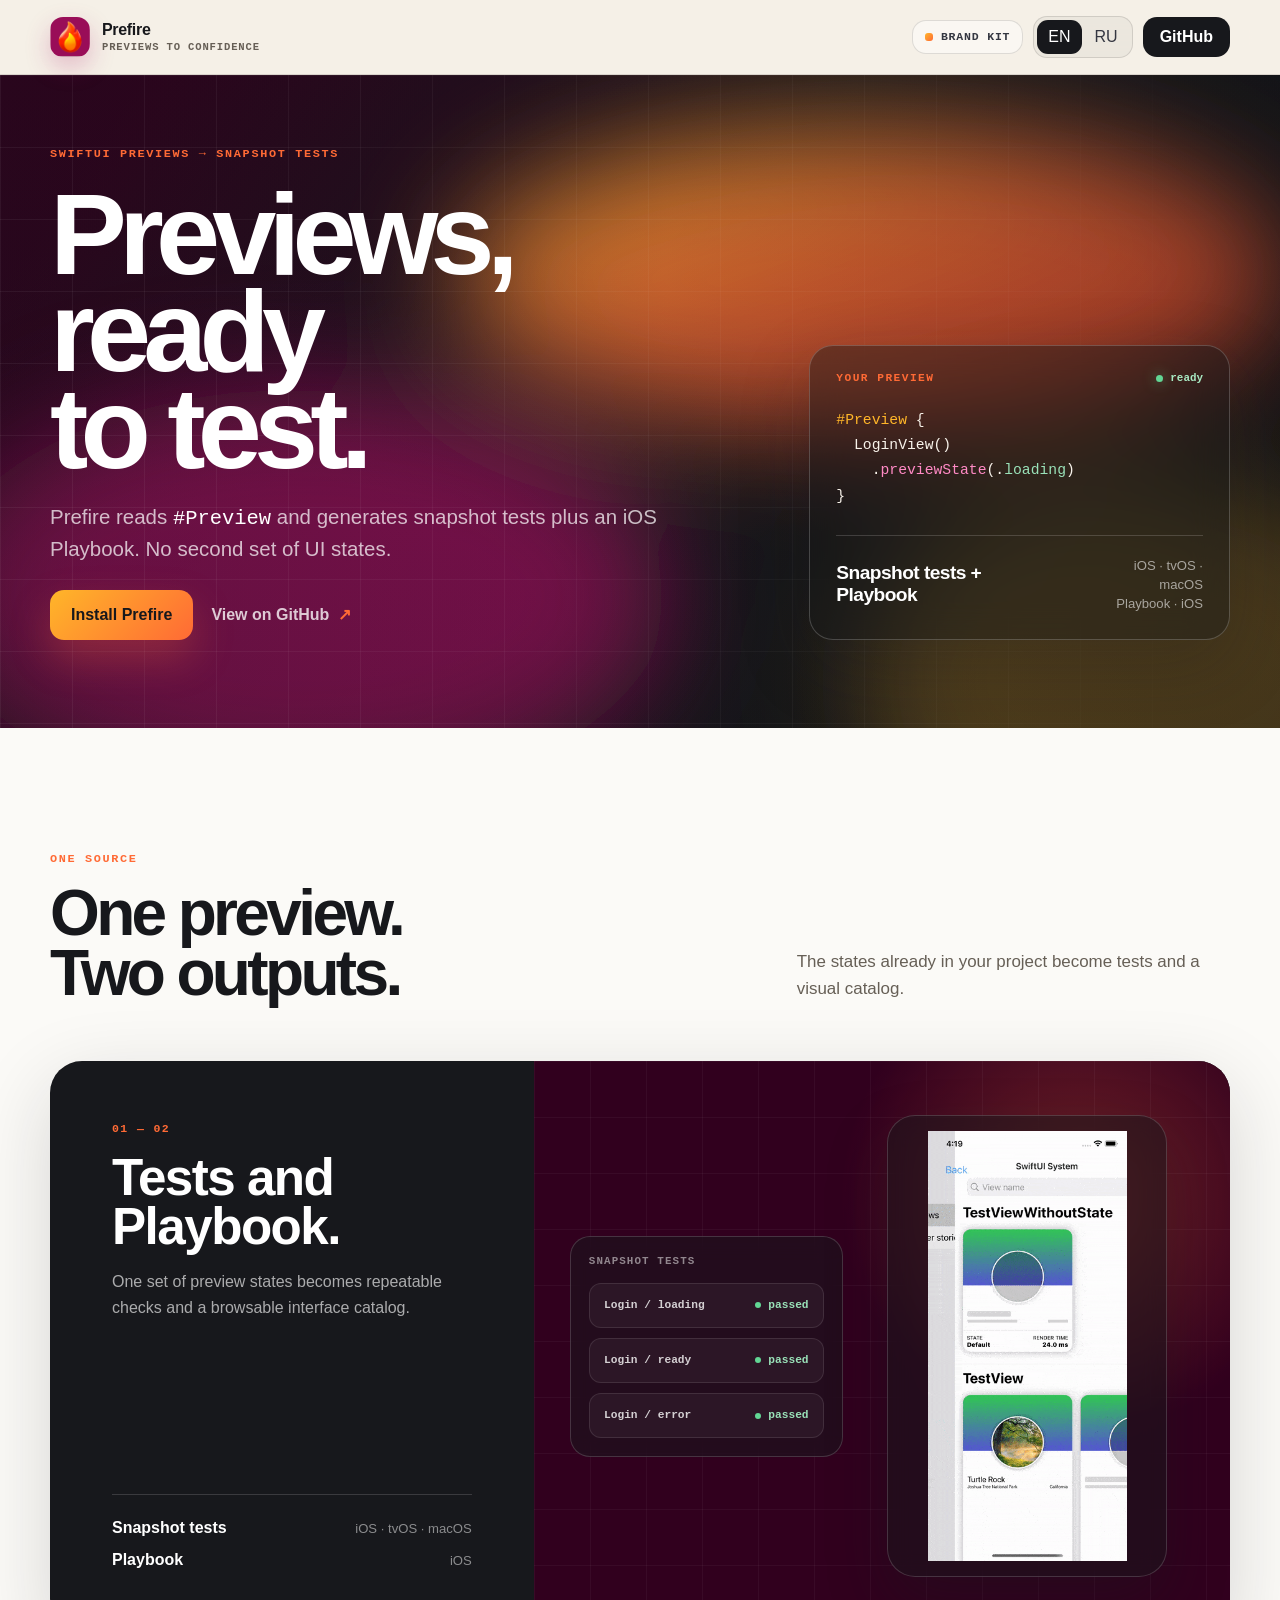
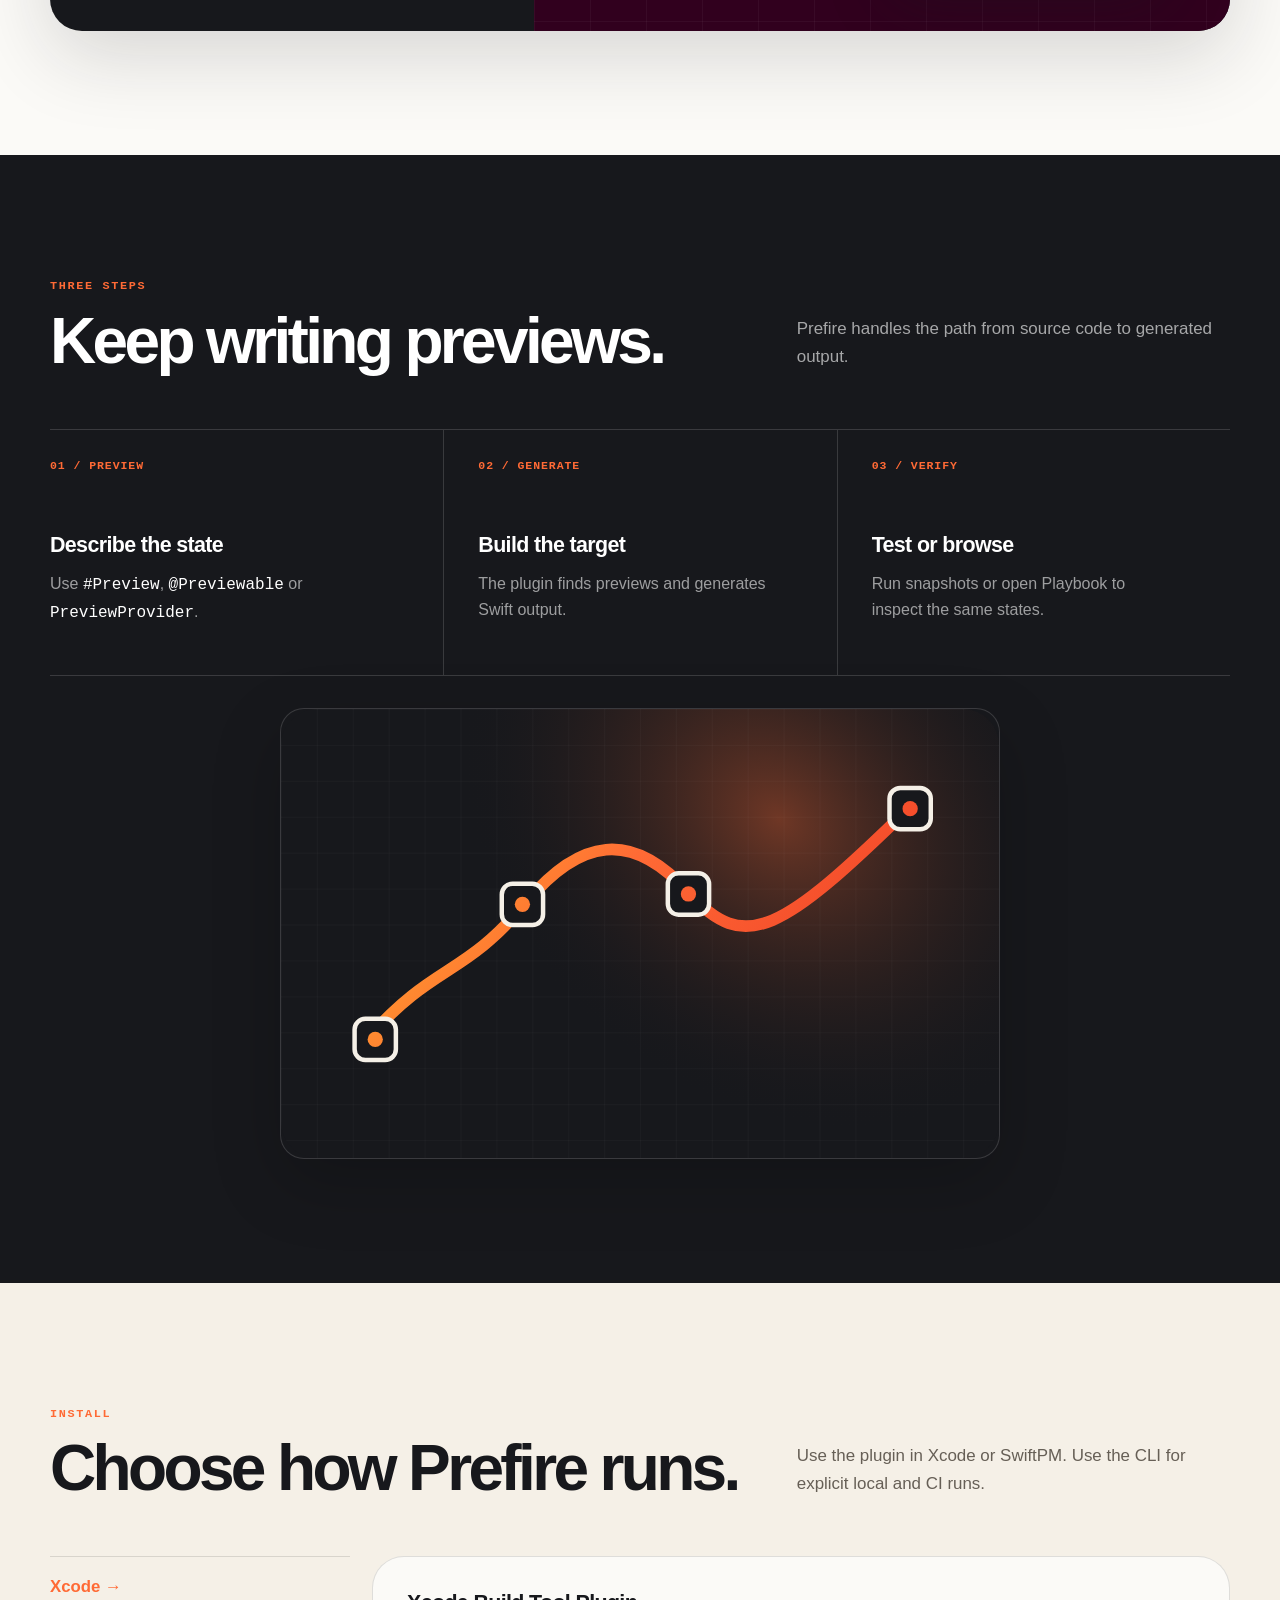
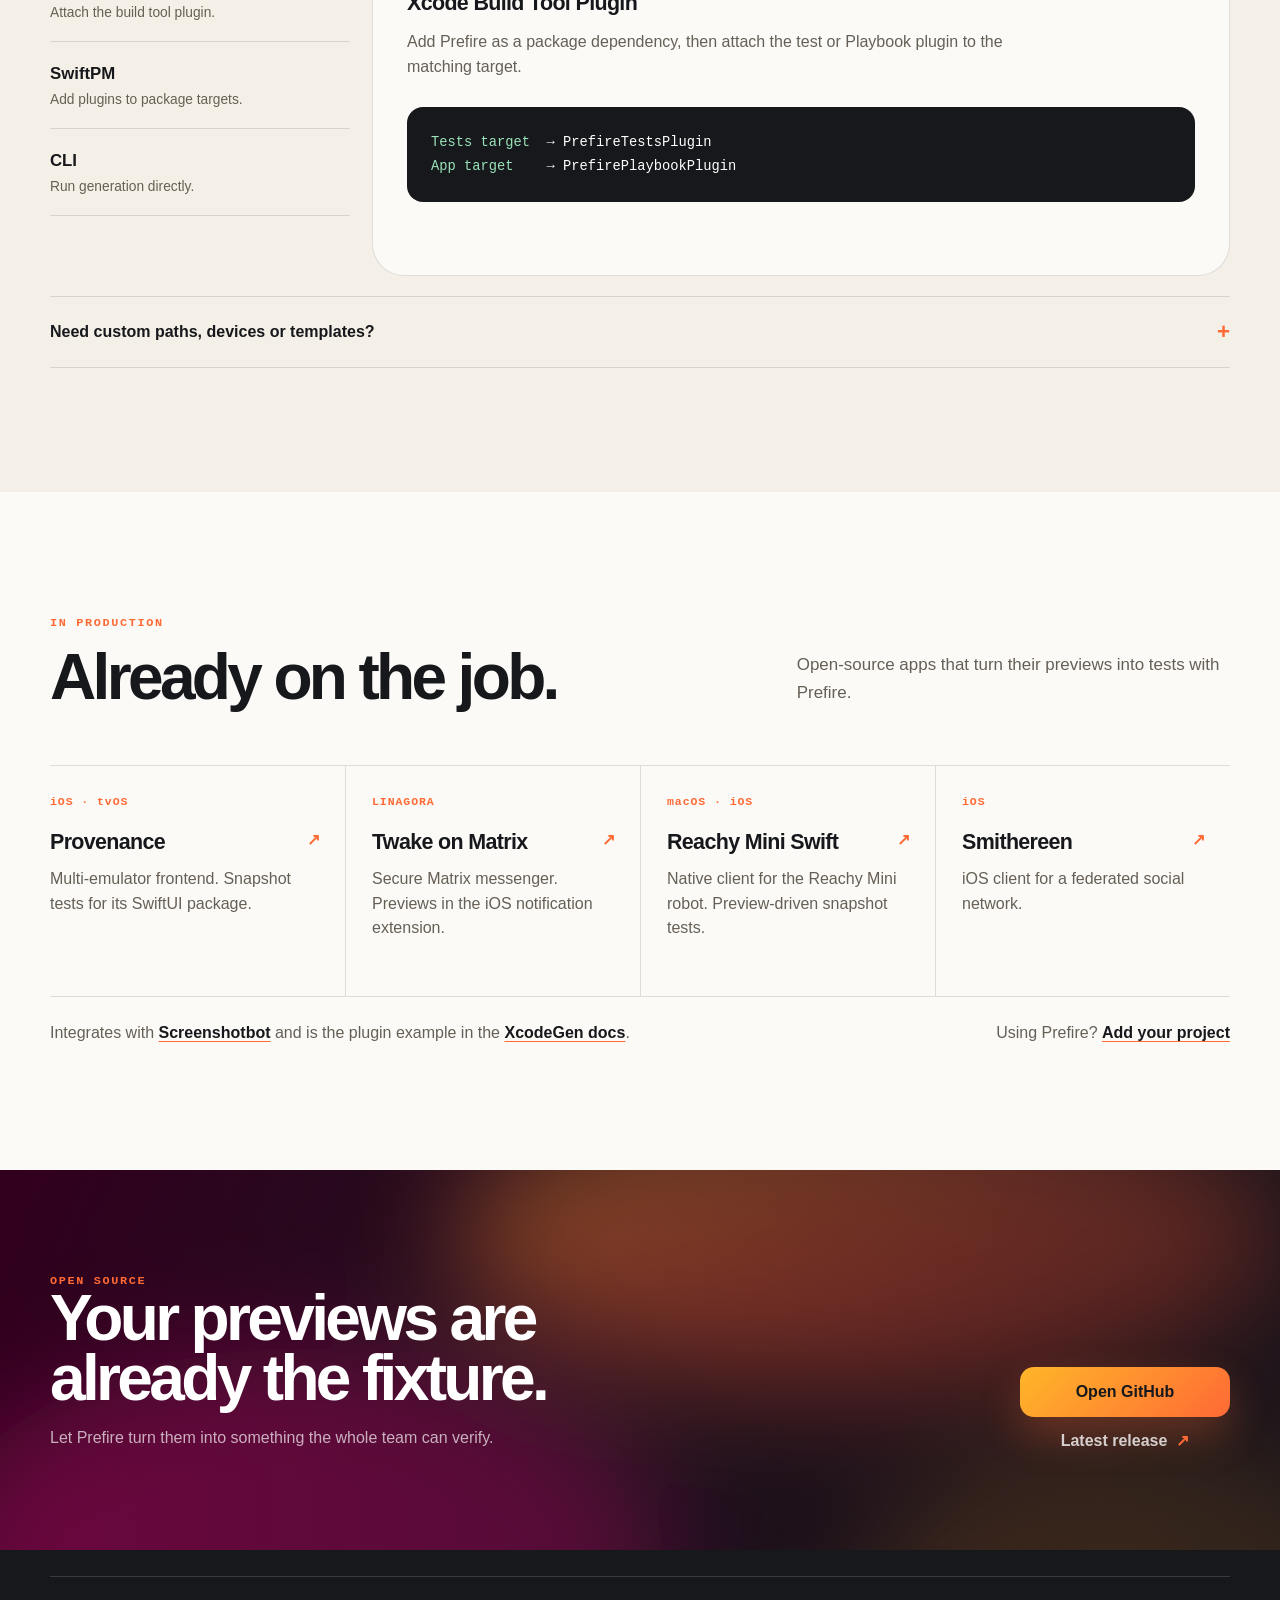
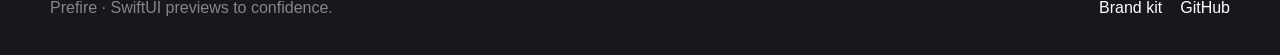
==== index.html @ 1c4a9bce "Add users section and remove oversized hero height" ====
<!doctype html>
<html lang="en">
<head>
  <meta charset="utf-8">
  <meta name="viewport" content="width=device-width, initial-scale=1">
  <title>Prefire | Snapshot tests from SwiftUI previews</title>
  <meta name="description" content="Generate snapshot tests and an iOS Playbook from the SwiftUI previews already in your project.">
  <meta name="theme-color" content="#17181c">
  <meta property="og:type" content="website">
  <meta property="og:title" content="Prefire | Snapshot tests from SwiftUI previews">
  <meta property="og:description" content="Generate snapshot tests and an iOS Playbook from the SwiftUI previews already in your project.">
  <meta property="og:url" content="https://prefire.ru/">
  <link rel="canonical" href="https://prefire.ru/">
  <link rel="icon" type="image/png" href="assets/prefire-icon.png">
  <link rel="apple-touch-icon" href="assets/prefire-icon.png">
  <style>
    :root {
      --paper:#f5f0e7;
      --paper-bright:#fbfaf7;
      --ink:#17181c;
      --ink-soft:#343741;
      --muted:#665f56;
      --ember:#ff6a35;
      --gold:#ffb629;
      --plum:#31001e;
      --magenta:#a0075d;
      --line:rgba(23,24,28,.13);
      --line-dark:rgba(255,255,255,.15);
      --container:1180px;
      --header-height:74px;
      --radius-xl:32px;
      --radius-lg:24px;
      --radius-md:16px;
      --shadow:0 24px 80px rgba(23,24,28,.16);
    }
    * { box-sizing:border-box; }
    html { scroll-behavior:smooth; }
    body {
      margin:0;
      min-width:320px;
      overflow-x:hidden;
      color:var(--ink);
      background:var(--paper);
      font-family:-apple-system,BlinkMacSystemFont,"SF Pro Display","Segoe UI",sans-serif;
    }
    img { display:block; max-width:100%; }
    a { color:inherit; text-decoration:none; }
    button,summary { font:inherit; }
    code,pre,.mono { font-family:"SFMono-Regular",Menlo,Consolas,monospace; }
    code { overflow-wrap:anywhere; }
    h1,h2,h3,p { margin:0; }
    :focus-visible { outline:3px solid var(--gold); outline-offset:4px; }
    .container { width:min(calc(100% - 32px),var(--container)); margin:0 auto; }
    [id] { scroll-margin-top:calc(var(--header-height) + 18px); }

    .site-header {
      position:sticky;
      top:0;
      z-index:30;
      border-bottom:1px solid var(--line);
      background:rgba(245,240,231,.9);
      backdrop-filter:blur(18px);
    }
    .header-inner {
      min-height:var(--header-height);
      display:flex;
      align-items:center;
      justify-content:space-between;
      gap:20px;
    }
    .brand { display:flex; align-items:center; gap:12px; font-weight:820; letter-spacing:-.02em; }
    .brand-mark {
      width:40px;
      height:40px;
      overflow:hidden;
      flex:0 0 auto;
      border-radius:13px;
      box-shadow:0 10px 26px rgba(160,7,93,.24);
    }
    .brand-mark img { width:auto; max-width:none; height:40px; }
    .brand-copy { display:grid; line-height:1.02; }
    .brand-copy small {
      margin-top:4px;
      color:var(--muted);
      font:650 .66rem/1 "SFMono-Regular",Menlo,monospace;
      letter-spacing:.08em;
      text-transform:uppercase;
    }
    .nav-wrap,.header-actions { display:flex; align-items:center; }
    .header-actions { gap:10px; }
    .brand-kit-link {
      display:inline-flex;
      align-items:center;
      gap:8px;
      padding:10px 12px;
      border:1px solid var(--line);
      border-radius:14px;
      color:var(--ink-soft);
      background:rgba(255,255,255,.42);
      font:720 .72rem/1 "SFMono-Regular",Menlo,monospace;
      letter-spacing:.07em;
      text-transform:uppercase;
    }
    .brand-kit-link::before {
      content:"";
      width:8px;
      height:8px;
      border-radius:3px;
      background:linear-gradient(135deg,var(--gold),var(--ember));
    }
    .brand-kit-link:hover,.brand-kit-link:focus-visible { color:var(--ink); border-color:rgba(23,24,28,.28); }
    .language-switch {
      display:flex;
      gap:2px;
      padding:3px;
      border:1px solid var(--line);
      border-radius:14px;
      background:rgba(23,24,28,.04);
    }
    .language-switch button {
      border:0;
      border-radius:11px;
      padding:8px 11px;
      color:var(--ink-soft);
      background:transparent;
      cursor:pointer;
    }
    .language-switch button.is-active { color:#fff; background:var(--ink); }
    .github-link {
      padding:11px 17px;
      border-radius:14px;
      color:#fff;
      background:var(--ink);
      font-weight:760;
    }
    .mobile-menu { display:none; position:relative; }
    .mobile-menu summary {
      width:42px;
      height:42px;
      display:grid;
      place-items:center;
      border:1px solid var(--line);
      border-radius:14px;
      background:var(--paper-bright);
      cursor:pointer;
      list-style:none;
    }
    .mobile-menu summary::-webkit-details-marker { display:none; }
    .mobile-menu nav {
      position:absolute;
      top:calc(100% + 10px);
      right:0;
      min-width:220px;
      display:grid;
      gap:4px;
      padding:10px;
      border:1px solid var(--line);
      border-radius:var(--radius-md);
      background:var(--paper-bright);
      box-shadow:var(--shadow);
    }
    .mobile-menu nav a { padding:11px 12px; border-radius:11px; }
    .mobile-menu nav a:hover,.mobile-menu nav a:focus-visible { background:rgba(255,106,53,.1); }

    .hero {
      position:relative;
      display:grid;
      align-items:start;
      overflow:hidden;
      color:#fff;
      background:var(--ink);
      isolation:isolate;
    }
    .hero-bg {
      position:absolute;
      inset:0;
      z-index:-3;
      width:100%;
      height:100%;
      object-fit:cover;
      opacity:.92;
    }
    .hero::before {
      content:"";
      position:absolute;
      inset:0;
      z-index:-2;
      background:
        linear-gradient(90deg,rgba(23,24,28,.18),rgba(23,24,28,.04) 52%,rgba(23,24,28,.24)),
        linear-gradient(180deg,rgba(23,24,28,.04),rgba(23,24,28,.24));
      pointer-events:none;
    }
    .hero::after {
      content:"";
      position:absolute;
      inset:0;
      z-index:-1;
      background-image:
        linear-gradient(rgba(255,255,255,.055) 1px,transparent 1px),
        linear-gradient(90deg,rgba(255,255,255,.055) 1px,transparent 1px);
      background-size:72px 72px;
      mask-image:linear-gradient(90deg,#000,rgba(0,0,0,.55) 72%,transparent);
      pointer-events:none;
    }
    .hero-inner {
      display:grid;
      grid-template-columns:minmax(0,1.18fr) minmax(330px,.72fr);
      gap:70px;
      align-items:center;
      padding:72px 0 88px;
    }
    .hero-copy { display:grid; gap:25px; }
    .eyebrow {
      color:var(--ember);
      font:760 .74rem/1.2 "SFMono-Regular",Menlo,monospace;
      letter-spacing:.14em;
      text-transform:uppercase;
    }
    h1 {
      max-width:8.4ch;
      font-size:clamp(5.1rem,9vw,8.3rem);
      line-height:.84;
      letter-spacing:-.068em;
      text-wrap:balance;
    }
    h2 {
      font-size:clamp(2.65rem,5vw,4.8rem);
      line-height:.94;
      letter-spacing:-.057em;
      text-wrap:balance;
    }
    h3 { font-size:1.34rem; letter-spacing:-.03em; }
    .hero-copy>p {
      max-width:650px;
      color:rgba(255,255,255,.72);
      font-size:clamp(1.08rem,1.6vw,1.28rem);
      line-height:1.5;
    }
    .hero-copy code { color:#fff; }
    .hero-actions { display:flex; align-items:center; flex-wrap:wrap; gap:18px; }
    .button {
      min-height:50px;
      display:inline-flex;
      align-items:center;
      justify-content:center;
      padding:0 21px;
      border-radius:14px;
      font-weight:790;
    }
    .button-primary {
      color:var(--ink);
      background:linear-gradient(135deg,var(--gold),var(--ember));
      box-shadow:0 18px 40px rgba(255,106,53,.28);
    }
    .button-link {
      display:inline-flex;
      align-items:center;
      gap:9px;
      color:rgba(255,255,255,.78);
      font-weight:720;
    }
    .button-link::after { content:"↗"; color:var(--ember); }
    .button-link:hover,.button-link:focus-visible { color:#fff; }
    .proof-card {
      align-self:end;
      padding:26px;
      border:1px solid rgba(255,255,255,.2);
      border-radius:var(--radius-lg);
      background:rgba(23,24,28,.42);
      box-shadow:0 24px 70px rgba(23,24,28,.24);
      backdrop-filter:blur(18px);
    }
    .proof-top { display:flex; justify-content:space-between; align-items:center; gap:18px; }
    .proof-label {
      color:var(--ember);
      font:760 .7rem/1.2 "SFMono-Regular",Menlo,monospace;
      letter-spacing:.13em;
      text-transform:uppercase;
    }
    .status {
      display:inline-flex;
      align-items:center;
      gap:7px;
      color:#a9ebc4;
      font:720 .68rem/1 "SFMono-Regular",Menlo,monospace;
    }
    .status::before {
      content:"";
      width:7px;
      height:7px;
      border-radius:50%;
      background:#62d694;
      box-shadow:0 0 13px rgba(98,214,148,.6);
    }
    .proof-card pre {
      margin:22px 0 26px;
      overflow:auto;
      color:#f8f3eb;
      font-size:.92rem;
      line-height:1.72;
    }
    .token-hot { color:var(--gold); }
    .token-method { color:#ff8ac5; }
    .token-value { color:#9ae2b9; }
    .proof-result {
      display:flex;
      align-items:center;
      justify-content:space-between;
      gap:20px;
      padding-top:20px;
      border-top:1px solid rgba(255,255,255,.16);
    }
    .proof-result strong { font-size:1.2rem; letter-spacing:-.03em; }
    .proof-platforms { color:rgba(255,255,255,.58); font-size:.82rem; text-align:right; line-height:1.45; }

    .section { padding:clamp(88px,10vw,124px) 0; }
    .section-soft { background:var(--paper-bright); }
    .section-dark { color:#fff; background:var(--ink); }
    .section-head {
      display:grid;
      grid-template-columns:minmax(0,1fr) minmax(280px,.62fr);
      gap:48px;
      align-items:end;
      margin-bottom:58px;
    }
    .section-title { display:grid; gap:17px; }
    .section-head>p { color:var(--muted); font-size:1.06rem; line-height:1.65; }
    .section-dark .section-head>p { color:rgba(255,255,255,.62); }

    .result-stage {
      min-height:570px;
      display:grid;
      grid-template-columns:minmax(0,.82fr) minmax(420px,1.18fr);
      overflow:hidden;
      border-radius:var(--radius-xl);
      color:#fff;
      background:var(--ink);
      box-shadow:var(--shadow);
    }
    .result-copy {
      padding:clamp(34px,5vw,62px);
      display:flex;
      flex-direction:column;
      justify-content:space-between;
      gap:46px;
    }
    .result-copy-top { display:grid; gap:18px; }
    .result-index {
      color:var(--ember);
      font:760 .72rem/1 "SFMono-Regular",Menlo,monospace;
      letter-spacing:.12em;
    }
    .result-copy h3 { max-width:10ch; font-size:clamp(2.4rem,4vw,4rem); line-height:.96; }
    .result-copy p { max-width:480px; color:rgba(255,255,255,.64); line-height:1.6; }
    .result-specs {
      display:grid;
      gap:14px;
      padding-top:24px;
      border-top:1px solid var(--line-dark);
    }
    .result-spec {
      display:flex;
      align-items:baseline;
      justify-content:space-between;
      gap:20px;
    }
    .result-spec strong { font-size:1rem; }
    .result-spec span { color:rgba(255,255,255,.5); font-size:.82rem; text-align:right; }
    .result-visual {
      position:relative;
      min-height:570px;
      display:grid;
      grid-template-columns:minmax(210px,.9fr) minmax(250px,1.1fr);
      gap:18px;
      align-items:center;
      padding:36px;
      background:
        linear-gradient(rgba(255,255,255,.04) 1px,transparent 1px),
        linear-gradient(90deg,rgba(255,255,255,.04) 1px,transparent 1px),
        radial-gradient(circle at 78% 24%,rgba(255,106,53,.32),transparent 34%),
        var(--plum);
      background-size:56px 56px,56px 56px,auto,auto;
    }
    .snapshot-proof {
      display:grid;
      gap:10px;
      padding:18px;
      border:1px solid rgba(255,255,255,.16);
      border-radius:20px;
      background:rgba(23,24,28,.5);
      backdrop-filter:blur(12px);
    }
    .snapshot-proof>span {
      margin-bottom:5px;
      color:rgba(255,255,255,.5);
      font:700 .68rem/1.2 "SFMono-Regular",Menlo,monospace;
      letter-spacing:.1em;
      text-transform:uppercase;
    }
    .snapshot-row {
      display:flex;
      align-items:center;
      justify-content:space-between;
      gap:14px;
      padding:14px;
      border:1px solid rgba(255,255,255,.1);
      border-radius:12px;
      color:rgba(255,255,255,.8);
      background:rgba(255,255,255,.045);
      font:650 .7rem/1.35 "SFMono-Regular",Menlo,monospace;
    }
    .snapshot-status { display:inline-flex; align-items:center; gap:7px; color:#9ae2b9; }
    .snapshot-status::before { content:""; width:6px; height:6px; border-radius:50%; background:#62d694; }
    .playbook-proof {
      justify-self:center;
      width:min(100%,280px);
      padding:15px;
      border:1px solid rgba(255,255,255,.16);
      border-radius:28px;
      background:rgba(23,24,28,.52);
      box-shadow:0 26px 60px rgba(23,24,28,.32);
      backdrop-filter:blur(12px);
    }
    .playbook-proof img { width:100%; max-height:430px; object-fit:contain; border-radius:16px; }

    .workflow-stage { position:relative; }
    .steps {
      position:relative;
      z-index:2;
      display:grid;
      grid-template-columns:repeat(3,minmax(0,1fr));
      border-top:1px solid var(--line-dark);
      border-bottom:1px solid var(--line-dark);
    }
    .step { min-height:245px; padding:30px 34px 34px 0; }
    .step+.step { padding-left:34px; border-left:1px solid var(--line-dark); }
    .step-number {
      display:block;
      margin-bottom:62px;
      color:var(--ember);
      font:760 .72rem/1 "SFMono-Regular",Menlo,monospace;
      letter-spacing:.08em;
    }
    .step p { max-width:300px; margin-top:13px; color:rgba(255,255,255,.58); line-height:1.58; }
    .step code { color:#fff; }
    .confidence-path {
      width:min(100%,720px);
      margin:32px auto 0;
      border:1px solid var(--line-dark);
      border-radius:var(--radius-lg);
      background:var(--ink);
      box-shadow:0 24px 70px rgba(0,0,0,.2);
      overflow:hidden;
    }

    .install-shell {
      display:grid;
      grid-template-columns:300px minmax(0,1fr);
      gap:22px;
    }
    .install-shell>div { min-width:0; }
    .install-tabs { display:grid; align-content:start; gap:2px; border-top:1px solid var(--line); }
    .install-tab {
      width:100%;
      padding:20px 0;
      border:0;
      border-bottom:1px solid var(--line);
      color:var(--ink);
      background:transparent;
      text-align:left;
      cursor:pointer;
    }
    .install-tab strong { display:block; margin-bottom:6px; font-size:1.05rem; }
    .install-tab span { color:var(--muted); font-size:.86rem; }
    .install-tab[aria-selected="true"] strong { color:var(--ember); }
    .install-tab[aria-selected="true"] strong::after { content:" →"; }
    .tab-panel {
      min-height:320px;
      padding:34px;
      border:1px solid var(--line);
      border-radius:var(--radius-xl);
      background:var(--paper-bright);
    }
    .tab-panel[hidden] { display:none; }
    .tab-panel p { max-width:620px; margin:13px 0 28px; color:var(--muted); line-height:1.58; }
    .code-block {
      max-width:100%;
      padding:24px;
      overflow:auto;
      border-radius:var(--radius-md);
      color:#fff;
      background:var(--ink);
    }
    .code-block pre { margin:0; min-width:max-content; font-size:.86rem; line-height:1.7; }
    .users-grid {
      display:grid;
      grid-template-columns:repeat(4,minmax(0,1fr));
      border-top:1px solid var(--line);
    }
    .user-card {
      display:grid;
      align-content:start;
      gap:12px;
      min-height:230px;
      padding:30px 26px 30px 0;
      transition:color .2s ease;
    }
    .user-card+.user-card { padding-left:26px; border-left:1px solid var(--line); }
    .user-card .step-number { margin-bottom:10px; color:var(--ember); }
    .user-card h3 { display:flex; justify-content:space-between; gap:12px; }
    .user-card h3::after { content:"↗"; color:var(--ember); font-size:1rem; }
    .user-card p { color:var(--muted); line-height:1.55; }
    .user-card:hover h3,.user-card:focus-visible h3 { color:var(--ember); }
    .users-note {
      display:flex;
      flex-wrap:wrap;
      justify-content:space-between;
      gap:14px 32px;
      padding-top:24px;
      border-top:1px solid var(--line);
      color:var(--muted);
      line-height:1.55;
    }
    .users-note a { color:var(--ink); font-weight:720; text-decoration:underline; text-decoration-color:var(--ember); text-underline-offset:3px; }
    .config-disclosure {
      margin-top:20px;
      overflow:hidden;
      border-top:1px solid var(--line);
      border-bottom:1px solid var(--line);
    }
    .config-disclosure summary {
      display:flex;
      align-items:center;
      justify-content:space-between;
      gap:20px;
      padding:22px 0;
      cursor:pointer;
      list-style:none;
      font-weight:780;
    }
    .config-disclosure summary::-webkit-details-marker { display:none; }
    .config-disclosure summary::after { content:"+"; color:var(--ember); font-size:1.4rem; }
    .config-disclosure[open] summary::after { content:"−"; }
    .config-content {
      display:grid;
      grid-template-columns:minmax(0,.72fr) minmax(300px,1fr);
      gap:30px;
      padding:0 0 26px;
    }
    .config-content>* { min-width:0; }
    .config-content p { color:var(--muted); line-height:1.58; }

    .closing {
      position:relative;
      overflow:hidden;
      padding:100px 0;
      color:#fff;
      background:var(--plum);
      isolation:isolate;
    }
    .closing::before {
      content:"";
      position:absolute;
      inset:0;
      z-index:-2;
      background:url("brand/assets/prefire-ember-field.svg") center/cover no-repeat;
      opacity:.68;
    }
    .closing::after {
      content:"";
      position:absolute;
      inset:0;
      z-index:-1;
      background:linear-gradient(90deg,rgba(49,0,30,.18),rgba(23,24,28,.58));
    }
    .closing-grid {
      display:grid;
      grid-template-columns:minmax(0,1fr) auto;
      gap:44px;
      align-items:end;
    }
    .closing h2 { max-width:760px; }
    .closing p { max-width:620px; margin-top:17px; color:rgba(255,255,255,.68); line-height:1.55; }
    .closing-actions { display:grid; gap:14px; min-width:210px; }
    .closing-actions .button-link { justify-content:center; }
    .footer { padding:26px 0 40px; color:rgba(255,255,255,.48); background:var(--ink); }
    .footer-inner {
      display:flex;
      justify-content:space-between;
      align-items:center;
      gap:18px;
      padding-top:22px;
      border-top:1px solid var(--line-dark);
    }
    .footer-links { display:flex; flex-wrap:wrap; gap:18px; color:#fff; }

    @media (max-width:1040px) {
      .hero-inner { grid-template-columns:1fr; gap:56px; }
      .proof-card { max-width:680px; }
      .result-stage { grid-template-columns:1fr; }
      .result-copy { min-height:380px; }
    }
    @media (max-width:820px) {
      .brand-kit-link,.github-link { display:none; }
      .mobile-menu { display:block; }
      .section-head,.closing-grid { grid-template-columns:1fr; }
      .steps { grid-template-columns:1fr; }
      .step { min-height:0; padding:28px 0; }
      .step+.step { padding-left:0; border-left:0; border-top:1px solid var(--line-dark); }
      .step .step-number { margin-bottom:28px; }
      .install-shell,.config-content { grid-template-columns:1fr; }
      .users-grid { grid-template-columns:repeat(2,minmax(0,1fr)); }
      .user-card:nth-child(odd) { padding-left:0; border-left:0; }
      .user-card:nth-child(n+3) { border-top:1px solid var(--line); }
      .install-tabs { grid-template-columns:repeat(3,1fr); border-top:0; gap:8px; }
      .install-tab { padding:15px; border:1px solid var(--line); border-radius:14px; }
      .install-tab span { display:none; }
      .install-tab[aria-selected="true"] { color:#fff; border-color:var(--ink); background:var(--ink); }
      .closing-actions { min-width:0; }
    }
    @media (max-width:620px) {
      :root { --header-height:68px; }
      .container { width:min(calc(100% - 24px),var(--container)); }
      .header-inner { min-height:var(--header-height); }
      .brand-copy { display:none; }
      .header-actions { gap:8px; }
      .language-switch button { padding-inline:10px; }
      .mobile-menu nav { position:fixed; top:72px; left:12px; right:12px; }
      .hero { min-height:auto; }
      .hero-inner { padding:74px 0 44px; gap:44px; }
      h1 { max-width:none; font-size:clamp(4.1rem,20vw,5.5rem); }
      .hero-copy>p { font-size:1.04rem; }
      .hero-actions { align-items:flex-start; flex-direction:column; }
      .button-primary { width:100%; }
      .proof-card { padding:20px; }
      .proof-result { align-items:flex-start; flex-direction:column; }
      .proof-platforms { text-align:left; }
      .section { padding:78px 0; }
      .section-head { margin-bottom:36px; }
      .result-copy { min-height:360px; padding:30px 24px; }
      .result-visual { min-height:650px; grid-template-columns:1fr; padding:24px; }
      .snapshot-proof { align-self:end; }
      .playbook-proof { width:min(100%,250px); }
      .install-tabs { grid-template-columns:1fr; }
      .install-tab span { display:block; }
      .tab-panel { min-height:0; padding:22px; }
      .config-content { padding-inline:0; }
      .users-grid { grid-template-columns:1fr; }
      .user-card,.user-card+.user-card { min-height:0; padding:24px 0; border-left:0; }
      .user-card+.user-card { border-top:1px solid var(--line); }
      .closing { padding:78px 0; }
      .footer-inner { align-items:flex-start; flex-direction:column; }
    }
    @media (prefers-reduced-motion:reduce) {
      html { scroll-behavior:auto; }
      *,*::before,*::after { animation:none!important; transition:none!important; }
    }
  </style>
</head>
<body>
  <header class="site-header">
    <div class="container header-inner">
      <a class="brand" href="#top" aria-label="Prefire home">
        <span class="brand-mark" aria-hidden="true"><img src="assets/prefire-logo.png" alt=""></span>
        <span class="brand-copy">Prefire<small data-i18n="brand_subtitle">Previews to confidence</small></span>
      </a>
      <div class="nav-wrap">
        <div class="header-actions">
          <a class="brand-kit-link" href="/brand/" data-i18n="nav_brand">Brand kit</a>
          <div class="language-switch" role="group" aria-label="Language selector">
            <button type="button" data-language-button="en">EN</button>
            <button type="button" data-language-button="ru">RU</button>
          </div>
          <details class="mobile-menu">
            <summary aria-label="Open navigation">☰</summary>
            <nav aria-label="Mobile navigation">
              <a href="#result" data-i18n="nav_result">Result</a>
              <a href="#workflow" data-i18n="nav_workflow">How it works</a>
              <a href="#install" data-i18n="nav_install">Install</a>
              <a href="#users" data-i18n="nav_users">Users</a>
              <a href="/brand/" data-i18n="nav_brand">Brand kit</a>
              <a href="https://github.com/BarredEwe/Prefire" target="_blank" rel="noreferrer">GitHub</a>
            </nav>
          </details>
          <a class="github-link" href="https://github.com/BarredEwe/Prefire" target="_blank" rel="noreferrer">GitHub</a>
        </div>
      </div>
    </div>
  </header>

  <main id="top">
    <section class="hero">
      <img class="hero-bg" src="brand/assets/prefire-ember-field.svg" alt="">
      <div class="container hero-inner">
        <div class="hero-copy">
          <span class="eyebrow" data-i18n="hero_eyebrow">SwiftUI previews → snapshot tests</span>
          <h1 data-i18n="hero_title">Previews, ready to test.</h1>
          <p data-i18n-html="hero_body">Prefire reads <code>#Preview</code> and generates snapshot tests plus an iOS Playbook. No second set of UI states.</p>
          <div class="hero-actions">
            <a class="button button-primary" href="#install" data-i18n="hero_primary">Install Prefire</a>
            <a class="button-link" href="https://github.com/BarredEwe/Prefire" target="_blank" rel="noreferrer" data-i18n="hero_secondary">View on GitHub</a>
          </div>
        </div>
        <aside class="proof-card" aria-label="Prefire output proof">
          <div class="proof-top">
            <span class="proof-label" data-i18n="flow_source">Your preview</span>
            <span class="status" data-i18n="flow_ready">ready</span>
          </div>
          <pre><span class="token-hot">#Preview</span> {
  LoginView()
    .<span class="token-method">previewState</span>(.<span class="token-value">loading</span>)
}</pre>
          <div class="proof-result">
            <strong>Snapshot tests + Playbook</strong>
            <span class="proof-platforms">iOS · tvOS · macOS<br>Playbook · iOS</span>
          </div>
        </aside>
      </div>
    </section>

    <section class="section section-soft" id="result">
      <div class="container">
        <div class="section-head">
          <div class="section-title">
            <span class="eyebrow" data-i18n="result_label">One source</span>
            <h2 data-i18n="result_title">One preview. Two outputs.</h2>
          </div>
          <p data-i18n="result_body">The states already in your project become tests and a visual catalog.</p>
        </div>
        <div class="result-stage">
          <div class="result-copy">
            <div class="result-copy-top">
              <span class="result-index">01 — 02</span>
              <h3>Tests and Playbook.</h3>
              <p data-i18n="result_stage_body">One set of preview states becomes repeatable checks and a browsable interface catalog.</p>
            </div>
            <div class="result-specs">
              <div class="result-spec"><strong>Snapshot tests</strong><span>iOS · tvOS · macOS</span></div>
              <div class="result-spec"><strong>Playbook</strong><span>iOS</span></div>
            </div>
          </div>
          <div class="result-visual">
            <div class="snapshot-proof" aria-label="Generated snapshot status">
              <span>Snapshot tests</span>
              <div class="snapshot-row"><span>Login / loading</span><strong class="snapshot-status">passed</strong></div>
              <div class="snapshot-row"><span>Login / ready</span><strong class="snapshot-status">passed</strong></div>
              <div class="snapshot-row"><span>Login / error</span><strong class="snapshot-status">passed</strong></div>
            </div>
            <div class="playbook-proof"><img src="assets/prefire-playbook.gif" alt="Prefire Playbook"></div>
          </div>
        </div>
      </div>
    </section>

    <section class="section section-dark" id="workflow">
      <div class="container workflow-stage">
        <div class="section-head">
          <div class="section-title">
            <span class="eyebrow" data-i18n="workflow_label">Three steps</span>
            <h2 data-i18n="workflow_title">Keep writing previews.</h2>
          </div>
          <p data-i18n="workflow_body">Prefire handles the path from source code to generated output.</p>
        </div>
        <div class="steps">
          <article class="step"><span class="step-number">01 / PREVIEW</span><h3 data-i18n="step_1_title">Describe the state</h3><p data-i18n-html="step_1_body">Use <code>#Preview</code>, <code>@Previewable</code> or <code>PreviewProvider</code>.</p></article>
          <article class="step"><span class="step-number">02 / GENERATE</span><h3 data-i18n="step_2_title">Build the target</h3><p data-i18n="step_2_body">The plugin finds previews and generates Swift output.</p></article>
          <article class="step"><span class="step-number">03 / VERIFY</span><h3 data-i18n="step_3_title">Test or browse</h3><p data-i18n="step_3_body">Run snapshots or open Playbook to inspect the same states.</p></article>
        </div>
        <img class="confidence-path" src="brand/assets/prefire-grid.svg" alt="Preview to confidence path">
      </div>
    </section>

    <section class="section" id="install">
      <div class="container">
        <div class="section-head">
          <div class="section-title">
            <span class="eyebrow" data-i18n="install_label">Install</span>
            <h2 data-i18n="install_title">Choose how Prefire runs.</h2>
          </div>
          <p data-i18n="install_body">Use the plugin in Xcode or SwiftPM. Use the CLI for explicit local and CI runs.</p>
        </div>
        <div class="install-shell">
          <div class="install-tabs" role="tablist" aria-label="Installation methods">
            <button class="install-tab" id="tab-xcode" role="tab" aria-selected="true" aria-controls="panel-xcode"><strong>Xcode</strong><span data-i18n="tab_xcode">Attach the build tool plugin.</span></button>
            <button class="install-tab" id="tab-swiftpm" role="tab" aria-selected="false" aria-controls="panel-swiftpm" tabindex="-1"><strong>SwiftPM</strong><span data-i18n="tab_swiftpm">Add plugins to package targets.</span></button>
            <button class="install-tab" id="tab-cli" role="tab" aria-selected="false" aria-controls="panel-cli" tabindex="-1"><strong>CLI</strong><span data-i18n="tab_cli">Run generation directly.</span></button>
          </div>
          <div>
            <section class="tab-panel" id="panel-xcode" role="tabpanel" aria-labelledby="tab-xcode">
              <h3 data-i18n="panel_xcode_title">Xcode Build Tool Plugin</h3>
              <p data-i18n="panel_xcode_body">Add Prefire as a package dependency, then attach the test or Playbook plugin to the matching target.</p>
              <div class="code-block"><pre><span class="token-value">Tests target</span>  → PrefireTestsPlugin
<span class="token-value">App target</span>    → PrefirePlaybookPlugin</pre></div>
            </section>
            <section class="tab-panel" id="panel-swiftpm" role="tabpanel" aria-labelledby="tab-swiftpm" hidden>
              <h3 data-i18n="panel_swiftpm_title">Swift Package plugins</h3>
              <p data-i18n="panel_swiftpm_body">Add Prefire once, then attach plugins to the targets that should receive generated output.</p>
              <div class="code-block"><pre>.package(
  url: "https://github.com/BarredEwe/Prefire.git",
  from: "5.8.1"
)

.plugin(name: "PrefireTestsPlugin", package: "Prefire")</pre></div>
            </section>
            <section class="tab-panel" id="panel-cli" role="tabpanel" aria-labelledby="tab-cli" hidden>
              <h3 data-i18n="panel_cli_title">CLI</h3>
              <p data-i18n="panel_cli_body">Install with Homebrew, then generate tests or Playbook models explicitly.</p>
              <div class="code-block"><pre>brew install BarredEwe/formulae/prefire

prefire tests
prefire playbook</pre></div>
            </section>
          </div>
        </div>
        <details class="config-disclosure">
          <summary data-i18n="config_summary">Need custom paths, devices or templates?</summary>
          <div class="config-content">
            <p data-i18n-html="config_body">Add <code>.prefire.yml</code> when the defaults no longer match your project. Project-specific control stays in the config.</p>
            <div class="code-block"><pre>test_configuration:
  target: PrefireExample
  simulator_device: "iPhone15,2"
  required_os: 16

playbook_configuration:
  preview_default_enabled: true</pre></div>
          </div>
        </details>
      </div>
    </section>

    <section class="section section-soft" id="users">
      <div class="container">
        <div class="section-head">
          <div class="section-title">
            <span class="eyebrow" data-i18n="users_label">In production</span>
            <h2 data-i18n="users_title">Already on the job.</h2>
          </div>
          <p data-i18n="users_body">Open-source apps that turn their previews into tests with Prefire.</p>
        </div>
        <div class="users-grid">
          <a class="user-card" href="https://github.com/Provenance-Emu/Provenance" target="_blank" rel="noreferrer"><span class="step-number">iOS · tvOS</span><h3>Provenance</h3><p data-i18n="user_provenance">Multi-emulator frontend. Snapshot tests for its SwiftUI package.</p></a>
          <a class="user-card" href="https://github.com/linagora/twake-on-matrix" target="_blank" rel="noreferrer"><span class="step-number">LINAGORA</span><h3>Twake on Matrix</h3><p data-i18n="user_twake">Secure Matrix messenger. Previews in the iOS notification extension.</p></a>
          <a class="user-card" href="https://github.com/alexey1312/reachy-mini-swift" target="_blank" rel="noreferrer"><span class="step-number">macOS · iOS</span><h3>Reachy Mini Swift</h3><p data-i18n="user_reachy">Native client for the Reachy Mini robot. Preview-driven snapshot tests.</p></a>
          <a class="user-card" href="https://github.com/broadwaylamb/Smithereen-iOS" target="_blank" rel="noreferrer"><span class="step-number">iOS</span><h3>Smithereen</h3><p data-i18n="user_smithereen">iOS client for a federated social network.</p></a>
        </div>
        <div class="users-note">
          <span data-i18n-html="users_note">Integrates with <a href="https://screenshotbot.io/blog/swiftui-previews-and-prefire-free-snapshot-tests" target="_blank" rel="noreferrer">Screenshotbot</a> and is the plugin example in the <a href="https://github.com/yonaskolb/XcodeGen/blob/master/Docs/Usage.md" target="_blank" rel="noreferrer">XcodeGen docs</a>.</span>
          <span data-i18n-html="users_cta">Using Prefire? <a href="https://github.com/BarredEwe/Prefire/edit/main/README.md" target="_blank" rel="noreferrer">Add your project</a></span>
        </div>
      </div>
    </section>

    <section class="closing">
      <div class="container closing-grid">
        <div>
          <span class="eyebrow" data-i18n="closing_label">Open source</span>
          <h2 data-i18n="closing_title">Your previews are already the fixture.</h2>
          <p data-i18n="closing_body">Let Prefire turn them into something the whole team can verify.</p>
        </div>
        <div class="closing-actions">
          <a class="button button-primary" href="https://github.com/BarredEwe/Prefire" target="_blank" rel="noreferrer" data-i18n="closing_primary">Open GitHub</a>
          <a class="button-link" href="https://github.com/BarredEwe/Prefire/releases/latest" target="_blank" rel="noreferrer" data-i18n="closing_secondary">Latest release</a>
        </div>
      </div>
    </section>
  </main>

  <footer class="footer">
    <div class="container footer-inner">
      <span data-i18n="footer_copy">Prefire · SwiftUI previews to confidence.</span>
      <div class="footer-links"><a href="/brand/" data-i18n="nav_brand">Brand kit</a><a href="https://github.com/BarredEwe/Prefire" target="_blank" rel="noreferrer">GitHub</a></div>
    </div>
  </footer>

  <script>
    const translations={
      en:{meta_title:"Prefire | Snapshot tests from SwiftUI previews",meta_description:"Generate snapshot tests and an iOS Playbook from the SwiftUI previews already in your project.",brand_subtitle:"Previews to confidence",nav_result:"Result",nav_workflow:"How it works",nav_install:"Install",nav_brand:"Brand kit",hero_eyebrow:"SwiftUI previews → snapshot tests",hero_title:"Previews, ready to test.",hero_body:"Prefire reads <code>#Preview</code> and generates snapshot tests plus an iOS Playbook. No second set of UI states.",hero_primary:"Install Prefire",hero_secondary:"View on GitHub",flow_source:"Your preview",flow_ready:"ready",result_label:"One source",result_title:"One preview. Two outputs.",result_body:"The states already in your project become tests and a visual catalog.",result_stage_body:"One set of preview states becomes repeatable checks and a browsable interface catalog.",workflow_label:"Three steps",workflow_title:"Keep writing previews.",workflow_body:"Prefire handles the path from source code to generated output.",step_1_title:"Describe the state",step_1_body:"Use <code>#Preview</code>, <code>@Previewable</code> or <code>PreviewProvider</code>.",step_2_title:"Build the target",step_2_body:"The plugin finds previews and generates Swift output.",step_3_title:"Test or browse",step_3_body:"Run snapshots or open Playbook to inspect the same states.",install_label:"Install",install_title:"Choose how Prefire runs.",install_body:"Use the plugin in Xcode or SwiftPM. Use the CLI for explicit local and CI runs.",tab_xcode:"Attach the build tool plugin.",tab_swiftpm:"Add plugins to package targets.",tab_cli:"Run generation directly.",panel_xcode_title:"Xcode Build Tool Plugin",panel_xcode_body:"Add Prefire as a package dependency, then attach the test or Playbook plugin to the matching target.",panel_swiftpm_title:"Swift Package plugins",panel_swiftpm_body:"Add Prefire once, then attach plugins to the targets that should receive generated output.",panel_cli_title:"CLI",panel_cli_body:"Install with Homebrew, then generate tests or Playbook models explicitly.",config_summary:"Need custom paths, devices or templates?",config_body:"Add <code>.prefire.yml</code> when the defaults no longer match your project. Project-specific control stays in the config.",closing_label:"Open source",closing_title:"Your previews are already the fixture.",closing_body:"Let Prefire turn them into something the whole team can verify.",closing_primary:"Open GitHub",closing_secondary:"Latest release",footer_copy:"Prefire · SwiftUI previews to confidence.",users_label:"In production",users_title:"Already on the job.",users_body:"Open-source apps that turn their previews into tests with Prefire.",user_provenance:"Multi-emulator frontend. Snapshot tests for its SwiftUI package.",user_twake:"Secure Matrix messenger. Previews in the iOS notification extension.",user_reachy:"Native client for the Reachy Mini robot. Preview-driven snapshot tests.",user_smithereen:"iOS client for a federated social network.",users_note:"Integrates with <a href=\"https://screenshotbot.io/blog/swiftui-previews-and-prefire-free-snapshot-tests\" target=\"_blank\" rel=\"noreferrer\">Screenshotbot</a> and is the plugin example in the <a href=\"https://github.com/yonaskolb/XcodeGen/blob/master/Docs/Usage.md\" target=\"_blank\" rel=\"noreferrer\">XcodeGen docs</a>.",users_cta:"Using Prefire? <a href=\"https://github.com/BarredEwe/Prefire/edit/main/README.md\" target=\"_blank\" rel=\"noreferrer\">Add your project</a>",nav_users:"Users"},
      ru:{meta_title:"Prefire | Snapshot-тесты из SwiftUI previews",meta_description:"Генерируйте snapshot-тесты и iOS Playbook из SwiftUI previews, которые уже есть в проекте.",brand_subtitle:"От previews к уверенности",nav_result:"Результат",nav_workflow:"Как работает",nav_install:"Установка",nav_brand:"Бренд-кит",hero_eyebrow:"SwiftUI previews → snapshot-тесты",hero_title:"Previews, готовые к тестам.",hero_body:"Prefire читает <code>#Preview</code> и генерирует snapshot-тесты плюс iOS Playbook. Без второго набора UI-состояний.",hero_primary:"Установить Prefire",hero_secondary:"Открыть GitHub",flow_source:"Ваш preview",flow_ready:"готов",result_label:"Один источник",result_title:"Один preview. Два результата.",result_body:"Состояния, которые уже есть в проекте, становятся тестами и визуальным каталогом.",result_stage_body:"Один набор preview-состояний становится повторяемыми проверками и визуальным каталогом интерфейса.",workflow_label:"Три шага",workflow_title:"Продолжайте писать previews.",workflow_body:"Prefire проведёт их от исходного кода до готового результата.",step_1_title:"Опишите состояние",step_1_body:"Используйте <code>#Preview</code>, <code>@Previewable</code> или <code>PreviewProvider</code>.",step_2_title:"Соберите target",step_2_body:"Plugin найдёт previews и сгенерирует Swift-код.",step_3_title:"Тестируйте или смотрите",step_3_body:"Запустите snapshots или откройте Playbook с теми же состояниями.",install_label:"Установка",install_title:"Выберите, как запускать Prefire.",install_body:"Используйте plugin в Xcode или SwiftPM. CLI подойдёт для явных локальных и CI-запусков.",tab_xcode:"Подключите build tool plugin.",tab_swiftpm:"Добавьте plugins к package targets.",tab_cli:"Запускайте генерацию напрямую.",panel_xcode_title:"Xcode Build Tool Plugin",panel_xcode_body:"Добавьте Prefire как package dependency и подключите test или Playbook plugin к нужному target.",panel_swiftpm_title:"Swift Package plugins",panel_swiftpm_body:"Добавьте Prefire один раз, затем подключите plugins к targets с generated output.",panel_cli_title:"CLI",panel_cli_body:"Установите через Homebrew и запускайте генерацию тестов или Playbook напрямую.",config_summary:"Нужны свои пути, устройства или templates?",config_body:"Добавьте <code>.prefire.yml</code>, когда дефолты перестанут подходить проекту. Проектные детали остаются в конфиге.",closing_label:"Открытый код",closing_title:"Ваши previews — уже готовые fixtures.",closing_body:"Prefire превращает их в результат, который может проверить вся команда.",closing_primary:"Открыть GitHub",closing_secondary:"Последний релиз",footer_copy:"Prefire · От SwiftUI previews к уверенности.",users_label:"В работе",users_title:"Уже в деле.",users_body:"Open-source приложения, которые превращают previews в тесты с помощью Prefire.",user_provenance:"Мульти-эмулятор. Snapshot-тесты для SwiftUI-пакета.",user_twake:"Защищённый Matrix-мессенджер. Previews в iOS notification extension.",user_reachy:"Нативный клиент для робота Reachy Mini. Snapshot-тесты из previews.",user_smithereen:"iOS-клиент федеративной соцсети.",users_note:"Есть интеграция со <a href=\"https://screenshotbot.io/blog/swiftui-previews-and-prefire-free-snapshot-tests\" target=\"_blank\" rel=\"noreferrer\">Screenshotbot</a>, а в <a href=\"https://github.com/yonaskolb/XcodeGen/blob/master/Docs/Usage.md\" target=\"_blank\" rel=\"noreferrer\">документации XcodeGen</a> Prefire — пример build tool plugin.",users_cta:"Используете Prefire? <a href=\"https://github.com/BarredEwe/Prefire/edit/main/README.md\" target=\"_blank\" rel=\"noreferrer\">Добавьте свой проект</a>",nav_users:"Кто использует"}
    };
    const localeStorageKey="prefire-language",supportedLocales=["en","ru"],titleElement=document.querySelector("title"),descriptionMeta=document.querySelector('meta[name="description"]');
    function detectLocale(){const stored=window.localStorage.getItem(localeStorageKey);if(supportedLocales.includes(stored))return stored;return(navigator.language||"en").toLowerCase().startsWith("ru")?"ru":"en"}
    function applyTranslations(locale){const dictionary=translations[locale];if(!dictionary)return;document.documentElement.lang=locale;titleElement.textContent=dictionary.meta_title;descriptionMeta.setAttribute("content",dictionary.meta_description);document.querySelectorAll("[data-i18n]").forEach(node=>{const value=dictionary[node.dataset.i18n];if(value)node.textContent=value});document.querySelectorAll("[data-i18n-html]").forEach(node=>{const value=dictionary[node.dataset.i18nHtml];if(value)node.innerHTML=value});document.querySelectorAll("[data-language-button]").forEach(button=>{const active=button.dataset.languageButton===locale;button.classList.toggle("is-active",active);button.setAttribute("aria-pressed",String(active))});window.localStorage.setItem(localeStorageKey,locale)}
    document.querySelectorAll("[data-language-button]").forEach(button=>button.addEventListener("click",()=>applyTranslations(button.dataset.languageButton)));applyTranslations(detectLocale());
    const tabs=[...document.querySelectorAll('[role="tab"]')];function activateTab(tab){tabs.forEach(item=>{const active=item===tab;item.setAttribute("aria-selected",String(active));item.tabIndex=active?0:-1;document.getElementById(item.getAttribute("aria-controls")).hidden=!active})}tabs.forEach((tab,index)=>{tab.addEventListener("click",()=>activateTab(tab));tab.addEventListener("keydown",event=>{if(!["ArrowLeft","ArrowRight"].includes(event.key))return;event.preventDefault();const next=event.key==="ArrowRight"?(index+1)%tabs.length:(index-1+tabs.length)%tabs.length;activateTab(tabs[next]);tabs[next].focus()})});
    document.querySelectorAll('.mobile-menu a[href^="#"]').forEach(link=>link.addEventListener("click",()=>link.closest("details").removeAttribute("open")));
  </script>
</body>
</html>
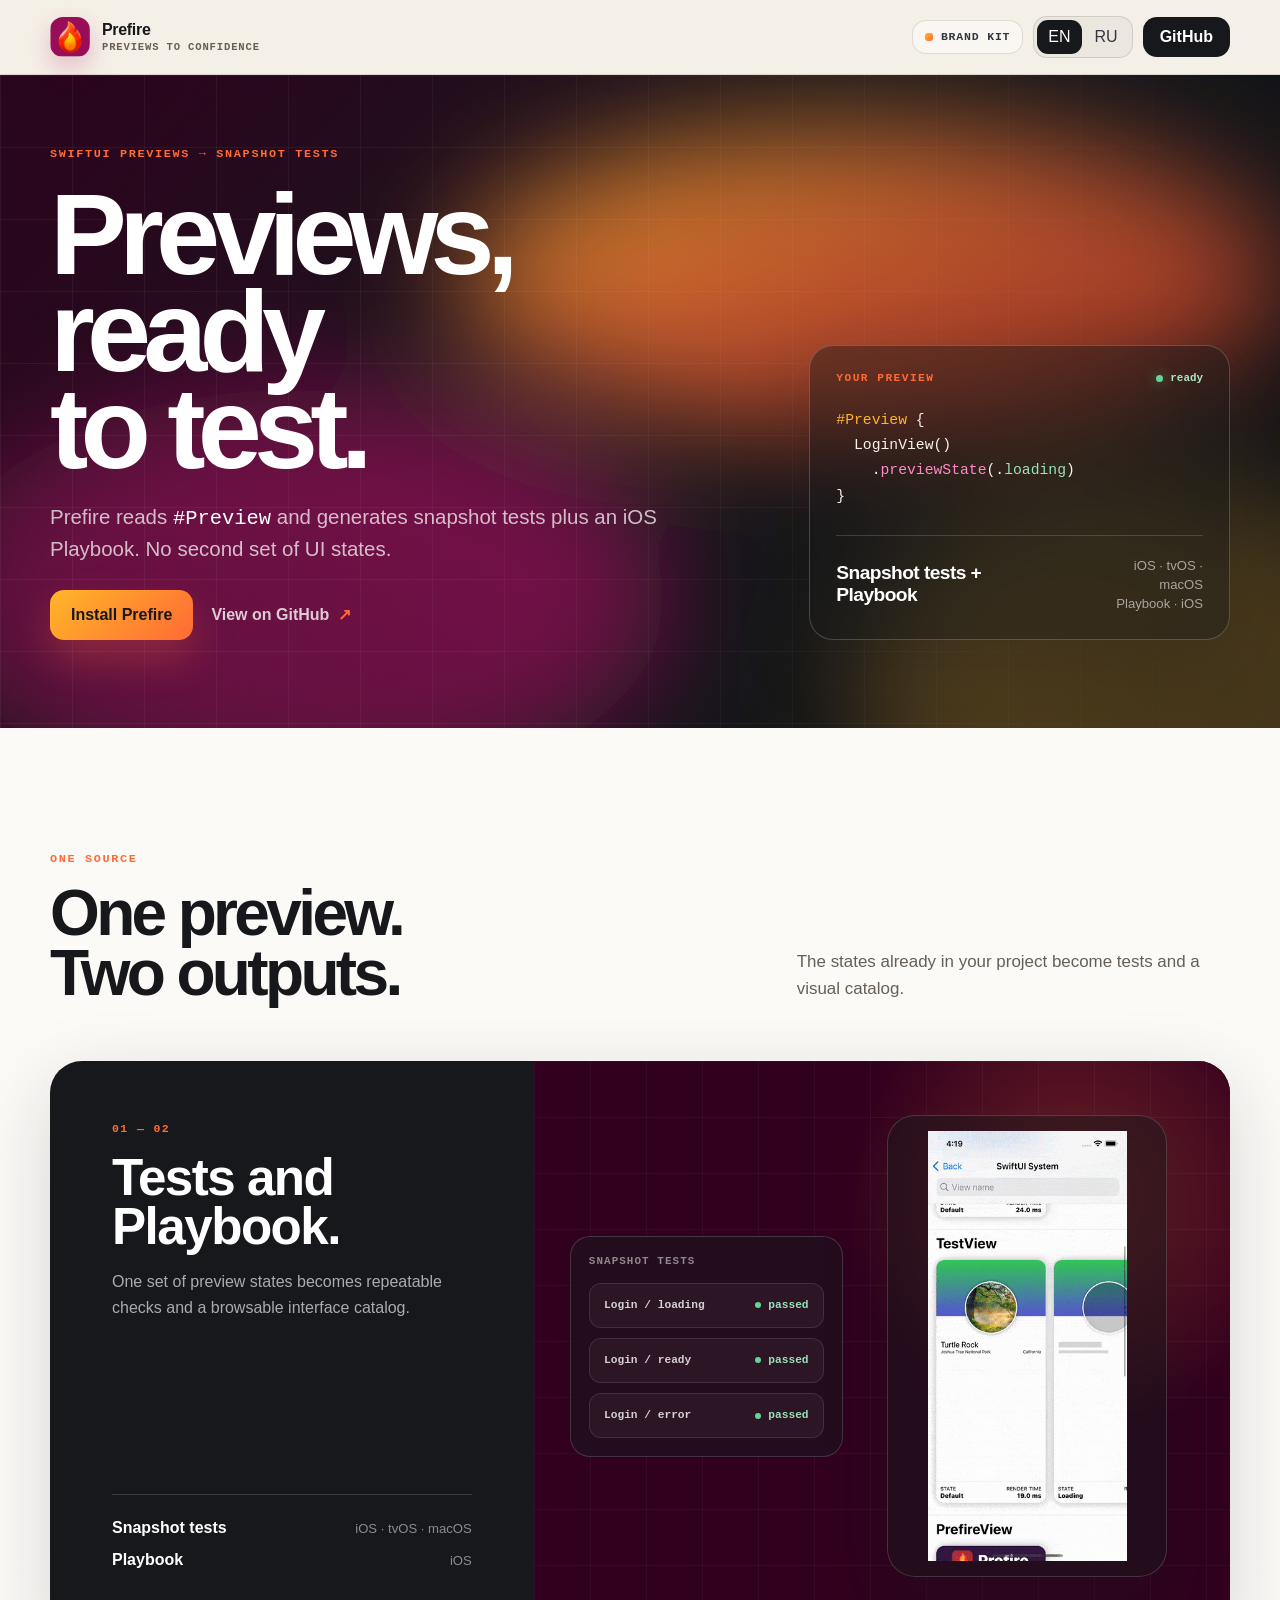
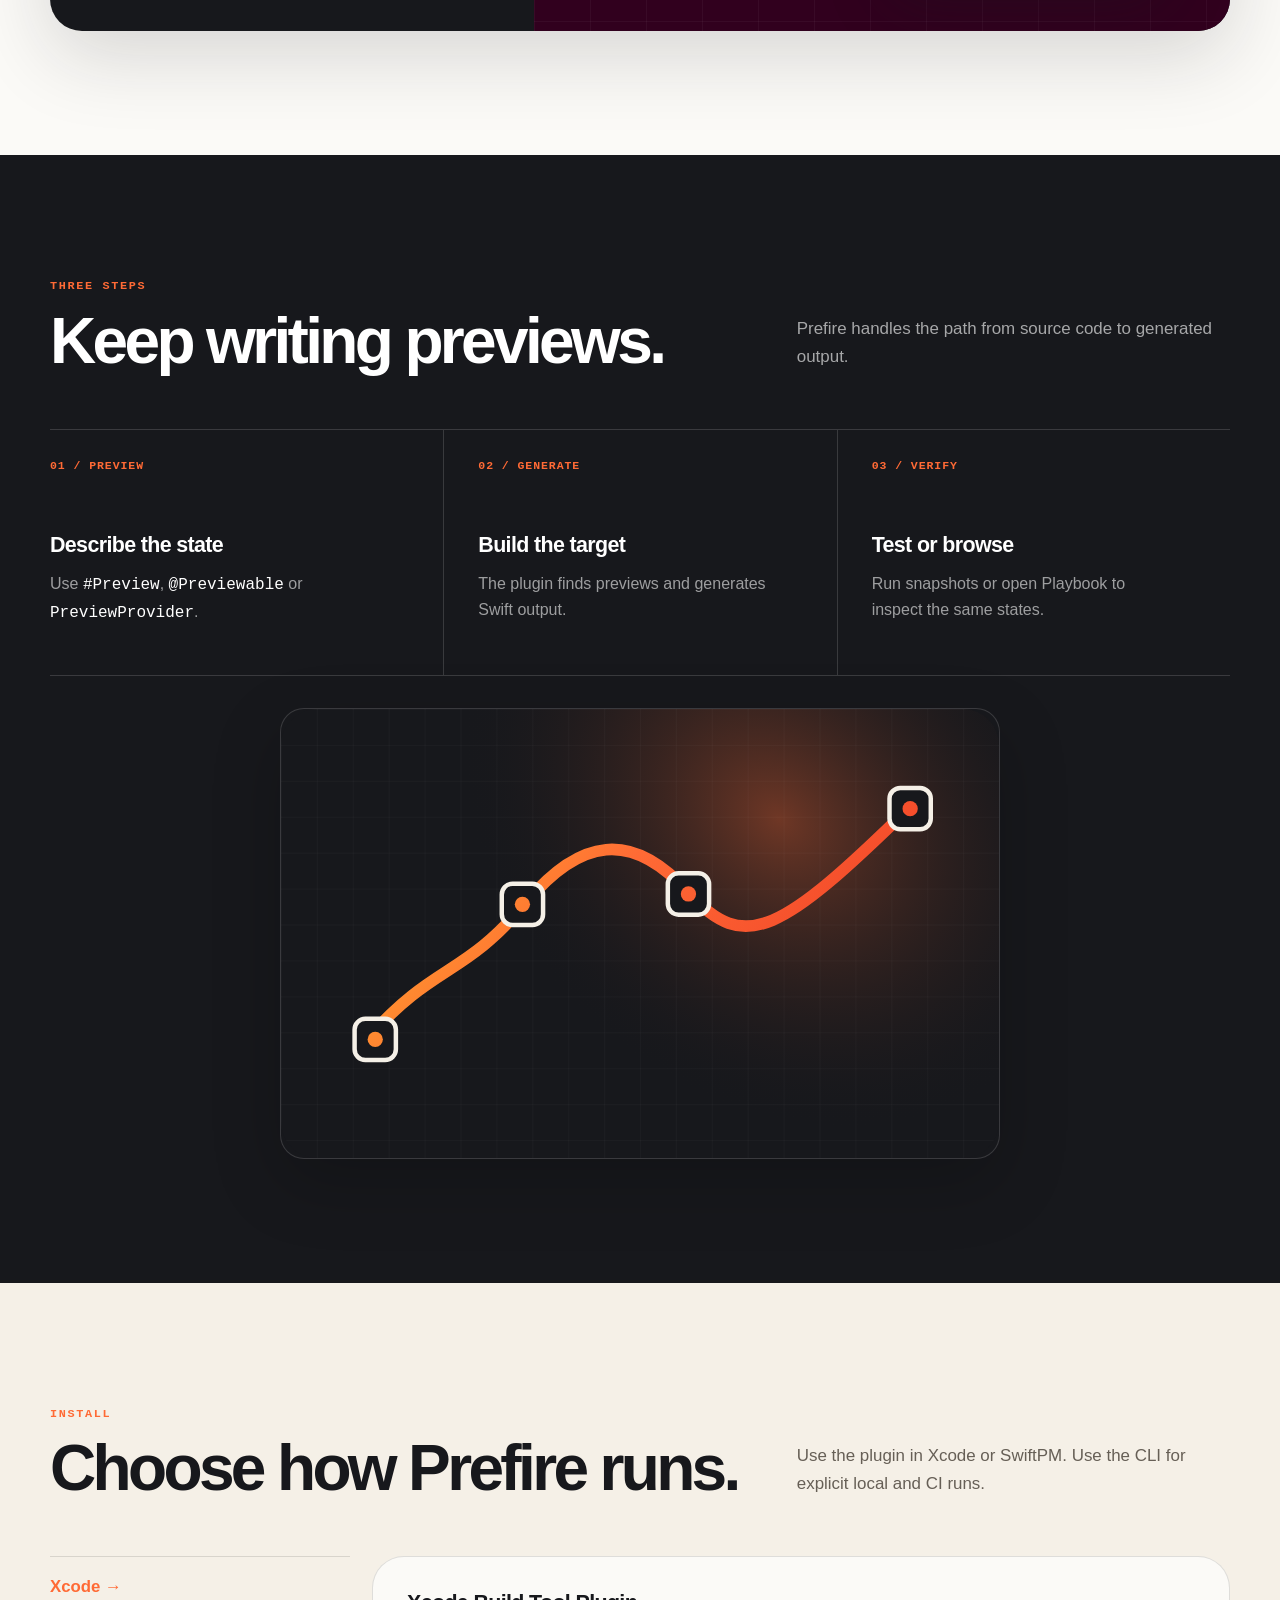
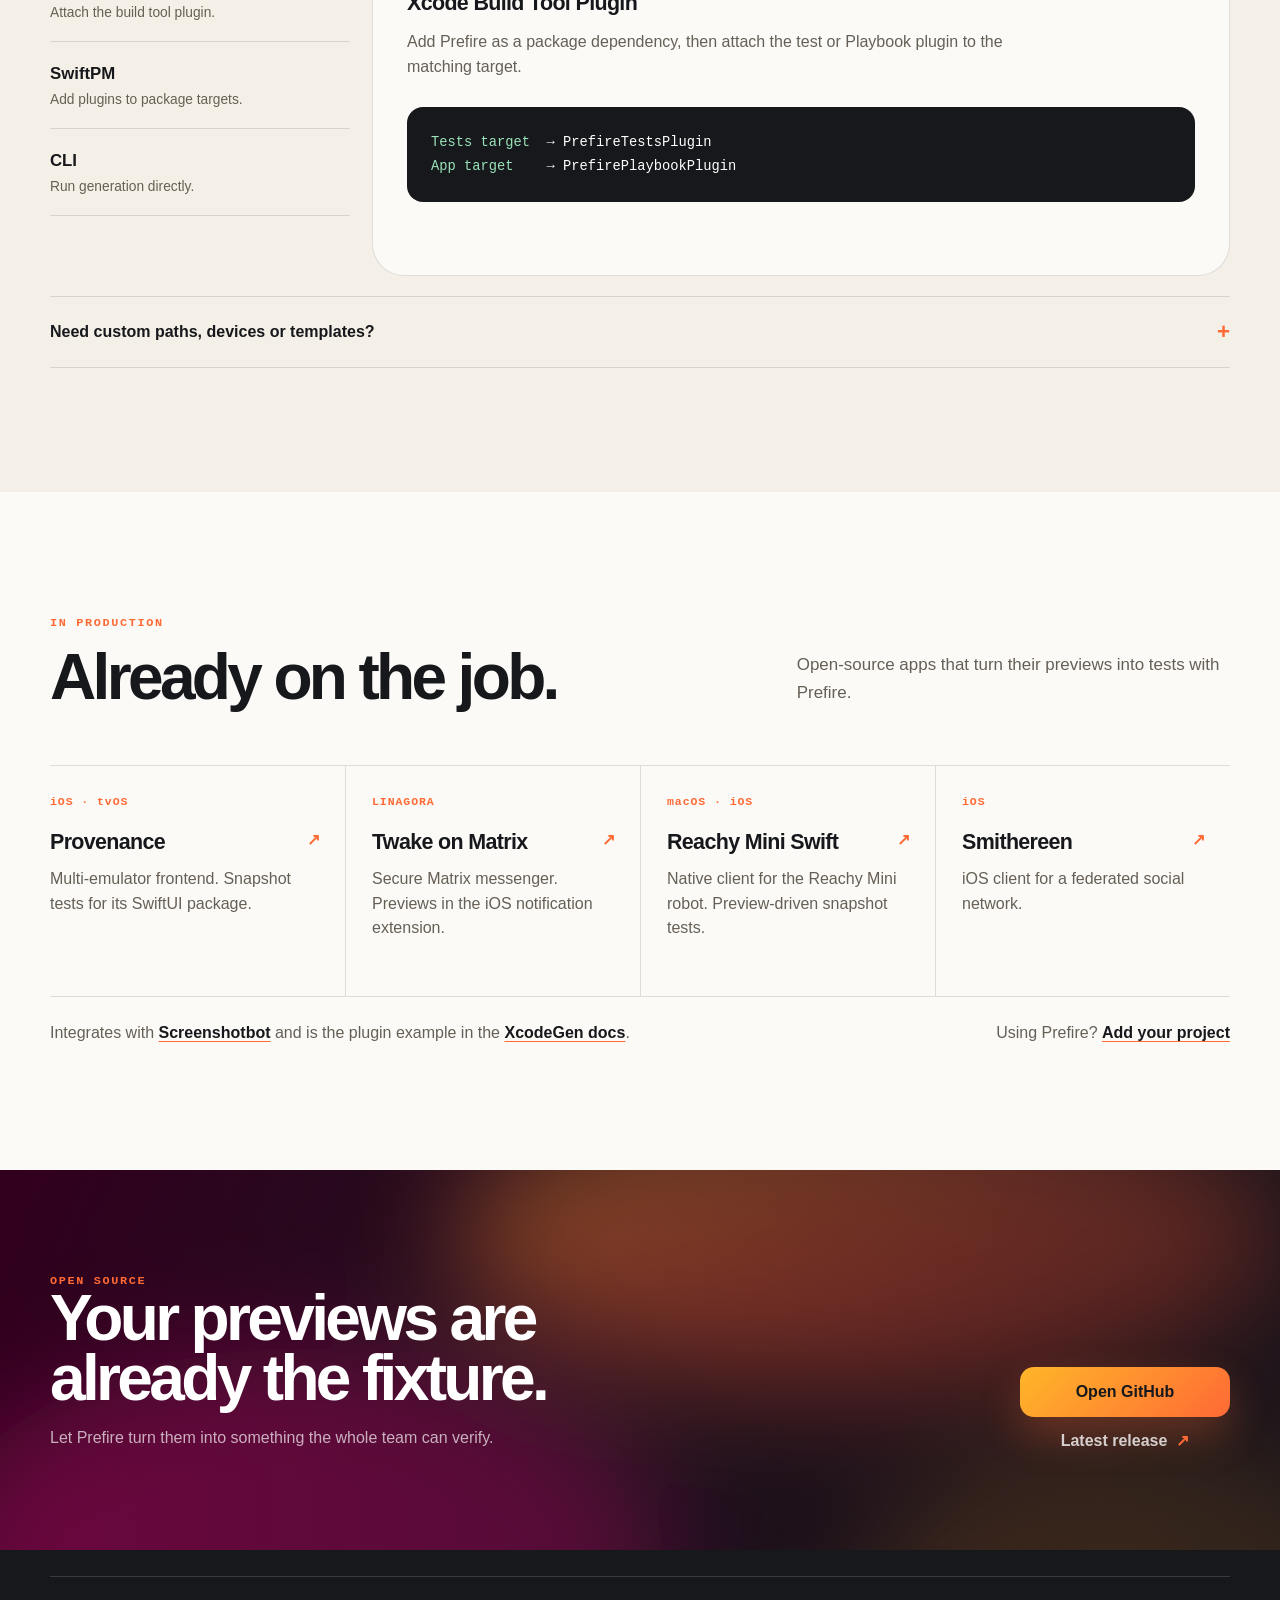
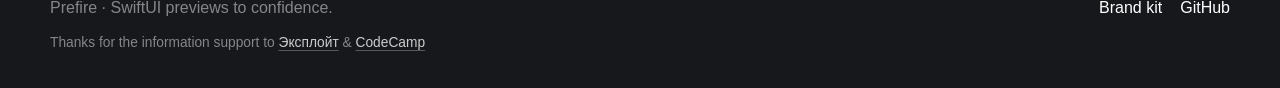
==== commit 75c17361: "Add thanks to Exploit and CodeCamp channels in footer" ====
--- a/index.html
+++ b/index.html
@@ -593,6 +593,9 @@
       border-top:1px solid var(--line-dark);
     }
     .footer-links { display:flex; flex-wrap:wrap; gap:18px; color:#fff; }
+    .footer-thanks { padding-top:18px; font-size:.86rem; }
+    .footer-thanks a { color:rgba(255,255,255,.78); text-decoration:underline; text-decoration-color:rgba(255,255,255,.28); text-underline-offset:3px; }
+    .footer-thanks a:hover,.footer-thanks a:focus-visible { color:#fff; text-decoration-color:var(--ember); }
 
     @media (max-width:1040px) {
       .hero-inner { grid-template-columns:1fr; gap:56px; }
@@ -870,12 +873,13 @@
       <span data-i18n="footer_copy">Prefire · SwiftUI previews to confidence.</span>
       <div class="footer-links"><a href="/brand/" data-i18n="nav_brand">Brand kit</a><a href="https://github.com/BarredEwe/Prefire" target="_blank" rel="noreferrer">GitHub</a></div>
     </div>
+    <p class="container footer-thanks"><span data-i18n="footer_thanks">Thanks for the support to</span> <a href="https://t.me/exploitex" target="_blank" rel="noreferrer">Эксплойт</a> &amp; <a href="https://t.me/codecamp" target="_blank" rel="noreferrer">CodeCamp</a></p>
   </footer>
 
   <script>
     const translations={
-      en:{meta_title:"Prefire | Snapshot tests from SwiftUI previews",meta_description:"Generate snapshot tests and an iOS Playbook from the SwiftUI previews already in your project.",brand_subtitle:"Previews to confidence",nav_result:"Result",nav_workflow:"How it works",nav_install:"Install",nav_brand:"Brand kit",hero_eyebrow:"SwiftUI previews → snapshot tests",hero_title:"Previews, ready to test.",hero_body:"Prefire reads <code>#Preview</code> and generates snapshot tests plus an iOS Playbook. No second set of UI states.",hero_primary:"Install Prefire",hero_secondary:"View on GitHub",flow_source:"Your preview",flow_ready:"ready",result_label:"One source",result_title:"One preview. Two outputs.",result_body:"The states already in your project become tests and a visual catalog.",result_stage_body:"One set of preview states becomes repeatable checks and a browsable interface catalog.",workflow_label:"Three steps",workflow_title:"Keep writing previews.",workflow_body:"Prefire handles the path from source code to generated output.",step_1_title:"Describe the state",step_1_body:"Use <code>#Preview</code>, <code>@Previewable</code> or <code>PreviewProvider</code>.",step_2_title:"Build the target",step_2_body:"The plugin finds previews and generates Swift output.",step_3_title:"Test or browse",step_3_body:"Run snapshots or open Playbook to inspect the same states.",install_label:"Install",install_title:"Choose how Prefire runs.",install_body:"Use the plugin in Xcode or SwiftPM. Use the CLI for explicit local and CI runs.",tab_xcode:"Attach the build tool plugin.",tab_swiftpm:"Add plugins to package targets.",tab_cli:"Run generation directly.",panel_xcode_title:"Xcode Build Tool Plugin",panel_xcode_body:"Add Prefire as a package dependency, then attach the test or Playbook plugin to the matching target.",panel_swiftpm_title:"Swift Package plugins",panel_swiftpm_body:"Add Prefire once, then attach plugins to the targets that should receive generated output.",panel_cli_title:"CLI",panel_cli_body:"Install with Homebrew, then generate tests or Playbook models explicitly.",config_summary:"Need custom paths, devices or templates?",config_body:"Add <code>.prefire.yml</code> when the defaults no longer match your project. Project-specific control stays in the config.",closing_label:"Open source",closing_title:"Your previews are already the fixture.",closing_body:"Let Prefire turn them into something the whole team can verify.",closing_primary:"Open GitHub",closing_secondary:"Latest release",footer_copy:"Prefire · SwiftUI previews to confidence.",users_label:"In production",users_title:"Already on the job.",users_body:"Open-source apps that turn their previews into tests with Prefire.",user_provenance:"Multi-emulator frontend. Snapshot tests for its SwiftUI package.",user_twake:"Secure Matrix messenger. Previews in the iOS notification extension.",user_reachy:"Native client for the Reachy Mini robot. Preview-driven snapshot tests.",user_smithereen:"iOS client for a federated social network.",users_note:"Integrates with <a href=\"https://screenshotbot.io/blog/swiftui-previews-and-prefire-free-snapshot-tests\" target=\"_blank\" rel=\"noreferrer\">Screenshotbot</a> and is the plugin example in the <a href=\"https://github.com/yonaskolb/XcodeGen/blob/master/Docs/Usage.md\" target=\"_blank\" rel=\"noreferrer\">XcodeGen docs</a>.",users_cta:"Using Prefire? <a href=\"https://github.com/BarredEwe/Prefire/edit/main/README.md\" target=\"_blank\" rel=\"noreferrer\">Add your project</a>",nav_users:"Users"},
-      ru:{meta_title:"Prefire | Snapshot-тесты из SwiftUI previews",meta_description:"Генерируйте snapshot-тесты и iOS Playbook из SwiftUI previews, которые уже есть в проекте.",brand_subtitle:"От previews к уверенности",nav_result:"Результат",nav_workflow:"Как работает",nav_install:"Установка",nav_brand:"Бренд-кит",hero_eyebrow:"SwiftUI previews → snapshot-тесты",hero_title:"Previews, готовые к тестам.",hero_body:"Prefire читает <code>#Preview</code> и генерирует snapshot-тесты плюс iOS Playbook. Без второго набора UI-состояний.",hero_primary:"Установить Prefire",hero_secondary:"Открыть GitHub",flow_source:"Ваш preview",flow_ready:"готов",result_label:"Один источник",result_title:"Один preview. Два результата.",result_body:"Состояния, которые уже есть в проекте, становятся тестами и визуальным каталогом.",result_stage_body:"Один набор preview-состояний становится повторяемыми проверками и визуальным каталогом интерфейса.",workflow_label:"Три шага",workflow_title:"Продолжайте писать previews.",workflow_body:"Prefire проведёт их от исходного кода до готового результата.",step_1_title:"Опишите состояние",step_1_body:"Используйте <code>#Preview</code>, <code>@Previewable</code> или <code>PreviewProvider</code>.",step_2_title:"Соберите target",step_2_body:"Plugin найдёт previews и сгенерирует Swift-код.",step_3_title:"Тестируйте или смотрите",step_3_body:"Запустите snapshots или откройте Playbook с теми же состояниями.",install_label:"Установка",install_title:"Выберите, как запускать Prefire.",install_body:"Используйте plugin в Xcode или SwiftPM. CLI подойдёт для явных локальных и CI-запусков.",tab_xcode:"Подключите build tool plugin.",tab_swiftpm:"Добавьте plugins к package targets.",tab_cli:"Запускайте генерацию напрямую.",panel_xcode_title:"Xcode Build Tool Plugin",panel_xcode_body:"Добавьте Prefire как package dependency и подключите test или Playbook plugin к нужному target.",panel_swiftpm_title:"Swift Package plugins",panel_swiftpm_body:"Добавьте Prefire один раз, затем подключите plugins к targets с generated output.",panel_cli_title:"CLI",panel_cli_body:"Установите через Homebrew и запускайте генерацию тестов или Playbook напрямую.",config_summary:"Нужны свои пути, устройства или templates?",config_body:"Добавьте <code>.prefire.yml</code>, когда дефолты перестанут подходить проекту. Проектные детали остаются в конфиге.",closing_label:"Открытый код",closing_title:"Ваши previews — уже готовые fixtures.",closing_body:"Prefire превращает их в результат, который может проверить вся команда.",closing_primary:"Открыть GitHub",closing_secondary:"Последний релиз",footer_copy:"Prefire · От SwiftUI previews к уверенности.",users_label:"В работе",users_title:"Уже в деле.",users_body:"Open-source приложения, которые превращают previews в тесты с помощью Prefire.",user_provenance:"Мульти-эмулятор. Snapshot-тесты для SwiftUI-пакета.",user_twake:"Защищённый Matrix-мессенджер. Previews в iOS notification extension.",user_reachy:"Нативный клиент для робота Reachy Mini. Snapshot-тесты из previews.",user_smithereen:"iOS-клиент федеративной соцсети.",users_note:"Есть интеграция со <a href=\"https://screenshotbot.io/blog/swiftui-previews-and-prefire-free-snapshot-tests\" target=\"_blank\" rel=\"noreferrer\">Screenshotbot</a>, а в <a href=\"https://github.com/yonaskolb/XcodeGen/blob/master/Docs/Usage.md\" target=\"_blank\" rel=\"noreferrer\">документации XcodeGen</a> Prefire — пример build tool plugin.",users_cta:"Используете Prefire? <a href=\"https://github.com/BarredEwe/Prefire/edit/main/README.md\" target=\"_blank\" rel=\"noreferrer\">Добавьте свой проект</a>",nav_users:"Кто использует"}
+      en:{meta_title:"Prefire | Snapshot tests from SwiftUI previews",meta_description:"Generate snapshot tests and an iOS Playbook from the SwiftUI previews already in your project.",brand_subtitle:"Previews to confidence",nav_result:"Result",nav_workflow:"How it works",nav_install:"Install",nav_brand:"Brand kit",hero_eyebrow:"SwiftUI previews → snapshot tests",hero_title:"Previews, ready to test.",hero_body:"Prefire reads <code>#Preview</code> and generates snapshot tests plus an iOS Playbook. No second set of UI states.",hero_primary:"Install Prefire",hero_secondary:"View on GitHub",flow_source:"Your preview",flow_ready:"ready",result_label:"One source",result_title:"One preview. Two outputs.",result_body:"The states already in your project become tests and a visual catalog.",result_stage_body:"One set of preview states becomes repeatable checks and a browsable interface catalog.",workflow_label:"Three steps",workflow_title:"Keep writing previews.",workflow_body:"Prefire handles the path from source code to generated output.",step_1_title:"Describe the state",step_1_body:"Use <code>#Preview</code>, <code>@Previewable</code> or <code>PreviewProvider</code>.",step_2_title:"Build the target",step_2_body:"The plugin finds previews and generates Swift output.",step_3_title:"Test or browse",step_3_body:"Run snapshots or open Playbook to inspect the same states.",install_label:"Install",install_title:"Choose how Prefire runs.",install_body:"Use the plugin in Xcode or SwiftPM. Use the CLI for explicit local and CI runs.",tab_xcode:"Attach the build tool plugin.",tab_swiftpm:"Add plugins to package targets.",tab_cli:"Run generation directly.",panel_xcode_title:"Xcode Build Tool Plugin",panel_xcode_body:"Add Prefire as a package dependency, then attach the test or Playbook plugin to the matching target.",panel_swiftpm_title:"Swift Package plugins",panel_swiftpm_body:"Add Prefire once, then attach plugins to the targets that should receive generated output.",panel_cli_title:"CLI",panel_cli_body:"Install with Homebrew, then generate tests or Playbook models explicitly.",config_summary:"Need custom paths, devices or templates?",config_body:"Add <code>.prefire.yml</code> when the defaults no longer match your project. Project-specific control stays in the config.",closing_label:"Open source",closing_title:"Your previews are already the fixture.",closing_body:"Let Prefire turn them into something the whole team can verify.",closing_primary:"Open GitHub",closing_secondary:"Latest release",footer_copy:"Prefire · SwiftUI previews to confidence.",footer_thanks:"Thanks for the information support to",users_label:"In production",users_title:"Already on the job.",users_body:"Open-source apps that turn their previews into tests with Prefire.",user_provenance:"Multi-emulator frontend. Snapshot tests for its SwiftUI package.",user_twake:"Secure Matrix messenger. Previews in the iOS notification extension.",user_reachy:"Native client for the Reachy Mini robot. Preview-driven snapshot tests.",user_smithereen:"iOS client for a federated social network.",users_note:"Integrates with <a href=\"https://screenshotbot.io/blog/swiftui-previews-and-prefire-free-snapshot-tests\" target=\"_blank\" rel=\"noreferrer\">Screenshotbot</a> and is the plugin example in the <a href=\"https://github.com/yonaskolb/XcodeGen/blob/master/Docs/Usage.md\" target=\"_blank\" rel=\"noreferrer\">XcodeGen docs</a>.",users_cta:"Using Prefire? <a href=\"https://github.com/BarredEwe/Prefire/edit/main/README.md\" target=\"_blank\" rel=\"noreferrer\">Add your project</a>",nav_users:"Users"},
+      ru:{meta_title:"Prefire | Snapshot-тесты из SwiftUI previews",meta_description:"Генерируйте snapshot-тесты и iOS Playbook из SwiftUI previews, которые уже есть в проекте.",brand_subtitle:"От previews к уверенности",nav_result:"Результат",nav_workflow:"Как работает",nav_install:"Установка",nav_brand:"Бренд-кит",hero_eyebrow:"SwiftUI previews → snapshot-тесты",hero_title:"Previews, готовые к тестам.",hero_body:"Prefire читает <code>#Preview</code> и генерирует snapshot-тесты плюс iOS Playbook. Без второго набора UI-состояний.",hero_primary:"Установить Prefire",hero_secondary:"Открыть GitHub",flow_source:"Ваш preview",flow_ready:"готов",result_label:"Один источник",result_title:"Один preview. Два результата.",result_body:"Состояния, которые уже есть в проекте, становятся тестами и визуальным каталогом.",result_stage_body:"Один набор preview-состояний становится повторяемыми проверками и визуальным каталогом интерфейса.",workflow_label:"Три шага",workflow_title:"Продолжайте писать previews.",workflow_body:"Prefire проведёт их от исходного кода до готового результата.",step_1_title:"Опишите состояние",step_1_body:"Используйте <code>#Preview</code>, <code>@Previewable</code> или <code>PreviewProvider</code>.",step_2_title:"Соберите target",step_2_body:"Plugin найдёт previews и сгенерирует Swift-код.",step_3_title:"Тестируйте или смотрите",step_3_body:"Запустите snapshots или откройте Playbook с теми же состояниями.",install_label:"Установка",install_title:"Выберите, как запускать Prefire.",install_body:"Используйте plugin в Xcode или SwiftPM. CLI подойдёт для явных локальных и CI-запусков.",tab_xcode:"Подключите build tool plugin.",tab_swiftpm:"Добавьте plugins к package targets.",tab_cli:"Запускайте генерацию напрямую.",panel_xcode_title:"Xcode Build Tool Plugin",panel_xcode_body:"Добавьте Prefire как package dependency и подключите test или Playbook plugin к нужному target.",panel_swiftpm_title:"Swift Package plugins",panel_swiftpm_body:"Добавьте Prefire один раз, затем подключите plugins к targets с generated output.",panel_cli_title:"CLI",panel_cli_body:"Установите через Homebrew и запускайте генерацию тестов или Playbook напрямую.",config_summary:"Нужны свои пути, устройства или templates?",config_body:"Добавьте <code>.prefire.yml</code>, когда дефолты перестанут подходить проекту. Проектные детали остаются в конфиге.",closing_label:"Открытый код",closing_title:"Ваши previews — уже готовые fixtures.",closing_body:"Prefire превращает их в результат, который может проверить вся команда.",closing_primary:"Открыть GitHub",closing_secondary:"Последний релиз",footer_copy:"Prefire · От SwiftUI previews к уверенности.",footer_thanks:"При информационной поддержке",users_label:"В работе",users_title:"Уже в деле.",users_body:"Open-source приложения, которые превращают previews в тесты с помощью Prefire.",user_provenance:"Мульти-эмулятор. Snapshot-тесты для SwiftUI-пакета.",user_twake:"Защищённый Matrix-мессенджер. Previews в iOS notification extension.",user_reachy:"Нативный клиент для робота Reachy Mini. Snapshot-тесты из previews.",user_smithereen:"iOS-клиент федеративной соцсети.",users_note:"Есть интеграция со <a href=\"https://screenshotbot.io/blog/swiftui-previews-and-prefire-free-snapshot-tests\" target=\"_blank\" rel=\"noreferrer\">Screenshotbot</a>, а в <a href=\"https://github.com/yonaskolb/XcodeGen/blob/master/Docs/Usage.md\" target=\"_blank\" rel=\"noreferrer\">документации XcodeGen</a> Prefire — пример build tool plugin.",users_cta:"Используете Prefire? <a href=\"https://github.com/BarredEwe/Prefire/edit/main/README.md\" target=\"_blank\" rel=\"noreferrer\">Добавьте свой проект</a>",nav_users:"Кто использует"}
     };
     const localeStorageKey="prefire-language",supportedLocales=["en","ru"],titleElement=document.querySelector("title"),descriptionMeta=document.querySelector('meta[name="description"]');
     function detectLocale(){const stored=window.localStorage.getItem(localeStorageKey);if(supportedLocales.includes(stored))return stored;return(navigator.language||"en").toLowerCase().startsWith("ru")?"ru":"en"}
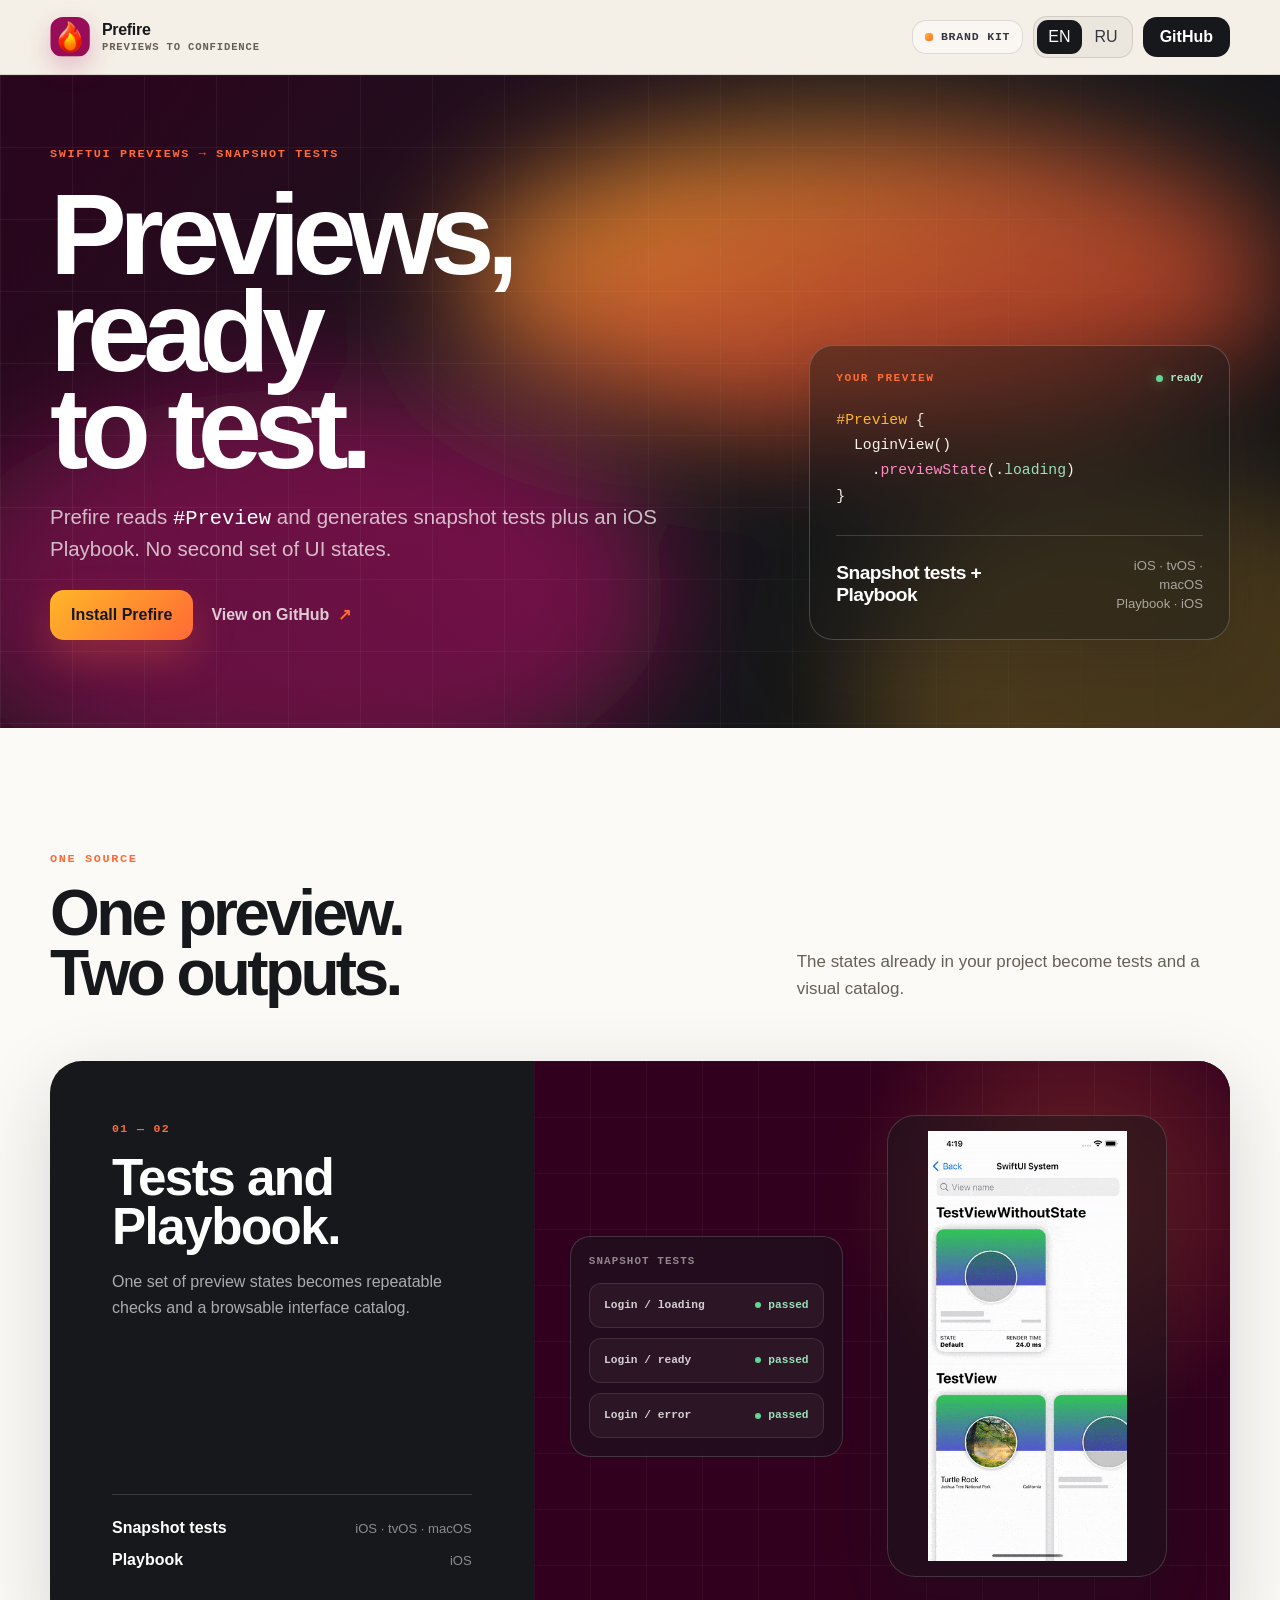
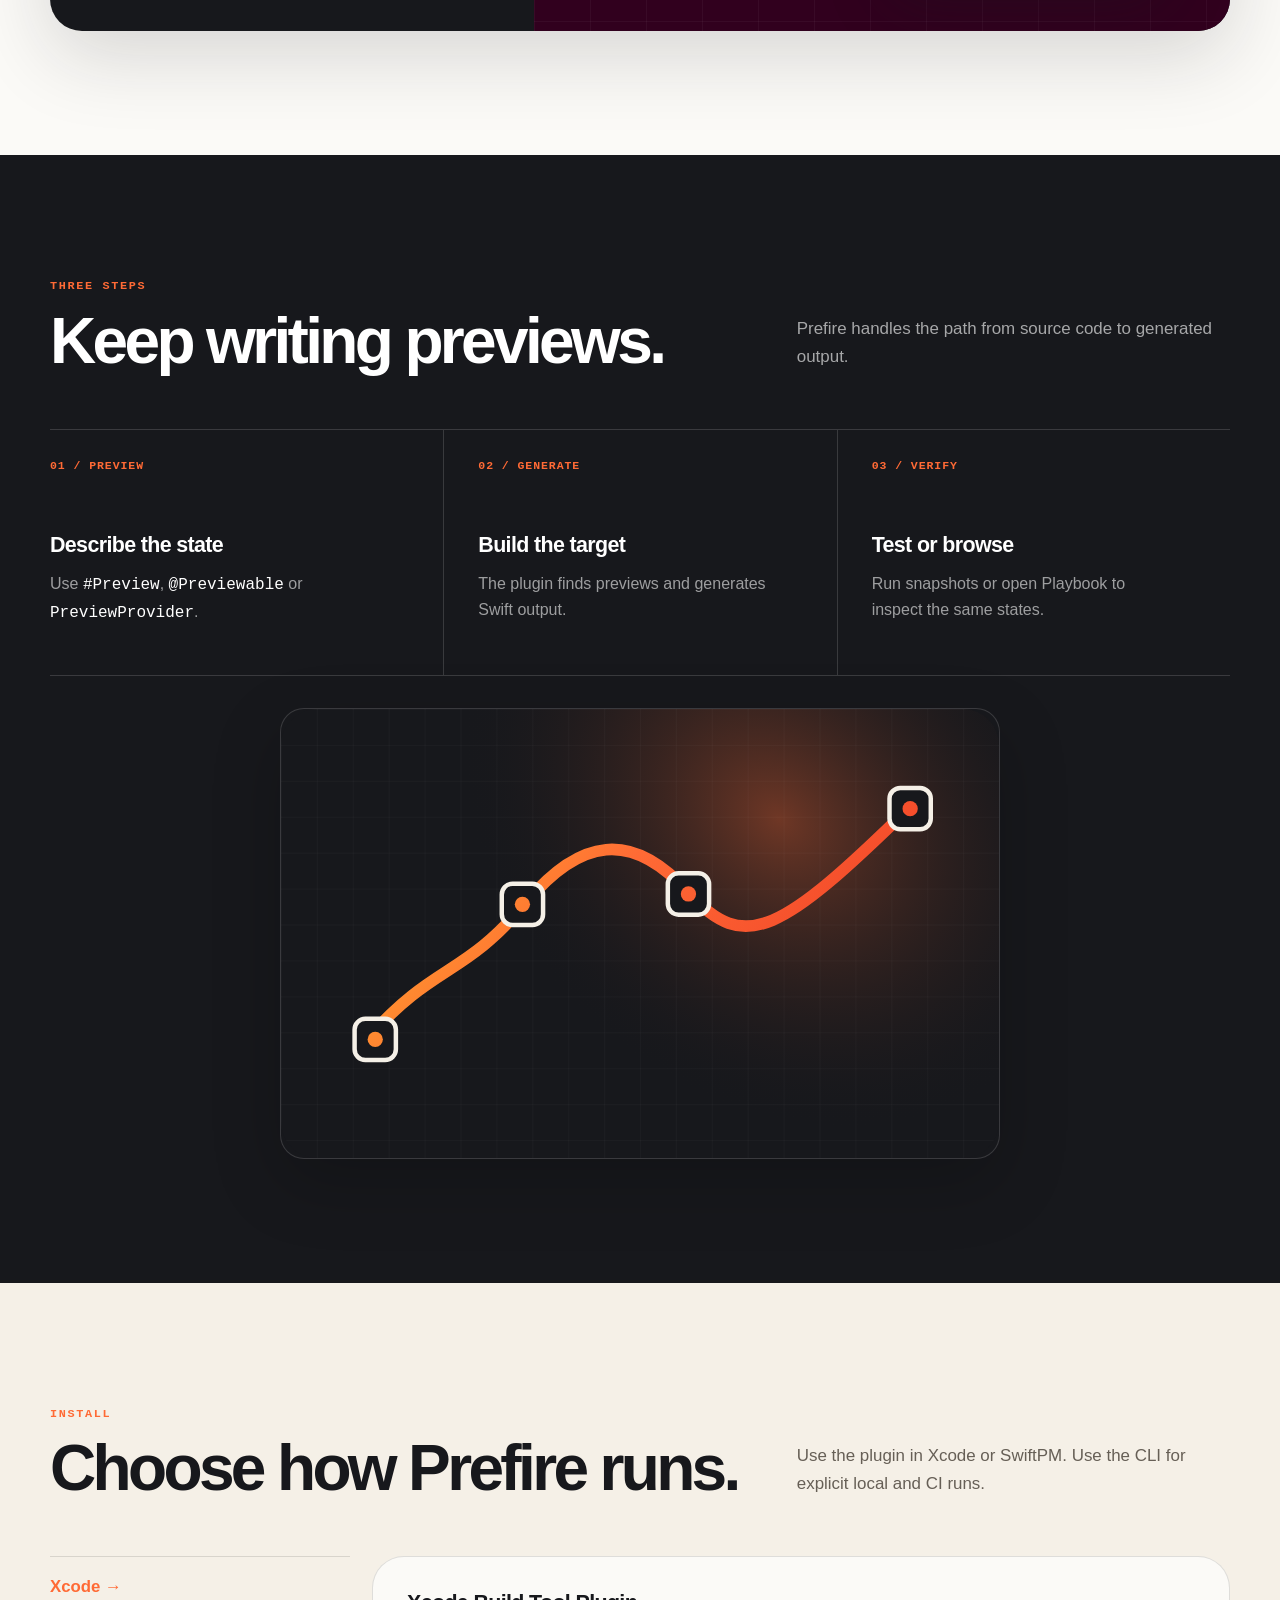
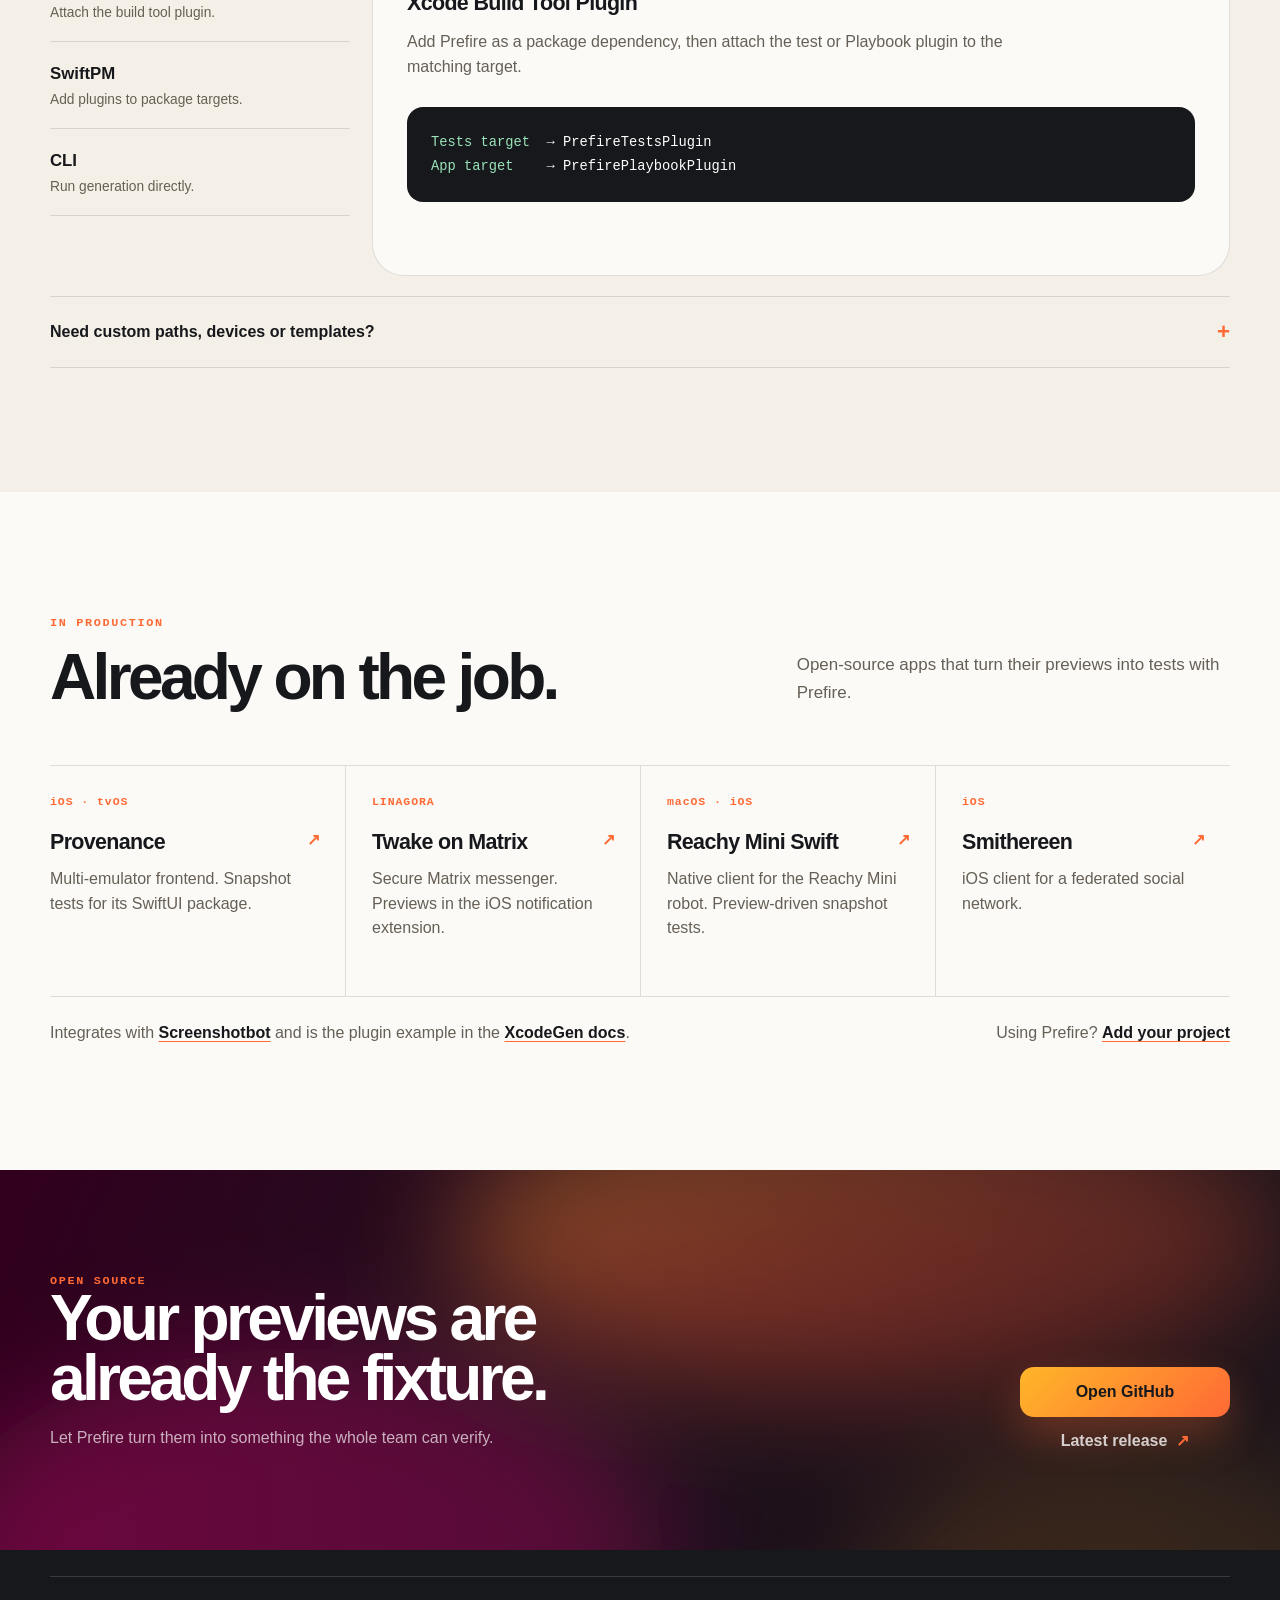
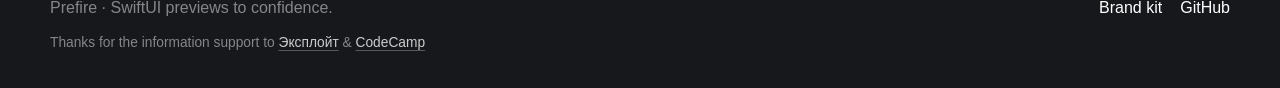
==== commit 2c5a5214: "Fix Homebrew install command on landing page Use the tap from the Prefire installation docs.  Co-Aut" ====
--- a/index.html
+++ b/index.html
@@ -808,7 +808,8 @@
             <section class="tab-panel" id="panel-cli" role="tabpanel" aria-labelledby="tab-cli" hidden>
               <h3 data-i18n="panel_cli_title">CLI</h3>
               <p data-i18n="panel_cli_body">Install with Homebrew, then generate tests or Playbook models explicitly.</p>
-              <div class="code-block"><pre>brew install BarredEwe/formulae/prefire
+              <div class="code-block"><pre>brew tap barredewe/prefire
+brew install prefire
 
 prefire tests
 prefire playbook</pre></div>
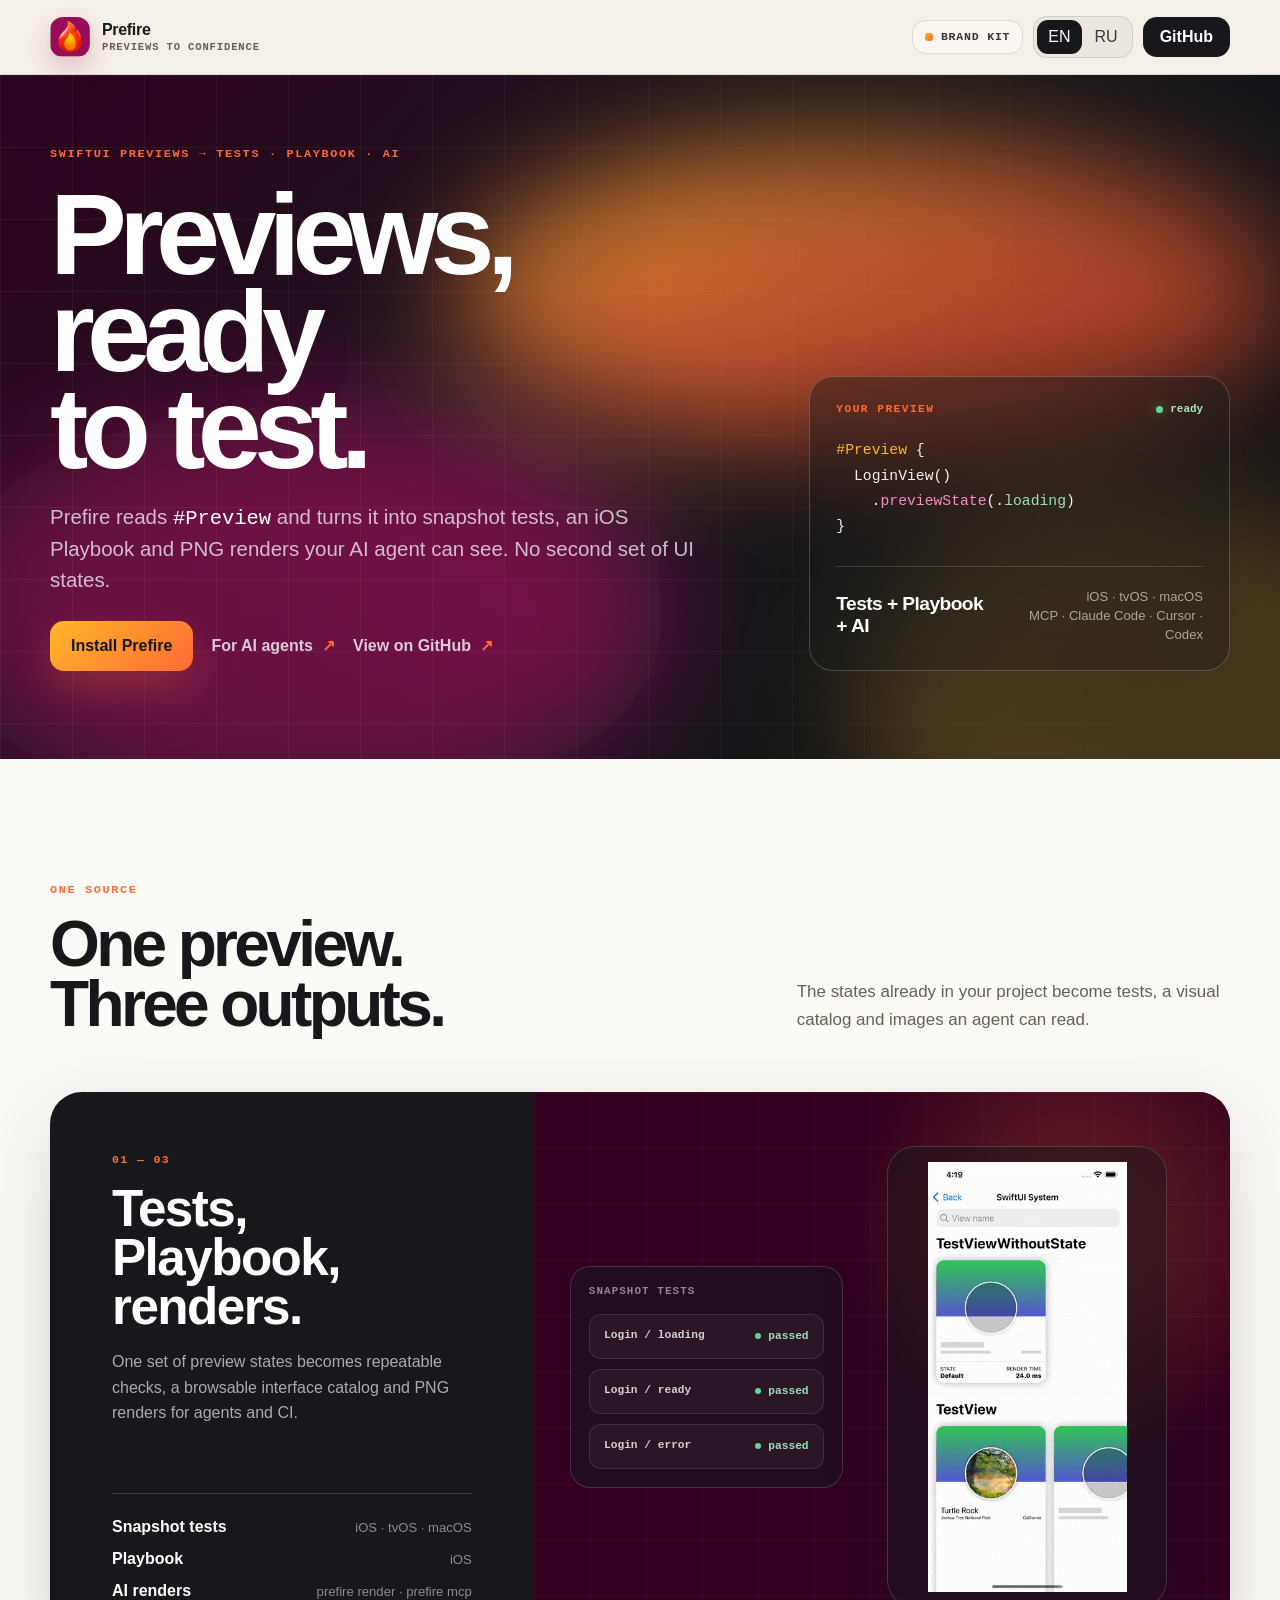
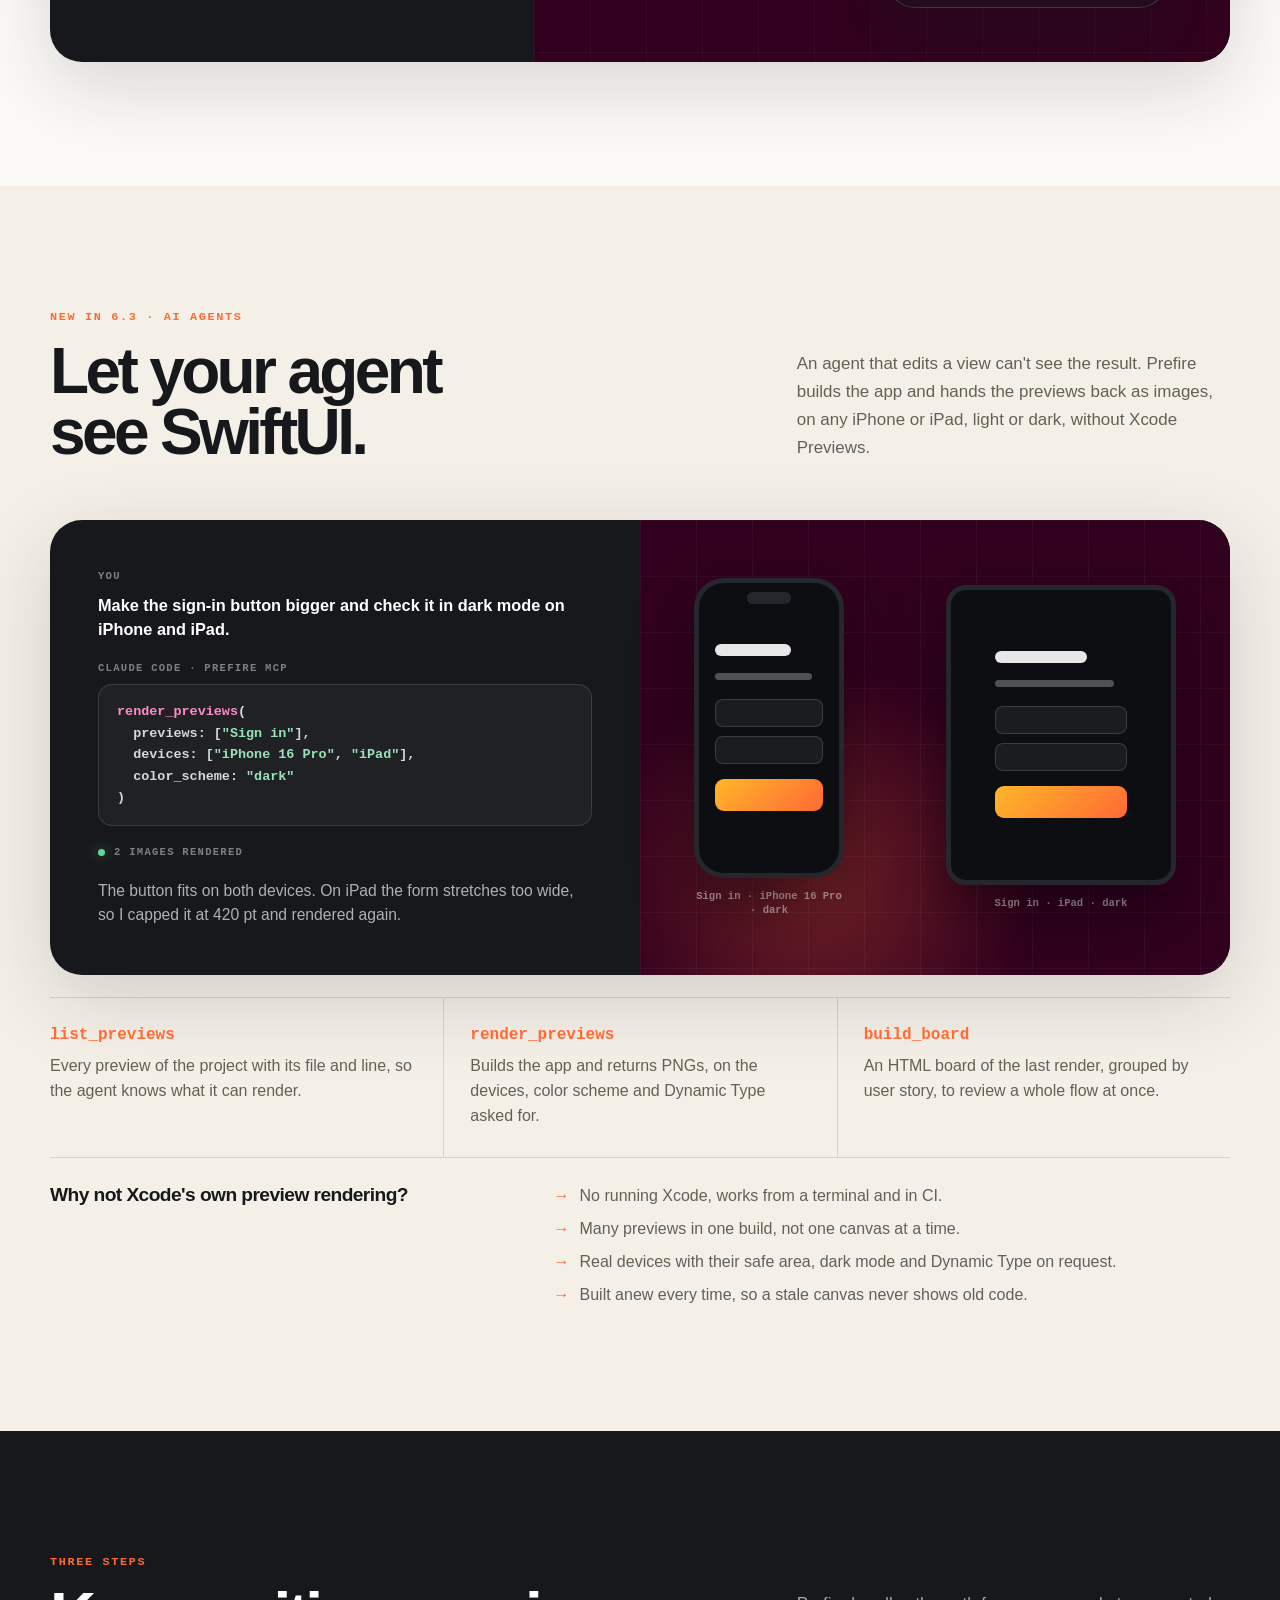
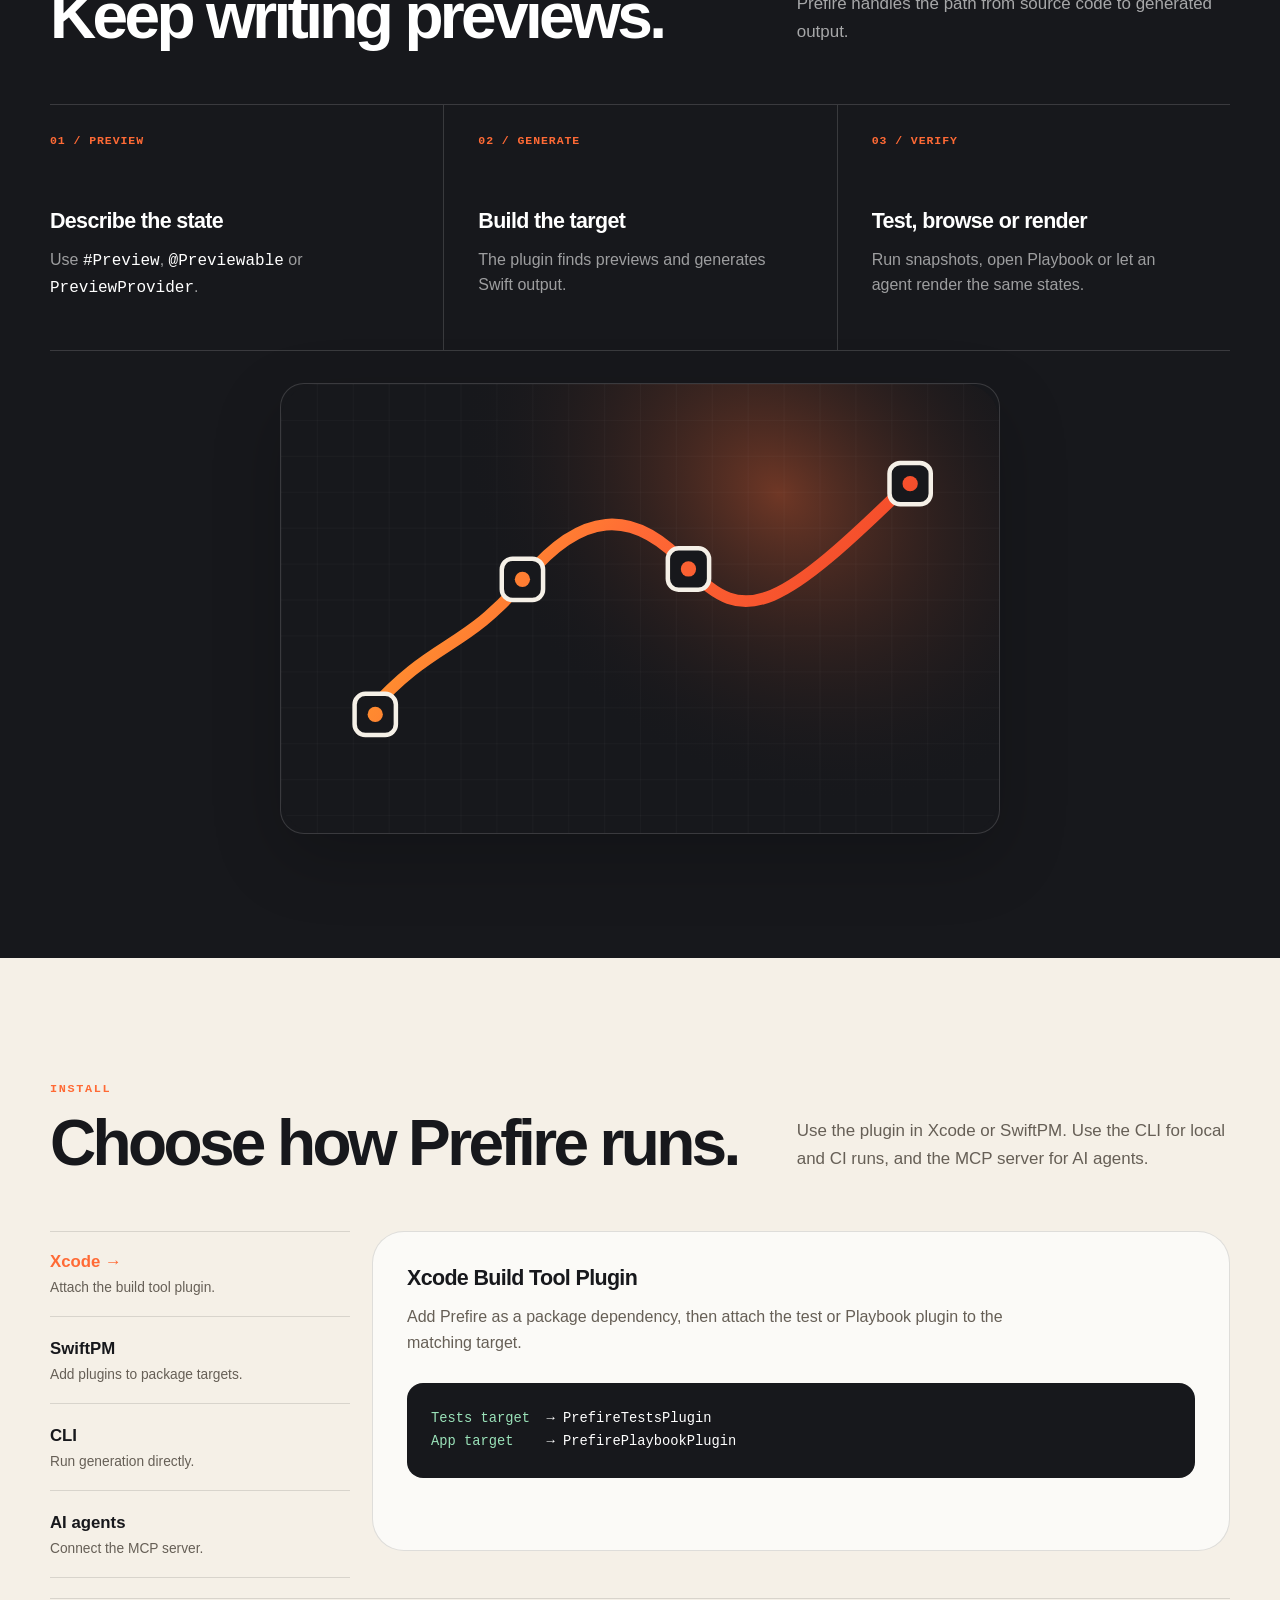
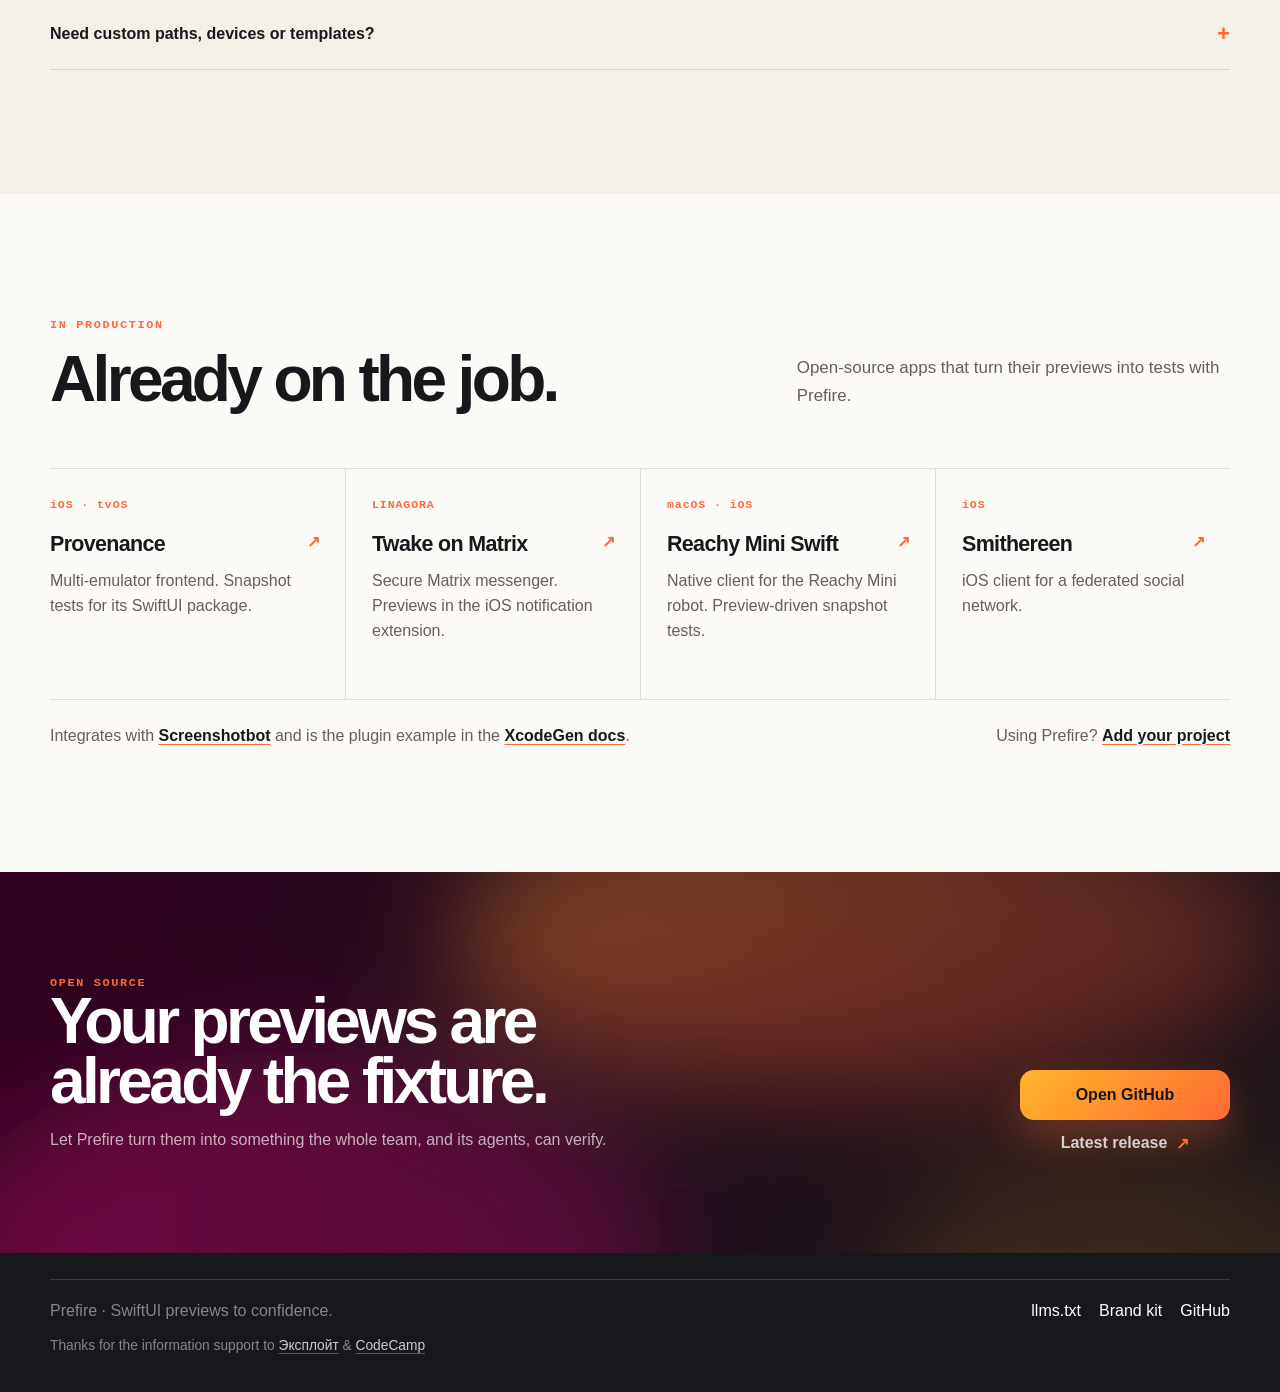
==== commit b7037efc: "Add AI agents section, MCP install tab and llms.txt Prefire 6.3 renders previews for AI agents throu" ====
--- a/index.html
+++ b/index.html
@@ -3,12 +3,14 @@
 <head>
   <meta charset="utf-8">
   <meta name="viewport" content="width=device-width, initial-scale=1">
-  <title>Prefire | Snapshot tests from SwiftUI previews</title>
-  <meta name="description" content="Generate snapshot tests and an iOS Playbook from the SwiftUI previews already in your project.">
+  <title>Prefire | SwiftUI previews for tests, Playbook and AI agents</title>
+  <meta name="description" content="Snapshot tests, an iOS Playbook and AI-ready renders from the SwiftUI previews already in your project. Claude Code, Cursor and Codex see your UI through an MCP server.">
   <meta name="theme-color" content="#17181c">
   <meta property="og:type" content="website">
-  <meta property="og:title" content="Prefire | Snapshot tests from SwiftUI previews">
-  <meta property="og:description" content="Generate snapshot tests and an iOS Playbook from the SwiftUI previews already in your project.">
+  <meta property="og:title" content="Prefire | SwiftUI previews for tests, Playbook and AI agents">
+  <meta property="og:description" content="Snapshot tests, an iOS Playbook and AI-ready renders from the SwiftUI previews already in your project. Claude Code, Cursor and Codex see your UI through an MCP server.">
+  <meta property="og:image" content="https://prefire.ru/assets/prefire-logo.png">
+  <link rel="alternate" type="text/plain" href="/llms.txt" title="llms.txt">
   <meta property="og:url" content="https://prefire.ru/">
   <link rel="canonical" href="https://prefire.ru/">
   <link rel="icon" type="image/png" href="assets/prefire-icon.png">
@@ -483,6 +485,8 @@
     }
     .tab-panel[hidden] { display:none; }
     .tab-panel p { max-width:620px; margin:13px 0 28px; color:var(--muted); line-height:1.58; }
+    .tab-panel .panel-links { margin:20px 0 0; }
+    .panel-links a { color:var(--ink); font-weight:720; text-decoration:underline; text-decoration-color:var(--ember); text-underline-offset:3px; }
     .code-block {
       max-width:100%;
       padding:24px;
@@ -597,11 +601,102 @@
     .footer-thanks a { color:rgba(255,255,255,.78); text-decoration:underline; text-decoration-color:rgba(255,255,255,.28); text-underline-offset:3px; }
     .footer-thanks a:hover,.footer-thanks a:focus-visible { color:#fff; text-decoration-color:var(--ember); }
 
+    .ai-stage {
+      display:grid;
+      grid-template-columns:minmax(0,1fr) minmax(0,1fr);
+      overflow:hidden;
+      border-radius:var(--radius-xl);
+      color:#fff;
+      background:var(--ink);
+      box-shadow:var(--shadow);
+    }
+    .ai-stage>* { min-width:0; }
+    .agent-session {
+      display:grid;
+      align-content:start;
+      gap:18px;
+      padding:clamp(28px,4vw,48px);
+    }
+    .agent-line { display:grid; gap:8px; font:600 .84rem/1.6 "SFMono-Regular",Menlo,monospace; }
+    .agent-line>span {
+      color:rgba(255,255,255,.45);
+      font-size:.66rem;
+      letter-spacing:.12em;
+      text-transform:uppercase;
+    }
+    .agent-prompt { color:#fff; font-family:-apple-system,BlinkMacSystemFont,"SF Pro Text",sans-serif; font-size:1.02rem; font-weight:600; line-height:1.5; }
+    .agent-call {
+      padding:16px 18px;
+      overflow:auto;
+      border:1px solid rgba(255,255,255,.12);
+      border-radius:14px;
+      color:rgba(255,255,255,.82);
+      background:rgba(255,255,255,.04);
+      white-space:pre;
+    }
+    .agent-result { display:flex; align-items:center; gap:9px; color:#9ae2b9; }
+    .agent-result::before { content:""; width:7px; height:7px; border-radius:50%; background:#62d694; box-shadow:0 0 13px rgba(98,214,148,.6); }
+    .agent-reply { color:rgba(255,255,255,.66); font-family:-apple-system,BlinkMacSystemFont,"SF Pro Text",sans-serif; font-size:.98rem; line-height:1.55; }
+    .render-visual {
+      display:flex;
+      align-items:center;
+      justify-content:center;
+      gap:22px;
+      padding:40px 32px;
+      background:
+        linear-gradient(rgba(255,255,255,.04) 1px,transparent 1px),
+        linear-gradient(90deg,rgba(255,255,255,.04) 1px,transparent 1px),
+        radial-gradient(circle at 30% 80%,rgba(255,106,53,.3),transparent 40%),
+        var(--plum);
+      background-size:56px 56px,56px 56px,auto,auto;
+    }
+    .render-shot { display:grid; gap:12px; justify-items:center; }
+    .render-shot figcaption { color:rgba(255,255,255,.55); font:650 .66rem/1.3 "SFMono-Regular",Menlo,monospace; text-align:center; }
+    .device {
+      position:relative;
+      display:grid;
+      align-content:center;
+      gap:9px;
+      padding:22px 16px;
+      border:5px solid #26272d;
+      background:#0d0e11;
+      box-shadow:0 26px 60px rgba(0,0,0,.4);
+    }
+    .device-phone { width:150px; height:300px; border-radius:30px; }
+    .device-pad { width:230px; height:300px; border-radius:20px; padding-inline:44px; }
+    .device-phone::before { content:""; position:absolute; top:9px; left:50%; width:44px; height:12px; border-radius:8px; background:#26272d; transform:translateX(-50%); }
+    .ui-title { margin-bottom:8px; height:12px; width:70%; border-radius:6px; background:rgba(255,255,255,.9); }
+    .ui-sub { height:7px; width:90%; margin-bottom:10px; border-radius:4px; background:rgba(255,255,255,.28); }
+    .ui-field { height:28px; border:1px solid rgba(255,255,255,.14); border-radius:8px; background:rgba(255,255,255,.06); }
+    .ui-button { height:32px; margin-top:6px; border-radius:9px; background:linear-gradient(135deg,var(--gold),var(--ember)); }
+    .ai-grid {
+      display:grid;
+      grid-template-columns:repeat(3,minmax(0,1fr));
+      margin-top:22px;
+      border-top:1px solid var(--line);
+    }
+    .ai-tool { display:grid; align-content:start; gap:10px; padding:28px 26px 28px 0; }
+    .ai-tool+.ai-tool { padding-left:26px; border-left:1px solid var(--line); }
+    .ai-tool code { color:var(--ember); font-weight:700; }
+    .ai-tool p { color:var(--muted); line-height:1.55; }
+    .ai-why {
+      display:grid;
+      grid-template-columns:minmax(0,.7fr) minmax(0,1fr);
+      gap:30px;
+      padding:26px 0 0;
+      border-top:1px solid var(--line);
+    }
+    .ai-why h3 { font-size:1.2rem; }
+    .ai-why ul { display:grid; gap:9px; margin:0; padding:0; list-style:none; color:var(--muted); line-height:1.5; }
+    .ai-why li { display:flex; gap:10px; }
+    .ai-why li::before { content:"→"; color:var(--ember); }
+
     @media (max-width:1040px) {
       .hero-inner { grid-template-columns:1fr; gap:56px; }
       .proof-card { max-width:680px; }
       .result-stage { grid-template-columns:1fr; }
       .result-copy { min-height:380px; }
+      .ai-stage { grid-template-columns:1fr; }
     }
     @media (max-width:820px) {
       .brand-kit-link,.github-link { display:none; }
@@ -615,7 +710,10 @@
       .users-grid { grid-template-columns:repeat(2,minmax(0,1fr)); }
       .user-card:nth-child(odd) { padding-left:0; border-left:0; }
       .user-card:nth-child(n+3) { border-top:1px solid var(--line); }
-      .install-tabs { grid-template-columns:repeat(3,1fr); border-top:0; gap:8px; }
+      .install-tabs { grid-template-columns:repeat(2,1fr); border-top:0; gap:8px; }
+      .ai-grid,.ai-why { grid-template-columns:1fr; }
+      .ai-tool,.ai-tool+.ai-tool { padding:22px 0; border-left:0; }
+      .ai-tool+.ai-tool { border-top:1px solid var(--line); }
       .install-tab { padding:15px; border:1px solid var(--line); border-radius:14px; }
       .install-tab span { display:none; }
       .install-tab[aria-selected="true"] { color:#fff; border-color:var(--ink); background:var(--ink); }
@@ -644,6 +742,10 @@
       .result-visual { min-height:650px; grid-template-columns:1fr; padding:24px; }
       .snapshot-proof { align-self:end; }
       .playbook-proof { width:min(100%,250px); }
+      .render-visual { gap:12px; padding:28px 12px; }
+      .device-phone { width:104px; height:210px; padding:18px 10px; border-radius:24px; }
+      .device-pad { width:150px; height:210px; padding-inline:22px; }
+      .render-shot figcaption { max-width:150px; }
       .install-tabs { grid-template-columns:1fr; }
       .install-tab span { display:block; }
       .tab-panel { min-height:0; padding:22px; }
@@ -678,6 +780,7 @@
             <summary aria-label="Open navigation">☰</summary>
             <nav aria-label="Mobile navigation">
               <a href="#result" data-i18n="nav_result">Result</a>
+              <a href="#ai" data-i18n="nav_ai">AI agents</a>
               <a href="#workflow" data-i18n="nav_workflow">How it works</a>
               <a href="#install" data-i18n="nav_install">Install</a>
               <a href="#users" data-i18n="nav_users">Users</a>
@@ -696,11 +799,12 @@
       <img class="hero-bg" src="brand/assets/prefire-ember-field.svg" alt="">
       <div class="container hero-inner">
         <div class="hero-copy">
-          <span class="eyebrow" data-i18n="hero_eyebrow">SwiftUI previews → snapshot tests</span>
+          <span class="eyebrow" data-i18n="hero_eyebrow">SwiftUI previews → tests · Playbook · AI</span>
           <h1 data-i18n="hero_title">Previews, ready to test.</h1>
-          <p data-i18n-html="hero_body">Prefire reads <code>#Preview</code> and generates snapshot tests plus an iOS Playbook. No second set of UI states.</p>
+          <p data-i18n-html="hero_body">Prefire reads <code>#Preview</code> and turns it into snapshot tests, an iOS Playbook and PNG renders your AI agent can see. No second set of UI states.</p>
           <div class="hero-actions">
             <a class="button button-primary" href="#install" data-i18n="hero_primary">Install Prefire</a>
+            <a class="button-link" href="#ai" data-i18n="hero_ai">For AI agents</a>
             <a class="button-link" href="https://github.com/BarredEwe/Prefire" target="_blank" rel="noreferrer" data-i18n="hero_secondary">View on GitHub</a>
           </div>
         </div>
@@ -714,8 +818,8 @@
     .<span class="token-method">previewState</span>(.<span class="token-value">loading</span>)
 }</pre>
           <div class="proof-result">
-            <strong>Snapshot tests + Playbook</strong>
-            <span class="proof-platforms">iOS · tvOS · macOS<br>Playbook · iOS</span>
+            <strong>Tests + Playbook + AI</strong>
+            <span class="proof-platforms">iOS · tvOS · macOS<br>MCP · Claude Code · Cursor · Codex</span>
           </div>
         </aside>
       </div>
@@ -726,20 +830,21 @@
         <div class="section-head">
           <div class="section-title">
             <span class="eyebrow" data-i18n="result_label">One source</span>
-            <h2 data-i18n="result_title">One preview. Two outputs.</h2>
-          </div>
-          <p data-i18n="result_body">The states already in your project become tests and a visual catalog.</p>
+            <h2 data-i18n="result_title">One preview. Three outputs.</h2>
+          </div>
+          <p data-i18n="result_body">The states already in your project become tests, a visual catalog and images an agent can read.</p>
         </div>
         <div class="result-stage">
           <div class="result-copy">
             <div class="result-copy-top">
-              <span class="result-index">01 — 02</span>
-              <h3>Tests and Playbook.</h3>
-              <p data-i18n="result_stage_body">One set of preview states becomes repeatable checks and a browsable interface catalog.</p>
+              <span class="result-index">01 — 03</span>
+              <h3 data-i18n="result_stage_title">Tests, Playbook, renders.</h3>
+              <p data-i18n="result_stage_body">One set of preview states becomes repeatable checks, a browsable interface catalog and PNG renders for agents and CI.</p>
             </div>
             <div class="result-specs">
               <div class="result-spec"><strong>Snapshot tests</strong><span>iOS · tvOS · macOS</span></div>
               <div class="result-spec"><strong>Playbook</strong><span>iOS</span></div>
+              <div class="result-spec"><strong>AI renders</strong><span>prefire render · prefire mcp</span></div>
             </div>
           </div>
           <div class="result-visual">
@@ -755,6 +860,54 @@
       </div>
     </section>
 
+    <section class="section" id="ai">
+      <div class="container">
+        <div class="section-head">
+          <div class="section-title">
+            <span class="eyebrow" data-i18n="ai_label">New in 6.3 · AI agents</span>
+            <h2 data-i18n="ai_title">Let your agent see SwiftUI.</h2>
+          </div>
+          <p data-i18n="ai_body">An agent that edits a view can't see the result. Prefire builds the app and hands the previews back as images, on any iPhone or iPad, light or dark, without Xcode Previews.</p>
+        </div>
+        <div class="ai-stage">
+          <div class="agent-session">
+            <div class="agent-line"><span data-i18n="ai_you">You</span><p class="agent-prompt" data-i18n="ai_prompt">Make the sign-in button bigger and check it in dark mode on iPhone and iPad.</p></div>
+            <div class="agent-line"><span>Claude Code · prefire mcp</span><div class="agent-call"><span class="token-method">render_previews</span>(
+  previews: [<span class="token-value">"Sign in"</span>],
+  devices: [<span class="token-value">"iPhone 16 Pro"</span>, <span class="token-value">"iPad"</span>],
+  color_scheme: <span class="token-value">"dark"</span>
+)</div></div>
+            <div class="agent-line"><span class="agent-result" data-i18n="ai_result">2 images rendered</span></div>
+            <p class="agent-reply" data-i18n="ai_reply">The button fits on both devices. On iPad the form stretches too wide, so I capped it at 420 pt and rendered again.</p>
+          </div>
+          <div class="render-visual" aria-label="Rendered previews">
+            <figure class="render-shot">
+              <div class="device device-phone" aria-hidden="true"><div class="ui-title"></div><div class="ui-sub"></div><div class="ui-field"></div><div class="ui-field"></div><div class="ui-button"></div></div>
+              <figcaption>Sign in · iPhone 16 Pro · dark</figcaption>
+            </figure>
+            <figure class="render-shot">
+              <div class="device device-pad" aria-hidden="true"><div class="ui-title"></div><div class="ui-sub"></div><div class="ui-field"></div><div class="ui-field"></div><div class="ui-button"></div></div>
+              <figcaption>Sign in · iPad · dark</figcaption>
+            </figure>
+          </div>
+        </div>
+        <div class="ai-grid">
+          <div class="ai-tool"><code>list_previews</code><p data-i18n="ai_tool_list">Every preview of the project with its file and line, so the agent knows what it can render.</p></div>
+          <div class="ai-tool"><code>render_previews</code><p data-i18n="ai_tool_render">Builds the app and returns PNGs, on the devices, color scheme and Dynamic Type asked for.</p></div>
+          <div class="ai-tool"><code>build_board</code><p data-i18n="ai_tool_board">An HTML board of the last render, grouped by user story, to review a whole flow at once.</p></div>
+        </div>
+        <div class="ai-why">
+          <h3 data-i18n="ai_why_title">Why not Xcode's own preview rendering?</h3>
+          <ul>
+            <li data-i18n="ai_why_1">No running Xcode, works from a terminal and in CI.</li>
+            <li data-i18n="ai_why_2">Many previews in one build, not one canvas at a time.</li>
+            <li data-i18n="ai_why_3">Real devices with their safe area, dark mode and Dynamic Type on request.</li>
+            <li data-i18n="ai_why_4">Built anew every time, so a stale canvas never shows old code.</li>
+          </ul>
+        </div>
+      </div>
+    </section>
+
     <section class="section section-dark" id="workflow">
       <div class="container workflow-stage">
         <div class="section-head">
@@ -767,7 +920,7 @@
         <div class="steps">
           <article class="step"><span class="step-number">01 / PREVIEW</span><h3 data-i18n="step_1_title">Describe the state</h3><p data-i18n-html="step_1_body">Use <code>#Preview</code>, <code>@Previewable</code> or <code>PreviewProvider</code>.</p></article>
           <article class="step"><span class="step-number">02 / GENERATE</span><h3 data-i18n="step_2_title">Build the target</h3><p data-i18n="step_2_body">The plugin finds previews and generates Swift output.</p></article>
-          <article class="step"><span class="step-number">03 / VERIFY</span><h3 data-i18n="step_3_title">Test or browse</h3><p data-i18n="step_3_body">Run snapshots or open Playbook to inspect the same states.</p></article>
+          <article class="step"><span class="step-number">03 / VERIFY</span><h3 data-i18n="step_3_title">Test, browse or render</h3><p data-i18n="step_3_body">Run snapshots, open Playbook or let an agent render the same states.</p></article>
         </div>
         <img class="confidence-path" src="brand/assets/prefire-grid.svg" alt="Preview to confidence path">
       </div>
@@ -780,13 +933,14 @@
             <span class="eyebrow" data-i18n="install_label">Install</span>
             <h2 data-i18n="install_title">Choose how Prefire runs.</h2>
           </div>
-          <p data-i18n="install_body">Use the plugin in Xcode or SwiftPM. Use the CLI for explicit local and CI runs.</p>
+          <p data-i18n="install_body">Use the plugin in Xcode or SwiftPM. Use the CLI for local and CI runs, and the MCP server for AI agents.</p>
         </div>
         <div class="install-shell">
           <div class="install-tabs" role="tablist" aria-label="Installation methods">
             <button class="install-tab" id="tab-xcode" role="tab" aria-selected="true" aria-controls="panel-xcode"><strong>Xcode</strong><span data-i18n="tab_xcode">Attach the build tool plugin.</span></button>
             <button class="install-tab" id="tab-swiftpm" role="tab" aria-selected="false" aria-controls="panel-swiftpm" tabindex="-1"><strong>SwiftPM</strong><span data-i18n="tab_swiftpm">Add plugins to package targets.</span></button>
             <button class="install-tab" id="tab-cli" role="tab" aria-selected="false" aria-controls="panel-cli" tabindex="-1"><strong>CLI</strong><span data-i18n="tab_cli">Run generation directly.</span></button>
+            <button class="install-tab" id="tab-ai" role="tab" aria-selected="false" aria-controls="panel-ai" tabindex="-1"><strong>AI agents</strong><span data-i18n="tab_ai">Connect the MCP server.</span></button>
           </div>
           <div>
             <section class="tab-panel" id="panel-xcode" role="tabpanel" aria-labelledby="tab-xcode">
@@ -800,7 +954,7 @@
               <p data-i18n="panel_swiftpm_body">Add Prefire once, then attach plugins to the targets that should receive generated output.</p>
               <div class="code-block"><pre>.package(
   url: "https://github.com/BarredEwe/Prefire.git",
-  from: "5.8.1"
+  from: "6.4.0"
 )
 
 .plugin(name: "PrefireTestsPlugin", package: "Prefire")</pre></div>
@@ -812,7 +966,24 @@
 brew install prefire
 
 prefire tests
-prefire playbook</pre></div>
+prefire playbook
+prefire render "Sign in" --device iPad --color-scheme dark</pre></div>
+            </section>
+            <section class="tab-panel" id="panel-ai" role="tabpanel" aria-labelledby="tab-ai" hidden>
+              <h3 data-i18n="panel_ai_title">MCP server</h3>
+              <p data-i18n-html="panel_ai_body">Install the CLI, add <code>render_configuration</code> to <code>.prefire.yml</code>, then connect the server from the project folder.</p>
+              <div class="code-block"><pre><span class="token-value"># Claude Code</span>
+claude mcp add prefire -- prefire mcp
+<span class="token-value"># or the plugin, with a skill</span>
+/plugin marketplace add BarredEwe/Prefire
+/plugin install prefire@prefire
+
+<span class="token-value"># Codex</span>
+codex mcp add prefire -- prefire mcp
+
+<span class="token-value"># VS Code</span>
+code --add-mcp '{"name":"prefire","command":"prefire","args":["mcp"]}'</pre></div>
+              <p class="panel-links"><a href="https://cursor.com/en/install-mcp?name=prefire&amp;config=eyJjb21tYW5kIjoicHJlZmlyZSIsImFyZ3MiOlsibWNwIl19" target="_blank" rel="noreferrer" data-i18n="panel_ai_cursor">Add to Cursor</a> · <a href="https://github.com/BarredEwe/Prefire/blob/main/Documentation/AI.md" target="_blank" rel="noreferrer" data-i18n="panel_ai_guide">AI guide</a></p>
             </section>
           </div>
         </div>
@@ -826,7 +997,11 @@
   required_os: 16
 
 playbook_configuration:
-  preview_default_enabled: true</pre></div>
+  preview_default_enabled: true
+
+render_configuration:
+  scheme: PrefireExample
+  test_target: PrefireExampleTests</pre></div>
           </div>
         </details>
       </div>
@@ -859,7 +1034,7 @@
         <div>
           <span class="eyebrow" data-i18n="closing_label">Open source</span>
           <h2 data-i18n="closing_title">Your previews are already the fixture.</h2>
-          <p data-i18n="closing_body">Let Prefire turn them into something the whole team can verify.</p>
+          <p data-i18n="closing_body">Let Prefire turn them into something the whole team, and its agents, can verify.</p>
         </div>
         <div class="closing-actions">
           <a class="button button-primary" href="https://github.com/BarredEwe/Prefire" target="_blank" rel="noreferrer" data-i18n="closing_primary">Open GitHub</a>
@@ -872,15 +1047,15 @@
   <footer class="footer">
     <div class="container footer-inner">
       <span data-i18n="footer_copy">Prefire · SwiftUI previews to confidence.</span>
-      <div class="footer-links"><a href="/brand/" data-i18n="nav_brand">Brand kit</a><a href="https://github.com/BarredEwe/Prefire" target="_blank" rel="noreferrer">GitHub</a></div>
+      <div class="footer-links"><a href="/llms.txt">llms.txt</a><a href="/brand/" data-i18n="nav_brand">Brand kit</a><a href="https://github.com/BarredEwe/Prefire" target="_blank" rel="noreferrer">GitHub</a></div>
     </div>
     <p class="container footer-thanks"><span data-i18n="footer_thanks">Thanks for the support to</span> <a href="https://t.me/exploitex" target="_blank" rel="noreferrer">Эксплойт</a> &amp; <a href="https://t.me/codecamp" target="_blank" rel="noreferrer">CodeCamp</a></p>
   </footer>
 
   <script>
     const translations={
-      en:{meta_title:"Prefire | Snapshot tests from SwiftUI previews",meta_description:"Generate snapshot tests and an iOS Playbook from the SwiftUI previews already in your project.",brand_subtitle:"Previews to confidence",nav_result:"Result",nav_workflow:"How it works",nav_install:"Install",nav_brand:"Brand kit",hero_eyebrow:"SwiftUI previews → snapshot tests",hero_title:"Previews, ready to test.",hero_body:"Prefire reads <code>#Preview</code> and generates snapshot tests plus an iOS Playbook. No second set of UI states.",hero_primary:"Install Prefire",hero_secondary:"View on GitHub",flow_source:"Your preview",flow_ready:"ready",result_label:"One source",result_title:"One preview. Two outputs.",result_body:"The states already in your project become tests and a visual catalog.",result_stage_body:"One set of preview states becomes repeatable checks and a browsable interface catalog.",workflow_label:"Three steps",workflow_title:"Keep writing previews.",workflow_body:"Prefire handles the path from source code to generated output.",step_1_title:"Describe the state",step_1_body:"Use <code>#Preview</code>, <code>@Previewable</code> or <code>PreviewProvider</code>.",step_2_title:"Build the target",step_2_body:"The plugin finds previews and generates Swift output.",step_3_title:"Test or browse",step_3_body:"Run snapshots or open Playbook to inspect the same states.",install_label:"Install",install_title:"Choose how Prefire runs.",install_body:"Use the plugin in Xcode or SwiftPM. Use the CLI for explicit local and CI runs.",tab_xcode:"Attach the build tool plugin.",tab_swiftpm:"Add plugins to package targets.",tab_cli:"Run generation directly.",panel_xcode_title:"Xcode Build Tool Plugin",panel_xcode_body:"Add Prefire as a package dependency, then attach the test or Playbook plugin to the matching target.",panel_swiftpm_title:"Swift Package plugins",panel_swiftpm_body:"Add Prefire once, then attach plugins to the targets that should receive generated output.",panel_cli_title:"CLI",panel_cli_body:"Install with Homebrew, then generate tests or Playbook models explicitly.",config_summary:"Need custom paths, devices or templates?",config_body:"Add <code>.prefire.yml</code> when the defaults no longer match your project. Project-specific control stays in the config.",closing_label:"Open source",closing_title:"Your previews are already the fixture.",closing_body:"Let Prefire turn them into something the whole team can verify.",closing_primary:"Open GitHub",closing_secondary:"Latest release",footer_copy:"Prefire · SwiftUI previews to confidence.",footer_thanks:"Thanks for the information support to",users_label:"In production",users_title:"Already on the job.",users_body:"Open-source apps that turn their previews into tests with Prefire.",user_provenance:"Multi-emulator frontend. Snapshot tests for its SwiftUI package.",user_twake:"Secure Matrix messenger. Previews in the iOS notification extension.",user_reachy:"Native client for the Reachy Mini robot. Preview-driven snapshot tests.",user_smithereen:"iOS client for a federated social network.",users_note:"Integrates with <a href=\"https://screenshotbot.io/blog/swiftui-previews-and-prefire-free-snapshot-tests\" target=\"_blank\" rel=\"noreferrer\">Screenshotbot</a> and is the plugin example in the <a href=\"https://github.com/yonaskolb/XcodeGen/blob/master/Docs/Usage.md\" target=\"_blank\" rel=\"noreferrer\">XcodeGen docs</a>.",users_cta:"Using Prefire? <a href=\"https://github.com/BarredEwe/Prefire/edit/main/README.md\" target=\"_blank\" rel=\"noreferrer\">Add your project</a>",nav_users:"Users"},
-      ru:{meta_title:"Prefire | Snapshot-тесты из SwiftUI previews",meta_description:"Генерируйте snapshot-тесты и iOS Playbook из SwiftUI previews, которые уже есть в проекте.",brand_subtitle:"От previews к уверенности",nav_result:"Результат",nav_workflow:"Как работает",nav_install:"Установка",nav_brand:"Бренд-кит",hero_eyebrow:"SwiftUI previews → snapshot-тесты",hero_title:"Previews, готовые к тестам.",hero_body:"Prefire читает <code>#Preview</code> и генерирует snapshot-тесты плюс iOS Playbook. Без второго набора UI-состояний.",hero_primary:"Установить Prefire",hero_secondary:"Открыть GitHub",flow_source:"Ваш preview",flow_ready:"готов",result_label:"Один источник",result_title:"Один preview. Два результата.",result_body:"Состояния, которые уже есть в проекте, становятся тестами и визуальным каталогом.",result_stage_body:"Один набор preview-состояний становится повторяемыми проверками и визуальным каталогом интерфейса.",workflow_label:"Три шага",workflow_title:"Продолжайте писать previews.",workflow_body:"Prefire проведёт их от исходного кода до готового результата.",step_1_title:"Опишите состояние",step_1_body:"Используйте <code>#Preview</code>, <code>@Previewable</code> или <code>PreviewProvider</code>.",step_2_title:"Соберите target",step_2_body:"Plugin найдёт previews и сгенерирует Swift-код.",step_3_title:"Тестируйте или смотрите",step_3_body:"Запустите snapshots или откройте Playbook с теми же состояниями.",install_label:"Установка",install_title:"Выберите, как запускать Prefire.",install_body:"Используйте plugin в Xcode или SwiftPM. CLI подойдёт для явных локальных и CI-запусков.",tab_xcode:"Подключите build tool plugin.",tab_swiftpm:"Добавьте plugins к package targets.",tab_cli:"Запускайте генерацию напрямую.",panel_xcode_title:"Xcode Build Tool Plugin",panel_xcode_body:"Добавьте Prefire как package dependency и подключите test или Playbook plugin к нужному target.",panel_swiftpm_title:"Swift Package plugins",panel_swiftpm_body:"Добавьте Prefire один раз, затем подключите plugins к targets с generated output.",panel_cli_title:"CLI",panel_cli_body:"Установите через Homebrew и запускайте генерацию тестов или Playbook напрямую.",config_summary:"Нужны свои пути, устройства или templates?",config_body:"Добавьте <code>.prefire.yml</code>, когда дефолты перестанут подходить проекту. Проектные детали остаются в конфиге.",closing_label:"Открытый код",closing_title:"Ваши previews — уже готовые fixtures.",closing_body:"Prefire превращает их в результат, который может проверить вся команда.",closing_primary:"Открыть GitHub",closing_secondary:"Последний релиз",footer_copy:"Prefire · От SwiftUI previews к уверенности.",footer_thanks:"При информационной поддержке",users_label:"В работе",users_title:"Уже в деле.",users_body:"Open-source приложения, которые превращают previews в тесты с помощью Prefire.",user_provenance:"Мульти-эмулятор. Snapshot-тесты для SwiftUI-пакета.",user_twake:"Защищённый Matrix-мессенджер. Previews в iOS notification extension.",user_reachy:"Нативный клиент для робота Reachy Mini. Snapshot-тесты из previews.",user_smithereen:"iOS-клиент федеративной соцсети.",users_note:"Есть интеграция со <a href=\"https://screenshotbot.io/blog/swiftui-previews-and-prefire-free-snapshot-tests\" target=\"_blank\" rel=\"noreferrer\">Screenshotbot</a>, а в <a href=\"https://github.com/yonaskolb/XcodeGen/blob/master/Docs/Usage.md\" target=\"_blank\" rel=\"noreferrer\">документации XcodeGen</a> Prefire — пример build tool plugin.",users_cta:"Используете Prefire? <a href=\"https://github.com/BarredEwe/Prefire/edit/main/README.md\" target=\"_blank\" rel=\"noreferrer\">Добавьте свой проект</a>",nav_users:"Кто использует"}
+      en:{meta_title:"Prefire | Snapshot tests from SwiftUI previews",meta_description:"Snapshot tests, an iOS Playbook and AI-ready renders from the SwiftUI previews already in your project. Claude Code, Cursor and Codex see your UI through an MCP server.",brand_subtitle:"Previews to confidence",nav_result:"Result",nav_workflow:"How it works",nav_install:"Install",nav_brand:"Brand kit",hero_eyebrow:"SwiftUI previews → tests · Playbook · AI",hero_title:"Previews, ready to test.",hero_body:"Prefire reads <code>#Preview</code> and turns it into snapshot tests, an iOS Playbook and PNG renders your AI agent can see. No second set of UI states.",hero_primary:"Install Prefire",hero_secondary:"View on GitHub",flow_source:"Your preview",flow_ready:"ready",result_label:"One source",result_title:"One preview. Three outputs.",result_body:"The states already in your project become tests, a visual catalog and images an agent can read.",result_stage_body:"One set of preview states becomes repeatable checks, a browsable interface catalog and PNG renders for agents and CI.",workflow_label:"Three steps",workflow_title:"Keep writing previews.",workflow_body:"Prefire handles the path from source code to generated output.",step_1_title:"Describe the state",step_1_body:"Use <code>#Preview</code>, <code>@Previewable</code> or <code>PreviewProvider</code>.",step_2_title:"Build the target",step_2_body:"The plugin finds previews and generates Swift output.",step_3_title:"Test, browse or render",step_3_body:"Run snapshots, open Playbook or let an agent render the same states.",install_label:"Install",install_title:"Choose how Prefire runs.",install_body:"Use the plugin in Xcode or SwiftPM. Use the CLI for local and CI runs, and the MCP server for AI agents.",tab_xcode:"Attach the build tool plugin.",tab_swiftpm:"Add plugins to package targets.",tab_cli:"Run generation directly.",panel_xcode_title:"Xcode Build Tool Plugin",panel_xcode_body:"Add Prefire as a package dependency, then attach the test or Playbook plugin to the matching target.",panel_swiftpm_title:"Swift Package plugins",panel_swiftpm_body:"Add Prefire once, then attach plugins to the targets that should receive generated output.",panel_cli_title:"CLI",panel_cli_body:"Install with Homebrew, then generate tests or Playbook models explicitly.",config_summary:"Need custom paths, devices or templates?",config_body:"Add <code>.prefire.yml</code> when the defaults no longer match your project. Project-specific control stays in the config.",closing_label:"Open source",closing_title:"Your previews are already the fixture.",closing_body:"Let Prefire turn them into something the whole team, and its agents, can verify.",closing_primary:"Open GitHub",closing_secondary:"Latest release",footer_copy:"Prefire · SwiftUI previews to confidence.",footer_thanks:"Thanks for the information support to",users_label:"In production",users_title:"Already on the job.",users_body:"Open-source apps that turn their previews into tests with Prefire.",user_provenance:"Multi-emulator frontend. Snapshot tests for its SwiftUI package.",user_twake:"Secure Matrix messenger. Previews in the iOS notification extension.",user_reachy:"Native client for the Reachy Mini robot. Preview-driven snapshot tests.",user_smithereen:"iOS client for a federated social network.",users_note:"Integrates with <a href=\"https://screenshotbot.io/blog/swiftui-previews-and-prefire-free-snapshot-tests\" target=\"_blank\" rel=\"noreferrer\">Screenshotbot</a> and is the plugin example in the <a href=\"https://github.com/yonaskolb/XcodeGen/blob/master/Docs/Usage.md\" target=\"_blank\" rel=\"noreferrer\">XcodeGen docs</a>.",users_cta:"Using Prefire? <a href=\"https://github.com/BarredEwe/Prefire/edit/main/README.md\" target=\"_blank\" rel=\"noreferrer\">Add your project</a>",nav_users:"Users",meta_title:"Prefire | SwiftUI previews for tests, Playbook and AI agents",nav_ai:"AI agents",hero_ai:"For AI agents",result_stage_title:"Tests, Playbook, renders.",ai_label:"New in 6.3 · AI agents",ai_title:"Let your agent see SwiftUI.",ai_body:"An agent that edits a view can't see the result. Prefire builds the app and hands the previews back as images, on any iPhone or iPad, light or dark, without Xcode Previews.",ai_you:"You",ai_prompt:"Make the sign-in button bigger and check it in dark mode on iPhone and iPad.",ai_result:"2 images rendered",ai_reply:"The button fits on both devices. On iPad the form stretches too wide, so I capped it at 420 pt and rendered again.",ai_tool_list:"Every preview of the project with its file and line, so the agent knows what it can render.",ai_tool_render:"Builds the app and returns PNGs, on the devices, color scheme and Dynamic Type asked for.",ai_tool_board:"An HTML board of the last render, grouped by user story, to review a whole flow at once.",ai_why_title:"Why not Xcode's own preview rendering?",ai_why_1:"No running Xcode, works from a terminal and in CI.",ai_why_2:"Many previews in one build, not one canvas at a time.",ai_why_3:"Real devices with their safe area, dark mode and Dynamic Type on request.",ai_why_4:"Built anew every time, so a stale canvas never shows old code.",tab_ai:"Connect the MCP server.",panel_ai_title:"MCP server",panel_ai_body:"Install the CLI, add <code>render_configuration</code> to <code>.prefire.yml</code>, then connect the server from the project folder.",panel_ai_cursor:"Add to Cursor",panel_ai_guide:"AI guide"},
+      ru:{meta_title:"Prefire | Snapshot-тесты из SwiftUI previews",meta_description:"Snapshot-тесты, iOS Playbook и рендеры для AI-агентов из SwiftUI previews, которые уже есть в проекте. Claude Code, Cursor и Codex видят ваш UI через MCP-сервер.",brand_subtitle:"От previews к уверенности",nav_result:"Результат",nav_workflow:"Как работает",nav_install:"Установка",nav_brand:"Бренд-кит",hero_eyebrow:"SwiftUI previews → тесты · Playbook · AI",hero_title:"Previews, готовые к тестам.",hero_body:"Prefire читает <code>#Preview</code> и делает из него snapshot-тесты, iOS Playbook и PNG-рендеры, которые видит ваш AI-агент. Без второго набора UI-состояний.",hero_primary:"Установить Prefire",hero_secondary:"Открыть GitHub",flow_source:"Ваш preview",flow_ready:"готов",result_label:"Один источник",result_title:"Один preview. Три результата.",result_body:"Состояния, которые уже есть в проекте, становятся тестами, визуальным каталогом и картинками, которые может прочитать агент.",result_stage_body:"Один набор preview-состояний становится повторяемыми проверками, каталогом интерфейса и PNG-рендерами для агентов и CI.",workflow_label:"Три шага",workflow_title:"Продолжайте писать previews.",workflow_body:"Prefire проведёт их от исходного кода до готового результата.",step_1_title:"Опишите состояние",step_1_body:"Используйте <code>#Preview</code>, <code>@Previewable</code> или <code>PreviewProvider</code>.",step_2_title:"Соберите target",step_2_body:"Plugin найдёт previews и сгенерирует Swift-код.",step_3_title:"Тестируйте, смотрите или рендерьте",step_3_body:"Запустите snapshots, откройте Playbook или дайте агенту отрендерить те же состояния.",install_label:"Установка",install_title:"Выберите, как запускать Prefire.",install_body:"Используйте plugin в Xcode или SwiftPM. CLI подойдёт для локальных и CI-запусков, MCP-сервер — для AI-агентов.",tab_xcode:"Подключите build tool plugin.",tab_swiftpm:"Добавьте plugins к package targets.",tab_cli:"Запускайте генерацию напрямую.",panel_xcode_title:"Xcode Build Tool Plugin",panel_xcode_body:"Добавьте Prefire как package dependency и подключите test или Playbook plugin к нужному target.",panel_swiftpm_title:"Swift Package plugins",panel_swiftpm_body:"Добавьте Prefire один раз, затем подключите plugins к targets с generated output.",panel_cli_title:"CLI",panel_cli_body:"Установите через Homebrew и запускайте генерацию тестов или Playbook напрямую.",config_summary:"Нужны свои пути, устройства или templates?",config_body:"Добавьте <code>.prefire.yml</code>, когда дефолты перестанут подходить проекту. Проектные детали остаются в конфиге.",closing_label:"Открытый код",closing_title:"Ваши previews — уже готовые fixtures.",closing_body:"Prefire превращает их в результат, который может проверить вся команда и её агенты.",closing_primary:"Открыть GitHub",closing_secondary:"Последний релиз",footer_copy:"Prefire · От SwiftUI previews к уверенности.",footer_thanks:"При информационной поддержке",users_label:"В работе",users_title:"Уже в деле.",users_body:"Open-source приложения, которые превращают previews в тесты с помощью Prefire.",user_provenance:"Мульти-эмулятор. Snapshot-тесты для SwiftUI-пакета.",user_twake:"Защищённый Matrix-мессенджер. Previews в iOS notification extension.",user_reachy:"Нативный клиент для робота Reachy Mini. Snapshot-тесты из previews.",user_smithereen:"iOS-клиент федеративной соцсети.",users_note:"Есть интеграция со <a href=\"https://screenshotbot.io/blog/swiftui-previews-and-prefire-free-snapshot-tests\" target=\"_blank\" rel=\"noreferrer\">Screenshotbot</a>, а в <a href=\"https://github.com/yonaskolb/XcodeGen/blob/master/Docs/Usage.md\" target=\"_blank\" rel=\"noreferrer\">документации XcodeGen</a> Prefire — пример build tool plugin.",users_cta:"Используете Prefire? <a href=\"https://github.com/BarredEwe/Prefire/edit/main/README.md\" target=\"_blank\" rel=\"noreferrer\">Добавьте свой проект</a>",nav_users:"Кто использует",meta_title:"Prefire | SwiftUI previews для тестов, Playbook и AI-агентов",nav_ai:"AI-агенты",hero_ai:"Для AI-агентов",result_stage_title:"Тесты, Playbook, рендеры.",ai_label:"Новое в 6.3 · AI-агенты",ai_title:"Покажите агенту SwiftUI.",ai_body:"Агент правит view, но не видит, что получилось. Prefire собирает приложение и возвращает previews картинками: любой iPhone или iPad, светлая или тёмная тема, без Xcode Previews.",ai_you:"Вы",ai_prompt:"Сделай кнопку входа крупнее и проверь в тёмной теме на iPhone и iPad.",ai_result:"Отрендерено 2 картинки",ai_reply:"На обоих устройствах кнопка влезает. На iPad форма растягивается слишком широко, ограничил её 420 pt и отрендерил ещё раз.",ai_tool_list:"Все previews проекта с файлом и строкой, чтобы агент знал, что можно отрендерить.",ai_tool_render:"Собирает приложение и возвращает PNG на нужных устройствах, в нужной теме и с нужным Dynamic Type.",ai_tool_board:"HTML-доска последнего рендера, сгруппированная по user story: весь флоу на одном экране.",ai_why_title:"Почему не рендер previews из самого Xcode?",ai_why_1:"Не нужен запущенный Xcode: работает из терминала и в CI.",ai_why_2:"Много previews за одну сборку, а не по одному canvas.",ai_why_3:"Реальные устройства с safe area, тёмная тема и Dynamic Type по запросу.",ai_why_4:"Каждый раз собирается заново, так что устаревший canvas не покажет старый код.",tab_ai:"Подключите MCP-сервер.",panel_ai_title:"MCP-сервер",panel_ai_body:"Установите CLI, добавьте <code>render_configuration</code> в <code>.prefire.yml</code> и подключите сервер из папки проекта.",panel_ai_cursor:"Добавить в Cursor",panel_ai_guide:"Гайд для AI"}
     };
     const localeStorageKey="prefire-language",supportedLocales=["en","ru"],titleElement=document.querySelector("title"),descriptionMeta=document.querySelector('meta[name="description"]');
     function detectLocale(){const stored=window.localStorage.getItem(localeStorageKey);if(supportedLocales.includes(stored))return stored;return(navigator.language||"en").toLowerCase().startsWith("ru")?"ru":"en"}
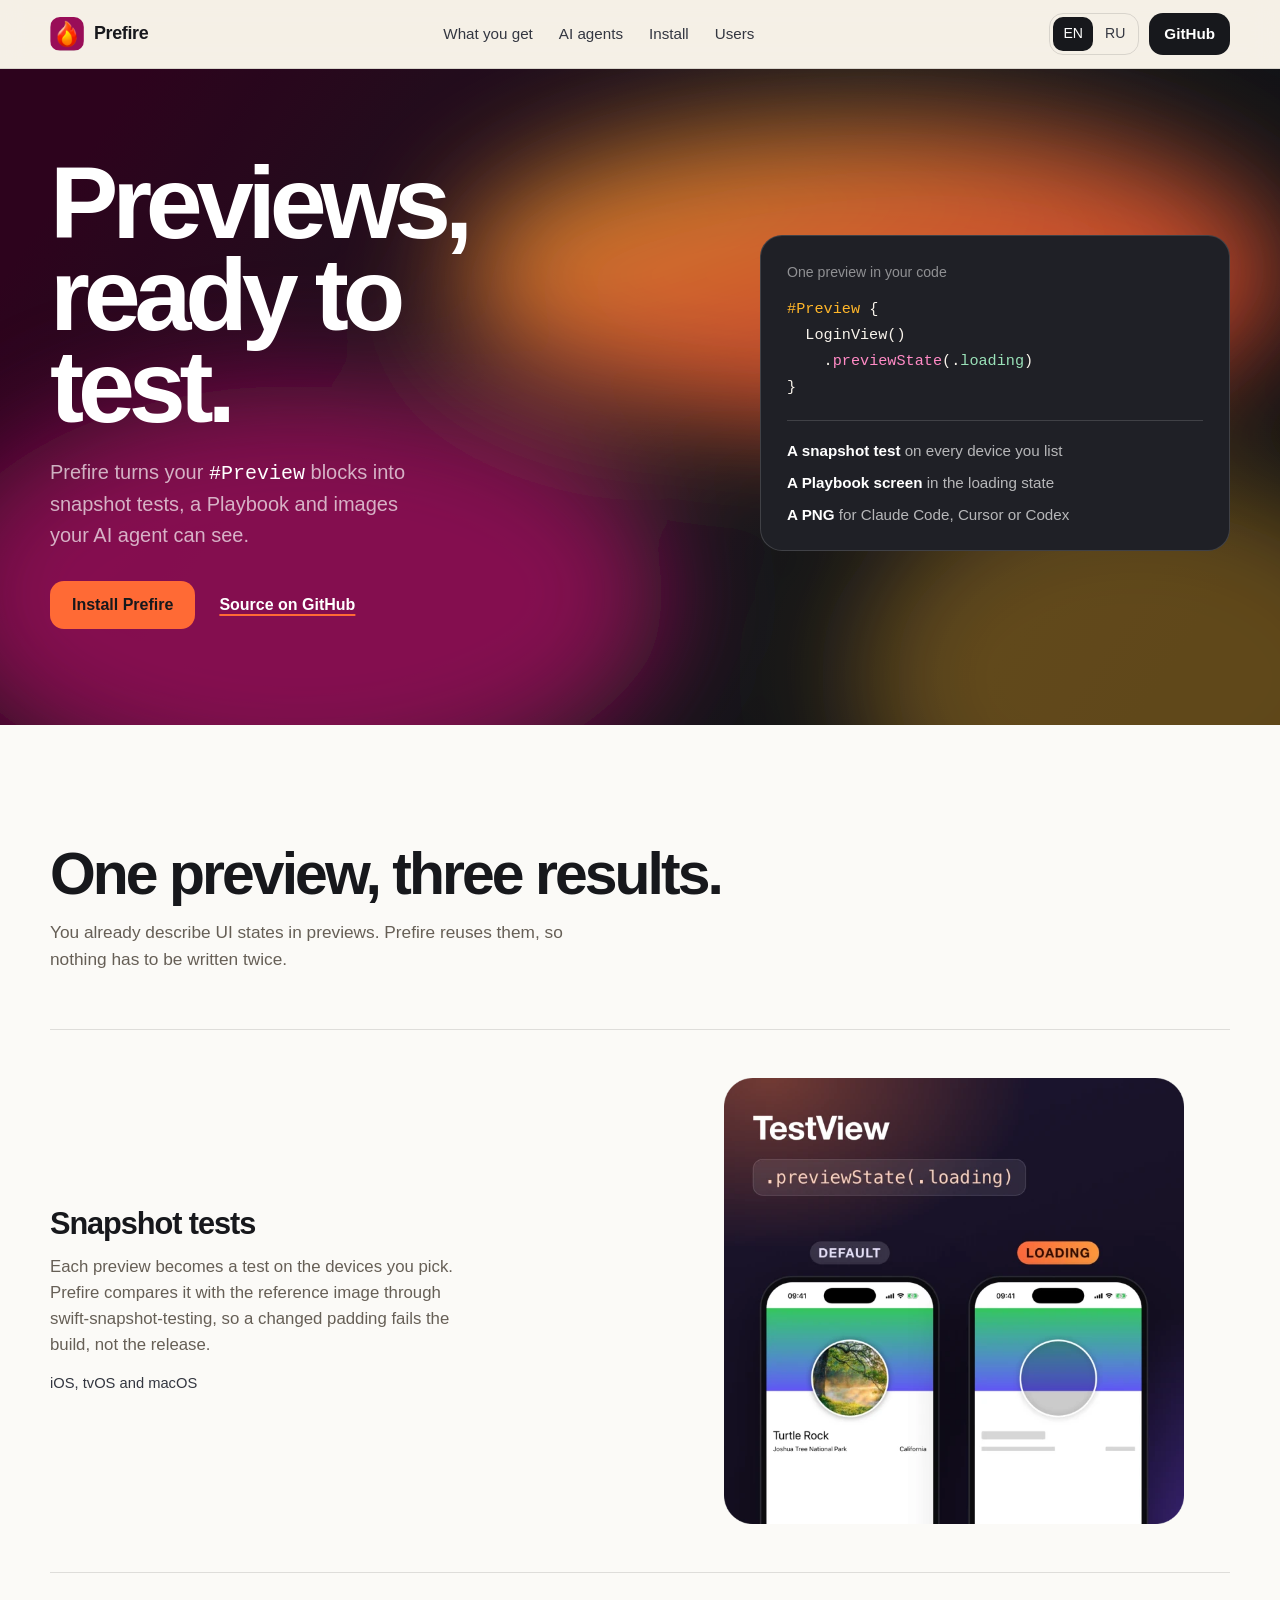
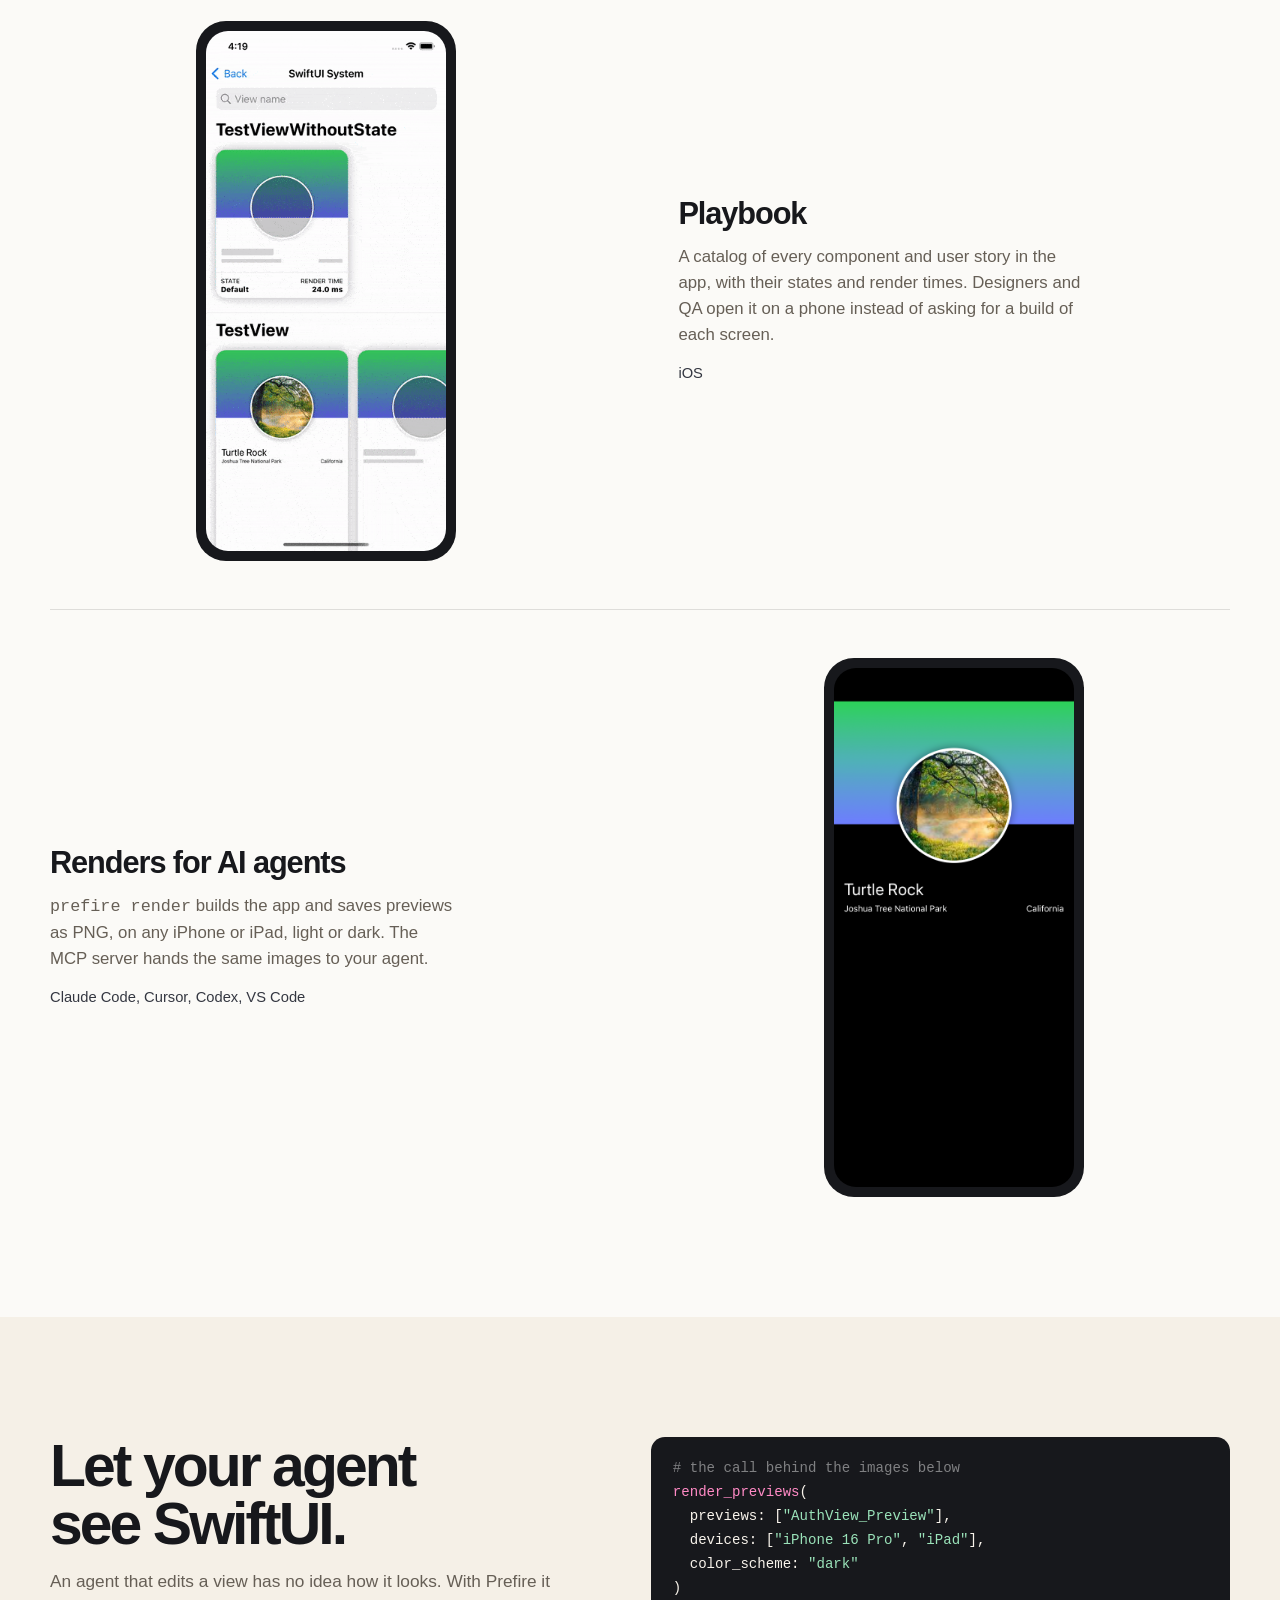
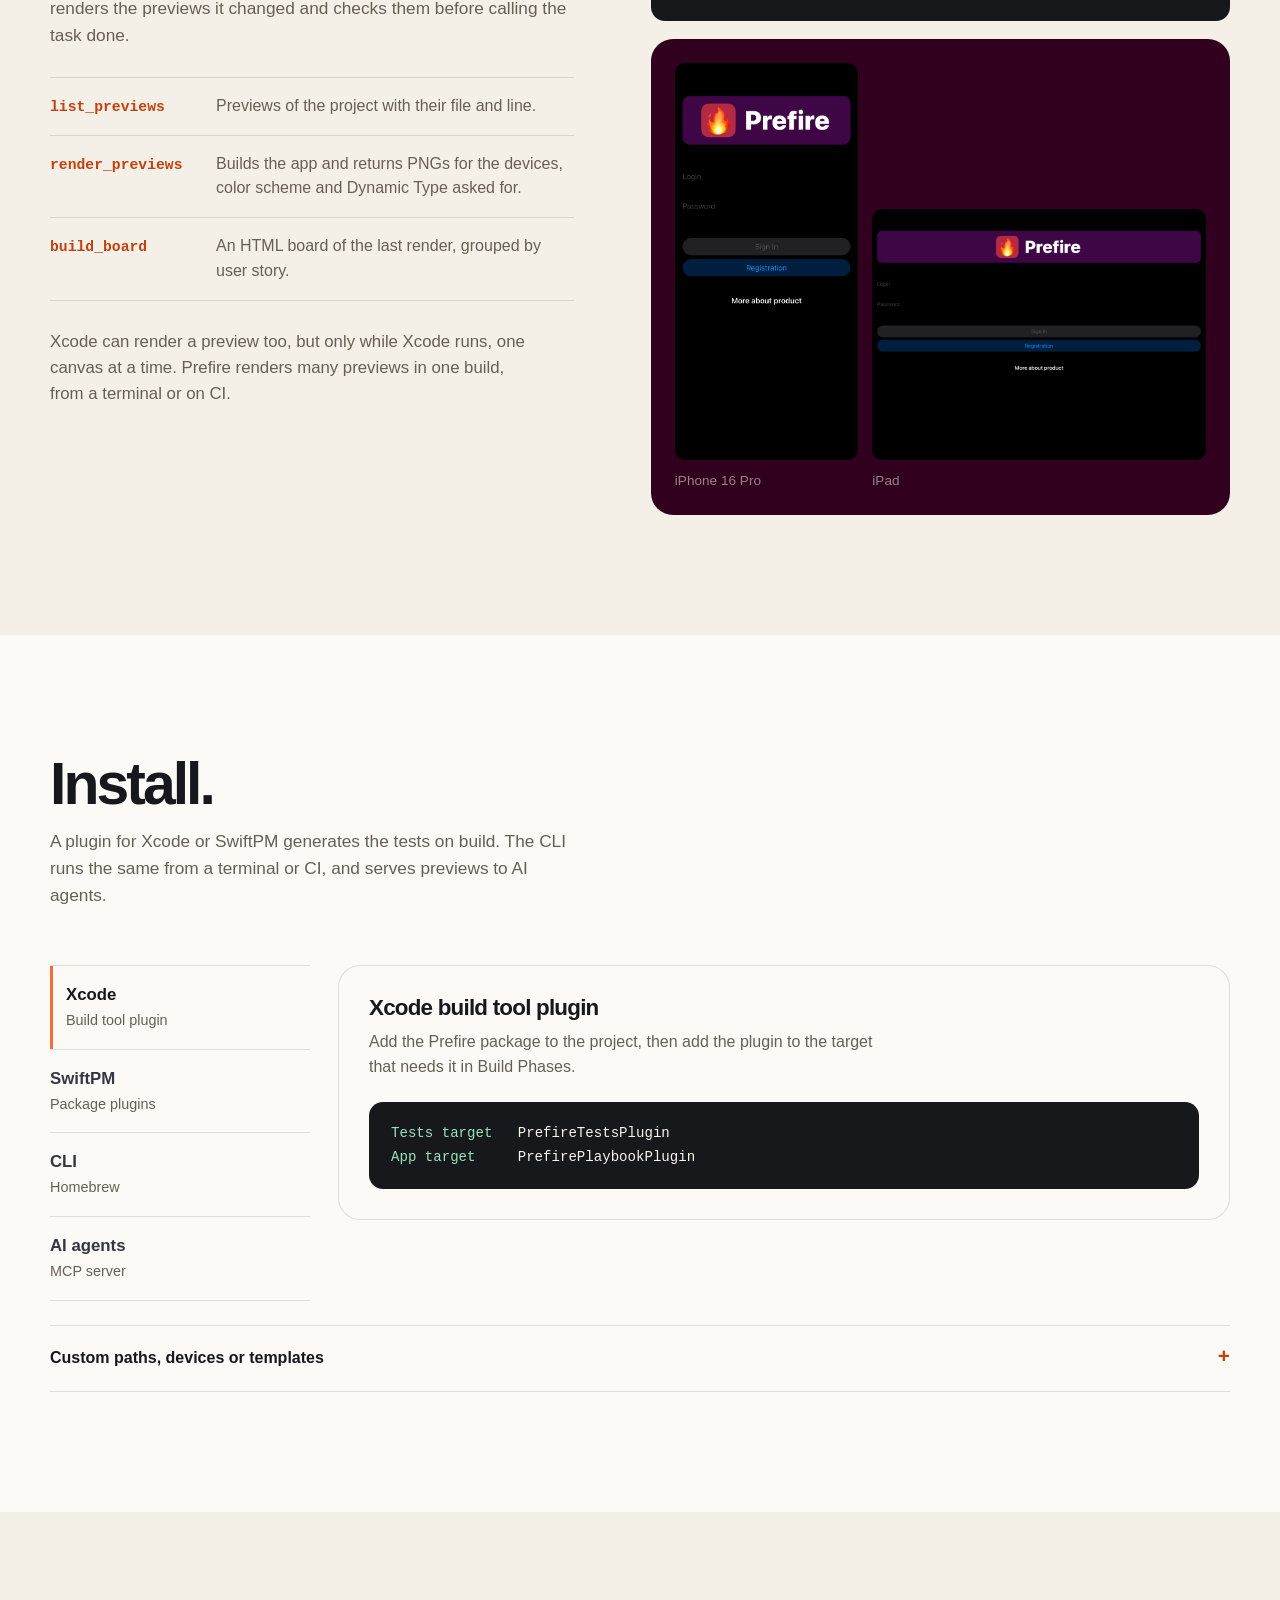
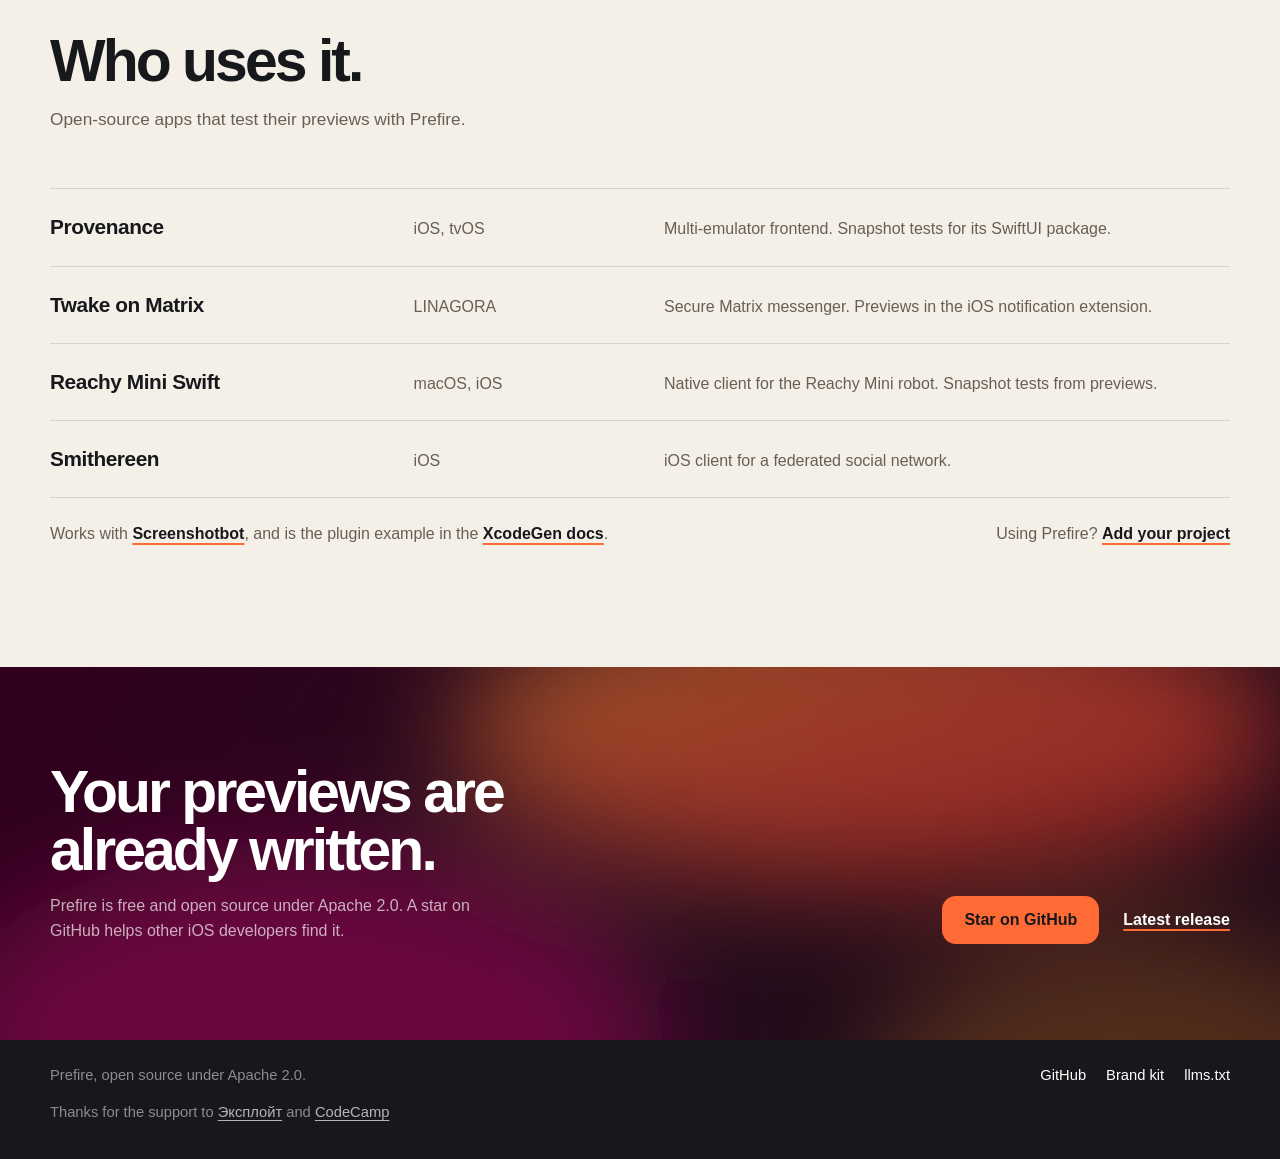
==== commit 2c38623e: "Redesign landing page to drop generic AI-site patterns Audit against the hallmark, taste-skill and u" ====
--- a/index.html
+++ b/index.html
@@ -3,16 +3,16 @@
 <head>
   <meta charset="utf-8">
   <meta name="viewport" content="width=device-width, initial-scale=1">
-  <title>Prefire | SwiftUI previews for tests, Playbook and AI agents</title>
-  <meta name="description" content="Snapshot tests, an iOS Playbook and AI-ready renders from the SwiftUI previews already in your project. Claude Code, Cursor and Codex see your UI through an MCP server.">
+  <title>Prefire: SwiftUI previews as tests, Playbook and AI renders</title>
+  <meta name="description" content="Prefire turns SwiftUI #Preview blocks into snapshot tests, an iOS Playbook and PNG renders that Claude Code, Cursor and Codex can see through an MCP server.">
   <meta name="theme-color" content="#17181c">
   <meta property="og:type" content="website">
-  <meta property="og:title" content="Prefire | SwiftUI previews for tests, Playbook and AI agents">
-  <meta property="og:description" content="Snapshot tests, an iOS Playbook and AI-ready renders from the SwiftUI previews already in your project. Claude Code, Cursor and Codex see your UI through an MCP server.">
+  <meta property="og:title" content="Prefire: SwiftUI previews as tests, Playbook and AI renders">
+  <meta property="og:description" content="Prefire turns SwiftUI #Preview blocks into snapshot tests, an iOS Playbook and PNG renders that Claude Code, Cursor and Codex can see through an MCP server.">
+  <meta property="og:url" content="https://prefire.ru/">
   <meta property="og:image" content="https://prefire.ru/assets/prefire-logo.png">
+  <link rel="canonical" href="https://prefire.ru/">
   <link rel="alternate" type="text/plain" href="/llms.txt" title="llms.txt">
-  <meta property="og:url" content="https://prefire.ru/">
-  <link rel="canonical" href="https://prefire.ru/">
   <link rel="icon" type="image/png" href="assets/prefire-icon.png">
   <link rel="apple-touch-icon" href="assets/prefire-icon.png">
   <style>
@@ -23,773 +23,240 @@
       --ink-soft:#343741;
       --muted:#665f56;
       --ember:#ff6a35;
-      --gold:#ffb629;
+      --ember-hover:#ff8152;
+      --ember-text:#c2410c;
       --plum:#31001e;
-      --magenta:#a0075d;
+      --panel:#1f2026;
+      --on-dark:#fff;
+      --on-dark-muted:rgba(255,255,255,.68);
+      --on-dark-faint:rgba(255,255,255,.5);
       --line:rgba(23,24,28,.13);
       --line-dark:rgba(255,255,255,.15);
+      --header-bg:rgba(245,240,231,.92);
+      --code-text:#f8f3eb;
+      --code-keyword:#ffb629;
+      --code-method:#ff8ac5;
+      --code-value:#9ae2b9;
+      --code-comment:rgba(255,255,255,.45);
+      --font-body:-apple-system,BlinkMacSystemFont,"SF Pro Text","Segoe UI",sans-serif;
+      --font-display:-apple-system,BlinkMacSystemFont,"SF Pro Display","Segoe UI",sans-serif;
+      --font-mono:"SFMono-Regular",Menlo,Consolas,monospace;
       --container:1180px;
-      --header-height:74px;
-      --radius-xl:32px;
-      --radius-lg:24px;
-      --radius-md:16px;
-      --shadow:0 24px 80px rgba(23,24,28,.16);
+      --header-height:68px;
+      --radius-lg:22px;
+      --radius-md:14px;
+      --radius-sm:10px;
     }
     * { box-sizing:border-box; }
-    html { scroll-behavior:smooth; }
+    html { scroll-behavior:smooth; overflow-x:clip; }
     body {
       margin:0;
       min-width:320px;
-      overflow-x:hidden;
+      overflow-x:clip;
       color:var(--ink);
       background:var(--paper);
-      font-family:-apple-system,BlinkMacSystemFont,"SF Pro Display","Segoe UI",sans-serif;
+      font:400 1rem/1.55 var(--font-body);
     }
-    img { display:block; max-width:100%; }
+    img { display:block; max-width:100%; height:auto; }
     a { color:inherit; text-decoration:none; }
     button,summary { font:inherit; }
-    code,pre,.mono { font-family:"SFMono-Regular",Menlo,Consolas,monospace; }
+    code,pre { font-family:var(--font-mono); }
     code { overflow-wrap:anywhere; }
-    h1,h2,h3,p { margin:0; }
-    :focus-visible { outline:3px solid var(--gold); outline-offset:4px; }
+    h1,h2,h3,p,dl,dd,figure { margin:0; }
+    h1,h2,h3 { font-family:var(--font-display); overflow-wrap:break-word; min-width:0; }
+    :focus-visible { outline:3px solid var(--ember); outline-offset:3px; }
     .container { width:min(calc(100% - 32px),var(--container)); margin:0 auto; }
-    [id] { scroll-margin-top:calc(var(--header-height) + 18px); }
-
-    .site-header {
-      position:sticky;
-      top:0;
-      z-index:30;
-      border-bottom:1px solid var(--line);
-      background:rgba(245,240,231,.9);
-      backdrop-filter:blur(18px);
-    }
-    .header-inner {
-      min-height:var(--header-height);
-      display:flex;
-      align-items:center;
-      justify-content:space-between;
-      gap:20px;
-    }
-    .brand { display:flex; align-items:center; gap:12px; font-weight:820; letter-spacing:-.02em; }
-    .brand-mark {
-      width:40px;
-      height:40px;
-      overflow:hidden;
-      flex:0 0 auto;
-      border-radius:13px;
-      box-shadow:0 10px 26px rgba(160,7,93,.24);
-    }
-    .brand-mark img { width:auto; max-width:none; height:40px; }
-    .brand-copy { display:grid; line-height:1.02; }
-    .brand-copy small {
-      margin-top:4px;
-      color:var(--muted);
-      font:650 .66rem/1 "SFMono-Regular",Menlo,monospace;
-      letter-spacing:.08em;
-      text-transform:uppercase;
-    }
-    .nav-wrap,.header-actions { display:flex; align-items:center; }
-    .header-actions { gap:10px; }
-    .brand-kit-link {
-      display:inline-flex;
-      align-items:center;
-      gap:8px;
-      padding:10px 12px;
-      border:1px solid var(--line);
-      border-radius:14px;
-      color:var(--ink-soft);
-      background:rgba(255,255,255,.42);
-      font:720 .72rem/1 "SFMono-Regular",Menlo,monospace;
-      letter-spacing:.07em;
-      text-transform:uppercase;
-    }
-    .brand-kit-link::before {
-      content:"";
-      width:8px;
-      height:8px;
-      border-radius:3px;
-      background:linear-gradient(135deg,var(--gold),var(--ember));
-    }
-    .brand-kit-link:hover,.brand-kit-link:focus-visible { color:var(--ink); border-color:rgba(23,24,28,.28); }
-    .language-switch {
-      display:flex;
-      gap:2px;
-      padding:3px;
-      border:1px solid var(--line);
-      border-radius:14px;
-      background:rgba(23,24,28,.04);
-    }
-    .language-switch button {
-      border:0;
-      border-radius:11px;
-      padding:8px 11px;
-      color:var(--ink-soft);
-      background:transparent;
-      cursor:pointer;
-    }
-    .language-switch button.is-active { color:#fff; background:var(--ink); }
-    .github-link {
-      padding:11px 17px;
-      border-radius:14px;
-      color:#fff;
-      background:var(--ink);
-      font-weight:760;
-    }
+    [id] { scroll-margin-top:calc(var(--header-height) + 16px); }
+    .skip-link { position:absolute; left:16px; top:-60px; z-index:50; padding:10px 14px; border-radius:var(--radius-sm); color:var(--on-dark); background:var(--ink); }
+    .skip-link:focus-visible { top:12px; }
+    .text-link { font-weight:650; text-decoration:underline; text-decoration-color:var(--ember); text-decoration-thickness:2px; text-underline-offset:4px; }
+    .text-link:hover { text-decoration-color:currentColor; }
+
+    .site-header { position:sticky; top:0; z-index:30; border-bottom:1px solid var(--line); background:var(--header-bg); backdrop-filter:blur(14px); }
+    .header-inner { min-height:var(--header-height); display:flex; align-items:center; justify-content:space-between; gap:20px; }
+    .brand { display:flex; align-items:center; gap:10px; font-family:var(--font-display); font-size:1.12rem; font-weight:760; letter-spacing:-.02em; }
+    .brand-mark { width:34px; height:34px; overflow:hidden; border-radius:10px; }
+    .brand-mark img { width:auto; max-width:none; height:34px; }
+    .main-nav { display:flex; align-items:center; gap:26px; color:var(--ink-soft); font-size:.95rem; }
+    .main-nav a:hover { color:var(--ink); }
+    .header-actions { display:flex; align-items:center; gap:10px; }
+    .language-switch { display:flex; gap:2px; padding:3px; border:1px solid var(--line); border-radius:var(--radius-md); }
+    .language-switch button { border:0; border-radius:var(--radius-sm); padding:6px 10px; color:var(--ink-soft); background:transparent; font-size:.88rem; cursor:pointer; }
+    .language-switch button:hover { color:var(--ink); }
+    .language-switch button.is-active { color:var(--on-dark); background:var(--ink); }
+    .github-link { padding:9px 15px; border-radius:var(--radius-md); color:var(--on-dark); background:var(--ink); font-weight:650; font-size:.95rem; }
+    .github-link:hover { background:var(--ink-soft); }
     .mobile-menu { display:none; position:relative; }
-    .mobile-menu summary {
-      width:42px;
-      height:42px;
-      display:grid;
-      place-items:center;
-      border:1px solid var(--line);
-      border-radius:14px;
-      background:var(--paper-bright);
-      cursor:pointer;
-      list-style:none;
-    }
+    .mobile-menu summary { width:40px; height:40px; display:grid; place-items:center; border:1px solid var(--line); border-radius:var(--radius-md); cursor:pointer; list-style:none; }
     .mobile-menu summary::-webkit-details-marker { display:none; }
-    .mobile-menu nav {
-      position:absolute;
-      top:calc(100% + 10px);
-      right:0;
-      min-width:220px;
-      display:grid;
-      gap:4px;
-      padding:10px;
-      border:1px solid var(--line);
-      border-radius:var(--radius-md);
-      background:var(--paper-bright);
-      box-shadow:var(--shadow);
-    }
-    .mobile-menu nav a { padding:11px 12px; border-radius:11px; }
-    .mobile-menu nav a:hover,.mobile-menu nav a:focus-visible { background:rgba(255,106,53,.1); }
-
-    .hero {
-      position:relative;
-      display:grid;
-      align-items:start;
-      overflow:hidden;
-      color:#fff;
-      background:var(--ink);
-      isolation:isolate;
-    }
-    .hero-bg {
-      position:absolute;
-      inset:0;
-      z-index:-3;
-      width:100%;
-      height:100%;
-      object-fit:cover;
-      opacity:.92;
-    }
-    .hero::before {
-      content:"";
-      position:absolute;
-      inset:0;
-      z-index:-2;
-      background:
-        linear-gradient(90deg,rgba(23,24,28,.18),rgba(23,24,28,.04) 52%,rgba(23,24,28,.24)),
-        linear-gradient(180deg,rgba(23,24,28,.04),rgba(23,24,28,.24));
-      pointer-events:none;
-    }
-    .hero::after {
-      content:"";
-      position:absolute;
-      inset:0;
-      z-index:-1;
-      background-image:
-        linear-gradient(rgba(255,255,255,.055) 1px,transparent 1px),
-        linear-gradient(90deg,rgba(255,255,255,.055) 1px,transparent 1px);
-      background-size:72px 72px;
-      mask-image:linear-gradient(90deg,#000,rgba(0,0,0,.55) 72%,transparent);
-      pointer-events:none;
-    }
-    .hero-inner {
-      display:grid;
-      grid-template-columns:minmax(0,1.18fr) minmax(330px,.72fr);
-      gap:70px;
-      align-items:center;
-      padding:72px 0 88px;
-    }
-    .hero-copy { display:grid; gap:25px; }
-    .eyebrow {
-      color:var(--ember);
-      font:760 .74rem/1.2 "SFMono-Regular",Menlo,monospace;
-      letter-spacing:.14em;
-      text-transform:uppercase;
-    }
-    h1 {
-      max-width:8.4ch;
-      font-size:clamp(5.1rem,9vw,8.3rem);
-      line-height:.84;
-      letter-spacing:-.068em;
-      text-wrap:balance;
-    }
-    h2 {
-      font-size:clamp(2.65rem,5vw,4.8rem);
-      line-height:.94;
-      letter-spacing:-.057em;
-      text-wrap:balance;
-    }
-    h3 { font-size:1.34rem; letter-spacing:-.03em; }
-    .hero-copy>p {
-      max-width:650px;
-      color:rgba(255,255,255,.72);
-      font-size:clamp(1.08rem,1.6vw,1.28rem);
-      line-height:1.5;
-    }
-    .hero-copy code { color:#fff; }
-    .hero-actions { display:flex; align-items:center; flex-wrap:wrap; gap:18px; }
-    .button {
-      min-height:50px;
-      display:inline-flex;
-      align-items:center;
-      justify-content:center;
-      padding:0 21px;
-      border-radius:14px;
-      font-weight:790;
-    }
-    .button-primary {
-      color:var(--ink);
-      background:linear-gradient(135deg,var(--gold),var(--ember));
-      box-shadow:0 18px 40px rgba(255,106,53,.28);
-    }
-    .button-link {
-      display:inline-flex;
-      align-items:center;
-      gap:9px;
-      color:rgba(255,255,255,.78);
-      font-weight:720;
-    }
-    .button-link::after { content:"↗"; color:var(--ember); }
-    .button-link:hover,.button-link:focus-visible { color:#fff; }
-    .proof-card {
-      align-self:end;
-      padding:26px;
-      border:1px solid rgba(255,255,255,.2);
-      border-radius:var(--radius-lg);
-      background:rgba(23,24,28,.42);
-      box-shadow:0 24px 70px rgba(23,24,28,.24);
-      backdrop-filter:blur(18px);
-    }
-    .proof-top { display:flex; justify-content:space-between; align-items:center; gap:18px; }
-    .proof-label {
-      color:var(--ember);
-      font:760 .7rem/1.2 "SFMono-Regular",Menlo,monospace;
-      letter-spacing:.13em;
-      text-transform:uppercase;
-    }
-    .status {
-      display:inline-flex;
-      align-items:center;
-      gap:7px;
-      color:#a9ebc4;
-      font:720 .68rem/1 "SFMono-Regular",Menlo,monospace;
-    }
-    .status::before {
-      content:"";
-      width:7px;
-      height:7px;
-      border-radius:50%;
-      background:#62d694;
-      box-shadow:0 0 13px rgba(98,214,148,.6);
-    }
-    .proof-card pre {
-      margin:22px 0 26px;
-      overflow:auto;
-      color:#f8f3eb;
-      font-size:.92rem;
-      line-height:1.72;
-    }
-    .token-hot { color:var(--gold); }
-    .token-method { color:#ff8ac5; }
-    .token-value { color:#9ae2b9; }
-    .proof-result {
-      display:flex;
-      align-items:center;
-      justify-content:space-between;
-      gap:20px;
-      padding-top:20px;
-      border-top:1px solid rgba(255,255,255,.16);
-    }
-    .proof-result strong { font-size:1.2rem; letter-spacing:-.03em; }
-    .proof-platforms { color:rgba(255,255,255,.58); font-size:.82rem; text-align:right; line-height:1.45; }
-
-    .section { padding:clamp(88px,10vw,124px) 0; }
-    .section-soft { background:var(--paper-bright); }
-    .section-dark { color:#fff; background:var(--ink); }
-    .section-head {
-      display:grid;
-      grid-template-columns:minmax(0,1fr) minmax(280px,.62fr);
-      gap:48px;
-      align-items:end;
-      margin-bottom:58px;
-    }
-    .section-title { display:grid; gap:17px; }
-    .section-head>p { color:var(--muted); font-size:1.06rem; line-height:1.65; }
-    .section-dark .section-head>p { color:rgba(255,255,255,.62); }
-
-    .result-stage {
-      min-height:570px;
-      display:grid;
-      grid-template-columns:minmax(0,.82fr) minmax(420px,1.18fr);
-      overflow:hidden;
-      border-radius:var(--radius-xl);
-      color:#fff;
-      background:var(--ink);
-      box-shadow:var(--shadow);
-    }
-    .result-copy {
-      padding:clamp(34px,5vw,62px);
-      display:flex;
-      flex-direction:column;
-      justify-content:space-between;
-      gap:46px;
-    }
-    .result-copy-top { display:grid; gap:18px; }
-    .result-index {
-      color:var(--ember);
-      font:760 .72rem/1 "SFMono-Regular",Menlo,monospace;
-      letter-spacing:.12em;
-    }
-    .result-copy h3 { max-width:10ch; font-size:clamp(2.4rem,4vw,4rem); line-height:.96; }
-    .result-copy p { max-width:480px; color:rgba(255,255,255,.64); line-height:1.6; }
-    .result-specs {
-      display:grid;
-      gap:14px;
-      padding-top:24px;
-      border-top:1px solid var(--line-dark);
-    }
-    .result-spec {
-      display:flex;
-      align-items:baseline;
-      justify-content:space-between;
-      gap:20px;
-    }
-    .result-spec strong { font-size:1rem; }
-    .result-spec span { color:rgba(255,255,255,.5); font-size:.82rem; text-align:right; }
-    .result-visual {
-      position:relative;
-      min-height:570px;
-      display:grid;
-      grid-template-columns:minmax(210px,.9fr) minmax(250px,1.1fr);
-      gap:18px;
-      align-items:center;
-      padding:36px;
-      background:
-        linear-gradient(rgba(255,255,255,.04) 1px,transparent 1px),
-        linear-gradient(90deg,rgba(255,255,255,.04) 1px,transparent 1px),
-        radial-gradient(circle at 78% 24%,rgba(255,106,53,.32),transparent 34%),
-        var(--plum);
-      background-size:56px 56px,56px 56px,auto,auto;
-    }
-    .snapshot-proof {
-      display:grid;
-      gap:10px;
-      padding:18px;
-      border:1px solid rgba(255,255,255,.16);
-      border-radius:20px;
-      background:rgba(23,24,28,.5);
-      backdrop-filter:blur(12px);
-    }
-    .snapshot-proof>span {
-      margin-bottom:5px;
-      color:rgba(255,255,255,.5);
-      font:700 .68rem/1.2 "SFMono-Regular",Menlo,monospace;
-      letter-spacing:.1em;
-      text-transform:uppercase;
-    }
-    .snapshot-row {
-      display:flex;
-      align-items:center;
-      justify-content:space-between;
-      gap:14px;
-      padding:14px;
-      border:1px solid rgba(255,255,255,.1);
-      border-radius:12px;
-      color:rgba(255,255,255,.8);
-      background:rgba(255,255,255,.045);
-      font:650 .7rem/1.35 "SFMono-Regular",Menlo,monospace;
-    }
-    .snapshot-status { display:inline-flex; align-items:center; gap:7px; color:#9ae2b9; }
-    .snapshot-status::before { content:""; width:6px; height:6px; border-radius:50%; background:#62d694; }
-    .playbook-proof {
-      justify-self:center;
-      width:min(100%,280px);
-      padding:15px;
-      border:1px solid rgba(255,255,255,.16);
-      border-radius:28px;
-      background:rgba(23,24,28,.52);
-      box-shadow:0 26px 60px rgba(23,24,28,.32);
-      backdrop-filter:blur(12px);
-    }
-    .playbook-proof img { width:100%; max-height:430px; object-fit:contain; border-radius:16px; }
-
-    .workflow-stage { position:relative; }
-    .steps {
-      position:relative;
-      z-index:2;
-      display:grid;
-      grid-template-columns:repeat(3,minmax(0,1fr));
-      border-top:1px solid var(--line-dark);
-      border-bottom:1px solid var(--line-dark);
-    }
-    .step { min-height:245px; padding:30px 34px 34px 0; }
-    .step+.step { padding-left:34px; border-left:1px solid var(--line-dark); }
-    .step-number {
-      display:block;
-      margin-bottom:62px;
-      color:var(--ember);
-      font:760 .72rem/1 "SFMono-Regular",Menlo,monospace;
-      letter-spacing:.08em;
-    }
-    .step p { max-width:300px; margin-top:13px; color:rgba(255,255,255,.58); line-height:1.58; }
-    .step code { color:#fff; }
-    .confidence-path {
-      width:min(100%,720px);
-      margin:32px auto 0;
-      border:1px solid var(--line-dark);
-      border-radius:var(--radius-lg);
-      background:var(--ink);
-      box-shadow:0 24px 70px rgba(0,0,0,.2);
-      overflow:hidden;
-    }
-
-    .install-shell {
-      display:grid;
-      grid-template-columns:300px minmax(0,1fr);
-      gap:22px;
-    }
+    .mobile-menu nav { position:absolute; top:calc(100% + 10px); right:0; min-width:200px; display:grid; padding:8px; border:1px solid var(--line); border-radius:var(--radius-md); background:var(--paper-bright); }
+    .mobile-menu nav a { padding:10px 12px; border-radius:var(--radius-sm); }
+    .mobile-menu nav a:hover { background:var(--paper); }
+
+    .button { min-height:48px; display:inline-flex; align-items:center; justify-content:center; padding:0 22px; border-radius:var(--radius-md); font-weight:700; transition:background-color .15s ease,transform .1s ease; }
+    .button:active { transform:translateY(1px); }
+    .button-primary { color:var(--ink); background:var(--ember); }
+    .button-primary:hover { background:var(--ember-hover); }
+
+    .hero { position:relative; overflow:hidden; color:var(--on-dark); background:var(--ink); isolation:isolate; }
+    .hero-bg { position:absolute; inset:0; z-index:-1; width:100%; height:100%; object-fit:cover; opacity:.85; }
+    .hero-inner { display:grid; grid-template-columns:minmax(0,1.1fr) minmax(0,.8fr); gap:64px; align-items:center; padding:88px 0 96px; }
+    .hero-copy { display:grid; gap:24px; justify-items:start; }
+    h1 { max-width:9ch; font-size:clamp(3.6rem,8vw,7.2rem); line-height:.9; letter-spacing:-.06em; font-weight:800; }
+    .hero-copy>p { max-width:34ch; color:var(--on-dark-muted); font-size:clamp(1.08rem,1.6vw,1.25rem); }
+    .hero-copy>p code { color:var(--on-dark); }
+    .hero-actions { display:flex; align-items:center; flex-wrap:wrap; gap:14px 24px; margin-top:6px; }
+    .hero-actions .text-link { color:var(--on-dark); }
+    .source-panel { padding:24px 26px; border:1px solid var(--line-dark); border-radius:var(--radius-lg); background:var(--panel); }
+    .source-panel>span { color:var(--on-dark-faint); font-size:.88rem; }
+    .source-panel pre { margin:12px 0 20px; color:var(--code-text); font-size:.95rem; line-height:1.7; overflow:auto; }
+    .k { color:var(--code-keyword); }
+    .m { color:var(--code-method); }
+    .v { color:var(--code-value); }
+    .c { color:var(--code-comment); }
+    .source-panel ul { display:grid; gap:8px; margin:0; padding:18px 0 0; border-top:1px solid var(--line-dark); list-style:none; color:var(--on-dark-muted); font-size:.95rem; }
+    .source-panel li strong { color:var(--on-dark); font-weight:650; }
+
+    .section { padding:clamp(80px,10vw,120px) 0; }
+    .section-bright { background:var(--paper-bright); }
+    .section-head { max-width:720px; display:grid; gap:16px; margin-bottom:56px; }
+    .ai-copy .section-head { margin-bottom:0; }
+    h2 { font-size:clamp(2.4rem,4.6vw,4.2rem); line-height:.98; letter-spacing:-.05em; font-weight:780; text-wrap:balance; }
+    .section-head p { max-width:56ch; color:var(--muted); font-size:1.08rem; }
+    h3 { font-size:clamp(1.6rem,2.4vw,2.1rem); line-height:1.08; letter-spacing:-.035em; font-weight:740; }
+
+    .output { display:grid; grid-template-columns:minmax(0,1fr) minmax(0,1fr); gap:clamp(32px,6vw,88px); align-items:center; padding:48px 0; border-top:1px solid var(--line); }
+    .output:last-child { padding-bottom:0; }
+    .output:nth-child(even) .output-media { order:-1; }
+    .output-copy { display:grid; gap:14px; max-width:46ch; }
+    .output-copy p { color:var(--muted); font-size:1.05rem; }
+    .output-copy .platforms { color:var(--ink-soft); font-size:.92rem; }
+    .output-media { display:flex; justify-content:center; }
+    .output-media img { border-radius:var(--radius-lg); }
+    .media-phone { width:min(100%,260px); padding:10px; border-radius:30px; background:var(--ink); }
+    .media-phone img { border-radius:22px; }
+    .media-wide { width:min(100%,460px); }
+
+    .ai-layout { display:grid; grid-template-columns:minmax(0,.95fr) minmax(0,1.05fr); gap:clamp(32px,6vw,80px); align-items:start; }
+    .ai-copy { display:grid; gap:28px; }
+    .ai-copy>p { color:var(--muted); font-size:1.05rem; max-width:52ch; }
+    .tools { display:grid; border-top:1px solid var(--line); }
+    .tools div { display:grid; grid-template-columns:150px minmax(0,1fr); gap:16px; padding:16px 0; border-bottom:1px solid var(--line); }
+    .tools dt code { color:var(--ember-text); font-weight:700; font-size:.92rem; }
+    .tools dd { color:var(--muted); }
+    .ai-media { display:grid; gap:18px; }
+    .code-block { max-width:100%; padding:20px 22px; overflow:auto; border-radius:var(--radius-md); color:var(--code-text); background:var(--ink); }
+    .code-block pre { margin:0; min-width:max-content; font-size:.88rem; line-height:1.7; }
+    .renders { display:grid; grid-template-columns:minmax(0,.55fr) minmax(0,1fr); gap:14px; align-items:end; padding:24px; border-radius:var(--radius-lg); background:var(--plum); }
+    .renders figure { display:grid; gap:10px; }
+    .renders img { width:100%; border-radius:var(--radius-sm); }
+    .renders figcaption { color:var(--on-dark-faint); font-size:.85rem; }
+
+    .install-shell { display:grid; grid-template-columns:260px minmax(0,1fr); gap:28px; }
     .install-shell>div { min-width:0; }
-    .install-tabs { display:grid; align-content:start; gap:2px; border-top:1px solid var(--line); }
-    .install-tab {
-      width:100%;
-      padding:20px 0;
-      border:0;
-      border-bottom:1px solid var(--line);
-      color:var(--ink);
-      background:transparent;
-      text-align:left;
-      cursor:pointer;
-    }
-    .install-tab strong { display:block; margin-bottom:6px; font-size:1.05rem; }
-    .install-tab span { color:var(--muted); font-size:.86rem; }
-    .install-tab[aria-selected="true"] strong { color:var(--ember); }
-    .install-tab[aria-selected="true"] strong::after { content:" →"; }
-    .tab-panel {
-      min-height:320px;
-      padding:34px;
-      border:1px solid var(--line);
-      border-radius:var(--radius-xl);
-      background:var(--paper-bright);
-    }
+    .install-tabs { display:grid; align-content:start; border-top:1px solid var(--line); }
+    .install-tab { width:100%; padding:16px 0; border:0; border-bottom:1px solid var(--line); color:var(--ink-soft); background:transparent; text-align:left; cursor:pointer; }
+    .install-tab strong { display:block; font-size:1.05rem; font-weight:650; }
+    .install-tab span { color:var(--muted); font-size:.9rem; }
+    .install-tab:hover { color:var(--ink); }
+    .install-tab[aria-selected="true"] { color:var(--ink); box-shadow:inset 3px 0 0 var(--ember); padding-left:16px; }
+    .tab-panel { padding:30px; border:1px solid var(--line); border-radius:var(--radius-lg); background:var(--paper-bright); }
     .tab-panel[hidden] { display:none; }
-    .tab-panel p { max-width:620px; margin:13px 0 28px; color:var(--muted); line-height:1.58; }
-    .tab-panel .panel-links { margin:20px 0 0; }
-    .panel-links a { color:var(--ink); font-weight:720; text-decoration:underline; text-decoration-color:var(--ember); text-underline-offset:3px; }
-    .code-block {
-      max-width:100%;
-      padding:24px;
-      overflow:auto;
-      border-radius:var(--radius-md);
-      color:#fff;
-      background:var(--ink);
-    }
-    .code-block pre { margin:0; min-width:max-content; font-size:.86rem; line-height:1.7; }
-    .users-grid {
-      display:grid;
-      grid-template-columns:repeat(4,minmax(0,1fr));
-      border-top:1px solid var(--line);
-    }
-    .user-card {
-      display:grid;
-      align-content:start;
-      gap:12px;
-      min-height:230px;
-      padding:30px 26px 30px 0;
-      transition:color .2s ease;
-    }
-    .user-card+.user-card { padding-left:26px; border-left:1px solid var(--line); }
-    .user-card .step-number { margin-bottom:10px; color:var(--ember); }
-    .user-card h3 { display:flex; justify-content:space-between; gap:12px; }
-    .user-card h3::after { content:"↗"; color:var(--ember); font-size:1rem; }
-    .user-card p { color:var(--muted); line-height:1.55; }
-    .user-card:hover h3,.user-card:focus-visible h3 { color:var(--ember); }
-    .users-note {
-      display:flex;
-      flex-wrap:wrap;
-      justify-content:space-between;
-      gap:14px 32px;
-      padding-top:24px;
-      border-top:1px solid var(--line);
-      color:var(--muted);
-      line-height:1.55;
-    }
-    .users-note a { color:var(--ink); font-weight:720; text-decoration:underline; text-decoration-color:var(--ember); text-underline-offset:3px; }
-    .config-disclosure {
-      margin-top:20px;
-      overflow:hidden;
-      border-top:1px solid var(--line);
-      border-bottom:1px solid var(--line);
-    }
-    .config-disclosure summary {
-      display:flex;
-      align-items:center;
-      justify-content:space-between;
-      gap:20px;
-      padding:22px 0;
-      cursor:pointer;
-      list-style:none;
-      font-weight:780;
-    }
+    .tab-panel h3 { font-size:1.4rem; }
+    .tab-panel p { max-width:60ch; margin:10px 0 22px; color:var(--muted); }
+    .tab-panel .panel-links { display:flex; gap:20px; margin:20px 0 0; }
+    .config-disclosure { margin-top:24px; border-top:1px solid var(--line); border-bottom:1px solid var(--line); }
+    .config-disclosure summary { display:flex; justify-content:space-between; gap:20px; padding:20px 0; cursor:pointer; list-style:none; font-weight:650; }
     .config-disclosure summary::-webkit-details-marker { display:none; }
-    .config-disclosure summary::after { content:"+"; color:var(--ember); font-size:1.4rem; }
+    .config-disclosure summary::after { content:"+"; color:var(--ember-text); font-size:1.3rem; line-height:1; }
     .config-disclosure[open] summary::after { content:"−"; }
-    .config-content {
-      display:grid;
-      grid-template-columns:minmax(0,.72fr) minmax(300px,1fr);
-      gap:30px;
-      padding:0 0 26px;
-    }
-    .config-content>* { min-width:0; }
-    .config-content p { color:var(--muted); line-height:1.58; }
-
-    .closing {
-      position:relative;
-      overflow:hidden;
-      padding:100px 0;
-      color:#fff;
-      background:var(--plum);
-      isolation:isolate;
-    }
-    .closing::before {
-      content:"";
-      position:absolute;
-      inset:0;
-      z-index:-2;
-      background:url("brand/assets/prefire-ember-field.svg") center/cover no-repeat;
-      opacity:.68;
-    }
-    .closing::after {
-      content:"";
-      position:absolute;
-      inset:0;
-      z-index:-1;
-      background:linear-gradient(90deg,rgba(49,0,30,.18),rgba(23,24,28,.58));
-    }
-    .closing-grid {
-      display:grid;
-      grid-template-columns:minmax(0,1fr) auto;
-      gap:44px;
-      align-items:end;
-    }
-    .closing h2 { max-width:760px; }
-    .closing p { max-width:620px; margin-top:17px; color:rgba(255,255,255,.68); line-height:1.55; }
-    .closing-actions { display:grid; gap:14px; min-width:210px; }
-    .closing-actions .button-link { justify-content:center; }
-    .footer { padding:26px 0 40px; color:rgba(255,255,255,.48); background:var(--ink); }
-    .footer-inner {
-      display:flex;
-      justify-content:space-between;
-      align-items:center;
-      gap:18px;
-      padding-top:22px;
-      border-top:1px solid var(--line-dark);
-    }
-    .footer-links { display:flex; flex-wrap:wrap; gap:18px; color:#fff; }
-    .footer-thanks { padding-top:18px; font-size:.86rem; }
-    .footer-thanks a { color:rgba(255,255,255,.78); text-decoration:underline; text-decoration-color:rgba(255,255,255,.28); text-underline-offset:3px; }
-    .footer-thanks a:hover,.footer-thanks a:focus-visible { color:#fff; text-decoration-color:var(--ember); }
-
-    .ai-stage {
-      display:grid;
-      grid-template-columns:minmax(0,1fr) minmax(0,1fr);
-      overflow:hidden;
-      border-radius:var(--radius-xl);
-      color:#fff;
-      background:var(--ink);
-      box-shadow:var(--shadow);
-    }
-    .ai-stage>* { min-width:0; }
-    .agent-session {
-      display:grid;
-      align-content:start;
-      gap:18px;
-      padding:clamp(28px,4vw,48px);
-    }
-    .agent-line { display:grid; gap:8px; font:600 .84rem/1.6 "SFMono-Regular",Menlo,monospace; }
-    .agent-line>span {
-      color:rgba(255,255,255,.45);
-      font-size:.66rem;
-      letter-spacing:.12em;
-      text-transform:uppercase;
-    }
-    .agent-prompt { color:#fff; font-family:-apple-system,BlinkMacSystemFont,"SF Pro Text",sans-serif; font-size:1.02rem; font-weight:600; line-height:1.5; }
-    .agent-call {
-      padding:16px 18px;
-      overflow:auto;
-      border:1px solid rgba(255,255,255,.12);
-      border-radius:14px;
-      color:rgba(255,255,255,.82);
-      background:rgba(255,255,255,.04);
-      white-space:pre;
-    }
-    .agent-result { display:flex; align-items:center; gap:9px; color:#9ae2b9; }
-    .agent-result::before { content:""; width:7px; height:7px; border-radius:50%; background:#62d694; box-shadow:0 0 13px rgba(98,214,148,.6); }
-    .agent-reply { color:rgba(255,255,255,.66); font-family:-apple-system,BlinkMacSystemFont,"SF Pro Text",sans-serif; font-size:.98rem; line-height:1.55; }
-    .render-visual {
-      display:flex;
-      align-items:center;
-      justify-content:center;
-      gap:22px;
-      padding:40px 32px;
-      background:
-        linear-gradient(rgba(255,255,255,.04) 1px,transparent 1px),
-        linear-gradient(90deg,rgba(255,255,255,.04) 1px,transparent 1px),
-        radial-gradient(circle at 30% 80%,rgba(255,106,53,.3),transparent 40%),
-        var(--plum);
-      background-size:56px 56px,56px 56px,auto,auto;
-    }
-    .render-shot { display:grid; gap:12px; justify-items:center; }
-    .render-shot figcaption { color:rgba(255,255,255,.55); font:650 .66rem/1.3 "SFMono-Regular",Menlo,monospace; text-align:center; }
-    .device {
-      position:relative;
-      display:grid;
-      align-content:center;
-      gap:9px;
-      padding:22px 16px;
-      border:5px solid #26272d;
-      background:#0d0e11;
-      box-shadow:0 26px 60px rgba(0,0,0,.4);
-    }
-    .device-phone { width:150px; height:300px; border-radius:30px; }
-    .device-pad { width:230px; height:300px; border-radius:20px; padding-inline:44px; }
-    .device-phone::before { content:""; position:absolute; top:9px; left:50%; width:44px; height:12px; border-radius:8px; background:#26272d; transform:translateX(-50%); }
-    .ui-title { margin-bottom:8px; height:12px; width:70%; border-radius:6px; background:rgba(255,255,255,.9); }
-    .ui-sub { height:7px; width:90%; margin-bottom:10px; border-radius:4px; background:rgba(255,255,255,.28); }
-    .ui-field { height:28px; border:1px solid rgba(255,255,255,.14); border-radius:8px; background:rgba(255,255,255,.06); }
-    .ui-button { height:32px; margin-top:6px; border-radius:9px; background:linear-gradient(135deg,var(--gold),var(--ember)); }
-    .ai-grid {
-      display:grid;
-      grid-template-columns:repeat(3,minmax(0,1fr));
-      margin-top:22px;
-      border-top:1px solid var(--line);
-    }
-    .ai-tool { display:grid; align-content:start; gap:10px; padding:28px 26px 28px 0; }
-    .ai-tool+.ai-tool { padding-left:26px; border-left:1px solid var(--line); }
-    .ai-tool code { color:var(--ember); font-weight:700; }
-    .ai-tool p { color:var(--muted); line-height:1.55; }
-    .ai-why {
-      display:grid;
-      grid-template-columns:minmax(0,.7fr) minmax(0,1fr);
-      gap:30px;
-      padding:26px 0 0;
-      border-top:1px solid var(--line);
-    }
-    .ai-why h3 { font-size:1.2rem; }
-    .ai-why ul { display:grid; gap:9px; margin:0; padding:0; list-style:none; color:var(--muted); line-height:1.5; }
-    .ai-why li { display:flex; gap:10px; }
-    .ai-why li::before { content:"→"; color:var(--ember); }
-
-    @media (max-width:1040px) {
-      .hero-inner { grid-template-columns:1fr; gap:56px; }
-      .proof-card { max-width:680px; }
-      .result-stage { grid-template-columns:1fr; }
-      .result-copy { min-height:380px; }
-      .ai-stage { grid-template-columns:1fr; }
+    .config-content { display:grid; grid-template-columns:minmax(0,.7fr) minmax(0,1fr); gap:30px; padding:0 0 24px; }
+    .config-content p { color:var(--muted); }
+
+    .users-list { margin:0; padding:0; list-style:none; border-top:1px solid var(--line); }
+    .users-list a { display:grid; grid-template-columns:minmax(0,.9fr) minmax(0,.6fr) minmax(0,1.5fr); gap:24px; align-items:baseline; padding:22px 0; border-bottom:1px solid var(--line); }
+    .users-list strong { font-family:var(--font-display); font-size:1.3rem; letter-spacing:-.02em; font-weight:700; }
+    .users-list span { color:var(--muted); }
+    .users-list a:hover strong { color:var(--ember-text); }
+    .users-note { display:flex; flex-wrap:wrap; justify-content:space-between; gap:12px 32px; padding-top:24px; color:var(--muted); }
+    .users-note a { color:var(--ink); }
+
+    .closing { position:relative; overflow:hidden; padding:96px 0; color:var(--on-dark); background:var(--plum); isolation:isolate; }
+    .closing-bg { position:absolute; inset:0; z-index:-1; width:100%; height:100%; object-fit:cover; opacity:.55; }
+    .closing-grid { display:grid; grid-template-columns:minmax(0,1fr) auto; gap:40px; align-items:end; }
+    .closing h2 { max-width:16ch; }
+    .closing p { max-width:52ch; margin-top:16px; color:var(--on-dark-muted); }
+    .closing-actions { display:flex; align-items:center; flex-wrap:wrap; gap:14px 24px; }
+    .closing-actions .text-link { color:var(--on-dark); }
+    .footer { padding:24px 0 36px; color:var(--on-dark-faint); background:var(--ink); font-size:.92rem; }
+    .footer-inner { display:flex; justify-content:space-between; align-items:center; flex-wrap:wrap; gap:14px 24px; }
+    .footer-links { display:flex; flex-wrap:wrap; gap:20px; color:var(--on-dark); }
+    .footer-links a:hover { color:var(--ember); }
+    .footer-thanks { padding-top:14px; }
+    .footer-thanks a { color:var(--on-dark-muted); text-decoration:underline; text-underline-offset:3px; }
+    .footer-thanks a:hover { color:var(--on-dark); }
+
+    @media (max-width:1000px) {
+      .hero-inner,.ai-layout { grid-template-columns:minmax(0,1fr); gap:48px; }
+      .source-panel { max-width:560px; }
     }
     @media (max-width:820px) {
-      .brand-kit-link,.github-link { display:none; }
+      .main-nav,.github-link { display:none; }
       .mobile-menu { display:block; }
-      .section-head,.closing-grid { grid-template-columns:1fr; }
-      .steps { grid-template-columns:1fr; }
-      .step { min-height:0; padding:28px 0; }
-      .step+.step { padding-left:0; border-left:0; border-top:1px solid var(--line-dark); }
-      .step .step-number { margin-bottom:28px; }
-      .install-shell,.config-content { grid-template-columns:1fr; }
-      .users-grid { grid-template-columns:repeat(2,minmax(0,1fr)); }
-      .user-card:nth-child(odd) { padding-left:0; border-left:0; }
-      .user-card:nth-child(n+3) { border-top:1px solid var(--line); }
-      .install-tabs { grid-template-columns:repeat(2,1fr); border-top:0; gap:8px; }
-      .ai-grid,.ai-why { grid-template-columns:1fr; }
-      .ai-tool,.ai-tool+.ai-tool { padding:22px 0; border-left:0; }
-      .ai-tool+.ai-tool { border-top:1px solid var(--line); }
-      .install-tab { padding:15px; border:1px solid var(--line); border-radius:14px; }
+      .output { grid-template-columns:minmax(0,1fr); gap:32px; }
+      .output:nth-child(even) .output-media { order:0; }
+      .install-shell,.config-content,.closing-grid { grid-template-columns:minmax(0,1fr); }
+      .install-tabs { grid-template-columns:repeat(2,minmax(0,1fr)); gap:8px; border-top:0; }
+      .install-tab,.install-tab[aria-selected="true"] { padding:12px 14px; border:1px solid var(--line); border-radius:var(--radius-md); box-shadow:none; }
       .install-tab span { display:none; }
-      .install-tab[aria-selected="true"] { color:#fff; border-color:var(--ink); background:var(--ink); }
-      .closing-actions { min-width:0; }
+      .install-tab[aria-selected="true"] { color:var(--on-dark); border-color:var(--ink); background:var(--ink); }
+      .users-list a { grid-template-columns:minmax(0,1fr) auto; gap:4px 16px; }
+      .users-list a span:last-child { grid-column:1 / -1; }
     }
-    @media (max-width:620px) {
-      :root { --header-height:68px; }
-      .container { width:min(calc(100% - 24px),var(--container)); }
-      .header-inner { min-height:var(--header-height); }
-      .brand-copy { display:none; }
-      .header-actions { gap:8px; }
-      .language-switch button { padding-inline:10px; }
-      .mobile-menu nav { position:fixed; top:72px; left:12px; right:12px; }
-      .hero { min-height:auto; }
-      .hero-inner { padding:74px 0 44px; gap:44px; }
-      h1 { max-width:none; font-size:clamp(4.1rem,20vw,5.5rem); }
-      .hero-copy>p { font-size:1.04rem; }
-      .hero-actions { align-items:flex-start; flex-direction:column; }
-      .button-primary { width:100%; }
-      .proof-card { padding:20px; }
-      .proof-result { align-items:flex-start; flex-direction:column; }
-      .proof-platforms { text-align:left; }
-      .section { padding:78px 0; }
-      .section-head { margin-bottom:36px; }
-      .result-copy { min-height:360px; padding:30px 24px; }
-      .result-visual { min-height:650px; grid-template-columns:1fr; padding:24px; }
-      .snapshot-proof { align-self:end; }
-      .playbook-proof { width:min(100%,250px); }
-      .render-visual { gap:12px; padding:28px 12px; }
-      .device-phone { width:104px; height:210px; padding:18px 10px; border-radius:24px; }
-      .device-pad { width:150px; height:210px; padding-inline:22px; }
-      .render-shot figcaption { max-width:150px; }
-      .install-tabs { grid-template-columns:1fr; }
-      .install-tab span { display:block; }
-      .tab-panel { min-height:0; padding:22px; }
-      .config-content { padding-inline:0; }
-      .users-grid { grid-template-columns:1fr; }
-      .user-card,.user-card+.user-card { min-height:0; padding:24px 0; border-left:0; }
-      .user-card+.user-card { border-top:1px solid var(--line); }
-      .closing { padding:78px 0; }
-      .footer-inner { align-items:flex-start; flex-direction:column; }
+    @media (max-width:560px) {
+      .hero-inner { padding:56px 0 64px; }
+      h1 { font-size:clamp(3.2rem,16vw,4.4rem); }
+      .tools div { grid-template-columns:minmax(0,1fr); gap:4px; }
+      .renders { padding:16px; }
+      .tab-panel { padding:20px; }
+      .closing { padding:72px 0; }
     }
     @media (prefers-reduced-motion:reduce) {
       html { scroll-behavior:auto; }
-      *,*::before,*::after { animation:none!important; transition:none!important; }
+      .button { transition:none; }
     }
   </style>
 </head>
 <body>
+  <a class="skip-link" href="#top" data-i18n="skip">Skip to content</a>
   <header class="site-header">
     <div class="container header-inner">
       <a class="brand" href="#top" aria-label="Prefire home">
         <span class="brand-mark" aria-hidden="true"><img src="assets/prefire-logo.png" alt=""></span>
-        <span class="brand-copy">Prefire<small data-i18n="brand_subtitle">Previews to confidence</small></span>
+        Prefire
       </a>
-      <div class="nav-wrap">
-        <div class="header-actions">
-          <a class="brand-kit-link" href="/brand/" data-i18n="nav_brand">Brand kit</a>
-          <div class="language-switch" role="group" aria-label="Language selector">
-            <button type="button" data-language-button="en">EN</button>
-            <button type="button" data-language-button="ru">RU</button>
-          </div>
-          <details class="mobile-menu">
-            <summary aria-label="Open navigation">☰</summary>
-            <nav aria-label="Mobile navigation">
-              <a href="#result" data-i18n="nav_result">Result</a>
-              <a href="#ai" data-i18n="nav_ai">AI agents</a>
-              <a href="#workflow" data-i18n="nav_workflow">How it works</a>
-              <a href="#install" data-i18n="nav_install">Install</a>
-              <a href="#users" data-i18n="nav_users">Users</a>
-              <a href="/brand/" data-i18n="nav_brand">Brand kit</a>
-              <a href="https://github.com/BarredEwe/Prefire" target="_blank" rel="noreferrer">GitHub</a>
-            </nav>
-          </details>
-          <a class="github-link" href="https://github.com/BarredEwe/Prefire" target="_blank" rel="noreferrer">GitHub</a>
-        </div>
+      <nav class="main-nav" aria-label="Main">
+        <a href="#outputs" data-i18n="nav_outputs">What you get</a>
+        <a href="#ai" data-i18n="nav_ai">AI agents</a>
+        <a href="#install" data-i18n="nav_install">Install</a>
+        <a href="#users" data-i18n="nav_users">Users</a>
+      </nav>
+      <div class="header-actions">
+        <div class="language-switch" role="group" aria-label="Language">
+          <button type="button" data-language-button="en">EN</button>
+          <button type="button" data-language-button="ru">RU</button>
+        </div>
+        <details class="mobile-menu">
+          <summary aria-label="Menu">☰</summary>
+          <nav aria-label="Mobile">
+            <a href="#outputs" data-i18n="nav_outputs">What you get</a>
+            <a href="#ai" data-i18n="nav_ai">AI agents</a>
+            <a href="#install" data-i18n="nav_install">Install</a>
+            <a href="#users" data-i18n="nav_users">Users</a>
+            <a href="https://github.com/BarredEwe/Prefire" target="_blank" rel="noreferrer">GitHub</a>
+          </nav>
+        </details>
+        <a class="github-link" href="https://github.com/BarredEwe/Prefire" target="_blank" rel="noreferrer">GitHub</a>
       </div>
     </div>
   </header>
@@ -799,159 +266,115 @@
       <img class="hero-bg" src="brand/assets/prefire-ember-field.svg" alt="">
       <div class="container hero-inner">
         <div class="hero-copy">
-          <span class="eyebrow" data-i18n="hero_eyebrow">SwiftUI previews → tests · Playbook · AI</span>
           <h1 data-i18n="hero_title">Previews, ready to test.</h1>
-          <p data-i18n-html="hero_body">Prefire reads <code>#Preview</code> and turns it into snapshot tests, an iOS Playbook and PNG renders your AI agent can see. No second set of UI states.</p>
+          <p data-i18n-html="hero_body">Prefire turns your <code>#Preview</code> blocks into snapshot tests, a Playbook and images your AI agent can see.</p>
           <div class="hero-actions">
             <a class="button button-primary" href="#install" data-i18n="hero_primary">Install Prefire</a>
-            <a class="button-link" href="#ai" data-i18n="hero_ai">For AI agents</a>
-            <a class="button-link" href="https://github.com/BarredEwe/Prefire" target="_blank" rel="noreferrer" data-i18n="hero_secondary">View on GitHub</a>
+            <a class="text-link" href="https://github.com/BarredEwe/Prefire" target="_blank" rel="noreferrer" data-i18n="hero_secondary">Source on GitHub</a>
           </div>
         </div>
-        <aside class="proof-card" aria-label="Prefire output proof">
-          <div class="proof-top">
-            <span class="proof-label" data-i18n="flow_source">Your preview</span>
-            <span class="status" data-i18n="flow_ready">ready</span>
-          </div>
-          <pre><span class="token-hot">#Preview</span> {
+        <aside class="source-panel" aria-label="Example">
+          <span data-i18n="source_label">One preview in your code</span>
+          <pre><span class="k">#Preview</span> {
   LoginView()
-    .<span class="token-method">previewState</span>(.<span class="token-value">loading</span>)
+    .<span class="m">previewState</span>(.<span class="v">loading</span>)
 }</pre>
-          <div class="proof-result">
-            <strong>Tests + Playbook + AI</strong>
-            <span class="proof-platforms">iOS · tvOS · macOS<br>MCP · Claude Code · Cursor · Codex</span>
-          </div>
+          <ul>
+            <li data-i18n-html="source_1"><strong>A snapshot test</strong> on every device you list</li>
+            <li data-i18n-html="source_2"><strong>A Playbook screen</strong> in the loading state</li>
+            <li data-i18n-html="source_3"><strong>A PNG</strong> for Claude Code, Cursor or Codex</li>
+          </ul>
         </aside>
       </div>
     </section>
 
-    <section class="section section-soft" id="result">
+    <section class="section section-bright" id="outputs">
       <div class="container">
         <div class="section-head">
-          <div class="section-title">
-            <span class="eyebrow" data-i18n="result_label">One source</span>
-            <h2 data-i18n="result_title">One preview. Three outputs.</h2>
+          <h2 data-i18n="outputs_title">One preview, three results.</h2>
+          <p data-i18n="outputs_body">You already describe UI states in previews. Prefire reuses them, so nothing has to be written twice.</p>
+        </div>
+        <div class="outputs">
+          <article class="output">
+            <div class="output-copy">
+              <h3 data-i18n="snap_title">Snapshot tests</h3>
+              <p data-i18n="snap_body">Each preview becomes a test on the devices you pick. Prefire compares it with the reference image through swift-snapshot-testing, so a changed padding fails the build, not the release.</p>
+              <span class="platforms" data-i18n="snap_platforms">iOS, tvOS and macOS</span>
+            </div>
+            <div class="output-media"><img class="media-wide" src="assets/states.webp" width="700" height="679" alt="TestView snapshots in the default and loading states" loading="lazy"></div>
+          </article>
+          <article class="output">
+            <div class="output-copy">
+              <h3>Playbook</h3>
+              <p data-i18n="playbook_body">A catalog of every component and user story in the app, with their states and render times. Designers and QA open it on a phone instead of asking for a build of each screen.</p>
+              <span class="platforms">iOS</span>
+            </div>
+            <div class="output-media"><div class="media-phone"><img src="assets/prefire-playbook.gif" width="320" height="693" alt="Prefire Playbook scrolling through components" loading="lazy"></div></div>
+          </article>
+          <article class="output">
+            <div class="output-copy">
+              <h3 data-i18n="render_title">Renders for AI agents</h3>
+              <p data-i18n-html="render_body"><code>prefire render</code> builds the app and saves previews as PNG, on any iPhone or iPad, light or dark. The MCP server hands the same images to your agent.</p>
+              <span class="platforms">Claude Code, Cursor, Codex, VS Code</span>
+            </div>
+            <div class="output-media"><div class="media-phone"><img src="assets/render-testview.png" width="585" height="1266" alt="The same TestView, rendered by prefire render on iPhone 16 Pro in dark mode" loading="lazy"></div></div>
+          </article>
+        </div>
+      </div>
+    </section>
+
+    <section class="section" id="ai">
+      <div class="container ai-layout">
+        <div class="ai-copy">
+          <div class="section-head">
+            <h2 data-i18n="ai_title">Let your agent see SwiftUI.</h2>
+            <p data-i18n="ai_body">An agent that edits a view has no idea how it looks. With Prefire it renders the previews it changed and checks them before calling the task done.</p>
           </div>
-          <p data-i18n="result_body">The states already in your project become tests, a visual catalog and images an agent can read.</p>
-        </div>
-        <div class="result-stage">
-          <div class="result-copy">
-            <div class="result-copy-top">
-              <span class="result-index">01 — 03</span>
-              <h3 data-i18n="result_stage_title">Tests, Playbook, renders.</h3>
-              <p data-i18n="result_stage_body">One set of preview states becomes repeatable checks, a browsable interface catalog and PNG renders for agents and CI.</p>
-            </div>
-            <div class="result-specs">
-              <div class="result-spec"><strong>Snapshot tests</strong><span>iOS · tvOS · macOS</span></div>
-              <div class="result-spec"><strong>Playbook</strong><span>iOS</span></div>
-              <div class="result-spec"><strong>AI renders</strong><span>prefire render · prefire mcp</span></div>
-            </div>
+          <dl class="tools">
+            <div><dt><code>list_previews</code></dt><dd data-i18n="tool_list">Previews of the project with their file and line.</dd></div>
+            <div><dt><code>render_previews</code></dt><dd data-i18n="tool_render">Builds the app and returns PNGs for the devices, color scheme and Dynamic Type asked for.</dd></div>
+            <div><dt><code>build_board</code></dt><dd data-i18n="tool_board">An HTML board of the last render, grouped by user story.</dd></div>
+          </dl>
+          <p data-i18n="ai_why">Xcode can render a preview too, but only while Xcode runs, one canvas at a time. Prefire renders many previews in one build, from a terminal or on CI.</p>
+        </div>
+        <div class="ai-media">
+          <div class="code-block"><pre><span class="c"># the call behind the images below</span>
+<span class="m">render_previews</span>(
+  previews: [<span class="v">"AuthView_Preview"</span>],
+  devices: [<span class="v">"iPhone 16 Pro"</span>, <span class="v">"iPad"</span>],
+  color_scheme: <span class="v">"dark"</span>
+)</pre></div>
+          <div class="renders">
+            <figure><img src="assets/render-iphone.png" width="585" height="1266" alt="AuthView rendered on iPhone 16 Pro, dark" loading="lazy"><figcaption>iPhone 16 Pro</figcaption></figure>
+            <figure><img src="assets/render-ipad.png" width="1000" height="750" alt="AuthView rendered on iPad, dark" loading="lazy"><figcaption>iPad</figcaption></figure>
           </div>
-          <div class="result-visual">
-            <div class="snapshot-proof" aria-label="Generated snapshot status">
-              <span>Snapshot tests</span>
-              <div class="snapshot-row"><span>Login / loading</span><strong class="snapshot-status">passed</strong></div>
-              <div class="snapshot-row"><span>Login / ready</span><strong class="snapshot-status">passed</strong></div>
-              <div class="snapshot-row"><span>Login / error</span><strong class="snapshot-status">passed</strong></div>
-            </div>
-            <div class="playbook-proof"><img src="assets/prefire-playbook.gif" alt="Prefire Playbook"></div>
-          </div>
         </div>
       </div>
     </section>
 
-    <section class="section" id="ai">
+    <section class="section section-bright" id="install">
       <div class="container">
         <div class="section-head">
-          <div class="section-title">
-            <span class="eyebrow" data-i18n="ai_label">New in 6.3 · AI agents</span>
-            <h2 data-i18n="ai_title">Let your agent see SwiftUI.</h2>
-          </div>
-          <p data-i18n="ai_body">An agent that edits a view can't see the result. Prefire builds the app and hands the previews back as images, on any iPhone or iPad, light or dark, without Xcode Previews.</p>
-        </div>
-        <div class="ai-stage">
-          <div class="agent-session">
-            <div class="agent-line"><span data-i18n="ai_you">You</span><p class="agent-prompt" data-i18n="ai_prompt">Make the sign-in button bigger and check it in dark mode on iPhone and iPad.</p></div>
-            <div class="agent-line"><span>Claude Code · prefire mcp</span><div class="agent-call"><span class="token-method">render_previews</span>(
-  previews: [<span class="token-value">"Sign in"</span>],
-  devices: [<span class="token-value">"iPhone 16 Pro"</span>, <span class="token-value">"iPad"</span>],
-  color_scheme: <span class="token-value">"dark"</span>
-)</div></div>
-            <div class="agent-line"><span class="agent-result" data-i18n="ai_result">2 images rendered</span></div>
-            <p class="agent-reply" data-i18n="ai_reply">The button fits on both devices. On iPad the form stretches too wide, so I capped it at 420 pt and rendered again.</p>
-          </div>
-          <div class="render-visual" aria-label="Rendered previews">
-            <figure class="render-shot">
-              <div class="device device-phone" aria-hidden="true"><div class="ui-title"></div><div class="ui-sub"></div><div class="ui-field"></div><div class="ui-field"></div><div class="ui-button"></div></div>
-              <figcaption>Sign in · iPhone 16 Pro · dark</figcaption>
-            </figure>
-            <figure class="render-shot">
-              <div class="device device-pad" aria-hidden="true"><div class="ui-title"></div><div class="ui-sub"></div><div class="ui-field"></div><div class="ui-field"></div><div class="ui-button"></div></div>
-              <figcaption>Sign in · iPad · dark</figcaption>
-            </figure>
-          </div>
-        </div>
-        <div class="ai-grid">
-          <div class="ai-tool"><code>list_previews</code><p data-i18n="ai_tool_list">Every preview of the project with its file and line, so the agent knows what it can render.</p></div>
-          <div class="ai-tool"><code>render_previews</code><p data-i18n="ai_tool_render">Builds the app and returns PNGs, on the devices, color scheme and Dynamic Type asked for.</p></div>
-          <div class="ai-tool"><code>build_board</code><p data-i18n="ai_tool_board">An HTML board of the last render, grouped by user story, to review a whole flow at once.</p></div>
-        </div>
-        <div class="ai-why">
-          <h3 data-i18n="ai_why_title">Why not Xcode's own preview rendering?</h3>
-          <ul>
-            <li data-i18n="ai_why_1">No running Xcode, works from a terminal and in CI.</li>
-            <li data-i18n="ai_why_2">Many previews in one build, not one canvas at a time.</li>
-            <li data-i18n="ai_why_3">Real devices with their safe area, dark mode and Dynamic Type on request.</li>
-            <li data-i18n="ai_why_4">Built anew every time, so a stale canvas never shows old code.</li>
-          </ul>
-        </div>
-      </div>
-    </section>
-
-    <section class="section section-dark" id="workflow">
-      <div class="container workflow-stage">
-        <div class="section-head">
-          <div class="section-title">
-            <span class="eyebrow" data-i18n="workflow_label">Three steps</span>
-            <h2 data-i18n="workflow_title">Keep writing previews.</h2>
-          </div>
-          <p data-i18n="workflow_body">Prefire handles the path from source code to generated output.</p>
-        </div>
-        <div class="steps">
-          <article class="step"><span class="step-number">01 / PREVIEW</span><h3 data-i18n="step_1_title">Describe the state</h3><p data-i18n-html="step_1_body">Use <code>#Preview</code>, <code>@Previewable</code> or <code>PreviewProvider</code>.</p></article>
-          <article class="step"><span class="step-number">02 / GENERATE</span><h3 data-i18n="step_2_title">Build the target</h3><p data-i18n="step_2_body">The plugin finds previews and generates Swift output.</p></article>
-          <article class="step"><span class="step-number">03 / VERIFY</span><h3 data-i18n="step_3_title">Test, browse or render</h3><p data-i18n="step_3_body">Run snapshots, open Playbook or let an agent render the same states.</p></article>
-        </div>
-        <img class="confidence-path" src="brand/assets/prefire-grid.svg" alt="Preview to confidence path">
-      </div>
-    </section>
-
-    <section class="section" id="install">
-      <div class="container">
-        <div class="section-head">
-          <div class="section-title">
-            <span class="eyebrow" data-i18n="install_label">Install</span>
-            <h2 data-i18n="install_title">Choose how Prefire runs.</h2>
-          </div>
-          <p data-i18n="install_body">Use the plugin in Xcode or SwiftPM. Use the CLI for local and CI runs, and the MCP server for AI agents.</p>
+          <h2 data-i18n="install_title">Install.</h2>
+          <p data-i18n="install_body">A plugin for Xcode or SwiftPM generates the tests on build. The CLI runs the same from a terminal or CI, and serves previews to AI agents.</p>
         </div>
         <div class="install-shell">
           <div class="install-tabs" role="tablist" aria-label="Installation methods">
-            <button class="install-tab" id="tab-xcode" role="tab" aria-selected="true" aria-controls="panel-xcode"><strong>Xcode</strong><span data-i18n="tab_xcode">Attach the build tool plugin.</span></button>
-            <button class="install-tab" id="tab-swiftpm" role="tab" aria-selected="false" aria-controls="panel-swiftpm" tabindex="-1"><strong>SwiftPM</strong><span data-i18n="tab_swiftpm">Add plugins to package targets.</span></button>
-            <button class="install-tab" id="tab-cli" role="tab" aria-selected="false" aria-controls="panel-cli" tabindex="-1"><strong>CLI</strong><span data-i18n="tab_cli">Run generation directly.</span></button>
-            <button class="install-tab" id="tab-ai" role="tab" aria-selected="false" aria-controls="panel-ai" tabindex="-1"><strong>AI agents</strong><span data-i18n="tab_ai">Connect the MCP server.</span></button>
+            <button class="install-tab" id="tab-xcode" role="tab" aria-selected="true" aria-controls="panel-xcode"><strong>Xcode</strong><span>Build tool plugin</span></button>
+            <button class="install-tab" id="tab-swiftpm" role="tab" aria-selected="false" aria-controls="panel-swiftpm" tabindex="-1"><strong>SwiftPM</strong><span>Package plugins</span></button>
+            <button class="install-tab" id="tab-cli" role="tab" aria-selected="false" aria-controls="panel-cli" tabindex="-1"><strong>CLI</strong><span>Homebrew</span></button>
+            <button class="install-tab" id="tab-ai" role="tab" aria-selected="false" aria-controls="panel-ai" tabindex="-1"><strong data-i18n="tab_ai_title">AI agents</strong><span data-i18n="tab_ai">MCP server</span></button>
           </div>
           <div>
             <section class="tab-panel" id="panel-xcode" role="tabpanel" aria-labelledby="tab-xcode">
-              <h3 data-i18n="panel_xcode_title">Xcode Build Tool Plugin</h3>
-              <p data-i18n="panel_xcode_body">Add Prefire as a package dependency, then attach the test or Playbook plugin to the matching target.</p>
-              <div class="code-block"><pre><span class="token-value">Tests target</span>  → PrefireTestsPlugin
-<span class="token-value">App target</span>    → PrefirePlaybookPlugin</pre></div>
+              <h3>Xcode build tool plugin</h3>
+              <p data-i18n="panel_xcode_body">Add the Prefire package to the project, then add the plugin to the target that needs it in Build Phases.</p>
+              <div class="code-block"><pre><span class="v">Tests target</span>   PrefireTestsPlugin
+<span class="v">App target</span>     PrefirePlaybookPlugin</pre></div>
             </section>
             <section class="tab-panel" id="panel-swiftpm" role="tabpanel" aria-labelledby="tab-swiftpm" hidden>
-              <h3 data-i18n="panel_swiftpm_title">Swift Package plugins</h3>
-              <p data-i18n="panel_swiftpm_body">Add Prefire once, then attach plugins to the targets that should receive generated output.</p>
+              <h3>Swift Package plugins</h3>
+              <p data-i18n="panel_swiftpm_body">Add the dependency once and the plugin to the snapshot test target.</p>
               <div class="code-block"><pre>.package(
   url: "https://github.com/BarredEwe/Prefire.git",
   from: "6.4.0"
@@ -960,8 +383,8 @@
 .plugin(name: "PrefireTestsPlugin", package: "Prefire")</pre></div>
             </section>
             <section class="tab-panel" id="panel-cli" role="tabpanel" aria-labelledby="tab-cli" hidden>
-              <h3 data-i18n="panel_cli_title">CLI</h3>
-              <p data-i18n="panel_cli_body">Install with Homebrew, then generate tests or Playbook models explicitly.</p>
+              <h3>CLI</h3>
+              <p data-i18n="panel_cli_body">Install with Homebrew and run generation or rendering yourself.</p>
               <div class="code-block"><pre>brew tap barredewe/prefire
 brew install prefire
 
@@ -972,25 +395,25 @@
             <section class="tab-panel" id="panel-ai" role="tabpanel" aria-labelledby="tab-ai" hidden>
               <h3 data-i18n="panel_ai_title">MCP server</h3>
               <p data-i18n-html="panel_ai_body">Install the CLI, add <code>render_configuration</code> to <code>.prefire.yml</code>, then connect the server from the project folder.</p>
-              <div class="code-block"><pre><span class="token-value"># Claude Code</span>
+              <div class="code-block"><pre><span class="c"># Claude Code</span>
 claude mcp add prefire -- prefire mcp
-<span class="token-value"># or the plugin, with a skill</span>
+<span class="c"># or the plugin with a skill</span>
 /plugin marketplace add BarredEwe/Prefire
 /plugin install prefire@prefire
 
-<span class="token-value"># Codex</span>
+<span class="c"># Codex</span>
 codex mcp add prefire -- prefire mcp
 
-<span class="token-value"># VS Code</span>
+<span class="c"># VS Code</span>
 code --add-mcp '{"name":"prefire","command":"prefire","args":["mcp"]}'</pre></div>
-              <p class="panel-links"><a href="https://cursor.com/en/install-mcp?name=prefire&amp;config=eyJjb21tYW5kIjoicHJlZmlyZSIsImFyZ3MiOlsibWNwIl19" target="_blank" rel="noreferrer" data-i18n="panel_ai_cursor">Add to Cursor</a> · <a href="https://github.com/BarredEwe/Prefire/blob/main/Documentation/AI.md" target="_blank" rel="noreferrer" data-i18n="panel_ai_guide">AI guide</a></p>
+              <p class="panel-links"><a class="text-link" href="https://cursor.com/en/install-mcp?name=prefire&amp;config=eyJjb21tYW5kIjoicHJlZmlyZSIsImFyZ3MiOlsibWNwIl19" target="_blank" rel="noreferrer" data-i18n="panel_ai_cursor">Add to Cursor</a><a class="text-link" href="https://github.com/BarredEwe/Prefire/blob/main/Documentation/AI.md" target="_blank" rel="noreferrer" data-i18n="panel_ai_guide">AI guide</a></p>
             </section>
           </div>
         </div>
         <details class="config-disclosure">
-          <summary data-i18n="config_summary">Need custom paths, devices or templates?</summary>
+          <summary data-i18n="config_summary">Custom paths, devices or templates</summary>
           <div class="config-content">
-            <p data-i18n-html="config_body">Add <code>.prefire.yml</code> when the defaults no longer match your project. Project-specific control stays in the config.</p>
+            <p data-i18n-html="config_body">Add <code>.prefire.yml</code> when the defaults stop fitting the project. <code>render_configuration</code> tells <code>prefire render</code> and the MCP server which scheme to build.</p>
             <div class="code-block"><pre>test_configuration:
   target: PrefireExample
   simulator_device: "iPhone15,2"
@@ -1007,38 +430,35 @@
       </div>
     </section>
 
-    <section class="section section-soft" id="users">
+    <section class="section" id="users">
       <div class="container">
         <div class="section-head">
-          <div class="section-title">
-            <span class="eyebrow" data-i18n="users_label">In production</span>
-            <h2 data-i18n="users_title">Already on the job.</h2>
-          </div>
-          <p data-i18n="users_body">Open-source apps that turn their previews into tests with Prefire.</p>
-        </div>
-        <div class="users-grid">
-          <a class="user-card" href="https://github.com/Provenance-Emu/Provenance" target="_blank" rel="noreferrer"><span class="step-number">iOS · tvOS</span><h3>Provenance</h3><p data-i18n="user_provenance">Multi-emulator frontend. Snapshot tests for its SwiftUI package.</p></a>
-          <a class="user-card" href="https://github.com/linagora/twake-on-matrix" target="_blank" rel="noreferrer"><span class="step-number">LINAGORA</span><h3>Twake on Matrix</h3><p data-i18n="user_twake">Secure Matrix messenger. Previews in the iOS notification extension.</p></a>
-          <a class="user-card" href="https://github.com/alexey1312/reachy-mini-swift" target="_blank" rel="noreferrer"><span class="step-number">macOS · iOS</span><h3>Reachy Mini Swift</h3><p data-i18n="user_reachy">Native client for the Reachy Mini robot. Preview-driven snapshot tests.</p></a>
-          <a class="user-card" href="https://github.com/broadwaylamb/Smithereen-iOS" target="_blank" rel="noreferrer"><span class="step-number">iOS</span><h3>Smithereen</h3><p data-i18n="user_smithereen">iOS client for a federated social network.</p></a>
-        </div>
+          <h2 data-i18n="users_title">Who uses it.</h2>
+          <p data-i18n="users_body">Open-source apps that test their previews with Prefire.</p>
+        </div>
+        <ul class="users-list">
+          <li><a href="https://github.com/Provenance-Emu/Provenance" target="_blank" rel="noreferrer"><strong>Provenance</strong><span>iOS, tvOS</span><span data-i18n="user_provenance">Multi-emulator frontend. Snapshot tests for its SwiftUI package.</span></a></li>
+          <li><a href="https://github.com/linagora/twake-on-matrix" target="_blank" rel="noreferrer"><strong>Twake on Matrix</strong><span>LINAGORA</span><span data-i18n="user_twake">Secure Matrix messenger. Previews in the iOS notification extension.</span></a></li>
+          <li><a href="https://github.com/alexey1312/reachy-mini-swift" target="_blank" rel="noreferrer"><strong>Reachy Mini Swift</strong><span>macOS, iOS</span><span data-i18n="user_reachy">Native client for the Reachy Mini robot. Snapshot tests from previews.</span></a></li>
+          <li><a href="https://github.com/broadwaylamb/Smithereen-iOS" target="_blank" rel="noreferrer"><strong>Smithereen</strong><span>iOS</span><span data-i18n="user_smithereen">iOS client for a federated social network.</span></a></li>
+        </ul>
         <div class="users-note">
-          <span data-i18n-html="users_note">Integrates with <a href="https://screenshotbot.io/blog/swiftui-previews-and-prefire-free-snapshot-tests" target="_blank" rel="noreferrer">Screenshotbot</a> and is the plugin example in the <a href="https://github.com/yonaskolb/XcodeGen/blob/master/Docs/Usage.md" target="_blank" rel="noreferrer">XcodeGen docs</a>.</span>
-          <span data-i18n-html="users_cta">Using Prefire? <a href="https://github.com/BarredEwe/Prefire/edit/main/README.md" target="_blank" rel="noreferrer">Add your project</a></span>
+          <span data-i18n-html="users_note">Works with <a class="text-link" href="https://screenshotbot.io/blog/swiftui-previews-and-prefire-free-snapshot-tests" target="_blank" rel="noreferrer">Screenshotbot</a>, and is the plugin example in the <a class="text-link" href="https://github.com/yonaskolb/XcodeGen/blob/master/Docs/Usage.md" target="_blank" rel="noreferrer">XcodeGen docs</a>.</span>
+          <span data-i18n-html="users_cta">Using Prefire? <a class="text-link" href="https://github.com/BarredEwe/Prefire/edit/main/README.md" target="_blank" rel="noreferrer">Add your project</a></span>
         </div>
       </div>
     </section>
 
     <section class="closing">
+      <img class="closing-bg" src="brand/assets/prefire-ember-field.svg" alt="">
       <div class="container closing-grid">
         <div>
-          <span class="eyebrow" data-i18n="closing_label">Open source</span>
-          <h2 data-i18n="closing_title">Your previews are already the fixture.</h2>
-          <p data-i18n="closing_body">Let Prefire turn them into something the whole team, and its agents, can verify.</p>
+          <h2 data-i18n="closing_title">Your previews are already written.</h2>
+          <p data-i18n="closing_body">Prefire is free and open source under Apache 2.0. A star on GitHub helps other iOS developers find it.</p>
         </div>
         <div class="closing-actions">
-          <a class="button button-primary" href="https://github.com/BarredEwe/Prefire" target="_blank" rel="noreferrer" data-i18n="closing_primary">Open GitHub</a>
-          <a class="button-link" href="https://github.com/BarredEwe/Prefire/releases/latest" target="_blank" rel="noreferrer" data-i18n="closing_secondary">Latest release</a>
+          <a class="button button-primary" href="https://github.com/BarredEwe/Prefire" target="_blank" rel="noreferrer" data-i18n="closing_primary">Star on GitHub</a>
+          <a class="text-link" href="https://github.com/BarredEwe/Prefire/releases/latest" target="_blank" rel="noreferrer" data-i18n="closing_secondary">Latest release</a>
         </div>
       </div>
     </section>
@@ -1046,20 +466,118 @@
 
   <footer class="footer">
     <div class="container footer-inner">
-      <span data-i18n="footer_copy">Prefire · SwiftUI previews to confidence.</span>
-      <div class="footer-links"><a href="/llms.txt">llms.txt</a><a href="/brand/" data-i18n="nav_brand">Brand kit</a><a href="https://github.com/BarredEwe/Prefire" target="_blank" rel="noreferrer">GitHub</a></div>
+      <span data-i18n="footer_copy">Prefire, open source under Apache 2.0.</span>
+      <div class="footer-links"><a href="https://github.com/BarredEwe/Prefire" target="_blank" rel="noreferrer">GitHub</a><a href="/brand/" data-i18n="nav_brand">Brand kit</a><a href="/llms.txt">llms.txt</a></div>
     </div>
-    <p class="container footer-thanks"><span data-i18n="footer_thanks">Thanks for the support to</span> <a href="https://t.me/exploitex" target="_blank" rel="noreferrer">Эксплойт</a> &amp; <a href="https://t.me/codecamp" target="_blank" rel="noreferrer">CodeCamp</a></p>
+    <p class="container footer-thanks"><span data-i18n="footer_thanks">Thanks for the support to</span> <a href="https://t.me/exploitex" target="_blank" rel="noreferrer">Эксплойт</a> <span data-i18n="footer_and">and</span> <a href="https://t.me/codecamp" target="_blank" rel="noreferrer">CodeCamp</a></p>
   </footer>
 
   <script>
     const translations={
-      en:{meta_title:"Prefire | Snapshot tests from SwiftUI previews",meta_description:"Snapshot tests, an iOS Playbook and AI-ready renders from the SwiftUI previews already in your project. Claude Code, Cursor and Codex see your UI through an MCP server.",brand_subtitle:"Previews to confidence",nav_result:"Result",nav_workflow:"How it works",nav_install:"Install",nav_brand:"Brand kit",hero_eyebrow:"SwiftUI previews → tests · Playbook · AI",hero_title:"Previews, ready to test.",hero_body:"Prefire reads <code>#Preview</code> and turns it into snapshot tests, an iOS Playbook and PNG renders your AI agent can see. No second set of UI states.",hero_primary:"Install Prefire",hero_secondary:"View on GitHub",flow_source:"Your preview",flow_ready:"ready",result_label:"One source",result_title:"One preview. Three outputs.",result_body:"The states already in your project become tests, a visual catalog and images an agent can read.",result_stage_body:"One set of preview states becomes repeatable checks, a browsable interface catalog and PNG renders for agents and CI.",workflow_label:"Three steps",workflow_title:"Keep writing previews.",workflow_body:"Prefire handles the path from source code to generated output.",step_1_title:"Describe the state",step_1_body:"Use <code>#Preview</code>, <code>@Previewable</code> or <code>PreviewProvider</code>.",step_2_title:"Build the target",step_2_body:"The plugin finds previews and generates Swift output.",step_3_title:"Test, browse or render",step_3_body:"Run snapshots, open Playbook or let an agent render the same states.",install_label:"Install",install_title:"Choose how Prefire runs.",install_body:"Use the plugin in Xcode or SwiftPM. Use the CLI for local and CI runs, and the MCP server for AI agents.",tab_xcode:"Attach the build tool plugin.",tab_swiftpm:"Add plugins to package targets.",tab_cli:"Run generation directly.",panel_xcode_title:"Xcode Build Tool Plugin",panel_xcode_body:"Add Prefire as a package dependency, then attach the test or Playbook plugin to the matching target.",panel_swiftpm_title:"Swift Package plugins",panel_swiftpm_body:"Add Prefire once, then attach plugins to the targets that should receive generated output.",panel_cli_title:"CLI",panel_cli_body:"Install with Homebrew, then generate tests or Playbook models explicitly.",config_summary:"Need custom paths, devices or templates?",config_body:"Add <code>.prefire.yml</code> when the defaults no longer match your project. Project-specific control stays in the config.",closing_label:"Open source",closing_title:"Your previews are already the fixture.",closing_body:"Let Prefire turn them into something the whole team, and its agents, can verify.",closing_primary:"Open GitHub",closing_secondary:"Latest release",footer_copy:"Prefire · SwiftUI previews to confidence.",footer_thanks:"Thanks for the information support to",users_label:"In production",users_title:"Already on the job.",users_body:"Open-source apps that turn their previews into tests with Prefire.",user_provenance:"Multi-emulator frontend. Snapshot tests for its SwiftUI package.",user_twake:"Secure Matrix messenger. Previews in the iOS notification extension.",user_reachy:"Native client for the Reachy Mini robot. Preview-driven snapshot tests.",user_smithereen:"iOS client for a federated social network.",users_note:"Integrates with <a href=\"https://screenshotbot.io/blog/swiftui-previews-and-prefire-free-snapshot-tests\" target=\"_blank\" rel=\"noreferrer\">Screenshotbot</a> and is the plugin example in the <a href=\"https://github.com/yonaskolb/XcodeGen/blob/master/Docs/Usage.md\" target=\"_blank\" rel=\"noreferrer\">XcodeGen docs</a>.",users_cta:"Using Prefire? <a href=\"https://github.com/BarredEwe/Prefire/edit/main/README.md\" target=\"_blank\" rel=\"noreferrer\">Add your project</a>",nav_users:"Users",meta_title:"Prefire | SwiftUI previews for tests, Playbook and AI agents",nav_ai:"AI agents",hero_ai:"For AI agents",result_stage_title:"Tests, Playbook, renders.",ai_label:"New in 6.3 · AI agents",ai_title:"Let your agent see SwiftUI.",ai_body:"An agent that edits a view can't see the result. Prefire builds the app and hands the previews back as images, on any iPhone or iPad, light or dark, without Xcode Previews.",ai_you:"You",ai_prompt:"Make the sign-in button bigger and check it in dark mode on iPhone and iPad.",ai_result:"2 images rendered",ai_reply:"The button fits on both devices. On iPad the form stretches too wide, so I capped it at 420 pt and rendered again.",ai_tool_list:"Every preview of the project with its file and line, so the agent knows what it can render.",ai_tool_render:"Builds the app and returns PNGs, on the devices, color scheme and Dynamic Type asked for.",ai_tool_board:"An HTML board of the last render, grouped by user story, to review a whole flow at once.",ai_why_title:"Why not Xcode's own preview rendering?",ai_why_1:"No running Xcode, works from a terminal and in CI.",ai_why_2:"Many previews in one build, not one canvas at a time.",ai_why_3:"Real devices with their safe area, dark mode and Dynamic Type on request.",ai_why_4:"Built anew every time, so a stale canvas never shows old code.",tab_ai:"Connect the MCP server.",panel_ai_title:"MCP server",panel_ai_body:"Install the CLI, add <code>render_configuration</code> to <code>.prefire.yml</code>, then connect the server from the project folder.",panel_ai_cursor:"Add to Cursor",panel_ai_guide:"AI guide"},
-      ru:{meta_title:"Prefire | Snapshot-тесты из SwiftUI previews",meta_description:"Snapshot-тесты, iOS Playbook и рендеры для AI-агентов из SwiftUI previews, которые уже есть в проекте. Claude Code, Cursor и Codex видят ваш UI через MCP-сервер.",brand_subtitle:"От previews к уверенности",nav_result:"Результат",nav_workflow:"Как работает",nav_install:"Установка",nav_brand:"Бренд-кит",hero_eyebrow:"SwiftUI previews → тесты · Playbook · AI",hero_title:"Previews, готовые к тестам.",hero_body:"Prefire читает <code>#Preview</code> и делает из него snapshot-тесты, iOS Playbook и PNG-рендеры, которые видит ваш AI-агент. Без второго набора UI-состояний.",hero_primary:"Установить Prefire",hero_secondary:"Открыть GitHub",flow_source:"Ваш preview",flow_ready:"готов",result_label:"Один источник",result_title:"Один preview. Три результата.",result_body:"Состояния, которые уже есть в проекте, становятся тестами, визуальным каталогом и картинками, которые может прочитать агент.",result_stage_body:"Один набор preview-состояний становится повторяемыми проверками, каталогом интерфейса и PNG-рендерами для агентов и CI.",workflow_label:"Три шага",workflow_title:"Продолжайте писать previews.",workflow_body:"Prefire проведёт их от исходного кода до готового результата.",step_1_title:"Опишите состояние",step_1_body:"Используйте <code>#Preview</code>, <code>@Previewable</code> или <code>PreviewProvider</code>.",step_2_title:"Соберите target",step_2_body:"Plugin найдёт previews и сгенерирует Swift-код.",step_3_title:"Тестируйте, смотрите или рендерьте",step_3_body:"Запустите snapshots, откройте Playbook или дайте агенту отрендерить те же состояния.",install_label:"Установка",install_title:"Выберите, как запускать Prefire.",install_body:"Используйте plugin в Xcode или SwiftPM. CLI подойдёт для локальных и CI-запусков, MCP-сервер — для AI-агентов.",tab_xcode:"Подключите build tool plugin.",tab_swiftpm:"Добавьте plugins к package targets.",tab_cli:"Запускайте генерацию напрямую.",panel_xcode_title:"Xcode Build Tool Plugin",panel_xcode_body:"Добавьте Prefire как package dependency и подключите test или Playbook plugin к нужному target.",panel_swiftpm_title:"Swift Package plugins",panel_swiftpm_body:"Добавьте Prefire один раз, затем подключите plugins к targets с generated output.",panel_cli_title:"CLI",panel_cli_body:"Установите через Homebrew и запускайте генерацию тестов или Playbook напрямую.",config_summary:"Нужны свои пути, устройства или templates?",config_body:"Добавьте <code>.prefire.yml</code>, когда дефолты перестанут подходить проекту. Проектные детали остаются в конфиге.",closing_label:"Открытый код",closing_title:"Ваши previews — уже готовые fixtures.",closing_body:"Prefire превращает их в результат, который может проверить вся команда и её агенты.",closing_primary:"Открыть GitHub",closing_secondary:"Последний релиз",footer_copy:"Prefire · От SwiftUI previews к уверенности.",footer_thanks:"При информационной поддержке",users_label:"В работе",users_title:"Уже в деле.",users_body:"Open-source приложения, которые превращают previews в тесты с помощью Prefire.",user_provenance:"Мульти-эмулятор. Snapshot-тесты для SwiftUI-пакета.",user_twake:"Защищённый Matrix-мессенджер. Previews в iOS notification extension.",user_reachy:"Нативный клиент для робота Reachy Mini. Snapshot-тесты из previews.",user_smithereen:"iOS-клиент федеративной соцсети.",users_note:"Есть интеграция со <a href=\"https://screenshotbot.io/blog/swiftui-previews-and-prefire-free-snapshot-tests\" target=\"_blank\" rel=\"noreferrer\">Screenshotbot</a>, а в <a href=\"https://github.com/yonaskolb/XcodeGen/blob/master/Docs/Usage.md\" target=\"_blank\" rel=\"noreferrer\">документации XcodeGen</a> Prefire — пример build tool plugin.",users_cta:"Используете Prefire? <a href=\"https://github.com/BarredEwe/Prefire/edit/main/README.md\" target=\"_blank\" rel=\"noreferrer\">Добавьте свой проект</a>",nav_users:"Кто использует",meta_title:"Prefire | SwiftUI previews для тестов, Playbook и AI-агентов",nav_ai:"AI-агенты",hero_ai:"Для AI-агентов",result_stage_title:"Тесты, Playbook, рендеры.",ai_label:"Новое в 6.3 · AI-агенты",ai_title:"Покажите агенту SwiftUI.",ai_body:"Агент правит view, но не видит, что получилось. Prefire собирает приложение и возвращает previews картинками: любой iPhone или iPad, светлая или тёмная тема, без Xcode Previews.",ai_you:"Вы",ai_prompt:"Сделай кнопку входа крупнее и проверь в тёмной теме на iPhone и iPad.",ai_result:"Отрендерено 2 картинки",ai_reply:"На обоих устройствах кнопка влезает. На iPad форма растягивается слишком широко, ограничил её 420 pt и отрендерил ещё раз.",ai_tool_list:"Все previews проекта с файлом и строкой, чтобы агент знал, что можно отрендерить.",ai_tool_render:"Собирает приложение и возвращает PNG на нужных устройствах, в нужной теме и с нужным Dynamic Type.",ai_tool_board:"HTML-доска последнего рендера, сгруппированная по user story: весь флоу на одном экране.",ai_why_title:"Почему не рендер previews из самого Xcode?",ai_why_1:"Не нужен запущенный Xcode: работает из терминала и в CI.",ai_why_2:"Много previews за одну сборку, а не по одному canvas.",ai_why_3:"Реальные устройства с safe area, тёмная тема и Dynamic Type по запросу.",ai_why_4:"Каждый раз собирается заново, так что устаревший canvas не покажет старый код.",tab_ai:"Подключите MCP-сервер.",panel_ai_title:"MCP-сервер",panel_ai_body:"Установите CLI, добавьте <code>render_configuration</code> в <code>.prefire.yml</code> и подключите сервер из папки проекта.",panel_ai_cursor:"Добавить в Cursor",panel_ai_guide:"Гайд для AI"}
+      en:{
+        meta_title:"Prefire: SwiftUI previews as tests, Playbook and AI renders",
+        meta_description:"Prefire turns SwiftUI #Preview blocks into snapshot tests, an iOS Playbook and PNG renders that Claude Code, Cursor and Codex can see through an MCP server.",
+        skip:"Skip to content",nav_outputs:"What you get",nav_ai:"AI agents",nav_install:"Install",nav_users:"Users",nav_brand:"Brand kit",
+        hero_title:"Previews, ready to test.",
+        hero_body:"Prefire turns your <code>#Preview</code> blocks into snapshot tests, a Playbook and images your AI agent can see.",
+        hero_primary:"Install Prefire",hero_secondary:"Source on GitHub",
+        source_label:"One preview in your code",
+        source_1:"<strong>A snapshot test</strong> on every device you list",
+        source_2:"<strong>A Playbook screen</strong> in the loading state",
+        source_3:"<strong>A PNG</strong> for Claude Code, Cursor or Codex",
+        outputs_title:"One preview, three results.",
+        outputs_body:"You already describe UI states in previews. Prefire reuses them, so nothing has to be written twice.",
+        snap_title:"Snapshot tests",
+        snap_body:"Each preview becomes a test on the devices you pick. Prefire compares it with the reference image through swift-snapshot-testing, so a changed padding fails the build, not the release.",
+        snap_platforms:"iOS, tvOS and macOS",
+        playbook_body:"A catalog of every component and user story in the app, with their states and render times. Designers and QA open it on a phone instead of asking for a build of each screen.",
+        render_title:"Renders for AI agents",
+        render_body:"<code>prefire render</code> builds the app and saves previews as PNG, on any iPhone or iPad, light or dark. The MCP server hands the same images to your agent.",
+        ai_title:"Let your agent see SwiftUI.",
+        ai_body:"An agent that edits a view has no idea how it looks. With Prefire it renders the previews it changed and checks them before calling the task done.",
+        tool_list:"Previews of the project with their file and line.",
+        tool_render:"Builds the app and returns PNGs for the devices, color scheme and Dynamic Type asked for.",
+        tool_board:"An HTML board of the last render, grouped by user story.",
+        ai_why:"Xcode can render a preview too, but only while Xcode runs, one canvas at a time. Prefire renders many previews in one build, from a terminal or on CI.",
+        install_title:"Install.",
+        install_body:"A plugin for Xcode or SwiftPM generates the tests on build. The CLI runs the same from a terminal or CI, and serves previews to AI agents.",
+        tab_ai_title:"AI agents",tab_ai:"MCP server",
+        panel_xcode_body:"Add the Prefire package to the project, then add the plugin to the target that needs it in Build Phases.",
+        panel_swiftpm_body:"Add the dependency once and the plugin to the snapshot test target.",
+        panel_cli_body:"Install with Homebrew and run generation or rendering yourself.",
+        panel_ai_title:"MCP server",
+        panel_ai_body:"Install the CLI, add <code>render_configuration</code> to <code>.prefire.yml</code>, then connect the server from the project folder.",
+        panel_ai_cursor:"Add to Cursor",panel_ai_guide:"AI guide",
+        config_summary:"Custom paths, devices or templates",
+        config_body:"Add <code>.prefire.yml</code> when the defaults stop fitting the project. <code>render_configuration</code> tells <code>prefire render</code> and the MCP server which scheme to build.",
+        users_title:"Who uses it.",
+        users_body:"Open-source apps that test their previews with Prefire.",
+        user_provenance:"Multi-emulator frontend. Snapshot tests for its SwiftUI package.",
+        user_twake:"Secure Matrix messenger. Previews in the iOS notification extension.",
+        user_reachy:"Native client for the Reachy Mini robot. Snapshot tests from previews.",
+        user_smithereen:"iOS client for a federated social network.",
+        users_note:"Works with <a class=\"text-link\" href=\"https://screenshotbot.io/blog/swiftui-previews-and-prefire-free-snapshot-tests\" target=\"_blank\" rel=\"noreferrer\">Screenshotbot</a>, and is the plugin example in the <a class=\"text-link\" href=\"https://github.com/yonaskolb/XcodeGen/blob/master/Docs/Usage.md\" target=\"_blank\" rel=\"noreferrer\">XcodeGen docs</a>.",
+        users_cta:"Using Prefire? <a class=\"text-link\" href=\"https://github.com/BarredEwe/Prefire/edit/main/README.md\" target=\"_blank\" rel=\"noreferrer\">Add your project</a>",
+        closing_title:"Your previews are already written.",
+        closing_body:"Prefire is free and open source under Apache 2.0. A star on GitHub helps other iOS developers find it.",
+        closing_primary:"Star on GitHub",closing_secondary:"Latest release",
+        footer_copy:"Prefire, open source under Apache 2.0.",footer_thanks:"Thanks for the support to",footer_and:"and"
+      },
+      ru:{
+        meta_title:"Prefire: SwiftUI previews как тесты, Playbook и рендеры для AI",
+        meta_description:"Prefire превращает SwiftUI #Preview в snapshot-тесты, iOS Playbook и PNG-рендеры, которые Claude Code, Cursor и Codex видят через MCP-сервер.",
+        skip:"К содержимому",nav_outputs:"Что получите",nav_ai:"AI-агенты",nav_install:"Установка",nav_users:"Кто использует",nav_brand:"Бренд-кит",
+        hero_title:"Previews, готовые к тестам.",
+        hero_body:"Prefire делает из ваших <code>#Preview</code> snapshot-тесты, Playbook и картинки, которые видит AI-агент.",
+        hero_primary:"Установить Prefire",hero_secondary:"Исходники на GitHub",
+        source_label:"Один preview в вашем коде",
+        source_1:"<strong>Snapshot-тест</strong> на каждом устройстве из списка",
+        source_2:"<strong>Экран в Playbook</strong> в состоянии загрузки",
+        source_3:"<strong>PNG</strong> для Claude Code, Cursor или Codex",
+        outputs_title:"Один preview, три результата.",
+        outputs_body:"UI-состояния вы уже описываете в previews. Prefire берёт их оттуда, второй раз писать ничего не нужно.",
+        snap_title:"Snapshot-тесты",
+        snap_body:"Каждый preview становится тестом на выбранных устройствах. Prefire сравнивает его с эталоном через swift-snapshot-testing: съехавший отступ ломает сборку, а не релиз.",
+        snap_platforms:"iOS, tvOS и macOS",
+        playbook_body:"Каталог всех компонентов и user story приложения с состояниями и временем рендера. Дизайнеры и QA открывают его на телефоне и не просят сборку под каждый экран.",
+        render_title:"Рендеры для AI-агентов",
+        render_body:"<code>prefire render</code> собирает приложение и сохраняет previews в PNG на любом iPhone или iPad, в светлой или тёмной теме. MCP-сервер отдаёт эти же картинки агенту.",
+        ai_title:"Покажите агенту SwiftUI.",
+        ai_body:"Агент правит view и не знает, как оно выглядит. С Prefire он рендерит изменённые previews и смотрит на них, прежде чем сказать, что задача готова.",
+        tool_list:"Previews проекта с файлом и строкой.",
+        tool_render:"Собирает приложение и возвращает PNG на нужных устройствах, в нужной теме и с нужным Dynamic Type.",
+        tool_board:"HTML-доска последнего рендера, сгруппированная по user story.",
+        ai_why:"Xcode тоже умеет рендерить preview, но только пока он запущен и по одному canvas за раз. Prefire рендерит много previews за одну сборку, из терминала или в CI.",
+        install_title:"Установка.",
+        install_body:"Plugin для Xcode или SwiftPM генерирует тесты при сборке. CLI делает то же из терминала или CI и отдаёт previews AI-агентам.",
+        tab_ai_title:"AI-агенты",tab_ai:"MCP-сервер",
+        panel_xcode_body:"Добавьте пакет Prefire в проект и подключите plugin к нужному target в Build Phases.",
+        panel_swiftpm_body:"Добавьте зависимость один раз, а plugin подключите к target со snapshot-тестами.",
+        panel_cli_body:"Установите через Homebrew и запускайте генерацию или рендер сами.",
+        panel_ai_title:"MCP-сервер",
+        panel_ai_body:"Установите CLI, добавьте <code>render_configuration</code> в <code>.prefire.yml</code> и подключите сервер из папки проекта.",
+        panel_ai_cursor:"Добавить в Cursor",panel_ai_guide:"Гайд по AI",
+        config_summary:"Свои пути, устройства или шаблоны",
+        config_body:"Добавьте <code>.prefire.yml</code>, когда дефолты перестанут подходить проекту. <code>render_configuration</code> говорит <code>prefire render</code> и MCP-серверу, какую схему собирать.",
+        users_title:"Кто использует.",
+        users_body:"Open-source приложения, которые тестируют previews через Prefire.",
+        user_provenance:"Мульти-эмулятор. Snapshot-тесты для SwiftUI-пакета.",
+        user_twake:"Защищённый Matrix-мессенджер. Previews в iOS notification extension.",
+        user_reachy:"Нативный клиент для робота Reachy Mini. Snapshot-тесты из previews.",
+        user_smithereen:"iOS-клиент федеративной соцсети.",
+        users_note:"Работает со <a class=\"text-link\" href=\"https://screenshotbot.io/blog/swiftui-previews-and-prefire-free-snapshot-tests\" target=\"_blank\" rel=\"noreferrer\">Screenshotbot</a>, а в <a class=\"text-link\" href=\"https://github.com/yonaskolb/XcodeGen/blob/master/Docs/Usage.md\" target=\"_blank\" rel=\"noreferrer\">документации XcodeGen</a> Prefire — пример build tool plugin.",
+        users_cta:"Используете Prefire? <a class=\"text-link\" href=\"https://github.com/BarredEwe/Prefire/edit/main/README.md\" target=\"_blank\" rel=\"noreferrer\">Добавьте свой проект</a>",
+        closing_title:"Previews у вас уже написаны.",
+        closing_body:"Prefire бесплатный, с открытым кодом под Apache 2.0. Звезда на GitHub помогает другим iOS-разработчикам его найти.",
+        closing_primary:"Поставить звезду",closing_secondary:"Последний релиз",
+        footer_copy:"Prefire, открытый код под Apache 2.0.",footer_thanks:"При информационной поддержке",footer_and:"и"
+      }
     };
     const localeStorageKey="prefire-language",supportedLocales=["en","ru"],titleElement=document.querySelector("title"),descriptionMeta=document.querySelector('meta[name="description"]');
-    function detectLocale(){const stored=window.localStorage.getItem(localeStorageKey);if(supportedLocales.includes(stored))return stored;return(navigator.language||"en").toLowerCase().startsWith("ru")?"ru":"en"}
-    function applyTranslations(locale){const dictionary=translations[locale];if(!dictionary)return;document.documentElement.lang=locale;titleElement.textContent=dictionary.meta_title;descriptionMeta.setAttribute("content",dictionary.meta_description);document.querySelectorAll("[data-i18n]").forEach(node=>{const value=dictionary[node.dataset.i18n];if(value)node.textContent=value});document.querySelectorAll("[data-i18n-html]").forEach(node=>{const value=dictionary[node.dataset.i18nHtml];if(value)node.innerHTML=value});document.querySelectorAll("[data-language-button]").forEach(button=>{const active=button.dataset.languageButton===locale;button.classList.toggle("is-active",active);button.setAttribute("aria-pressed",String(active))});window.localStorage.setItem(localeStorageKey,locale)}
+    function readStoredLocale(){try{return window.localStorage.getItem(localeStorageKey)}catch{return null}}
+    function storeLocale(locale){try{window.localStorage.setItem(localeStorageKey,locale)}catch{}}
+    function detectLocale(){const stored=readStoredLocale();if(supportedLocales.includes(stored))return stored;return(navigator.language||"en").toLowerCase().startsWith("ru")?"ru":"en"}
+    function applyTranslations(locale){const dictionary=translations[locale];if(!dictionary)return;document.documentElement.lang=locale;titleElement.textContent=dictionary.meta_title;descriptionMeta.setAttribute("content",dictionary.meta_description);document.querySelectorAll("[data-i18n]").forEach(node=>{const value=dictionary[node.dataset.i18n];if(value)node.textContent=value});document.querySelectorAll("[data-i18n-html]").forEach(node=>{const value=dictionary[node.dataset.i18nHtml];if(value)node.innerHTML=value});document.querySelectorAll("[data-language-button]").forEach(button=>{const active=button.dataset.languageButton===locale;button.classList.toggle("is-active",active);button.setAttribute("aria-pressed",String(active))});storeLocale(locale)}
     document.querySelectorAll("[data-language-button]").forEach(button=>button.addEventListener("click",()=>applyTranslations(button.dataset.languageButton)));applyTranslations(detectLocale());
     const tabs=[...document.querySelectorAll('[role="tab"]')];function activateTab(tab){tabs.forEach(item=>{const active=item===tab;item.setAttribute("aria-selected",String(active));item.tabIndex=active?0:-1;document.getElementById(item.getAttribute("aria-controls")).hidden=!active})}tabs.forEach((tab,index)=>{tab.addEventListener("click",()=>activateTab(tab));tab.addEventListener("keydown",event=>{if(!["ArrowLeft","ArrowRight"].includes(event.key))return;event.preventDefault();const next=event.key==="ArrowRight"?(index+1)%tabs.length:(index-1+tabs.length)%tabs.length;activateTab(tabs[next]);tabs[next].focus()})});
     document.querySelectorAll('.mobile-menu a[href^="#"]').forEach(link=>link.addEventListener("click",()=>link.closest("details").removeAttribute("open")));
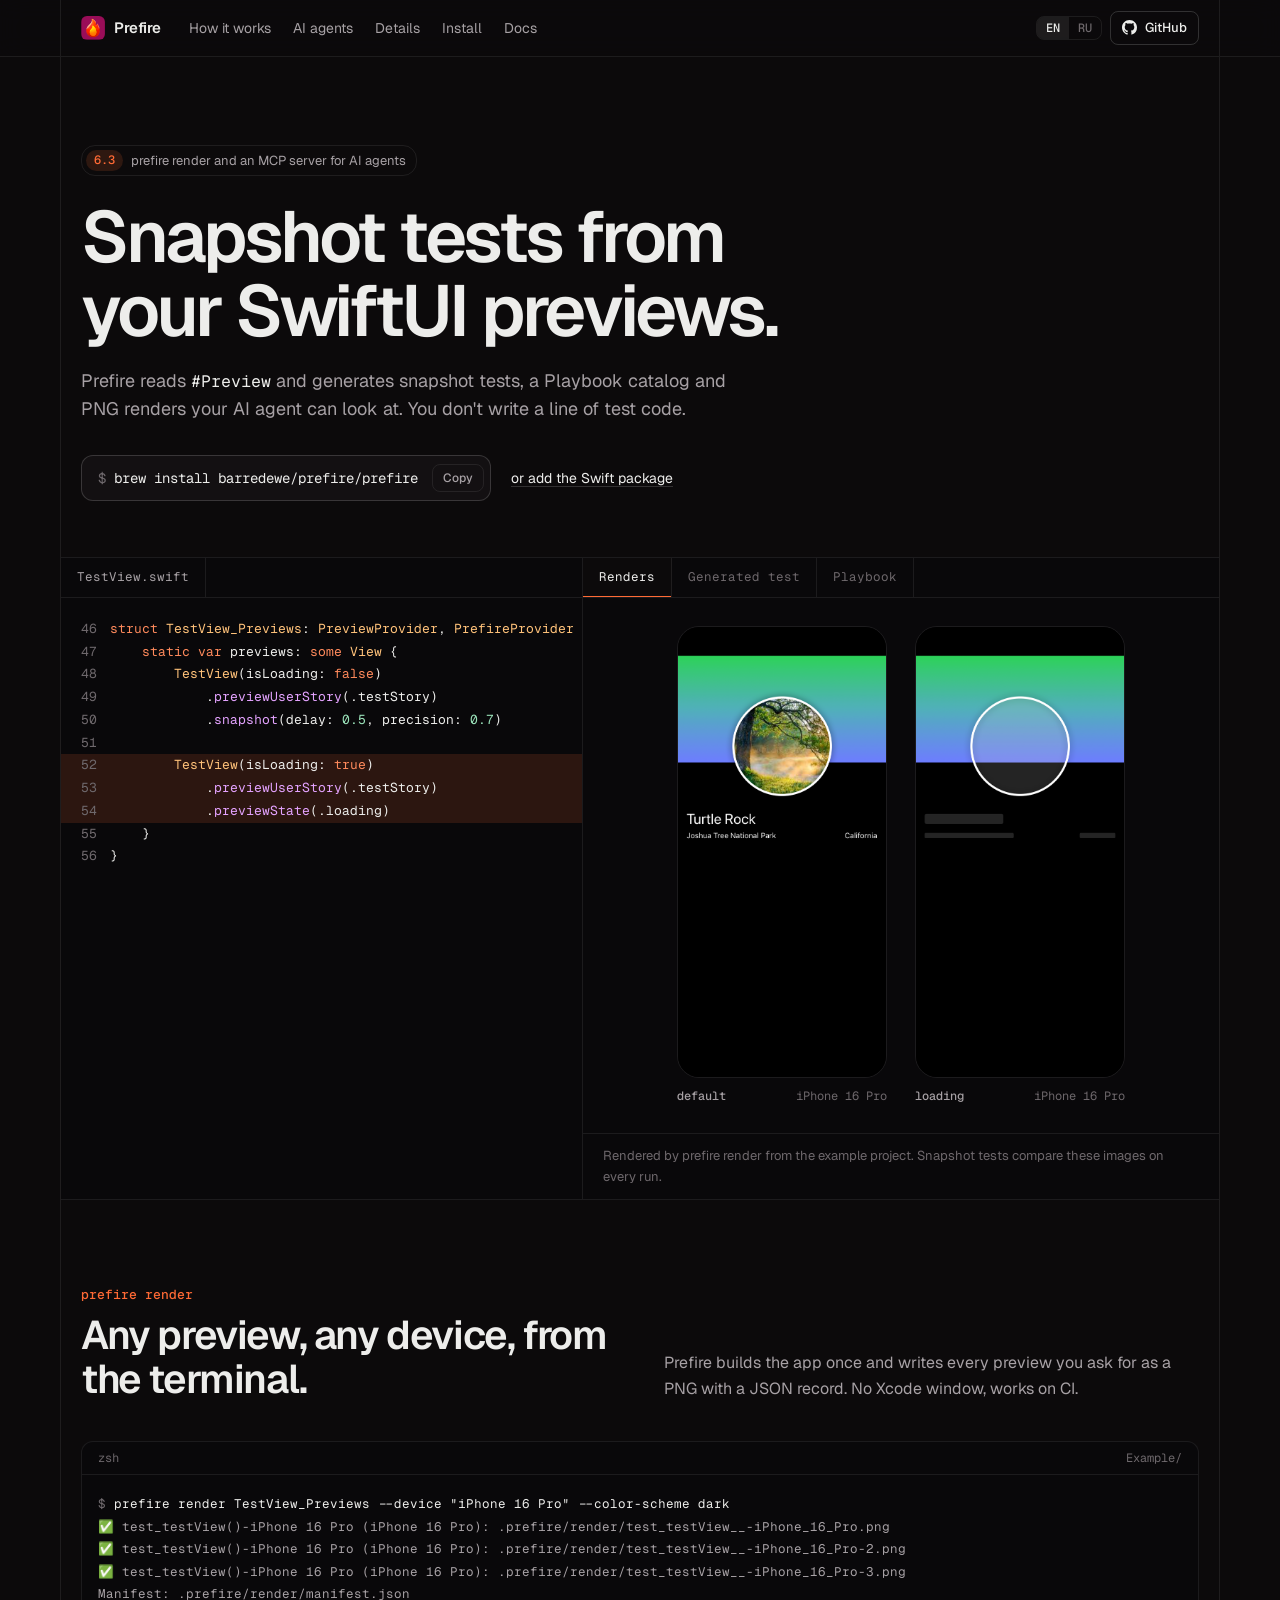
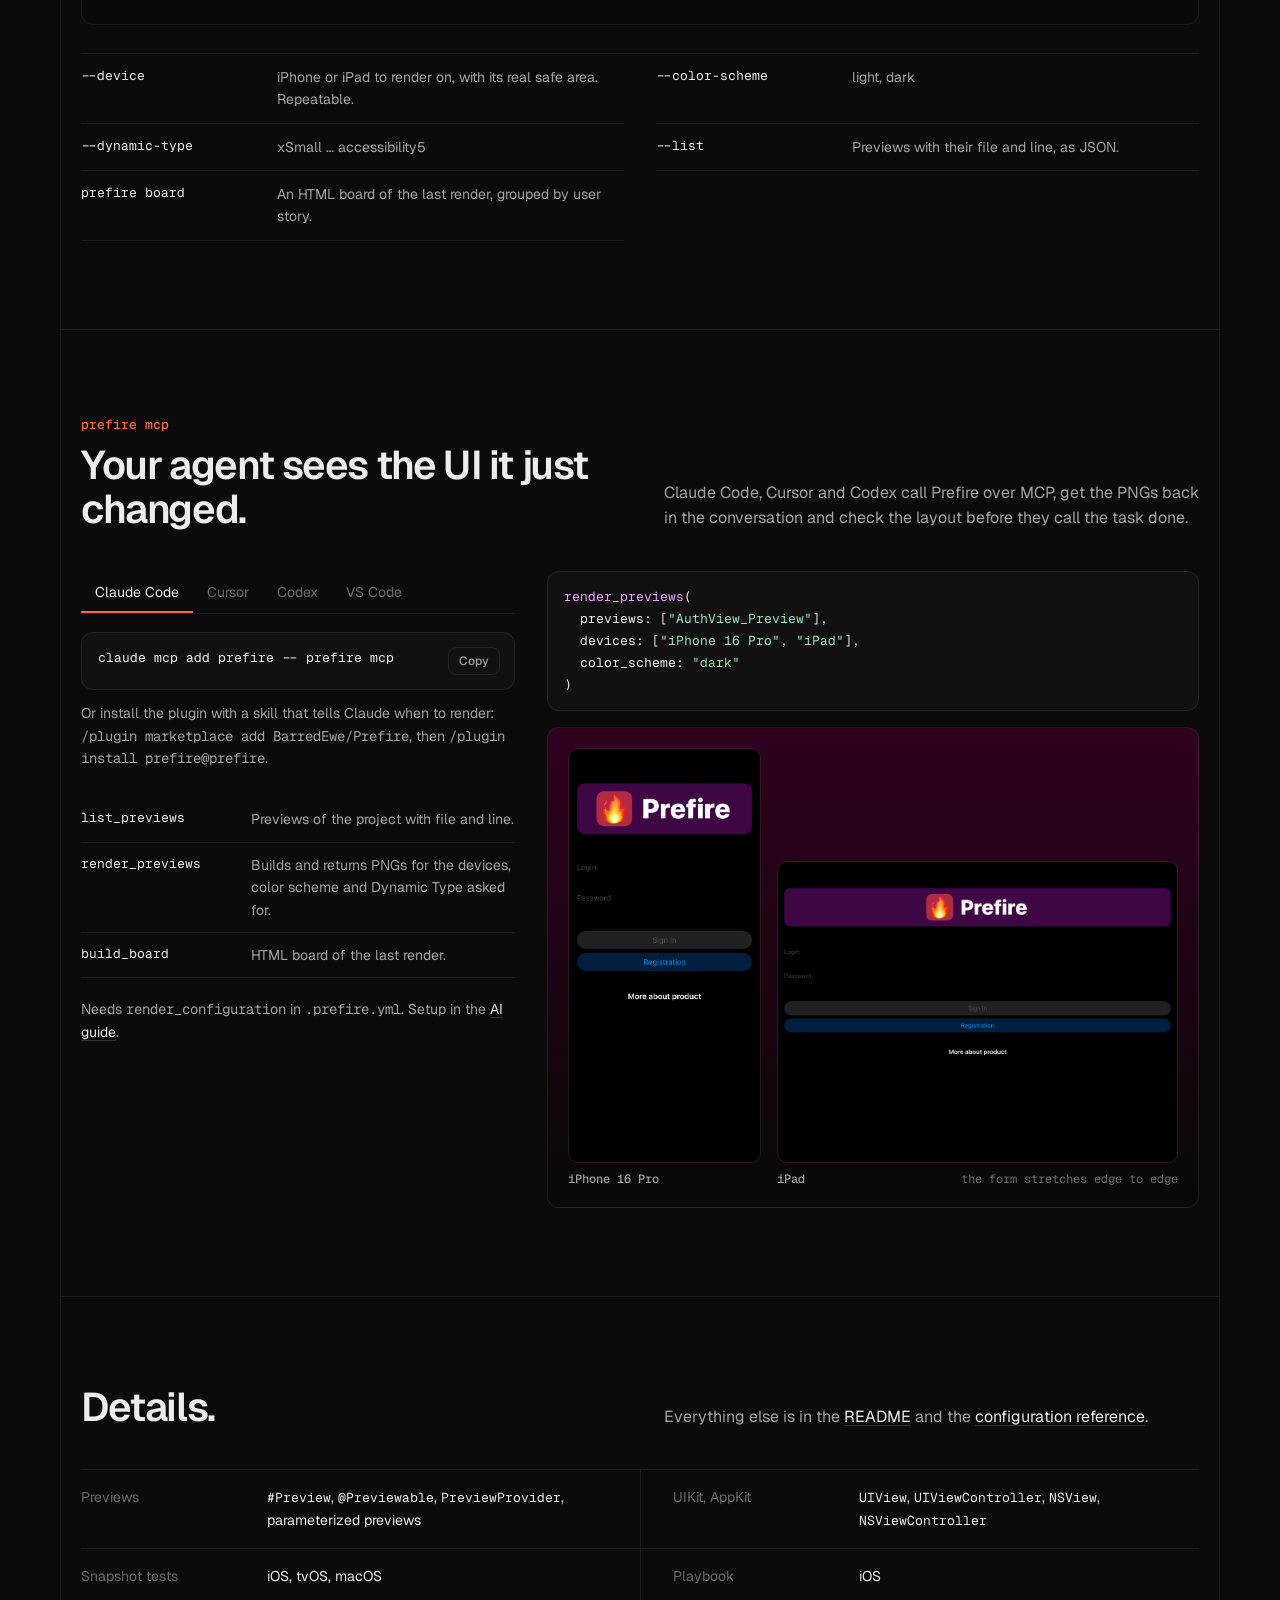
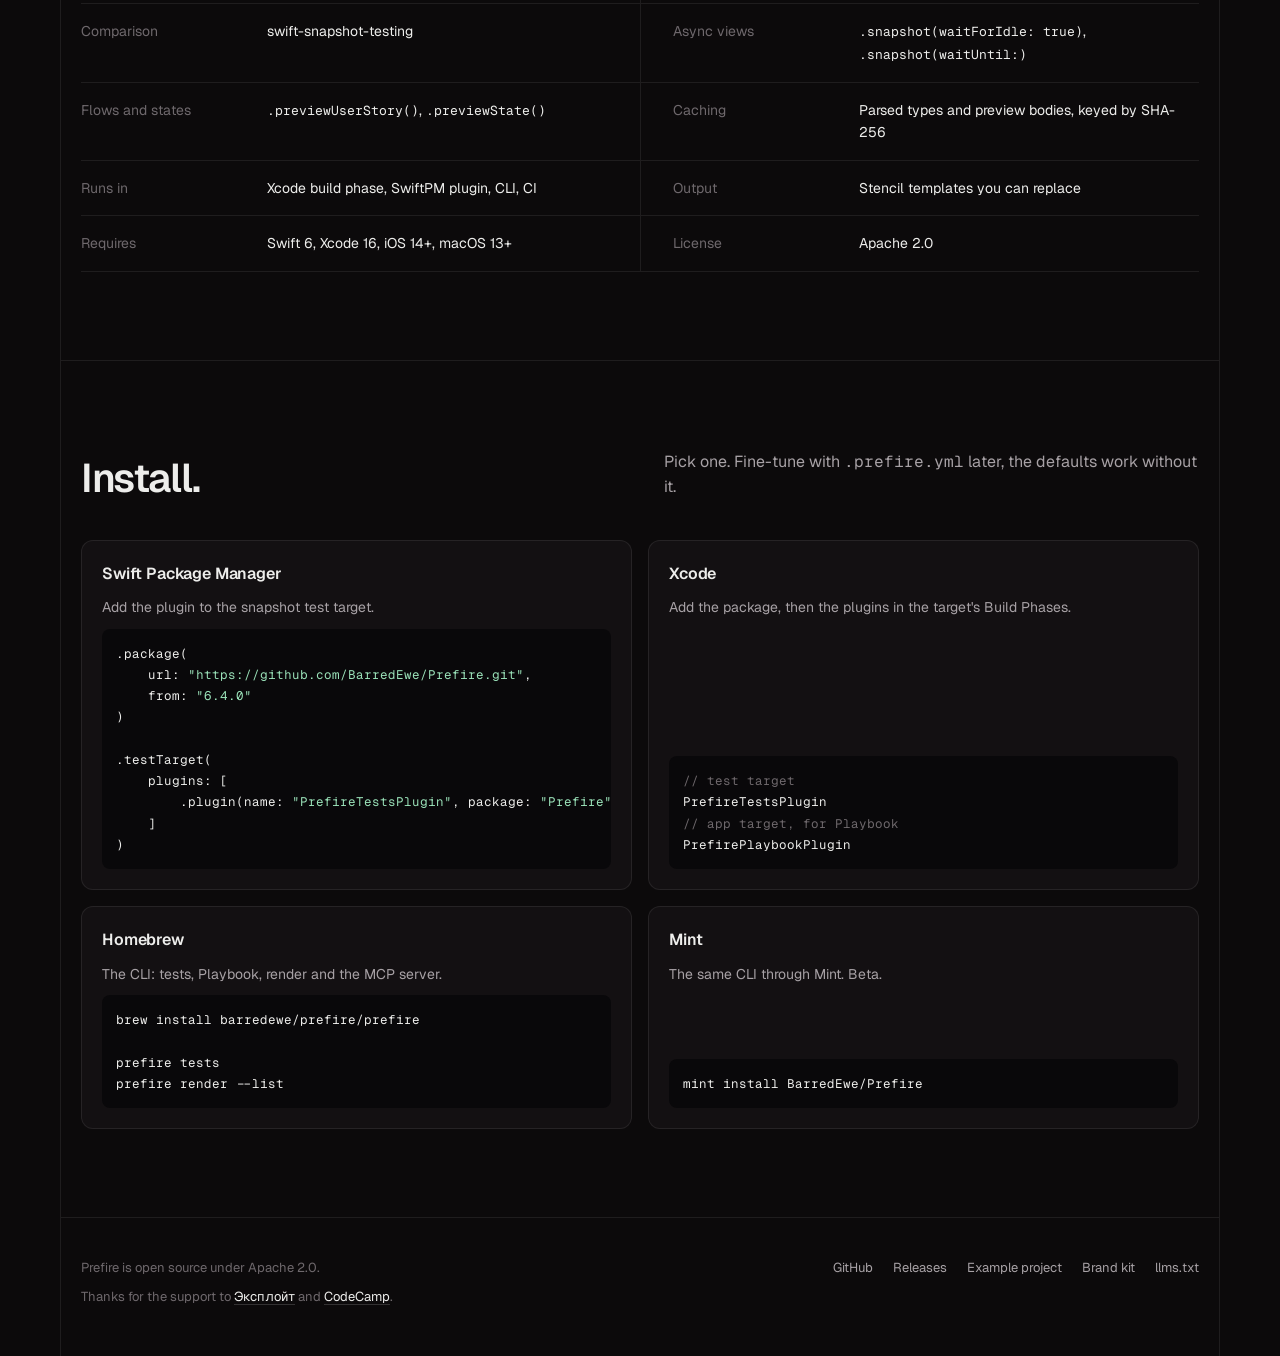
==== commit 91782ac4: "Rebuild landing page as a dark developer-tool site Dense, dark layout in Geist and Geist Mono with t" ====
--- a/index.html
+++ b/index.html
@@ -3,584 +3,565 @@
 <head>
   <meta charset="utf-8">
   <meta name="viewport" content="width=device-width, initial-scale=1">
-  <title>Prefire: SwiftUI previews as tests, Playbook and AI renders</title>
-  <meta name="description" content="Prefire turns SwiftUI #Preview blocks into snapshot tests, an iOS Playbook and PNG renders that Claude Code, Cursor and Codex can see through an MCP server.">
-  <meta name="theme-color" content="#17181c">
+  <title>Prefire: snapshot tests from SwiftUI previews</title>
+  <meta name="description" content="Prefire reads SwiftUI #Preview blocks and generates snapshot tests, an iOS Playbook and PNG renders for AI agents like Claude Code, Cursor and Codex.">
+  <meta name="theme-color" content="#0c0a0b">
   <meta property="og:type" content="website">
-  <meta property="og:title" content="Prefire: SwiftUI previews as tests, Playbook and AI renders">
-  <meta property="og:description" content="Prefire turns SwiftUI #Preview blocks into snapshot tests, an iOS Playbook and PNG renders that Claude Code, Cursor and Codex can see through an MCP server.">
+  <meta property="og:title" content="Prefire: snapshot tests from SwiftUI previews">
+  <meta property="og:description" content="Prefire reads SwiftUI #Preview blocks and generates snapshot tests, an iOS Playbook and PNG renders for AI agents like Claude Code, Cursor and Codex.">
   <meta property="og:url" content="https://prefire.ru/">
   <meta property="og:image" content="https://prefire.ru/assets/prefire-logo.png">
   <link rel="canonical" href="https://prefire.ru/">
   <link rel="alternate" type="text/plain" href="/llms.txt" title="llms.txt">
   <link rel="icon" type="image/png" href="assets/prefire-icon.png">
   <link rel="apple-touch-icon" href="assets/prefire-icon.png">
+  <link rel="preconnect" href="https://fonts.googleapis.com">
+  <link rel="preconnect" href="https://fonts.gstatic.com" crossorigin>
+  <link href="https://fonts.googleapis.com/css2?family=Geist:wght@400;500;600;700&family=Geist+Mono:wght@400;500&display=swap" rel="stylesheet">
   <style>
     :root {
-      --paper:#f5f0e7;
-      --paper-bright:#fbfaf7;
-      --ink:#17181c;
-      --ink-soft:#343741;
-      --muted:#665f56;
+      --bg:#0c0a0b;
+      --bg-raised:#131012;
+      --bg-inset:#09080a;
+      --line:rgba(255,255,255,.08);
+      --line-strong:rgba(255,255,255,.16);
+      --text:#ededeb;
+      --text-2:#a7a1a5;
+      --text-3:#6e686c;
       --ember:#ff6a35;
-      --ember-hover:#ff8152;
-      --ember-text:#c2410c;
+      --ember-soft:rgba(255,106,53,.14);
       --plum:#31001e;
-      --panel:#1f2026;
-      --on-dark:#fff;
-      --on-dark-muted:rgba(255,255,255,.68);
-      --on-dark-faint:rgba(255,255,255,.5);
-      --line:rgba(23,24,28,.13);
-      --line-dark:rgba(255,255,255,.15);
-      --header-bg:rgba(245,240,231,.92);
-      --code-text:#f8f3eb;
-      --code-keyword:#ffb629;
-      --code-method:#ff8ac5;
-      --code-value:#9ae2b9;
-      --code-comment:rgba(255,255,255,.45);
-      --font-body:-apple-system,BlinkMacSystemFont,"SF Pro Text","Segoe UI",sans-serif;
-      --font-display:-apple-system,BlinkMacSystemFont,"SF Pro Display","Segoe UI",sans-serif;
-      --font-mono:"SFMono-Regular",Menlo,Consolas,monospace;
-      --container:1180px;
-      --header-height:68px;
-      --radius-lg:22px;
-      --radius-md:14px;
-      --radius-sm:10px;
+      --ok:#5fd492;
+      --code-keyword:#ff8a5c;
+      --code-type:#ffc27a;
+      --code-method:#e4a3ff;
+      --code-string:#9ae2b9;
+      --code-comment:#6e686c;
+      --font-sans:"Geist",-apple-system,BlinkMacSystemFont,"Segoe UI",sans-serif;
+      --font-mono:"Geist Mono","SFMono-Regular",Menlo,Consolas,monospace;
+      --container:1160px;
+      --header-height:56px;
+      --radius:12px;
+      --radius-sm:8px;
     }
     * { box-sizing:border-box; }
-    html { scroll-behavior:smooth; overflow-x:clip; }
+    html { scroll-behavior:smooth; overflow-x:clip; color-scheme:dark; }
     body {
       margin:0;
       min-width:320px;
       overflow-x:clip;
-      color:var(--ink);
-      background:var(--paper);
-      font:400 1rem/1.55 var(--font-body);
+      color:var(--text);
+      background:var(--bg);
+      font:400 15px/1.6 var(--font-sans);
+      -webkit-font-smoothing:antialiased;
     }
     img { display:block; max-width:100%; height:auto; }
     a { color:inherit; text-decoration:none; }
-    button,summary { font:inherit; }
-    code,pre { font-family:var(--font-mono); }
-    code { overflow-wrap:anywhere; }
-    h1,h2,h3,p,dl,dd,figure { margin:0; }
-    h1,h2,h3 { font-family:var(--font-display); overflow-wrap:break-word; min-width:0; }
-    :focus-visible { outline:3px solid var(--ember); outline-offset:3px; }
+    button { font:inherit; color:inherit; }
+    code,pre,kbd { font-family:var(--font-mono); }
+    h1,h2,h3,p,dl,dd,figure,pre { margin:0; }
+    h1,h2,h3 { font-weight:600; overflow-wrap:break-word; min-width:0; }
+    :focus-visible { outline:2px solid var(--ember); outline-offset:2px; }
+    ::selection { background:var(--ember); color:var(--bg); }
     .container { width:min(calc(100% - 32px),var(--container)); margin:0 auto; }
-    [id] { scroll-margin-top:calc(var(--header-height) + 16px); }
-    .skip-link { position:absolute; left:16px; top:-60px; z-index:50; padding:10px 14px; border-radius:var(--radius-sm); color:var(--on-dark); background:var(--ink); }
-    .skip-link:focus-visible { top:12px; }
-    .text-link { font-weight:650; text-decoration:underline; text-decoration-color:var(--ember); text-decoration-thickness:2px; text-underline-offset:4px; }
-    .text-link:hover { text-decoration-color:currentColor; }
-
-    .site-header { position:sticky; top:0; z-index:30; border-bottom:1px solid var(--line); background:var(--header-bg); backdrop-filter:blur(14px); }
-    .header-inner { min-height:var(--header-height); display:flex; align-items:center; justify-content:space-between; gap:20px; }
-    .brand { display:flex; align-items:center; gap:10px; font-family:var(--font-display); font-size:1.12rem; font-weight:760; letter-spacing:-.02em; }
-    .brand-mark { width:34px; height:34px; overflow:hidden; border-radius:10px; }
-    .brand-mark img { width:auto; max-width:none; height:34px; }
-    .main-nav { display:flex; align-items:center; gap:26px; color:var(--ink-soft); font-size:.95rem; }
-    .main-nav a:hover { color:var(--ink); }
-    .header-actions { display:flex; align-items:center; gap:10px; }
-    .language-switch { display:flex; gap:2px; padding:3px; border:1px solid var(--line); border-radius:var(--radius-md); }
-    .language-switch button { border:0; border-radius:var(--radius-sm); padding:6px 10px; color:var(--ink-soft); background:transparent; font-size:.88rem; cursor:pointer; }
-    .language-switch button:hover { color:var(--ink); }
-    .language-switch button.is-active { color:var(--on-dark); background:var(--ink); }
-    .github-link { padding:9px 15px; border-radius:var(--radius-md); color:var(--on-dark); background:var(--ink); font-weight:650; font-size:.95rem; }
-    .github-link:hover { background:var(--ink-soft); }
-    .mobile-menu { display:none; position:relative; }
-    .mobile-menu summary { width:40px; height:40px; display:grid; place-items:center; border:1px solid var(--line); border-radius:var(--radius-md); cursor:pointer; list-style:none; }
-    .mobile-menu summary::-webkit-details-marker { display:none; }
-    .mobile-menu nav { position:absolute; top:calc(100% + 10px); right:0; min-width:200px; display:grid; padding:8px; border:1px solid var(--line); border-radius:var(--radius-md); background:var(--paper-bright); }
-    .mobile-menu nav a { padding:10px 12px; border-radius:var(--radius-sm); }
-    .mobile-menu nav a:hover { background:var(--paper); }
-
-    .button { min-height:48px; display:inline-flex; align-items:center; justify-content:center; padding:0 22px; border-radius:var(--radius-md); font-weight:700; transition:background-color .15s ease,transform .1s ease; }
-    .button:active { transform:translateY(1px); }
-    .button-primary { color:var(--ink); background:var(--ember); }
-    .button-primary:hover { background:var(--ember-hover); }
-
-    .hero { position:relative; overflow:hidden; color:var(--on-dark); background:var(--ink); isolation:isolate; }
-    .hero-bg { position:absolute; inset:0; z-index:-1; width:100%; height:100%; object-fit:cover; opacity:.85; }
-    .hero-inner { display:grid; grid-template-columns:minmax(0,1.1fr) minmax(0,.8fr); gap:64px; align-items:center; padding:88px 0 96px; }
-    .hero-copy { display:grid; gap:24px; justify-items:start; }
-    h1 { max-width:9ch; font-size:clamp(3.6rem,8vw,7.2rem); line-height:.9; letter-spacing:-.06em; font-weight:800; }
-    .hero-copy>p { max-width:34ch; color:var(--on-dark-muted); font-size:clamp(1.08rem,1.6vw,1.25rem); }
-    .hero-copy>p code { color:var(--on-dark); }
-    .hero-actions { display:flex; align-items:center; flex-wrap:wrap; gap:14px 24px; margin-top:6px; }
-    .hero-actions .text-link { color:var(--on-dark); }
-    .source-panel { padding:24px 26px; border:1px solid var(--line-dark); border-radius:var(--radius-lg); background:var(--panel); }
-    .source-panel>span { color:var(--on-dark-faint); font-size:.88rem; }
-    .source-panel pre { margin:12px 0 20px; color:var(--code-text); font-size:.95rem; line-height:1.7; overflow:auto; }
-    .k { color:var(--code-keyword); }
-    .m { color:var(--code-method); }
-    .v { color:var(--code-value); }
-    .c { color:var(--code-comment); }
-    .source-panel ul { display:grid; gap:8px; margin:0; padding:18px 0 0; border-top:1px solid var(--line-dark); list-style:none; color:var(--on-dark-muted); font-size:.95rem; }
-    .source-panel li strong { color:var(--on-dark); font-weight:650; }
-
-    .section { padding:clamp(80px,10vw,120px) 0; }
-    .section-bright { background:var(--paper-bright); }
-    .section-head { max-width:720px; display:grid; gap:16px; margin-bottom:56px; }
-    .ai-copy .section-head { margin-bottom:0; }
-    h2 { font-size:clamp(2.4rem,4.6vw,4.2rem); line-height:.98; letter-spacing:-.05em; font-weight:780; text-wrap:balance; }
-    .section-head p { max-width:56ch; color:var(--muted); font-size:1.08rem; }
-    h3 { font-size:clamp(1.6rem,2.4vw,2.1rem); line-height:1.08; letter-spacing:-.035em; font-weight:740; }
-
-    .output { display:grid; grid-template-columns:minmax(0,1fr) minmax(0,1fr); gap:clamp(32px,6vw,88px); align-items:center; padding:48px 0; border-top:1px solid var(--line); }
-    .output:last-child { padding-bottom:0; }
-    .output:nth-child(even) .output-media { order:-1; }
-    .output-copy { display:grid; gap:14px; max-width:46ch; }
-    .output-copy p { color:var(--muted); font-size:1.05rem; }
-    .output-copy .platforms { color:var(--ink-soft); font-size:.92rem; }
-    .output-media { display:flex; justify-content:center; }
-    .output-media img { border-radius:var(--radius-lg); }
-    .media-phone { width:min(100%,260px); padding:10px; border-radius:30px; background:var(--ink); }
-    .media-phone img { border-radius:22px; }
-    .media-wide { width:min(100%,460px); }
-
-    .ai-layout { display:grid; grid-template-columns:minmax(0,.95fr) minmax(0,1.05fr); gap:clamp(32px,6vw,80px); align-items:start; }
-    .ai-copy { display:grid; gap:28px; }
-    .ai-copy>p { color:var(--muted); font-size:1.05rem; max-width:52ch; }
-    .tools { display:grid; border-top:1px solid var(--line); }
-    .tools div { display:grid; grid-template-columns:150px minmax(0,1fr); gap:16px; padding:16px 0; border-bottom:1px solid var(--line); }
-    .tools dt code { color:var(--ember-text); font-weight:700; font-size:.92rem; }
-    .tools dd { color:var(--muted); }
-    .ai-media { display:grid; gap:18px; }
-    .code-block { max-width:100%; padding:20px 22px; overflow:auto; border-radius:var(--radius-md); color:var(--code-text); background:var(--ink); }
-    .code-block pre { margin:0; min-width:max-content; font-size:.88rem; line-height:1.7; }
-    .renders { display:grid; grid-template-columns:minmax(0,.55fr) minmax(0,1fr); gap:14px; align-items:end; padding:24px; border-radius:var(--radius-lg); background:var(--plum); }
-    .renders figure { display:grid; gap:10px; }
-    .renders img { width:100%; border-radius:var(--radius-sm); }
-    .renders figcaption { color:var(--on-dark-faint); font-size:.85rem; }
-
-    .install-shell { display:grid; grid-template-columns:260px minmax(0,1fr); gap:28px; }
-    .install-shell>div { min-width:0; }
-    .install-tabs { display:grid; align-content:start; border-top:1px solid var(--line); }
-    .install-tab { width:100%; padding:16px 0; border:0; border-bottom:1px solid var(--line); color:var(--ink-soft); background:transparent; text-align:left; cursor:pointer; }
-    .install-tab strong { display:block; font-size:1.05rem; font-weight:650; }
-    .install-tab span { color:var(--muted); font-size:.9rem; }
-    .install-tab:hover { color:var(--ink); }
-    .install-tab[aria-selected="true"] { color:var(--ink); box-shadow:inset 3px 0 0 var(--ember); padding-left:16px; }
-    .tab-panel { padding:30px; border:1px solid var(--line); border-radius:var(--radius-lg); background:var(--paper-bright); }
-    .tab-panel[hidden] { display:none; }
-    .tab-panel h3 { font-size:1.4rem; }
-    .tab-panel p { max-width:60ch; margin:10px 0 22px; color:var(--muted); }
-    .tab-panel .panel-links { display:flex; gap:20px; margin:20px 0 0; }
-    .config-disclosure { margin-top:24px; border-top:1px solid var(--line); border-bottom:1px solid var(--line); }
-    .config-disclosure summary { display:flex; justify-content:space-between; gap:20px; padding:20px 0; cursor:pointer; list-style:none; font-weight:650; }
-    .config-disclosure summary::-webkit-details-marker { display:none; }
-    .config-disclosure summary::after { content:"+"; color:var(--ember-text); font-size:1.3rem; line-height:1; }
-    .config-disclosure[open] summary::after { content:"−"; }
-    .config-content { display:grid; grid-template-columns:minmax(0,.7fr) minmax(0,1fr); gap:30px; padding:0 0 24px; }
-    .config-content p { color:var(--muted); }
-
-    .users-list { margin:0; padding:0; list-style:none; border-top:1px solid var(--line); }
-    .users-list a { display:grid; grid-template-columns:minmax(0,.9fr) minmax(0,.6fr) minmax(0,1.5fr); gap:24px; align-items:baseline; padding:22px 0; border-bottom:1px solid var(--line); }
-    .users-list strong { font-family:var(--font-display); font-size:1.3rem; letter-spacing:-.02em; font-weight:700; }
-    .users-list span { color:var(--muted); }
-    .users-list a:hover strong { color:var(--ember-text); }
-    .users-note { display:flex; flex-wrap:wrap; justify-content:space-between; gap:12px 32px; padding-top:24px; color:var(--muted); }
-    .users-note a { color:var(--ink); }
-
-    .closing { position:relative; overflow:hidden; padding:96px 0; color:var(--on-dark); background:var(--plum); isolation:isolate; }
-    .closing-bg { position:absolute; inset:0; z-index:-1; width:100%; height:100%; object-fit:cover; opacity:.55; }
-    .closing-grid { display:grid; grid-template-columns:minmax(0,1fr) auto; gap:40px; align-items:end; }
-    .closing h2 { max-width:16ch; }
-    .closing p { max-width:52ch; margin-top:16px; color:var(--on-dark-muted); }
-    .closing-actions { display:flex; align-items:center; flex-wrap:wrap; gap:14px 24px; }
-    .closing-actions .text-link { color:var(--on-dark); }
-    .footer { padding:24px 0 36px; color:var(--on-dark-faint); background:var(--ink); font-size:.92rem; }
-    .footer-inner { display:flex; justify-content:space-between; align-items:center; flex-wrap:wrap; gap:14px 24px; }
-    .footer-links { display:flex; flex-wrap:wrap; gap:20px; color:var(--on-dark); }
-    .footer-links a:hover { color:var(--ember); }
-    .footer-thanks { padding-top:14px; }
-    .footer-thanks a { color:var(--on-dark-muted); text-decoration:underline; text-underline-offset:3px; }
-    .footer-thanks a:hover { color:var(--on-dark); }
-
-    @media (max-width:1000px) {
-      .hero-inner,.ai-layout { grid-template-columns:minmax(0,1fr); gap:48px; }
-      .source-panel { max-width:560px; }
+    .frame { border-left:1px solid var(--line); border-right:1px solid var(--line); }
+    [id] { scroll-margin-top:calc(var(--header-height) + 8px); }
+    .skip-link { position:absolute; left:16px; top:-60px; z-index:50; padding:8px 12px; border-radius:var(--radius-sm); background:var(--text); color:var(--bg); }
+    .skip-link:focus-visible { top:10px; }
+    .muted { color:var(--text-2); }
+    .link { color:var(--text); text-decoration:underline; text-decoration-color:var(--line-strong); text-underline-offset:3px; }
+    .link:hover { text-decoration-color:var(--ember); }
+
+    /* header */
+    .site-header { position:sticky; top:0; z-index:30; border-bottom:1px solid var(--line); background:rgba(12,10,11,.82); backdrop-filter:blur(12px); }
+    .header-inner { height:var(--header-height); display:flex; align-items:center; gap:28px; padding:0 20px; }
+    .brand { display:flex; align-items:center; gap:9px; font-weight:600; letter-spacing:-.01em; }
+    .brand-mark { width:24px; height:24px; overflow:hidden; border-radius:6px; }
+    .brand-mark img { width:auto; max-width:none; height:24px; }
+    .main-nav { display:flex; gap:22px; color:var(--text-2); font-size:14px; }
+    .main-nav a:hover { color:var(--text); }
+    .header-actions { display:flex; align-items:center; gap:8px; margin-left:auto; }
+    .language-switch { display:flex; border:1px solid var(--line); border-radius:var(--radius-sm); overflow:hidden; }
+    .language-switch button { border:0; padding:5px 9px; color:var(--text-3); background:transparent; font:500 12px/1 var(--font-mono); cursor:pointer; }
+    .language-switch button:hover { color:var(--text); }
+    .language-switch button.is-active { color:var(--text); background:var(--line); }
+    .github-link { display:inline-flex; align-items:center; gap:8px; padding:6px 11px; border:1px solid var(--line-strong); border-radius:var(--radius-sm); font-size:13px; font-weight:500; }
+    .github-link:hover { border-color:var(--text-3); background:var(--bg-raised); }
+    .github-link svg { width:15px; height:15px; fill:currentColor; }
+    .github-stars { color:var(--text-2); font-family:var(--font-mono); font-size:12px; }
+    .github-stars:empty { display:none; }
+
+    /* hero */
+    .hero { padding:88px 20px 56px; }
+    .release { display:inline-flex; gap:8px; padding:4px 10px 4px 4px; border:1px solid var(--line); border-radius:999px; color:var(--text-2); font-size:13px; }
+    .release:hover { border-color:var(--line-strong); color:var(--text); }
+    .release { align-items:center; max-width:100%; border-radius:14px; line-height:1.4; }
+    .release b { flex:0 0 auto; padding:1px 8px; border-radius:999px; background:var(--ember-soft); color:var(--ember); font:500 12px/1.6 var(--font-mono); }
+    h1 { max-width:15ch; margin-top:24px; font-size:clamp(40px,6.4vw,72px); line-height:1.02; letter-spacing:-.045em; }
+    .hero-lede { max-width:56ch; margin-top:20px; color:var(--text-2); font-size:18px; line-height:1.55; }
+    .hero-lede code { color:var(--text); font-size:.92em; }
+    .hero-actions { display:flex; flex-wrap:wrap; align-items:center; gap:12px 20px; margin-top:32px; }
+    .install-cmd { display:inline-flex; align-items:center; gap:14px; max-width:100%; padding:0 6px 0 16px; height:46px; border:1px solid var(--line-strong); border-radius:var(--radius); background:var(--bg-raised); font:400 14px/1 var(--font-mono); }
+    .install-cmd code { overflow:hidden; white-space:nowrap; text-overflow:ellipsis; }
+    .install-cmd code::before { content:"$ "; color:var(--text-3); }
+    .copy-button { flex:0 0 auto; padding:7px 10px; border:1px solid var(--line); border-radius:var(--radius-sm); background:transparent; color:var(--text-2); font:500 12px/1 var(--font-sans); cursor:pointer; }
+    .copy-button:hover { color:var(--text); border-color:var(--line-strong); }
+    .copy-button.is-copied { color:var(--ok); }
+    .hero-actions .link { font-size:14px; }
+
+    /* product panel */
+    .panel { display:grid; grid-template-columns:minmax(0,.9fr) minmax(0,1.1fr); border-top:1px solid var(--line); border-bottom:1px solid var(--line); background:var(--bg-inset); }
+    .pane { min-width:0; display:flex; flex-direction:column; }
+    .pane+.pane { border-left:1px solid var(--line); }
+    .pane-bar { display:flex; align-items:stretch; height:40px; border-bottom:1px solid var(--line); font:400 12.5px/1 var(--font-mono); color:var(--text-3); }
+    .pane-bar>span,.pane-tab { display:flex; align-items:center; padding:0 16px; }
+    .pane-bar>span { color:var(--text-2); border-right:1px solid var(--line); }
+    .pane-tab { border:0; border-right:1px solid var(--line); background:transparent; color:var(--text-3); font:inherit; cursor:pointer; }
+    .pane-tab:hover { color:var(--text); }
+    .pane-tab[aria-selected="true"] { color:var(--text); background:var(--bg); box-shadow:inset 0 -1px 0 var(--ember); }
+    .code { padding:20px; overflow:auto; font-size:13px; line-height:1.75; color:var(--text); }
+    .code .ln { display:inline-block; width:2.2em; color:var(--text-3); user-select:none; }
+    .kw { color:var(--code-keyword); }
+    .ty { color:var(--code-type); }
+    .fn { color:var(--code-method); }
+    .st { color:var(--code-string); }
+    .cm { color:var(--code-comment); }
+    .hl { display:block; margin:0 -20px; padding:0 20px; background:var(--ember-soft); }
+    .pane-body { flex:1; min-height:0; }
+    .pane-body[hidden] { display:none; }
+    .shots { display:grid; grid-template-columns:repeat(2,minmax(0,210px)); justify-content:center; gap:28px; padding:28px 20px; }
+    .shots figure { display:grid; gap:10px; }
+    .shots img { width:100%; border:1px solid var(--line); border-radius:22px; }
+    .shots figcaption,.render-pair figcaption { display:flex; justify-content:space-between; gap:12px; color:var(--text-3); font:400 12px/1.4 var(--font-mono); }
+    .shots figcaption b,.render-pair figcaption b { color:var(--text-2); font-weight:500; }
+    .playbook-shot { display:flex; justify-content:center; padding:28px 20px; }
+    .playbook-shot img { width:220px; border:1px solid var(--line); border-radius:22px; }
+    .pane-note { padding:12px 20px; border-top:1px solid var(--line); color:var(--text-3); font-size:13px; }
+
+    /* sections */
+    .section { padding:88px 20px; border-bottom:1px solid var(--line); }
+    .section-head { display:grid; grid-template-columns:minmax(0,1fr) minmax(0,1fr); gap:24px 48px; align-items:end; margin-bottom:40px; }
+    .kicker { display:block; margin-bottom:12px; color:var(--ember); font:500 13px/1 var(--font-mono); }
+    h2 { font-size:clamp(28px,3.6vw,40px); line-height:1.1; letter-spacing:-.035em; }
+    .section-head p { color:var(--text-2); font-size:16px; max-width:52ch; }
+
+    .split { display:grid; grid-template-columns:minmax(0,.8fr) minmax(0,1.2fr); gap:32px; align-items:start; }
+    .split>* { min-width:0; }
+    .terminal { border:1px solid var(--line); border-radius:var(--radius); background:var(--bg-inset); overflow:hidden; }
+    .terminal-bar { display:flex; justify-content:space-between; padding:10px 16px; border-bottom:1px solid var(--line); color:var(--text-3); font:400 12px/1 var(--font-mono); }
+    .terminal pre { padding:18px 16px; overflow:auto; font-size:12.5px; line-height:1.8; color:var(--text-2); }
+    .terminal .prompt { color:var(--text-3); }
+    .terminal .cmd { color:var(--text); }
+    .terminal .ok { color:var(--ok); }
+    .render-stack { display:grid; gap:28px; }
+    .flags { display:grid; border-top:1px solid var(--line); }
+    .flags-grid { grid-template-columns:repeat(2,minmax(0,1fr)); column-gap:32px; }
+    .flags div { display:grid; grid-template-columns:minmax(0,180px) minmax(0,1fr); gap:16px; padding:12px 0; border-bottom:1px solid var(--line); font-size:14px; }
+    .flags dt { font:400 13px/1.6 var(--font-mono); color:var(--text); }
+    .flags dd { color:var(--text-2); }
+
+    .agent-tabs { display:flex; flex-wrap:wrap; border-bottom:1px solid var(--line); }
+    .agent-tab { padding:10px 14px; border:0; background:transparent; color:var(--text-3); font-size:14px; cursor:pointer; box-shadow:inset 0 -1px 0 transparent; }
+    .agent-tab:hover { color:var(--text); }
+    .agent-tab[aria-selected="true"] { color:var(--text); box-shadow:inset 0 -2px 0 var(--ember); }
+    .agent-panel { padding:18px 0 0; }
+    .agent-panel[hidden] { display:none; }
+    .snippet { display:flex; align-items:flex-start; justify-content:space-between; gap:12px; padding:14px 14px 14px 16px; border:1px solid var(--line); border-radius:var(--radius); background:var(--bg-raised); }
+    .snippet pre { overflow:auto; font-size:13px; line-height:1.7; }
+    .agent-panel p { margin-top:12px; color:var(--text-2); font-size:14px; }
+    .ai-side { display:grid; gap:16px; }
+    .render-pair { display:grid; grid-template-columns:minmax(0,.48fr) minmax(0,1fr); gap:16px; align-items:end; padding:20px; border:1px solid var(--line); border-radius:var(--radius); background:linear-gradient(180deg,var(--plum),var(--bg-inset)); }
+    .render-pair figure { display:grid; gap:8px; }
+    .render-pair img { width:100%; border:1px solid var(--line); border-radius:10px; }
+    .tools { width:100%; border-collapse:collapse; font-size:14px; }
+    .tools th,.tools td { padding:11px 0; border-bottom:1px solid var(--line); text-align:left; vertical-align:top; }
+    .tools th { width:170px; font:400 13px/1.6 var(--font-mono); color:var(--text); }
+    .tools td { color:var(--text-2); }
+
+    .specs { display:grid; grid-template-columns:repeat(2,minmax(0,1fr)); border-top:1px solid var(--line); }
+    .spec { display:grid; grid-template-columns:minmax(0,170px) minmax(0,1fr); gap:16px; padding:16px 0; border-bottom:1px solid var(--line); }
+    .spec:nth-child(odd) { padding-right:32px; }
+    .spec:nth-child(even) { padding-left:32px; border-left:1px solid var(--line); }
+    .spec dt { color:var(--text-3); font-size:14px; }
+    .spec dd { color:var(--text); font-size:14px; }
+    .spec dd code { color:var(--text); font-size:13px; }
+
+    .install-grid { display:grid; grid-template-columns:repeat(2,minmax(0,1fr)); gap:16px; }
+    .install-card { display:flex; flex-direction:column; gap:10px; padding:20px; border:1px solid var(--line); border-radius:var(--radius); background:var(--bg-raised); }
+    .install-card h3 { font-size:16px; letter-spacing:-.01em; }
+    .install-card p { color:var(--text-2); font-size:14px; }
+    .install-card pre { margin-top:auto; padding:14px; overflow:auto; border-radius:var(--radius-sm); background:var(--bg-inset); font-size:12.5px; line-height:1.7; }
+
+    .footer { padding:40px 20px 48px; color:var(--text-3); font-size:13px; }
+    .footer-inner { display:flex; flex-wrap:wrap; justify-content:space-between; gap:16px 32px; }
+    .footer-links { display:flex; flex-wrap:wrap; gap:20px; color:var(--text-2); }
+    .footer-links a:hover,.footer a.link:hover { color:var(--text); }
+    .footer p+p { margin-top:8px; }
+
+    @media (max-width:960px) {
+      .main-nav { display:none; }
+      .panel,.split,.section-head { grid-template-columns:minmax(0,1fr); }
+      .pane+.pane { border-left:0; border-top:1px solid var(--line); }
     }
-    @media (max-width:820px) {
-      .main-nav,.github-link { display:none; }
-      .mobile-menu { display:block; }
-      .output { grid-template-columns:minmax(0,1fr); gap:32px; }
-      .output:nth-child(even) .output-media { order:0; }
-      .install-shell,.config-content,.closing-grid { grid-template-columns:minmax(0,1fr); }
-      .install-tabs { grid-template-columns:repeat(2,minmax(0,1fr)); gap:8px; border-top:0; }
-      .install-tab,.install-tab[aria-selected="true"] { padding:12px 14px; border:1px solid var(--line); border-radius:var(--radius-md); box-shadow:none; }
-      .install-tab span { display:none; }
-      .install-tab[aria-selected="true"] { color:var(--on-dark); border-color:var(--ink); background:var(--ink); }
-      .users-list a { grid-template-columns:minmax(0,1fr) auto; gap:4px 16px; }
-      .users-list a span:last-child { grid-column:1 / -1; }
+    @media (max-width:720px) {
+      .specs,.install-grid,.flags-grid { grid-template-columns:minmax(0,1fr); }
+      .spec:nth-child(odd),.spec:nth-child(even) { padding:14px 0; border-left:0; }
+      .spec,.flags div { grid-template-columns:minmax(0,1fr); gap:2px; }
+      .tools th { width:auto; display:block; padding-bottom:0; border-bottom:0; }
+      .tools td { display:block; padding-top:2px; }
     }
     @media (max-width:560px) {
-      .hero-inner { padding:56px 0 64px; }
-      h1 { font-size:clamp(3.2rem,16vw,4.4rem); }
-      .tools div { grid-template-columns:minmax(0,1fr); gap:4px; }
-      .renders { padding:16px; }
-      .tab-panel { padding:20px; }
-      .closing { padding:72px 0; }
+      .header-inner,.hero,.section,.footer { padding-left:16px; padding-right:16px; }
+      .hero { padding-top:56px; }
+      .hero-lede { font-size:16px; }
+      .install-cmd { width:100%; font-size:12.5px; }
+      .github-link span:first-of-type { display:none; }
+      .shots { gap:14px; padding:20px 16px; }
+      .shots img { border-radius:14px; }
+      .section { padding-top:64px; padding-bottom:64px; }
+      .pane-tab,.pane-bar>span { padding:0 12px; }
     }
-    @media (prefers-reduced-motion:reduce) {
-      html { scroll-behavior:auto; }
-      .button { transition:none; }
-    }
+    @media (prefers-reduced-motion:reduce) { html { scroll-behavior:auto; } }
   </style>
 </head>
 <body>
   <a class="skip-link" href="#top" data-i18n="skip">Skip to content</a>
   <header class="site-header">
-    <div class="container header-inner">
-      <a class="brand" href="#top" aria-label="Prefire home">
-        <span class="brand-mark" aria-hidden="true"><img src="assets/prefire-logo.png" alt=""></span>
-        Prefire
-      </a>
+    <div class="container frame header-inner">
+      <a class="brand" href="#top" aria-label="Prefire home"><span class="brand-mark" aria-hidden="true"><img src="assets/prefire-logo.png" alt=""></span>Prefire</a>
       <nav class="main-nav" aria-label="Main">
-        <a href="#outputs" data-i18n="nav_outputs">What you get</a>
+        <a href="#how" data-i18n="nav_how">How it works</a>
         <a href="#ai" data-i18n="nav_ai">AI agents</a>
+        <a href="#details" data-i18n="nav_details">Details</a>
         <a href="#install" data-i18n="nav_install">Install</a>
-        <a href="#users" data-i18n="nav_users">Users</a>
+        <a href="https://github.com/BarredEwe/Prefire/tree/main/Documentation" target="_blank" rel="noreferrer" data-i18n="nav_docs">Docs</a>
       </nav>
       <div class="header-actions">
         <div class="language-switch" role="group" aria-label="Language">
           <button type="button" data-language-button="en">EN</button>
           <button type="button" data-language-button="ru">RU</button>
         </div>
-        <details class="mobile-menu">
-          <summary aria-label="Menu">☰</summary>
-          <nav aria-label="Mobile">
-            <a href="#outputs" data-i18n="nav_outputs">What you get</a>
-            <a href="#ai" data-i18n="nav_ai">AI agents</a>
-            <a href="#install" data-i18n="nav_install">Install</a>
-            <a href="#users" data-i18n="nav_users">Users</a>
-            <a href="https://github.com/BarredEwe/Prefire" target="_blank" rel="noreferrer">GitHub</a>
-          </nav>
-        </details>
-        <a class="github-link" href="https://github.com/BarredEwe/Prefire" target="_blank" rel="noreferrer">GitHub</a>
+        <a class="github-link" href="https://github.com/BarredEwe/Prefire" target="_blank" rel="noreferrer">
+          <svg viewBox="0 0 16 16" aria-hidden="true"><path d="M8 0C3.58 0 0 3.58 0 8c0 3.54 2.29 6.53 5.47 7.59.4.07.55-.17.55-.38 0-.19-.01-.82-.01-1.49-2.01.37-2.53-.49-2.69-.94-.09-.23-.48-.94-.82-1.13-.28-.15-.68-.52-.01-.53.63-.01 1.08.58 1.23.82.72 1.21 1.87.87 2.33.66.07-.52.28-.87.51-1.07-1.78-.2-3.64-.89-3.64-3.95 0-.87.31-1.59.82-2.15-.08-.2-.36-1.02.08-2.12 0 0 .67-.21 2.2.82.64-.18 1.32-.27 2-.27.68 0 1.36.09 2 .27 1.53-1.04 2.2-.82 2.2-.82.44 1.1.16 1.92.08 2.12.51.56.82 1.27.82 2.15 0 3.07-1.87 3.75-3.65 3.95.29.25.54.73.54 1.48 0 1.07-.01 1.93-.01 2.2 0 .21.15.46.55.38A8.013 8.013 0 0016 8c0-4.42-3.58-8-8-8z"/></svg>
+          <span>GitHub</span><span class="github-stars" data-stars></span>
+        </a>
       </div>
     </div>
   </header>
 
   <main id="top">
-    <section class="hero">
-      <img class="hero-bg" src="brand/assets/prefire-ember-field.svg" alt="">
-      <div class="container hero-inner">
-        <div class="hero-copy">
-          <h1 data-i18n="hero_title">Previews, ready to test.</h1>
-          <p data-i18n-html="hero_body">Prefire turns your <code>#Preview</code> blocks into snapshot tests, a Playbook and images your AI agent can see.</p>
-          <div class="hero-actions">
-            <a class="button button-primary" href="#install" data-i18n="hero_primary">Install Prefire</a>
-            <a class="text-link" href="https://github.com/BarredEwe/Prefire" target="_blank" rel="noreferrer" data-i18n="hero_secondary">Source on GitHub</a>
-          </div>
-        </div>
-        <aside class="source-panel" aria-label="Example">
-          <span data-i18n="source_label">One preview in your code</span>
-          <pre><span class="k">#Preview</span> {
-  LoginView()
-    .<span class="m">previewState</span>(.<span class="v">loading</span>)
+    <div class="container frame">
+      <section class="hero">
+        <a class="release" href="https://github.com/BarredEwe/Prefire/blob/main/Documentation/AI.md" target="_blank" rel="noreferrer"><b>6.3</b><span data-i18n="release">prefire render and an MCP server for AI agents</span></a>
+        <h1 data-i18n="hero_title">Snapshot tests from your SwiftUI previews.</h1>
+        <p class="hero-lede" data-i18n-html="hero_body">Prefire reads <code>#Preview</code> and generates snapshot tests, a Playbook catalog and PNG renders your AI agent can look at. You don't write a line of test code.</p>
+        <div class="hero-actions">
+          <div class="install-cmd"><code>brew install barredewe/prefire/prefire</code><button class="copy-button" type="button" data-copy="brew install barredewe/prefire/prefire" data-i18n="copy">Copy</button></div>
+          <a class="link" href="#install" data-i18n="hero_spm">or add the Swift package</a>
+        </div>
+      </section>
+
+      <section class="panel" id="how" aria-label="Example">
+        <div class="pane">
+          <div class="pane-bar"><span>TestView.swift</span></div>
+          <pre class="code"><span class="ln">46</span><span class="kw">struct</span> <span class="ty">TestView_Previews</span>: <span class="ty">PreviewProvider</span>, <span class="ty">PrefireProvider</span> {
+<span class="ln">47</span>    <span class="kw">static var</span> previews: <span class="kw">some</span> <span class="ty">View</span> {
+<span class="ln">48</span>        <span class="ty">TestView</span>(isLoading: <span class="kw">false</span>)
+<span class="ln">49</span>            .<span class="fn">previewUserStory</span>(.testStory)
+<span class="ln">50</span>            .<span class="fn">snapshot</span>(delay: <span class="st">0.5</span>, precision: <span class="st">0.7</span>)
+<span class="ln">51</span>
+<span class="hl"><span class="ln">52</span>        <span class="ty">TestView</span>(isLoading: <span class="kw">true</span>)</span><span class="hl"><span class="ln">53</span>            .<span class="fn">previewUserStory</span>(.testStory)</span><span class="hl"><span class="ln">54</span>            .<span class="fn">previewState</span>(.loading)</span><span class="ln">55</span>    }
+<span class="ln">56</span>}</pre>
+        </div>
+        <div class="pane">
+          <div class="pane-bar" role="tablist" aria-label="Output">
+            <button class="pane-tab" type="button" role="tab" id="out-renders" aria-selected="true" aria-controls="out-renders-panel" data-i18n="tab_renders">Renders</button>
+            <button class="pane-tab" type="button" role="tab" id="out-test" aria-selected="false" aria-controls="out-test-panel" tabindex="-1" data-i18n="tab_test">Generated test</button>
+            <button class="pane-tab" type="button" role="tab" id="out-playbook" aria-selected="false" aria-controls="out-playbook-panel" tabindex="-1">Playbook</button>
+          </div>
+          <div class="pane-body" id="out-renders-panel" role="tabpanel" aria-labelledby="out-renders">
+            <div class="shots">
+              <figure><img src="assets/render-testview-default.png" width="585" height="1266" alt="TestView, default state, rendered on iPhone 16 Pro in dark mode"><figcaption><b>default</b><span>iPhone 16 Pro</span></figcaption></figure>
+              <figure><img src="assets/render-testview-loading.png" width="585" height="1266" alt="TestView, loading state, rendered on iPhone 16 Pro in dark mode"><figcaption><b>loading</b><span>iPhone 16 Pro</span></figcaption></figure>
+            </div>
+            <p class="pane-note" data-i18n="note_renders">Rendered by prefire render from the example project. Snapshot tests compare these images on every run.</p>
+          </div>
+          <div class="pane-body" id="out-test-panel" role="tabpanel" aria-labelledby="out-test" hidden>
+            <pre class="code"><span class="cm">// TestViewTests.generated.swift, written by PrefireTestsPlugin</span>
+<span class="kw">@MainActor class</span> <span class="ty">TestViewTests</span>: <span class="ty">XCTestCase</span> {
+    <span class="kw">private let</span> session = <span class="ty">PrefireSnapshotSession</span>(
+        simulatorDevice: <span class="st">"iPhone18,1"</span>,
+        osVersion: <span class="st">26</span>,
+        devices: [<span class="st">"iPhone 15"</span>, <span class="st">"iPad"</span>],
+        waitDefaults: <span class="ty">SnapshotWaitDefaults</span>()
+    )
+
+    <span class="kw">func</span> <span class="fn">test_testView</span>() {
+        <span class="fn">assertSnapshots</span>(of: <span class="ty">TestView_Previews</span>._allPreviews)
+    }
 }</pre>
-          <ul>
-            <li data-i18n-html="source_1"><strong>A snapshot test</strong> on every device you list</li>
-            <li data-i18n-html="source_2"><strong>A Playbook screen</strong> in the loading state</li>
-            <li data-i18n-html="source_3"><strong>A PNG</strong> for Claude Code, Cursor or Codex</li>
-          </ul>
-        </aside>
-      </div>
-    </section>
-
-    <section class="section section-bright" id="outputs">
-      <div class="container">
+            <p class="pane-note" data-i18n="note_test">Regenerated on every build. Nothing to commit or keep in sync.</p>
+          </div>
+          <div class="pane-body" id="out-playbook-panel" role="tabpanel" aria-labelledby="out-playbook" hidden>
+            <div class="playbook-shot"><img src="assets/prefire-playbook.gif" width="320" height="693" alt="Playbook catalog scrolling through components and user stories" loading="lazy"></div>
+            <p class="pane-note" data-i18n="note_playbook">The same previews as a browsable catalog inside your app, grouped by user story.</p>
+          </div>
+        </div>
+      </section>
+
+      <section class="section" id="render">
         <div class="section-head">
-          <h2 data-i18n="outputs_title">One preview, three results.</h2>
-          <p data-i18n="outputs_body">You already describe UI states in previews. Prefire reuses them, so nothing has to be written twice.</p>
-        </div>
-        <div class="outputs">
-          <article class="output">
-            <div class="output-copy">
-              <h3 data-i18n="snap_title">Snapshot tests</h3>
-              <p data-i18n="snap_body">Each preview becomes a test on the devices you pick. Prefire compares it with the reference image through swift-snapshot-testing, so a changed padding fails the build, not the release.</p>
-              <span class="platforms" data-i18n="snap_platforms">iOS, tvOS and macOS</span>
-            </div>
-            <div class="output-media"><img class="media-wide" src="assets/states.webp" width="700" height="679" alt="TestView snapshots in the default and loading states" loading="lazy"></div>
-          </article>
-          <article class="output">
-            <div class="output-copy">
-              <h3>Playbook</h3>
-              <p data-i18n="playbook_body">A catalog of every component and user story in the app, with their states and render times. Designers and QA open it on a phone instead of asking for a build of each screen.</p>
-              <span class="platforms">iOS</span>
-            </div>
-            <div class="output-media"><div class="media-phone"><img src="assets/prefire-playbook.gif" width="320" height="693" alt="Prefire Playbook scrolling through components" loading="lazy"></div></div>
-          </article>
-          <article class="output">
-            <div class="output-copy">
-              <h3 data-i18n="render_title">Renders for AI agents</h3>
-              <p data-i18n-html="render_body"><code>prefire render</code> builds the app and saves previews as PNG, on any iPhone or iPad, light or dark. The MCP server hands the same images to your agent.</p>
-              <span class="platforms">Claude Code, Cursor, Codex, VS Code</span>
-            </div>
-            <div class="output-media"><div class="media-phone"><img src="assets/render-testview.png" width="585" height="1266" alt="The same TestView, rendered by prefire render on iPhone 16 Pro in dark mode" loading="lazy"></div></div>
-          </article>
-        </div>
-      </div>
-    </section>
-
-    <section class="section" id="ai">
-      <div class="container ai-layout">
-        <div class="ai-copy">
-          <div class="section-head">
-            <h2 data-i18n="ai_title">Let your agent see SwiftUI.</h2>
-            <p data-i18n="ai_body">An agent that edits a view has no idea how it looks. With Prefire it renders the previews it changed and checks them before calling the task done.</p>
-          </div>
-          <dl class="tools">
-            <div><dt><code>list_previews</code></dt><dd data-i18n="tool_list">Previews of the project with their file and line.</dd></div>
-            <div><dt><code>render_previews</code></dt><dd data-i18n="tool_render">Builds the app and returns PNGs for the devices, color scheme and Dynamic Type asked for.</dd></div>
-            <div><dt><code>build_board</code></dt><dd data-i18n="tool_board">An HTML board of the last render, grouped by user story.</dd></div>
+          <div><span class="kicker">prefire render</span><h2 data-i18n="render_title">Any preview, any device, from the terminal.</h2></div>
+          <p data-i18n="render_body">Prefire builds the app once and writes every preview you ask for as a PNG with a JSON record. No Xcode window, works on CI.</p>
+        </div>
+        <div class="render-stack">
+          <div class="terminal">
+            <div class="terminal-bar"><span>zsh</span><span>Example/</span></div>
+<pre><span class="prompt">$</span> <span class="cmd">prefire render TestView_Previews --device "iPhone 16 Pro" --color-scheme dark</span>
+<span class="ok">✅</span> test_testView()-iPhone 16 Pro (iPhone 16 Pro): .prefire/render/test_testView__-iPhone_16_Pro.png
+<span class="ok">✅</span> test_testView()-iPhone 16 Pro (iPhone 16 Pro): .prefire/render/test_testView__-iPhone_16_Pro-2.png
+<span class="ok">✅</span> test_testView()-iPhone 16 Pro (iPhone 16 Pro): .prefire/render/test_testView__-iPhone_16_Pro-3.png
+Manifest: .prefire/render/manifest.json</pre>
+          </div>
+          <dl class="flags flags-grid">
+            <div><dt>--device</dt><dd data-i18n="flag_device">iPhone or iPad to render on, with its real safe area. Repeatable.</dd></div>
+            <div><dt>--color-scheme</dt><dd>light, dark</dd></div>
+            <div><dt>--dynamic-type</dt><dd>xSmall … accessibility5</dd></div>
+            <div><dt>--list</dt><dd data-i18n="flag_list">Previews with their file and line, as JSON.</dd></div>
+            <div><dt>prefire board</dt><dd data-i18n="flag_board">An HTML board of the last render, grouped by user story.</dd></div>
           </dl>
-          <p data-i18n="ai_why">Xcode can render a preview too, but only while Xcode runs, one canvas at a time. Prefire renders many previews in one build, from a terminal or on CI.</p>
-        </div>
-        <div class="ai-media">
-          <div class="code-block"><pre><span class="c"># the call behind the images below</span>
-<span class="m">render_previews</span>(
-  previews: [<span class="v">"AuthView_Preview"</span>],
-  devices: [<span class="v">"iPhone 16 Pro"</span>, <span class="v">"iPad"</span>],
-  color_scheme: <span class="v">"dark"</span>
+        </div>
+      </section>
+
+      <section class="section" id="ai">
+        <div class="section-head">
+          <div><span class="kicker">prefire mcp</span><h2 data-i18n="ai_title">Your agent sees the UI it just changed.</h2></div>
+          <p data-i18n="ai_body">Claude Code, Cursor and Codex call Prefire over MCP, get the PNGs back in the conversation and check the layout before they call the task done.</p>
+        </div>
+        <div class="split">
+          <div>
+            <div class="agent-tabs" role="tablist" aria-label="Agent">
+              <button class="agent-tab" type="button" role="tab" id="ag-claude" aria-selected="true" aria-controls="ag-claude-panel">Claude Code</button>
+              <button class="agent-tab" type="button" role="tab" id="ag-cursor" aria-selected="false" aria-controls="ag-cursor-panel" tabindex="-1">Cursor</button>
+              <button class="agent-tab" type="button" role="tab" id="ag-codex" aria-selected="false" aria-controls="ag-codex-panel" tabindex="-1">Codex</button>
+              <button class="agent-tab" type="button" role="tab" id="ag-vscode" aria-selected="false" aria-controls="ag-vscode-panel" tabindex="-1">VS Code</button>
+            </div>
+            <div class="agent-panel" id="ag-claude-panel" role="tabpanel" aria-labelledby="ag-claude">
+              <div class="snippet"><pre>claude mcp add prefire -- prefire mcp</pre><button class="copy-button" type="button" data-copy="claude mcp add prefire -- prefire mcp" data-i18n="copy">Copy</button></div>
+              <p data-i18n-html="ag_claude_note">Or install the plugin with a skill that tells Claude when to render: <code>/plugin marketplace add BarredEwe/Prefire</code>, then <code>/plugin install prefire@prefire</code>.</p>
+            </div>
+            <div class="agent-panel" id="ag-cursor-panel" role="tabpanel" aria-labelledby="ag-cursor" hidden>
+              <div class="snippet"><pre>{ "command": "prefire", "args": ["mcp"] }</pre></div>
+              <p data-i18n-html="ag_cursor_note"><a class="link" href="https://cursor.com/en/install-mcp?name=prefire&amp;config=eyJjb21tYW5kIjoicHJlZmlyZSIsImFyZ3MiOlsibWNwIl19" target="_blank" rel="noreferrer">Add to Cursor</a> in one click, or paste the config above into MCP settings.</p>
+            </div>
+            <div class="agent-panel" id="ag-codex-panel" role="tabpanel" aria-labelledby="ag-codex" hidden>
+              <div class="snippet"><pre>codex mcp add prefire -- prefire mcp</pre><button class="copy-button" type="button" data-copy="codex mcp add prefire -- prefire mcp" data-i18n="copy">Copy</button></div>
+            </div>
+            <div class="agent-panel" id="ag-vscode-panel" role="tabpanel" aria-labelledby="ag-vscode" hidden>
+              <div class="snippet"><pre>code --add-mcp '{"name":"prefire","command":"prefire","args":["mcp"]}'</pre><button class="copy-button" type="button" data-copy="code --add-mcp '{&quot;name&quot;:&quot;prefire&quot;,&quot;command&quot;:&quot;prefire&quot;,&quot;args&quot;:[&quot;mcp&quot;]}'" data-i18n="copy">Copy</button></div>
+            </div>
+            <table class="tools" style="margin-top:28px">
+              <tr><th>list_previews</th><td data-i18n="tool_list">Previews of the project with file and line.</td></tr>
+              <tr><th>render_previews</th><td data-i18n="tool_render">Builds and returns PNGs for the devices, color scheme and Dynamic Type asked for.</td></tr>
+              <tr><th>build_board</th><td data-i18n="tool_board">HTML board of the last render.</td></tr>
+            </table>
+            <p class="muted" style="margin-top:20px;font-size:14px" data-i18n-html="ai_setup">Needs <code>render_configuration</code> in <code>.prefire.yml</code>. Setup in the <a class="link" href="https://github.com/BarredEwe/Prefire/blob/main/Documentation/AI.md" target="_blank" rel="noreferrer">AI guide</a>.</p>
+          </div>
+          <div class="ai-side">
+            <div class="snippet"><pre><span class="fn">render_previews</span>(
+  previews: [<span class="st">"AuthView_Preview"</span>],
+  devices: [<span class="st">"iPhone 16 Pro"</span>, <span class="st">"iPad"</span>],
+  color_scheme: <span class="st">"dark"</span>
 )</pre></div>
-          <div class="renders">
-            <figure><img src="assets/render-iphone.png" width="585" height="1266" alt="AuthView rendered on iPhone 16 Pro, dark" loading="lazy"><figcaption>iPhone 16 Pro</figcaption></figure>
-            <figure><img src="assets/render-ipad.png" width="1000" height="750" alt="AuthView rendered on iPad, dark" loading="lazy"><figcaption>iPad</figcaption></figure>
-          </div>
-        </div>
-      </div>
-    </section>
-
-    <section class="section section-bright" id="install">
-      <div class="container">
+            <div class="render-pair">
+              <figure><img src="assets/render-iphone.png" width="585" height="1266" alt="AuthView rendered on iPhone 16 Pro, dark" loading="lazy"><figcaption><b>iPhone 16 Pro</b></figcaption></figure>
+              <figure><img src="assets/render-ipad.png" width="1000" height="750" alt="AuthView rendered on iPad, dark" loading="lazy"><figcaption><b>iPad</b><span data-i18n="ipad_note">the form stretches edge to edge</span></figcaption></figure>
+            </div>
+          </div>
+        </div>
+      </section>
+
+      <section class="section" id="details">
+        <div class="section-head">
+          <h2 data-i18n="details_title">Details.</h2>
+          <p data-i18n-html="details_body">Everything else is in the <a class="link" href="https://github.com/BarredEwe/Prefire/blob/main/README.md" target="_blank" rel="noreferrer">README</a> and the <a class="link" href="https://github.com/BarredEwe/Prefire/blob/main/Documentation/Configuration.md" target="_blank" rel="noreferrer">configuration reference</a>.</p>
+        </div>
+        <dl class="specs">
+          <div class="spec"><dt data-i18n="spec_sources">Previews</dt><dd><code>#Preview</code>, <code>@Previewable</code>, <code>PreviewProvider</code>, <span data-i18n="spec_param">parameterized previews</span></dd></div>
+          <div class="spec"><dt>UIKit, AppKit</dt><dd><code>UIView</code>, <code>UIViewController</code>, <code>NSView</code>, <code>NSViewController</code></dd></div>
+          <div class="spec"><dt data-i18n="spec_platforms">Snapshot tests</dt><dd>iOS, tvOS, macOS</dd></div>
+          <div class="spec"><dt>Playbook</dt><dd>iOS</dd></div>
+          <div class="spec"><dt data-i18n="spec_engine">Comparison</dt><dd>swift-snapshot-testing</dd></div>
+          <div class="spec"><dt data-i18n="spec_wait">Async views</dt><dd><code>.snapshot(waitForIdle: true)</code>, <code>.snapshot(waitUntil:)</code></dd></div>
+          <div class="spec"><dt data-i18n="spec_flows">Flows and states</dt><dd><code>.previewUserStory()</code>, <code>.previewState()</code></dd></div>
+          <div class="spec"><dt data-i18n="spec_cache">Caching</dt><dd data-i18n="spec_cache_v">Parsed types and preview bodies, keyed by SHA-256</dd></div>
+          <div class="spec"><dt data-i18n="spec_runs">Runs in</dt><dd data-i18n="spec_runs_v">Xcode build phase, SwiftPM plugin, CLI, CI</dd></div>
+          <div class="spec"><dt data-i18n="spec_templates">Output</dt><dd data-i18n="spec_templates_v">Stencil templates you can replace</dd></div>
+          <div class="spec"><dt data-i18n="spec_req">Requires</dt><dd>Swift 6, Xcode 16, iOS 14+, macOS 13+</dd></div>
+          <div class="spec"><dt data-i18n="spec_license">License</dt><dd>Apache 2.0</dd></div>
+        </dl>
+      </section>
+
+      <section class="section" id="install">
         <div class="section-head">
           <h2 data-i18n="install_title">Install.</h2>
-          <p data-i18n="install_body">A plugin for Xcode or SwiftPM generates the tests on build. The CLI runs the same from a terminal or CI, and serves previews to AI agents.</p>
-        </div>
-        <div class="install-shell">
-          <div class="install-tabs" role="tablist" aria-label="Installation methods">
-            <button class="install-tab" id="tab-xcode" role="tab" aria-selected="true" aria-controls="panel-xcode"><strong>Xcode</strong><span>Build tool plugin</span></button>
-            <button class="install-tab" id="tab-swiftpm" role="tab" aria-selected="false" aria-controls="panel-swiftpm" tabindex="-1"><strong>SwiftPM</strong><span>Package plugins</span></button>
-            <button class="install-tab" id="tab-cli" role="tab" aria-selected="false" aria-controls="panel-cli" tabindex="-1"><strong>CLI</strong><span>Homebrew</span></button>
-            <button class="install-tab" id="tab-ai" role="tab" aria-selected="false" aria-controls="panel-ai" tabindex="-1"><strong data-i18n="tab_ai_title">AI agents</strong><span data-i18n="tab_ai">MCP server</span></button>
-          </div>
-          <div>
-            <section class="tab-panel" id="panel-xcode" role="tabpanel" aria-labelledby="tab-xcode">
-              <h3>Xcode build tool plugin</h3>
-              <p data-i18n="panel_xcode_body">Add the Prefire package to the project, then add the plugin to the target that needs it in Build Phases.</p>
-              <div class="code-block"><pre><span class="v">Tests target</span>   PrefireTestsPlugin
-<span class="v">App target</span>     PrefirePlaybookPlugin</pre></div>
-            </section>
-            <section class="tab-panel" id="panel-swiftpm" role="tabpanel" aria-labelledby="tab-swiftpm" hidden>
-              <h3>Swift Package plugins</h3>
-              <p data-i18n="panel_swiftpm_body">Add the dependency once and the plugin to the snapshot test target.</p>
-              <div class="code-block"><pre>.package(
-  url: "https://github.com/BarredEwe/Prefire.git",
-  from: "6.4.0"
+          <p data-i18n-html="install_body">Pick one. Fine-tune with <code>.prefire.yml</code> later, the defaults work without it.</p>
+        </div>
+        <div class="install-grid">
+          <div class="install-card">
+            <h3>Swift Package Manager</h3>
+            <p data-i18n="inst_spm">Add the plugin to the snapshot test target.</p>
+<pre>.package(
+    url: <span class="st">"https://github.com/BarredEwe/Prefire.git"</span>,
+    from: <span class="st">"6.4.0"</span>
 )
 
-.plugin(name: "PrefireTestsPlugin", package: "Prefire")</pre></div>
-            </section>
-            <section class="tab-panel" id="panel-cli" role="tabpanel" aria-labelledby="tab-cli" hidden>
-              <h3>CLI</h3>
-              <p data-i18n="panel_cli_body">Install with Homebrew and run generation or rendering yourself.</p>
-              <div class="code-block"><pre>brew tap barredewe/prefire
-brew install prefire
+.testTarget(
+    plugins: [
+        .plugin(name: <span class="st">"PrefireTestsPlugin"</span>, package: <span class="st">"Prefire"</span>)
+    ]
+)</pre>
+          </div>
+          <div class="install-card">
+            <h3>Xcode</h3>
+            <p data-i18n="inst_xcode">Add the package, then the plugins in the target's Build Phases.</p>
+<pre><span class="cm">// test target</span>
+PrefireTestsPlugin
+<span class="cm">// app target, for Playbook</span>
+PrefirePlaybookPlugin</pre>
+          </div>
+          <div class="install-card">
+            <h3>Homebrew</h3>
+            <p data-i18n="inst_brew">The CLI: tests, Playbook, render and the MCP server.</p>
+<pre>brew install barredewe/prefire/prefire
 
 prefire tests
-prefire playbook
-prefire render "Sign in" --device iPad --color-scheme dark</pre></div>
-            </section>
-            <section class="tab-panel" id="panel-ai" role="tabpanel" aria-labelledby="tab-ai" hidden>
-              <h3 data-i18n="panel_ai_title">MCP server</h3>
-              <p data-i18n-html="panel_ai_body">Install the CLI, add <code>render_configuration</code> to <code>.prefire.yml</code>, then connect the server from the project folder.</p>
-              <div class="code-block"><pre><span class="c"># Claude Code</span>
-claude mcp add prefire -- prefire mcp
-<span class="c"># or the plugin with a skill</span>
-/plugin marketplace add BarredEwe/Prefire
-/plugin install prefire@prefire
-
-<span class="c"># Codex</span>
-codex mcp add prefire -- prefire mcp
-
-<span class="c"># VS Code</span>
-code --add-mcp '{"name":"prefire","command":"prefire","args":["mcp"]}'</pre></div>
-              <p class="panel-links"><a class="text-link" href="https://cursor.com/en/install-mcp?name=prefire&amp;config=eyJjb21tYW5kIjoicHJlZmlyZSIsImFyZ3MiOlsibWNwIl19" target="_blank" rel="noreferrer" data-i18n="panel_ai_cursor">Add to Cursor</a><a class="text-link" href="https://github.com/BarredEwe/Prefire/blob/main/Documentation/AI.md" target="_blank" rel="noreferrer" data-i18n="panel_ai_guide">AI guide</a></p>
-            </section>
-          </div>
-        </div>
-        <details class="config-disclosure">
-          <summary data-i18n="config_summary">Custom paths, devices or templates</summary>
-          <div class="config-content">
-            <p data-i18n-html="config_body">Add <code>.prefire.yml</code> when the defaults stop fitting the project. <code>render_configuration</code> tells <code>prefire render</code> and the MCP server which scheme to build.</p>
-            <div class="code-block"><pre>test_configuration:
-  target: PrefireExample
-  simulator_device: "iPhone15,2"
-  required_os: 16
-
-playbook_configuration:
-  preview_default_enabled: true
-
-render_configuration:
-  scheme: PrefireExample
-  test_target: PrefireExampleTests</pre></div>
-          </div>
-        </details>
+prefire render --list</pre>
+          </div>
+          <div class="install-card">
+            <h3>Mint</h3>
+            <p data-i18n="inst_mint">The same CLI through Mint. Beta.</p>
+<pre>mint install BarredEwe/Prefire</pre>
+          </div>
+        </div>
+      </section>
+    </div>
+  </main>
+
+  <footer class="footer container frame">
+    <div class="footer-inner">
+      <div>
+        <p data-i18n="footer_copy">Prefire is open source under Apache 2.0.</p>
+        <p><span data-i18n="footer_thanks">Thanks for the support to</span> <a class="link" href="https://t.me/exploitex" target="_blank" rel="noreferrer">Эксплойт</a> <span data-i18n="footer_and">and</span> <a class="link" href="https://t.me/codecamp" target="_blank" rel="noreferrer">CodeCamp</a>.</p>
       </div>
-    </section>
-
-    <section class="section" id="users">
-      <div class="container">
-        <div class="section-head">
-          <h2 data-i18n="users_title">Who uses it.</h2>
-          <p data-i18n="users_body">Open-source apps that test their previews with Prefire.</p>
-        </div>
-        <ul class="users-list">
-          <li><a href="https://github.com/Provenance-Emu/Provenance" target="_blank" rel="noreferrer"><strong>Provenance</strong><span>iOS, tvOS</span><span data-i18n="user_provenance">Multi-emulator frontend. Snapshot tests for its SwiftUI package.</span></a></li>
-          <li><a href="https://github.com/linagora/twake-on-matrix" target="_blank" rel="noreferrer"><strong>Twake on Matrix</strong><span>LINAGORA</span><span data-i18n="user_twake">Secure Matrix messenger. Previews in the iOS notification extension.</span></a></li>
-          <li><a href="https://github.com/alexey1312/reachy-mini-swift" target="_blank" rel="noreferrer"><strong>Reachy Mini Swift</strong><span>macOS, iOS</span><span data-i18n="user_reachy">Native client for the Reachy Mini robot. Snapshot tests from previews.</span></a></li>
-          <li><a href="https://github.com/broadwaylamb/Smithereen-iOS" target="_blank" rel="noreferrer"><strong>Smithereen</strong><span>iOS</span><span data-i18n="user_smithereen">iOS client for a federated social network.</span></a></li>
-        </ul>
-        <div class="users-note">
-          <span data-i18n-html="users_note">Works with <a class="text-link" href="https://screenshotbot.io/blog/swiftui-previews-and-prefire-free-snapshot-tests" target="_blank" rel="noreferrer">Screenshotbot</a>, and is the plugin example in the <a class="text-link" href="https://github.com/yonaskolb/XcodeGen/blob/master/Docs/Usage.md" target="_blank" rel="noreferrer">XcodeGen docs</a>.</span>
-          <span data-i18n-html="users_cta">Using Prefire? <a class="text-link" href="https://github.com/BarredEwe/Prefire/edit/main/README.md" target="_blank" rel="noreferrer">Add your project</a></span>
-        </div>
+      <div class="footer-links">
+        <a href="https://github.com/BarredEwe/Prefire" target="_blank" rel="noreferrer">GitHub</a>
+        <a href="https://github.com/BarredEwe/Prefire/releases" target="_blank" rel="noreferrer" data-i18n="footer_releases">Releases</a>
+        <a href="https://github.com/BarredEwe/Prefire/tree/main/Example" target="_blank" rel="noreferrer" data-i18n="footer_example">Example project</a>
+        <a href="/brand/" data-i18n="nav_brand">Brand kit</a>
+        <a href="/llms.txt">llms.txt</a>
       </div>
-    </section>
-
-    <section class="closing">
-      <img class="closing-bg" src="brand/assets/prefire-ember-field.svg" alt="">
-      <div class="container closing-grid">
-        <div>
-          <h2 data-i18n="closing_title">Your previews are already written.</h2>
-          <p data-i18n="closing_body">Prefire is free and open source under Apache 2.0. A star on GitHub helps other iOS developers find it.</p>
-        </div>
-        <div class="closing-actions">
-          <a class="button button-primary" href="https://github.com/BarredEwe/Prefire" target="_blank" rel="noreferrer" data-i18n="closing_primary">Star on GitHub</a>
-          <a class="text-link" href="https://github.com/BarredEwe/Prefire/releases/latest" target="_blank" rel="noreferrer" data-i18n="closing_secondary">Latest release</a>
-        </div>
-      </div>
-    </section>
-  </main>
-
-  <footer class="footer">
-    <div class="container footer-inner">
-      <span data-i18n="footer_copy">Prefire, open source under Apache 2.0.</span>
-      <div class="footer-links"><a href="https://github.com/BarredEwe/Prefire" target="_blank" rel="noreferrer">GitHub</a><a href="/brand/" data-i18n="nav_brand">Brand kit</a><a href="/llms.txt">llms.txt</a></div>
     </div>
-    <p class="container footer-thanks"><span data-i18n="footer_thanks">Thanks for the support to</span> <a href="https://t.me/exploitex" target="_blank" rel="noreferrer">Эксплойт</a> <span data-i18n="footer_and">and</span> <a href="https://t.me/codecamp" target="_blank" rel="noreferrer">CodeCamp</a></p>
   </footer>
 
   <script>
     const translations={
       en:{
-        meta_title:"Prefire: SwiftUI previews as tests, Playbook and AI renders",
-        meta_description:"Prefire turns SwiftUI #Preview blocks into snapshot tests, an iOS Playbook and PNG renders that Claude Code, Cursor and Codex can see through an MCP server.",
-        skip:"Skip to content",nav_outputs:"What you get",nav_ai:"AI agents",nav_install:"Install",nav_users:"Users",nav_brand:"Brand kit",
-        hero_title:"Previews, ready to test.",
-        hero_body:"Prefire turns your <code>#Preview</code> blocks into snapshot tests, a Playbook and images your AI agent can see.",
-        hero_primary:"Install Prefire",hero_secondary:"Source on GitHub",
-        source_label:"One preview in your code",
-        source_1:"<strong>A snapshot test</strong> on every device you list",
-        source_2:"<strong>A Playbook screen</strong> in the loading state",
-        source_3:"<strong>A PNG</strong> for Claude Code, Cursor or Codex",
-        outputs_title:"One preview, three results.",
-        outputs_body:"You already describe UI states in previews. Prefire reuses them, so nothing has to be written twice.",
-        snap_title:"Snapshot tests",
-        snap_body:"Each preview becomes a test on the devices you pick. Prefire compares it with the reference image through swift-snapshot-testing, so a changed padding fails the build, not the release.",
-        snap_platforms:"iOS, tvOS and macOS",
-        playbook_body:"A catalog of every component and user story in the app, with their states and render times. Designers and QA open it on a phone instead of asking for a build of each screen.",
-        render_title:"Renders for AI agents",
-        render_body:"<code>prefire render</code> builds the app and saves previews as PNG, on any iPhone or iPad, light or dark. The MCP server hands the same images to your agent.",
-        ai_title:"Let your agent see SwiftUI.",
-        ai_body:"An agent that edits a view has no idea how it looks. With Prefire it renders the previews it changed and checks them before calling the task done.",
-        tool_list:"Previews of the project with their file and line.",
-        tool_render:"Builds the app and returns PNGs for the devices, color scheme and Dynamic Type asked for.",
-        tool_board:"An HTML board of the last render, grouped by user story.",
-        ai_why:"Xcode can render a preview too, but only while Xcode runs, one canvas at a time. Prefire renders many previews in one build, from a terminal or on CI.",
+        meta_title:"Prefire: snapshot tests from SwiftUI previews",
+        meta_description:"Prefire reads SwiftUI #Preview blocks and generates snapshot tests, an iOS Playbook and PNG renders for AI agents like Claude Code, Cursor and Codex.",
+        skip:"Skip to content",nav_how:"How it works",nav_ai:"AI agents",nav_details:"Details",nav_install:"Install",nav_docs:"Docs",nav_brand:"Brand kit",
+        release:"prefire render and an MCP server for AI agents",
+        hero_title:"Snapshot tests from your SwiftUI previews.",
+        hero_body:"Prefire reads <code>#Preview</code> and generates snapshot tests, a Playbook catalog and PNG renders your AI agent can look at. You don't write a line of test code.",
+        copy:"Copy",copied:"Copied",hero_spm:"or add the Swift package",
+        tab_renders:"Renders",tab_test:"Generated test",
+        note_renders:"Rendered by prefire render from the example project. Snapshot tests compare these images on every run.",
+        note_test:"Regenerated on every build. Nothing to commit or keep in sync.",
+        note_playbook:"The same previews as a browsable catalog inside your app, grouped by user story.",
+        render_title:"Any preview, any device, from the terminal.",
+        render_body:"Prefire builds the app once and writes every preview you ask for as a PNG with a JSON record. No Xcode window, works on CI.",
+        flag_device:"iPhone or iPad to render on, with its real safe area. Repeatable.",
+        flag_list:"Previews with their file and line, as JSON.",
+        flag_board:"An HTML board of the last render, grouped by user story.",
+        ai_title:"Your agent sees the UI it just changed.",
+        ai_body:"Claude Code, Cursor and Codex call Prefire over MCP, get the PNGs back in the conversation and check the layout before they call the task done.",
+        ag_claude_note:"Or install the plugin with a skill that tells Claude when to render: <code>/plugin marketplace add BarredEwe/Prefire</code>, then <code>/plugin install prefire@prefire</code>.",
+        ag_cursor_note:"<a class=\"link\" href=\"https://cursor.com/en/install-mcp?name=prefire&amp;config=eyJjb21tYW5kIjoicHJlZmlyZSIsImFyZ3MiOlsibWNwIl19\" target=\"_blank\" rel=\"noreferrer\">Add to Cursor</a> in one click, or paste the config above into MCP settings.",
+        tool_list:"Previews of the project with file and line.",
+        tool_render:"Builds and returns PNGs for the devices, color scheme and Dynamic Type asked for.",
+        tool_board:"HTML board of the last render.",
+        ai_setup:"Needs <code>render_configuration</code> in <code>.prefire.yml</code>. Setup in the <a class=\"link\" href=\"https://github.com/BarredEwe/Prefire/blob/main/Documentation/AI.md\" target=\"_blank\" rel=\"noreferrer\">AI guide</a>.",
+        ipad_note:"the form stretches edge to edge",
+        details_title:"Details.",
+        details_body:"Everything else is in the <a class=\"link\" href=\"https://github.com/BarredEwe/Prefire/blob/main/README.md\" target=\"_blank\" rel=\"noreferrer\">README</a> and the <a class=\"link\" href=\"https://github.com/BarredEwe/Prefire/blob/main/Documentation/Configuration.md\" target=\"_blank\" rel=\"noreferrer\">configuration reference</a>.",
+        spec_sources:"Previews",spec_param:"parameterized previews",spec_platforms:"Snapshot tests",spec_engine:"Comparison",spec_wait:"Async views",spec_flows:"Flows and states",
+        spec_cache:"Caching",spec_cache_v:"Parsed types and preview bodies, keyed by SHA-256",
+        spec_runs:"Runs in",spec_runs_v:"Xcode build phase, SwiftPM plugin, CLI, CI",
+        spec_templates:"Output",spec_templates_v:"Stencil templates you can replace",
+        spec_req:"Requires",spec_license:"License",
         install_title:"Install.",
-        install_body:"A plugin for Xcode or SwiftPM generates the tests on build. The CLI runs the same from a terminal or CI, and serves previews to AI agents.",
-        tab_ai_title:"AI agents",tab_ai:"MCP server",
-        panel_xcode_body:"Add the Prefire package to the project, then add the plugin to the target that needs it in Build Phases.",
-        panel_swiftpm_body:"Add the dependency once and the plugin to the snapshot test target.",
-        panel_cli_body:"Install with Homebrew and run generation or rendering yourself.",
-        panel_ai_title:"MCP server",
-        panel_ai_body:"Install the CLI, add <code>render_configuration</code> to <code>.prefire.yml</code>, then connect the server from the project folder.",
-        panel_ai_cursor:"Add to Cursor",panel_ai_guide:"AI guide",
-        config_summary:"Custom paths, devices or templates",
-        config_body:"Add <code>.prefire.yml</code> when the defaults stop fitting the project. <code>render_configuration</code> tells <code>prefire render</code> and the MCP server which scheme to build.",
-        users_title:"Who uses it.",
-        users_body:"Open-source apps that test their previews with Prefire.",
-        user_provenance:"Multi-emulator frontend. Snapshot tests for its SwiftUI package.",
-        user_twake:"Secure Matrix messenger. Previews in the iOS notification extension.",
-        user_reachy:"Native client for the Reachy Mini robot. Snapshot tests from previews.",
-        user_smithereen:"iOS client for a federated social network.",
-        users_note:"Works with <a class=\"text-link\" href=\"https://screenshotbot.io/blog/swiftui-previews-and-prefire-free-snapshot-tests\" target=\"_blank\" rel=\"noreferrer\">Screenshotbot</a>, and is the plugin example in the <a class=\"text-link\" href=\"https://github.com/yonaskolb/XcodeGen/blob/master/Docs/Usage.md\" target=\"_blank\" rel=\"noreferrer\">XcodeGen docs</a>.",
-        users_cta:"Using Prefire? <a class=\"text-link\" href=\"https://github.com/BarredEwe/Prefire/edit/main/README.md\" target=\"_blank\" rel=\"noreferrer\">Add your project</a>",
-        closing_title:"Your previews are already written.",
-        closing_body:"Prefire is free and open source under Apache 2.0. A star on GitHub helps other iOS developers find it.",
-        closing_primary:"Star on GitHub",closing_secondary:"Latest release",
-        footer_copy:"Prefire, open source under Apache 2.0.",footer_thanks:"Thanks for the support to",footer_and:"and"
+        install_body:"Pick one. Fine-tune with <code>.prefire.yml</code> later, the defaults work without it.",
+        inst_spm:"Add the plugin to the snapshot test target.",
+        inst_xcode:"Add the package, then the plugins in the target's Build Phases.",
+        inst_brew:"The CLI: tests, Playbook, render and the MCP server.",
+        inst_mint:"The same CLI through Mint. Beta.",
+        footer_copy:"Prefire is open source under Apache 2.0.",footer_thanks:"Thanks for the support to",footer_and:"and",footer_releases:"Releases",footer_example:"Example project"
       },
       ru:{
-        meta_title:"Prefire: SwiftUI previews как тесты, Playbook и рендеры для AI",
-        meta_description:"Prefire превращает SwiftUI #Preview в snapshot-тесты, iOS Playbook и PNG-рендеры, которые Claude Code, Cursor и Codex видят через MCP-сервер.",
-        skip:"К содержимому",nav_outputs:"Что получите",nav_ai:"AI-агенты",nav_install:"Установка",nav_users:"Кто использует",nav_brand:"Бренд-кит",
-        hero_title:"Previews, готовые к тестам.",
-        hero_body:"Prefire делает из ваших <code>#Preview</code> snapshot-тесты, Playbook и картинки, которые видит AI-агент.",
-        hero_primary:"Установить Prefire",hero_secondary:"Исходники на GitHub",
-        source_label:"Один preview в вашем коде",
-        source_1:"<strong>Snapshot-тест</strong> на каждом устройстве из списка",
-        source_2:"<strong>Экран в Playbook</strong> в состоянии загрузки",
-        source_3:"<strong>PNG</strong> для Claude Code, Cursor или Codex",
-        outputs_title:"Один preview, три результата.",
-        outputs_body:"UI-состояния вы уже описываете в previews. Prefire берёт их оттуда, второй раз писать ничего не нужно.",
-        snap_title:"Snapshot-тесты",
-        snap_body:"Каждый preview становится тестом на выбранных устройствах. Prefire сравнивает его с эталоном через swift-snapshot-testing: съехавший отступ ломает сборку, а не релиз.",
-        snap_platforms:"iOS, tvOS и macOS",
-        playbook_body:"Каталог всех компонентов и user story приложения с состояниями и временем рендера. Дизайнеры и QA открывают его на телефоне и не просят сборку под каждый экран.",
-        render_title:"Рендеры для AI-агентов",
-        render_body:"<code>prefire render</code> собирает приложение и сохраняет previews в PNG на любом iPhone или iPad, в светлой или тёмной теме. MCP-сервер отдаёт эти же картинки агенту.",
-        ai_title:"Покажите агенту SwiftUI.",
-        ai_body:"Агент правит view и не знает, как оно выглядит. С Prefire он рендерит изменённые previews и смотрит на них, прежде чем сказать, что задача готова.",
+        meta_title:"Prefire: snapshot-тесты из SwiftUI previews",
+        meta_description:"Prefire читает SwiftUI #Preview и генерирует snapshot-тесты, iOS Playbook и PNG-рендеры для AI-агентов: Claude Code, Cursor, Codex.",
+        skip:"К содержимому",nav_how:"Как работает",nav_ai:"AI-агенты",nav_details:"Подробности",nav_install:"Установка",nav_docs:"Документация",nav_brand:"Бренд-кит",
+        release:"prefire render и MCP-сервер для AI-агентов",
+        hero_title:"Snapshot-тесты из ваших SwiftUI previews.",
+        hero_body:"Prefire читает <code>#Preview</code> и генерирует snapshot-тесты, каталог Playbook и PNG-рендеры, которые может посмотреть ваш AI-агент. Тестовый код писать не нужно.",
+        copy:"Копировать",copied:"Скопировано",hero_spm:"или подключите Swift-пакет",
+        tab_renders:"Рендеры",tab_test:"Сгенерированный тест",
+        note_renders:"Отрендерено через prefire render из example-проекта. Snapshot-тесты сравнивают эти картинки при каждом запуске.",
+        note_test:"Генерируется заново при каждой сборке. Коммитить и синхронизировать нечего.",
+        note_playbook:"Те же previews как каталог внутри приложения, сгруппированный по user story.",
+        render_title:"Любой preview на любом устройстве из терминала.",
+        render_body:"Prefire один раз собирает приложение и сохраняет нужные previews в PNG с JSON-описанием. Без окна Xcode, работает в CI.",
+        flag_device:"iPhone или iPad для рендера, с настоящей safe area. Можно несколько.",
+        flag_list:"Previews с файлом и строкой, в JSON.",
+        flag_board:"HTML-доска последнего рендера, по user story.",
+        ai_title:"Агент видит UI, который только что поменял.",
+        ai_body:"Claude Code, Cursor и Codex вызывают Prefire через MCP, получают PNG прямо в диалог и проверяют вёрстку, прежде чем сказать, что задача готова.",
+        ag_claude_note:"Или поставьте плагин со скиллом, который подсказывает Claude, когда рендерить: <code>/plugin marketplace add BarredEwe/Prefire</code>, затем <code>/plugin install prefire@prefire</code>.",
+        ag_cursor_note:"<a class=\"link\" href=\"https://cursor.com/en/install-mcp?name=prefire&amp;config=eyJjb21tYW5kIjoicHJlZmlyZSIsImFyZ3MiOlsibWNwIl19\" target=\"_blank\" rel=\"noreferrer\">Добавить в Cursor</a> в один клик или вставить конфиг выше в настройки MCP.",
         tool_list:"Previews проекта с файлом и строкой.",
-        tool_render:"Собирает приложение и возвращает PNG на нужных устройствах, в нужной теме и с нужным Dynamic Type.",
-        tool_board:"HTML-доска последнего рендера, сгруппированная по user story.",
-        ai_why:"Xcode тоже умеет рендерить preview, но только пока он запущен и по одному canvas за раз. Prefire рендерит много previews за одну сборку, из терминала или в CI.",
+        tool_render:"Собирает и возвращает PNG на нужных устройствах, в нужной теме и с нужным Dynamic Type.",
+        tool_board:"HTML-доска последнего рендера.",
+        ai_setup:"Нужен <code>render_configuration</code> в <code>.prefire.yml</code>. Настройка — в <a class=\"link\" href=\"https://github.com/BarredEwe/Prefire/blob/main/Documentation/AI.md\" target=\"_blank\" rel=\"noreferrer\">гайде по AI</a>.",
+        ipad_note:"форма растянута на всю ширину",
+        details_title:"Подробности.",
+        details_body:"Всё остальное — в <a class=\"link\" href=\"https://github.com/BarredEwe/Prefire/blob/main/README.md\" target=\"_blank\" rel=\"noreferrer\">README</a> и <a class=\"link\" href=\"https://github.com/BarredEwe/Prefire/blob/main/Documentation/Configuration.md\" target=\"_blank\" rel=\"noreferrer\">справочнике по конфигурации</a>.",
+        spec_sources:"Previews",spec_param:"параметризованные previews",spec_platforms:"Snapshot-тесты",spec_engine:"Сравнение",spec_wait:"Асинхронные view",spec_flows:"Флоу и состояния",
+        spec_cache:"Кэш",spec_cache_v:"Разобранные типы и тела previews, по SHA-256",
+        spec_runs:"Где работает",spec_runs_v:"Build phase в Xcode, SwiftPM-плагин, CLI, CI",
+        spec_templates:"Генерация",spec_templates_v:"Stencil-шаблоны, можно заменить своими",
+        spec_req:"Требования",spec_license:"Лицензия",
         install_title:"Установка.",
-        install_body:"Plugin для Xcode или SwiftPM генерирует тесты при сборке. CLI делает то же из терминала или CI и отдаёт previews AI-агентам.",
-        tab_ai_title:"AI-агенты",tab_ai:"MCP-сервер",
-        panel_xcode_body:"Добавьте пакет Prefire в проект и подключите plugin к нужному target в Build Phases.",
-        panel_swiftpm_body:"Добавьте зависимость один раз, а plugin подключите к target со snapshot-тестами.",
-        panel_cli_body:"Установите через Homebrew и запускайте генерацию или рендер сами.",
-        panel_ai_title:"MCP-сервер",
-        panel_ai_body:"Установите CLI, добавьте <code>render_configuration</code> в <code>.prefire.yml</code> и подключите сервер из папки проекта.",
-        panel_ai_cursor:"Добавить в Cursor",panel_ai_guide:"Гайд по AI",
-        config_summary:"Свои пути, устройства или шаблоны",
-        config_body:"Добавьте <code>.prefire.yml</code>, когда дефолты перестанут подходить проекту. <code>render_configuration</code> говорит <code>prefire render</code> и MCP-серверу, какую схему собирать.",
-        users_title:"Кто использует.",
-        users_body:"Open-source приложения, которые тестируют previews через Prefire.",
-        user_provenance:"Мульти-эмулятор. Snapshot-тесты для SwiftUI-пакета.",
-        user_twake:"Защищённый Matrix-мессенджер. Previews в iOS notification extension.",
-        user_reachy:"Нативный клиент для робота Reachy Mini. Snapshot-тесты из previews.",
-        user_smithereen:"iOS-клиент федеративной соцсети.",
-        users_note:"Работает со <a class=\"text-link\" href=\"https://screenshotbot.io/blog/swiftui-previews-and-prefire-free-snapshot-tests\" target=\"_blank\" rel=\"noreferrer\">Screenshotbot</a>, а в <a class=\"text-link\" href=\"https://github.com/yonaskolb/XcodeGen/blob/master/Docs/Usage.md\" target=\"_blank\" rel=\"noreferrer\">документации XcodeGen</a> Prefire — пример build tool plugin.",
-        users_cta:"Используете Prefire? <a class=\"text-link\" href=\"https://github.com/BarredEwe/Prefire/edit/main/README.md\" target=\"_blank\" rel=\"noreferrer\">Добавьте свой проект</a>",
-        closing_title:"Previews у вас уже написаны.",
-        closing_body:"Prefire бесплатный, с открытым кодом под Apache 2.0. Звезда на GitHub помогает другим iOS-разработчикам его найти.",
-        closing_primary:"Поставить звезду",closing_secondary:"Последний релиз",
-        footer_copy:"Prefire, открытый код под Apache 2.0.",footer_thanks:"При информационной поддержке",footer_and:"и"
+        install_body:"Выберите один способ. <code>.prefire.yml</code> можно добавить потом, без него работают дефолты.",
+        inst_spm:"Подключите плагин к target со snapshot-тестами.",
+        inst_xcode:"Добавьте пакет, затем плагины в Build Phases нужного target.",
+        inst_brew:"CLI: тесты, Playbook, render и MCP-сервер.",
+        inst_mint:"Тот же CLI через Mint. Бета.",
+        footer_copy:"Prefire — open source под Apache 2.0.",footer_thanks:"При информационной поддержке",footer_and:"и",footer_releases:"Релизы",footer_example:"Example-проект"
       }
     };
-    const localeStorageKey="prefire-language",supportedLocales=["en","ru"],titleElement=document.querySelector("title"),descriptionMeta=document.querySelector('meta[name="description"]');
-    function readStoredLocale(){try{return window.localStorage.getItem(localeStorageKey)}catch{return null}}
-    function storeLocale(locale){try{window.localStorage.setItem(localeStorageKey,locale)}catch{}}
-    function detectLocale(){const stored=readStoredLocale();if(supportedLocales.includes(stored))return stored;return(navigator.language||"en").toLowerCase().startsWith("ru")?"ru":"en"}
-    function applyTranslations(locale){const dictionary=translations[locale];if(!dictionary)return;document.documentElement.lang=locale;titleElement.textContent=dictionary.meta_title;descriptionMeta.setAttribute("content",dictionary.meta_description);document.querySelectorAll("[data-i18n]").forEach(node=>{const value=dictionary[node.dataset.i18n];if(value)node.textContent=value});document.querySelectorAll("[data-i18n-html]").forEach(node=>{const value=dictionary[node.dataset.i18nHtml];if(value)node.innerHTML=value});document.querySelectorAll("[data-language-button]").forEach(button=>{const active=button.dataset.languageButton===locale;button.classList.toggle("is-active",active);button.setAttribute("aria-pressed",String(active))});storeLocale(locale)}
-    document.querySelectorAll("[data-language-button]").forEach(button=>button.addEventListener("click",()=>applyTranslations(button.dataset.languageButton)));applyTranslations(detectLocale());
-    const tabs=[...document.querySelectorAll('[role="tab"]')];function activateTab(tab){tabs.forEach(item=>{const active=item===tab;item.setAttribute("aria-selected",String(active));item.tabIndex=active?0:-1;document.getElementById(item.getAttribute("aria-controls")).hidden=!active})}tabs.forEach((tab,index)=>{tab.addEventListener("click",()=>activateTab(tab));tab.addEventListener("keydown",event=>{if(!["ArrowLeft","ArrowRight"].includes(event.key))return;event.preventDefault();const next=event.key==="ArrowRight"?(index+1)%tabs.length:(index-1+tabs.length)%tabs.length;activateTab(tabs[next]);tabs[next].focus()})});
-    document.querySelectorAll('.mobile-menu a[href^="#"]').forEach(link=>link.addEventListener("click",()=>link.closest("details").removeAttribute("open")));
+    const localeKey="prefire-language",locales=["en","ru"];let currentLocale="en";
+    function readLocale(){try{return localStorage.getItem(localeKey)}catch{return null}}
+    function saveLocale(l){try{localStorage.setItem(localeKey,l)}catch{}}
+    function detectLocale(){const s=readLocale();if(locales.includes(s))return s;return(navigator.language||"en").toLowerCase().startsWith("ru")?"ru":"en"}
+    function applyLocale(locale){const d=translations[locale];if(!d)return;currentLocale=locale;document.documentElement.lang=locale;document.title=d.meta_title;document.querySelector('meta[name="description"]').setAttribute("content",d.meta_description);document.querySelectorAll("[data-i18n]").forEach(n=>{const v=d[n.dataset.i18n];if(v)n.textContent=v});document.querySelectorAll("[data-i18n-html]").forEach(n=>{const v=d[n.dataset.i18nHtml];if(v)n.innerHTML=v});document.querySelectorAll("[data-language-button]").forEach(b=>{const a=b.dataset.languageButton===locale;b.classList.toggle("is-active",a);b.setAttribute("aria-pressed",String(a))});saveLocale(locale)}
+    document.querySelectorAll("[data-language-button]").forEach(b=>b.addEventListener("click",()=>applyLocale(b.dataset.languageButton)));applyLocale(detectLocale());
+
+    function setupTabs(list){const tabs=[...list.querySelectorAll('[role="tab"]')];function activate(tab){tabs.forEach(t=>{const a=t===tab;t.setAttribute("aria-selected",String(a));t.tabIndex=a?0:-1;document.getElementById(t.getAttribute("aria-controls")).hidden=!a})}tabs.forEach((tab,i)=>{tab.addEventListener("click",()=>activate(tab));tab.addEventListener("keydown",e=>{if(!["ArrowLeft","ArrowRight"].includes(e.key))return;e.preventDefault();const n=tabs[(i+(e.key==="ArrowRight"?1:tabs.length-1))%tabs.length];activate(n);n.focus()})})}
+    document.querySelectorAll('[role="tablist"]').forEach(setupTabs);
+
+    document.querySelectorAll("[data-copy]").forEach(button=>button.addEventListener("click",async()=>{try{await navigator.clipboard.writeText(button.dataset.copy);button.textContent=translations[currentLocale].copied;button.classList.add("is-copied");setTimeout(()=>{button.textContent=translations[currentLocale].copy;button.classList.remove("is-copied")},1600)}catch{}}));
+
+    fetch("https://api.github.com/repos/BarredEwe/Prefire").then(r=>r.ok?r.json():null).then(data=>{if(!data||typeof data.stargazers_count!=="number")return;const n=data.stargazers_count;document.querySelectorAll("[data-stars]").forEach(el=>el.textContent=n>=1000?(n/1000).toFixed(1).replace(/\.0$/,"")+"k":String(n))}).catch(()=>{});
   </script>
 </body>
 </html>
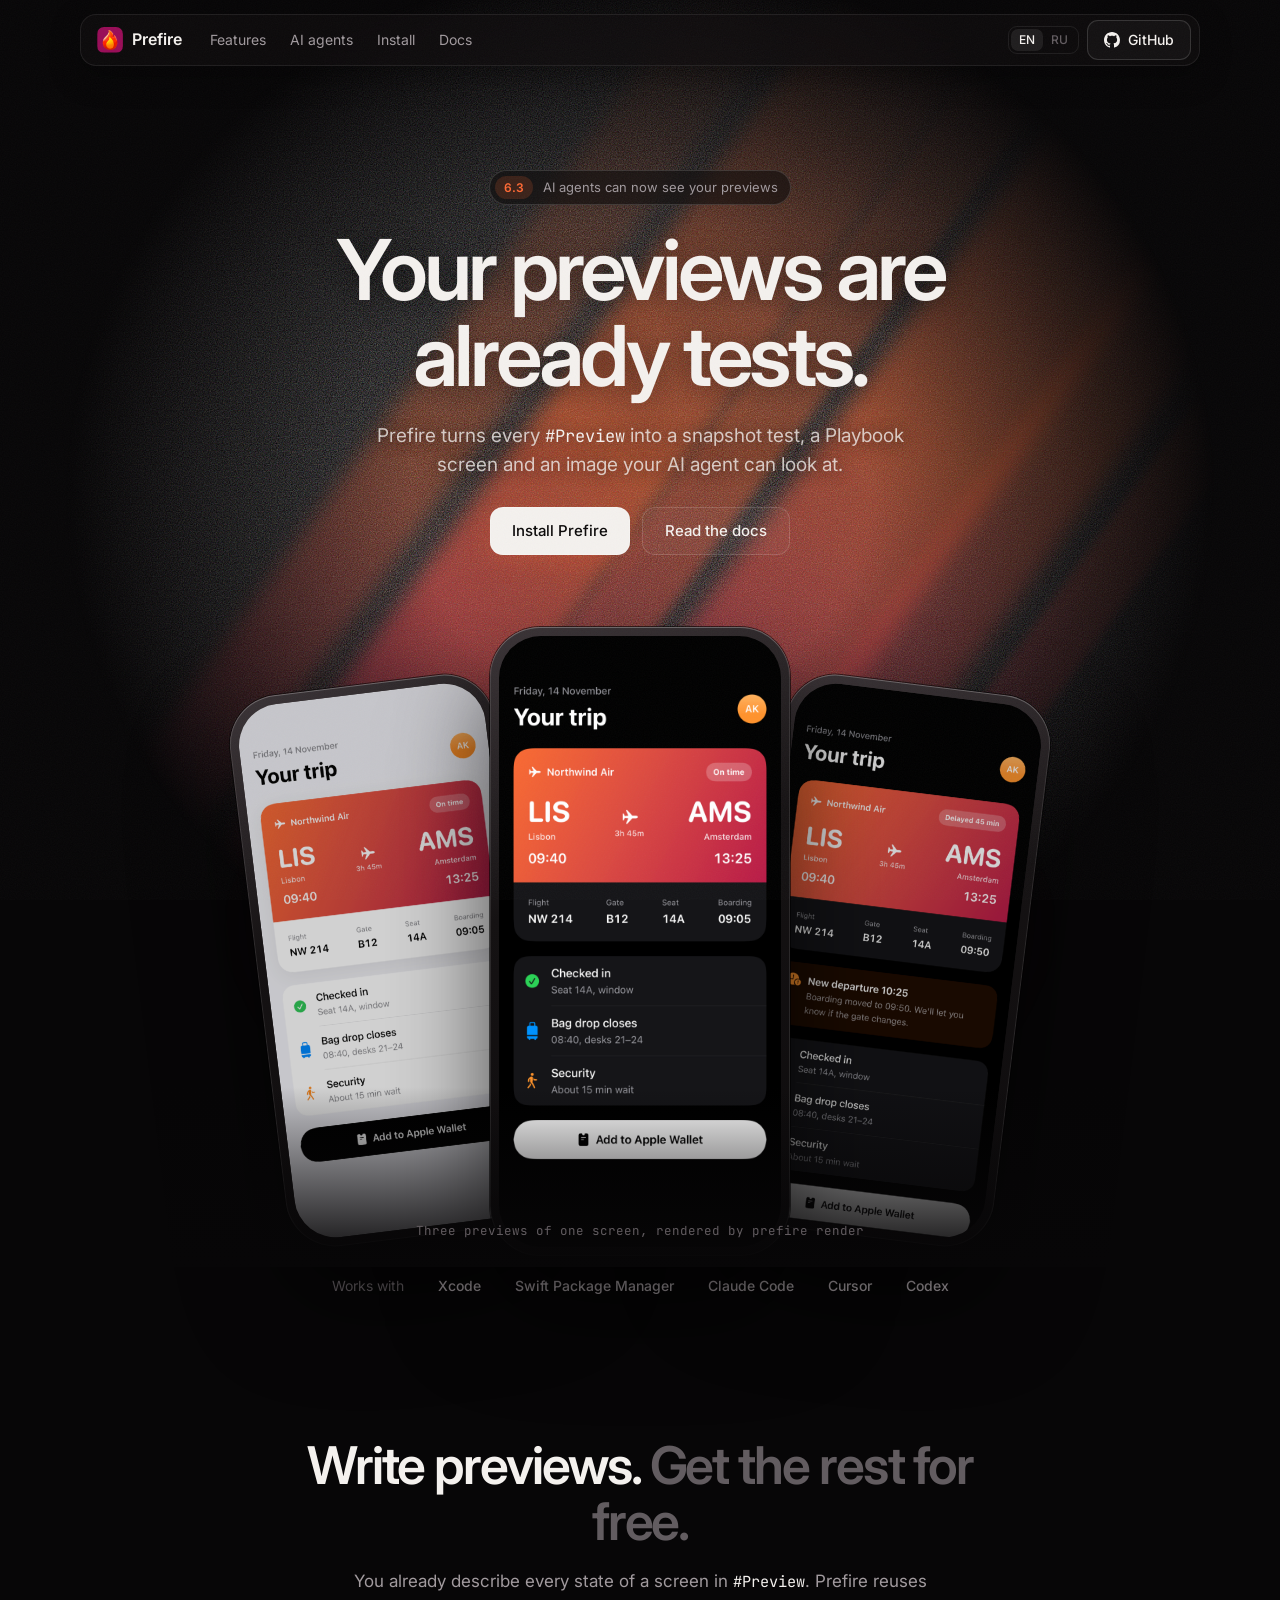
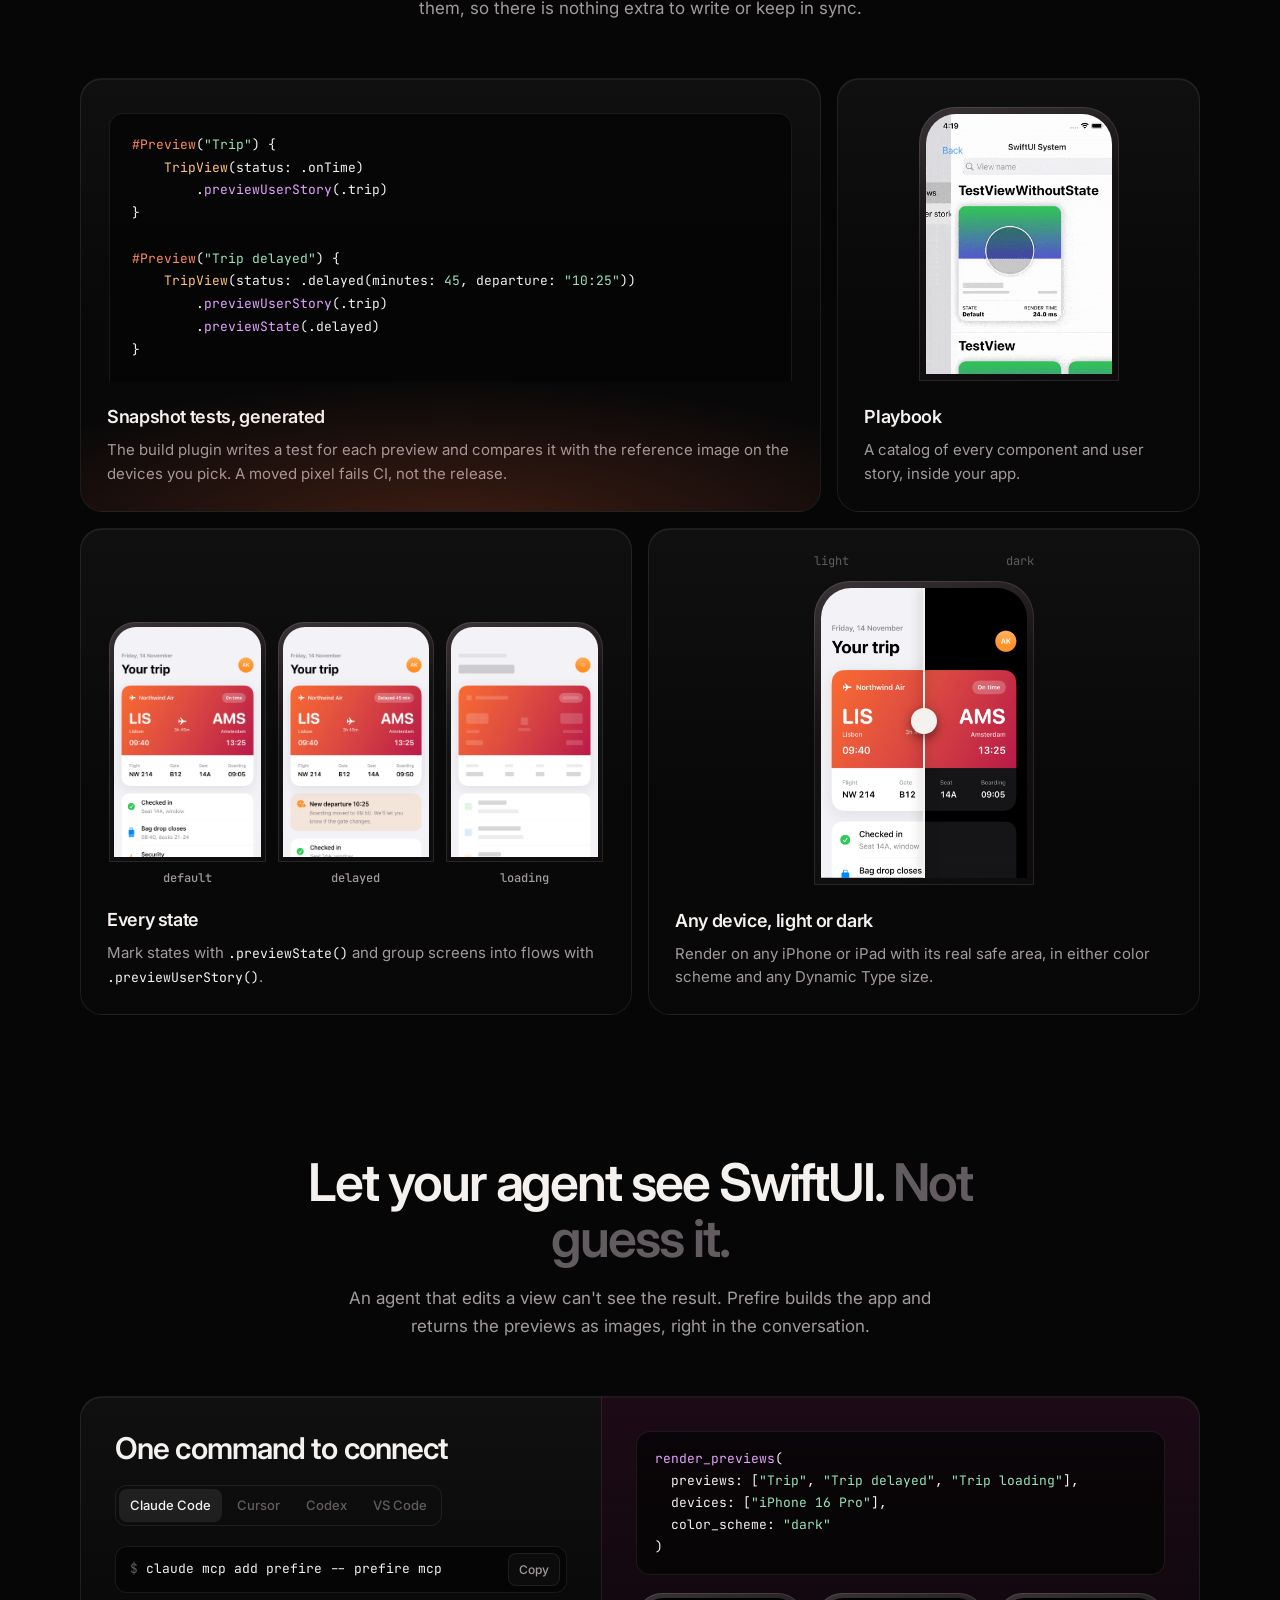
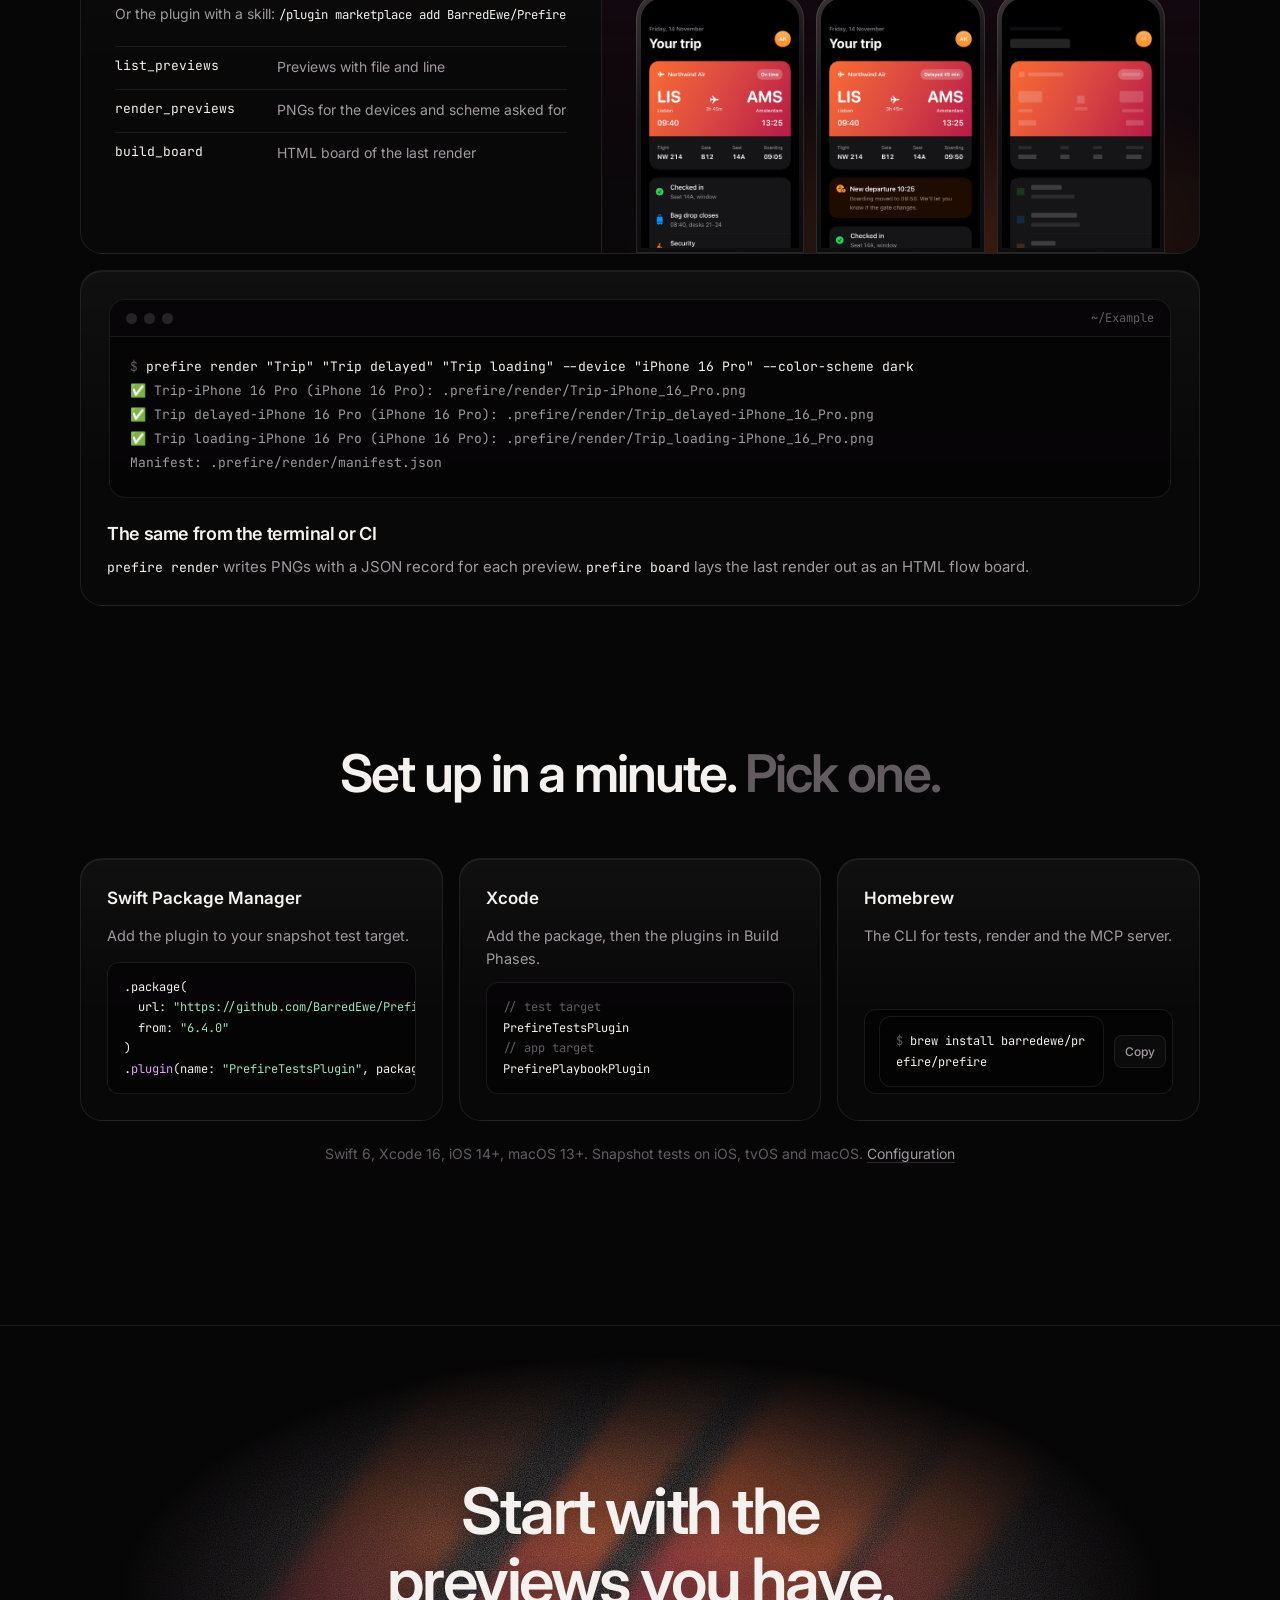
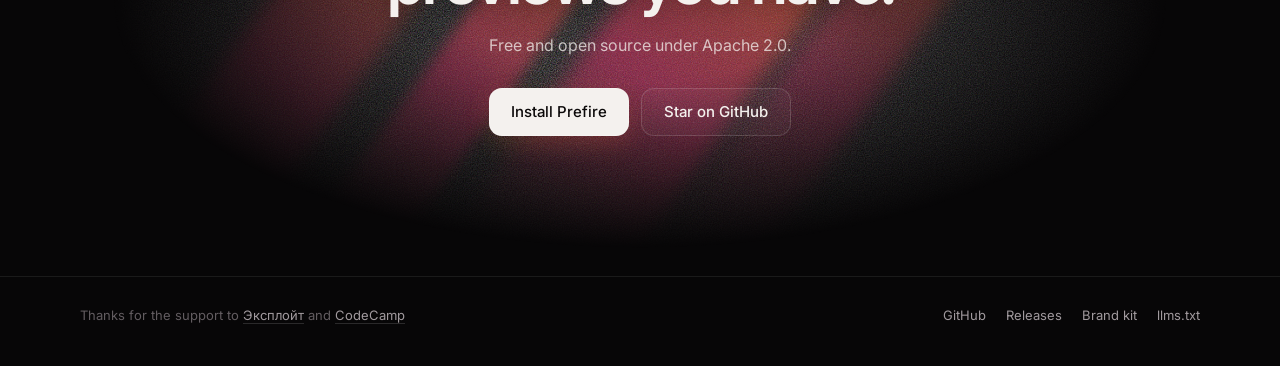
==== commit e0374c6b: "Rebuild landing page in a Raycast-like style Centered hero over ember rays with real renders of the " ====
--- a/index.html
+++ b/index.html
@@ -4,235 +4,251 @@
   <meta charset="utf-8">
   <meta name="viewport" content="width=device-width, initial-scale=1">
   <title>Prefire: snapshot tests from SwiftUI previews</title>
-  <meta name="description" content="Prefire reads SwiftUI #Preview blocks and generates snapshot tests, an iOS Playbook and PNG renders for AI agents like Claude Code, Cursor and Codex.">
-  <meta name="theme-color" content="#0c0a0b">
+  <meta name="description" content="Prefire turns SwiftUI #Preview blocks into snapshot tests, an iOS Playbook and PNG renders that AI agents like Claude Code, Cursor and Codex can see.">
+  <meta name="theme-color" content="#070607">
   <meta property="og:type" content="website">
   <meta property="og:title" content="Prefire: snapshot tests from SwiftUI previews">
-  <meta property="og:description" content="Prefire reads SwiftUI #Preview blocks and generates snapshot tests, an iOS Playbook and PNG renders for AI agents like Claude Code, Cursor and Codex.">
+  <meta property="og:description" content="Prefire turns SwiftUI #Preview blocks into snapshot tests, an iOS Playbook and PNG renders that AI agents like Claude Code, Cursor and Codex can see.">
   <meta property="og:url" content="https://prefire.ru/">
-  <meta property="og:image" content="https://prefire.ru/assets/prefire-logo.png">
+  <meta property="og:image" content="https://prefire.ru/assets/trip-dark.png">
   <link rel="canonical" href="https://prefire.ru/">
   <link rel="alternate" type="text/plain" href="/llms.txt" title="llms.txt">
   <link rel="icon" type="image/png" href="assets/prefire-icon.png">
   <link rel="apple-touch-icon" href="assets/prefire-icon.png">
   <link rel="preconnect" href="https://fonts.googleapis.com">
   <link rel="preconnect" href="https://fonts.gstatic.com" crossorigin>
-  <link href="https://fonts.googleapis.com/css2?family=Geist:wght@400;500;600;700&family=Geist+Mono:wght@400;500&display=swap" rel="stylesheet">
+  <link href="https://fonts.googleapis.com/css2?family=Inter:wght@400;500;600;700&family=JetBrains+Mono:wght@400;500&display=swap" rel="stylesheet">
   <style>
     :root {
-      --bg:#0c0a0b;
-      --bg-raised:#131012;
-      --bg-inset:#09080a;
+      --bg:#070607;
+      --bg-card:#0f0d0e;
       --line:rgba(255,255,255,.08);
-      --line-strong:rgba(255,255,255,.16);
-      --text:#ededeb;
-      --text-2:#a7a1a5;
-      --text-3:#6e686c;
+      --line-strong:rgba(255,255,255,.14);
+      --text:#f4f1ee;
+      --text-2:#a19a9e;
+      --text-3:#625c60;
       --ember:#ff6a35;
-      --ember-soft:rgba(255,106,53,.14);
+      --rose:#e0336b;
       --plum:#31001e;
       --ok:#5fd492;
-      --code-keyword:#ff8a5c;
-      --code-type:#ffc27a;
-      --code-method:#e4a3ff;
-      --code-string:#9ae2b9;
-      --code-comment:#6e686c;
-      --font-sans:"Geist",-apple-system,BlinkMacSystemFont,"Segoe UI",sans-serif;
-      --font-mono:"Geist Mono","SFMono-Regular",Menlo,Consolas,monospace;
-      --container:1160px;
-      --header-height:56px;
-      --radius:12px;
-      --radius-sm:8px;
+      --code-kw:#ff8a5c;
+      --code-ty:#ffc27a;
+      --code-fn:#e4a3ff;
+      --code-st:#9ae2b9;
+      --code-cm:#625c60;
+      --font-sans:"Inter",-apple-system,BlinkMacSystemFont,"Segoe UI",sans-serif;
+      --font-mono:"JetBrains Mono","SFMono-Regular",Menlo,monospace;
+      --grain:url("data:image/svg+xml,%3Csvg xmlns='http://www.w3.org/2000/svg' width='180' height='180'%3E%3Cfilter id='n'%3E%3CfeTurbulence type='fractalNoise' baseFrequency='.85' numOctaves='3' stitchTiles='stitch'/%3E%3C/filter%3E%3Crect width='100%25' height='100%25' filter='url(%23n)'/%3E%3C/svg%3E");
+      --container:1120px;
     }
     * { box-sizing:border-box; }
     html { scroll-behavior:smooth; overflow-x:clip; color-scheme:dark; }
-    body {
-      margin:0;
-      min-width:320px;
-      overflow-x:clip;
-      color:var(--text);
-      background:var(--bg);
-      font:400 15px/1.6 var(--font-sans);
-      -webkit-font-smoothing:antialiased;
-    }
+    body { margin:0; min-width:320px; overflow-x:clip; color:var(--text); background:var(--bg); font:400 16px/1.6 var(--font-sans); -webkit-font-smoothing:antialiased; }
     img { display:block; max-width:100%; height:auto; }
     a { color:inherit; text-decoration:none; }
     button { font:inherit; color:inherit; }
-    code,pre,kbd { font-family:var(--font-mono); }
-    h1,h2,h3,p,dl,dd,figure,pre { margin:0; }
+    code,pre { font-family:var(--font-mono); }
+    h1,h2,h3,p,pre,figure { margin:0; }
     h1,h2,h3 { font-weight:600; overflow-wrap:break-word; min-width:0; }
-    :focus-visible { outline:2px solid var(--ember); outline-offset:2px; }
+    :focus-visible { outline:2px solid var(--ember); outline-offset:3px; }
     ::selection { background:var(--ember); color:var(--bg); }
     .container { width:min(calc(100% - 32px),var(--container)); margin:0 auto; }
-    .frame { border-left:1px solid var(--line); border-right:1px solid var(--line); }
-    [id] { scroll-margin-top:calc(var(--header-height) + 8px); }
-    .skip-link { position:absolute; left:16px; top:-60px; z-index:50; padding:8px 12px; border-radius:var(--radius-sm); background:var(--text); color:var(--bg); }
-    .skip-link:focus-visible { top:10px; }
-    .muted { color:var(--text-2); }
-    .link { color:var(--text); text-decoration:underline; text-decoration-color:var(--line-strong); text-underline-offset:3px; }
-    .link:hover { text-decoration-color:var(--ember); }
+    .skip-link { position:absolute; left:16px; top:-60px; z-index:60; padding:8px 12px; border-radius:8px; background:var(--text); color:var(--bg); }
+    .skip-link:focus-visible { top:12px; }
 
     /* header */
-    .site-header { position:sticky; top:0; z-index:30; border-bottom:1px solid var(--line); background:rgba(12,10,11,.82); backdrop-filter:blur(12px); }
-    .header-inner { height:var(--header-height); display:flex; align-items:center; gap:28px; padding:0 20px; }
-    .brand { display:flex; align-items:center; gap:9px; font-weight:600; letter-spacing:-.01em; }
-    .brand-mark { width:24px; height:24px; overflow:hidden; border-radius:6px; }
-    .brand-mark img { width:auto; max-width:none; height:24px; }
-    .main-nav { display:flex; gap:22px; color:var(--text-2); font-size:14px; }
+    .site-header { position:fixed; top:14px; left:0; right:0; z-index:40; }
+    .header-bar { display:flex; align-items:center; gap:28px; height:52px; padding:0 8px 0 16px; border:1px solid var(--line); border-radius:16px; background:rgba(16,13,15,.72); backdrop-filter:blur(18px) saturate(140%); box-shadow:0 10px 30px rgba(0,0,0,.35); }
+    .brand { display:flex; align-items:center; gap:9px; font-weight:600; }
+    .brand-mark { width:26px; height:26px; overflow:hidden; border-radius:7px; }
+    .brand-mark img { width:auto; max-width:none; height:26px; }
+    .main-nav { display:flex; gap:24px; color:var(--text-2); font-size:14px; }
     .main-nav a:hover { color:var(--text); }
     .header-actions { display:flex; align-items:center; gap:8px; margin-left:auto; }
-    .language-switch { display:flex; border:1px solid var(--line); border-radius:var(--radius-sm); overflow:hidden; }
-    .language-switch button { border:0; padding:5px 9px; color:var(--text-3); background:transparent; font:500 12px/1 var(--font-mono); cursor:pointer; }
+    .language-switch { display:flex; padding:2px; border:1px solid var(--line); border-radius:9px; }
+    .language-switch button { border:0; border-radius:7px; padding:5px 8px; color:var(--text-3); background:transparent; font:500 12px/1 var(--font-sans); cursor:pointer; }
     .language-switch button:hover { color:var(--text); }
-    .language-switch button.is-active { color:var(--text); background:var(--line); }
-    .github-link { display:inline-flex; align-items:center; gap:8px; padding:6px 11px; border:1px solid var(--line-strong); border-radius:var(--radius-sm); font-size:13px; font-weight:500; }
-    .github-link:hover { border-color:var(--text-3); background:var(--bg-raised); }
-    .github-link svg { width:15px; height:15px; fill:currentColor; }
-    .github-stars { color:var(--text-2); font-family:var(--font-mono); font-size:12px; }
-    .github-stars:empty { display:none; }
+    .language-switch button.is-active { color:var(--text); background:rgba(255,255,255,.08); }
+
+    .btn { display:inline-flex; align-items:center; justify-content:center; gap:8px; height:40px; padding:0 16px; border-radius:11px; font-size:14px; font-weight:500; white-space:nowrap; transition:background-color .15s ease,border-color .15s ease,transform .1s ease; }
+    .btn:active { transform:translateY(1px); }
+    .btn-light { color:#0b0909; background:var(--text); box-shadow:0 0 0 1px rgba(255,255,255,.2) inset,0 8px 24px rgba(255,106,53,.18); }
+    .btn-light:hover { background:#fff; }
+    .btn-ghost { border:1px solid var(--line-strong); background:rgba(255,255,255,.03); }
+    .btn-ghost:hover { border-color:rgba(255,255,255,.24); background:rgba(255,255,255,.06); }
+    .btn-lg { height:48px; padding:0 22px; border-radius:13px; font-size:15px; }
+    .btn svg { width:16px; height:16px; fill:currentColor; }
+    .stars { color:var(--text-2); font-variant-numeric:tabular-nums; }
+    .stars:empty { display:none; }
+
+    /* rays */
+    .rays { position:absolute; inset:0; overflow:hidden; pointer-events:none; -webkit-mask-image:radial-gradient(ellipse 60% 55% at 50% 38%,#000 30%,transparent 75%); mask-image:radial-gradient(ellipse 60% 55% at 50% 38%,#000 30%,transparent 75%); }
+    .rays span { position:absolute; top:-30%; width:var(--w,110px); height:160%; left:var(--x); background:linear-gradient(180deg,transparent 8%,var(--ember) 38%,var(--rose) 62%,transparent 88%); opacity:var(--o,.55); filter:blur(var(--b,10px)); transform:rotate(36deg); transform-origin:center; }
+    .rays::after { content:""; position:absolute; inset:0; background-image:var(--grain); opacity:.55; mix-blend-mode:multiply; }
+    .grain { position:fixed; inset:0; z-index:50; pointer-events:none; background-image:var(--grain); opacity:.035; }
 
     /* hero */
-    .hero { padding:88px 20px 56px; }
-    .release { display:inline-flex; gap:8px; padding:4px 10px 4px 4px; border:1px solid var(--line); border-radius:999px; color:var(--text-2); font-size:13px; }
-    .release:hover { border-color:var(--line-strong); color:var(--text); }
-    .release { align-items:center; max-width:100%; border-radius:14px; line-height:1.4; }
-    .release b { flex:0 0 auto; padding:1px 8px; border-radius:999px; background:var(--ember-soft); color:var(--ember); font:500 12px/1.6 var(--font-mono); }
-    h1 { max-width:15ch; margin-top:24px; font-size:clamp(40px,6.4vw,72px); line-height:1.02; letter-spacing:-.045em; }
-    .hero-lede { max-width:56ch; margin-top:20px; color:var(--text-2); font-size:18px; line-height:1.55; }
-    .hero-lede code { color:var(--text); font-size:.92em; }
-    .hero-actions { display:flex; flex-wrap:wrap; align-items:center; gap:12px 20px; margin-top:32px; }
-    .install-cmd { display:inline-flex; align-items:center; gap:14px; max-width:100%; padding:0 6px 0 16px; height:46px; border:1px solid var(--line-strong); border-radius:var(--radius); background:var(--bg-raised); font:400 14px/1 var(--font-mono); }
-    .install-cmd code { overflow:hidden; white-space:nowrap; text-overflow:ellipsis; }
-    .install-cmd code::before { content:"$ "; color:var(--text-3); }
-    .copy-button { flex:0 0 auto; padding:7px 10px; border:1px solid var(--line); border-radius:var(--radius-sm); background:transparent; color:var(--text-2); font:500 12px/1 var(--font-sans); cursor:pointer; }
-    .copy-button:hover { color:var(--text); border-color:var(--line-strong); }
-    .copy-button.is-copied { color:var(--ok); }
-    .hero-actions .link { font-size:14px; }
-
-    /* product panel */
-    .panel { display:grid; grid-template-columns:minmax(0,.9fr) minmax(0,1.1fr); border-top:1px solid var(--line); border-bottom:1px solid var(--line); background:var(--bg-inset); }
-    .pane { min-width:0; display:flex; flex-direction:column; }
-    .pane+.pane { border-left:1px solid var(--line); }
-    .pane-bar { display:flex; align-items:stretch; height:40px; border-bottom:1px solid var(--line); font:400 12.5px/1 var(--font-mono); color:var(--text-3); }
-    .pane-bar>span,.pane-tab { display:flex; align-items:center; padding:0 16px; }
-    .pane-bar>span { color:var(--text-2); border-right:1px solid var(--line); }
-    .pane-tab { border:0; border-right:1px solid var(--line); background:transparent; color:var(--text-3); font:inherit; cursor:pointer; }
-    .pane-tab:hover { color:var(--text); }
-    .pane-tab[aria-selected="true"] { color:var(--text); background:var(--bg); box-shadow:inset 0 -1px 0 var(--ember); }
-    .code { padding:20px; overflow:auto; font-size:13px; line-height:1.75; color:var(--text); }
-    .code .ln { display:inline-block; width:2.2em; color:var(--text-3); user-select:none; }
-    .kw { color:var(--code-keyword); }
-    .ty { color:var(--code-type); }
-    .fn { color:var(--code-method); }
-    .st { color:var(--code-string); }
-    .cm { color:var(--code-comment); }
-    .hl { display:block; margin:0 -20px; padding:0 20px; background:var(--ember-soft); }
-    .pane-body { flex:1; min-height:0; }
-    .pane-body[hidden] { display:none; }
-    .shots { display:grid; grid-template-columns:repeat(2,minmax(0,210px)); justify-content:center; gap:28px; padding:28px 20px; }
-    .shots figure { display:grid; gap:10px; }
-    .shots img { width:100%; border:1px solid var(--line); border-radius:22px; }
-    .shots figcaption,.render-pair figcaption { display:flex; justify-content:space-between; gap:12px; color:var(--text-3); font:400 12px/1.4 var(--font-mono); }
-    .shots figcaption b,.render-pair figcaption b { color:var(--text-2); font-weight:500; }
-    .playbook-shot { display:flex; justify-content:center; padding:28px 20px; }
-    .playbook-shot img { width:220px; border:1px solid var(--line); border-radius:22px; }
-    .pane-note { padding:12px 20px; border-top:1px solid var(--line); color:var(--text-3); font-size:13px; }
+    .hero { position:relative; padding:170px 0 0; text-align:center; isolation:isolate; }
+    .hero .rays { z-index:-1; }
+    .hero-copy { display:grid; justify-items:center; gap:22px; }
+    .badge { display:inline-flex; align-items:center; gap:10px; padding:5px 12px 5px 5px; border:1px solid var(--line-strong); border-radius:999px; background:rgba(12,10,11,.6); backdrop-filter:blur(8px); color:var(--text-2); font-size:13px; }
+    .badge:hover { color:var(--text); border-color:rgba(255,255,255,.24); }
+    .badge b { padding:2px 9px; border-radius:999px; background:rgba(255,106,53,.16); color:var(--ember); font-weight:600; font-size:12px; }
+    h1 { max-width:12ch; font-size:clamp(44px,7.4vw,84px); line-height:1.02; letter-spacing:-.045em; text-shadow:0 2px 30px rgba(0,0,0,.45); }
+    .hero-lede { max-width:46ch; color:rgba(244,241,238,.78); font-size:clamp(16px,1.6vw,19px); line-height:1.55; text-shadow:0 1px 16px rgba(0,0,0,.6); }
+    .hero-lede code { color:var(--text); font-size:.9em; }
+    .hero-actions { display:flex; flex-wrap:wrap; justify-content:center; gap:12px; margin-top:6px; }
+
+    .stage { position:relative; height:640px; margin-top:72px; }
+    .stage::before { content:""; position:absolute; left:50%; top:12%; width:70%; height:70%; transform:translateX(-50%); background:radial-gradient(closest-side,rgba(255,106,53,.28),rgba(224,51,107,.12) 55%,transparent); filter:blur(30px); }
+    .stage::after { content:""; position:absolute; left:0; right:0; bottom:0; height:180px; background:linear-gradient(180deg,transparent,var(--bg)); z-index:3; }
+    .phone { position:absolute; left:50%; top:0; width:300px; padding:9px; border-radius:50px; background:linear-gradient(160deg,#3a3336,#151213 40%,#0d0b0c); box-shadow:0 0 0 1px rgba(255,255,255,.1) inset,0 1px 0 rgba(255,255,255,.18) inset,0 50px 100px rgba(0,0,0,.65),0 0 0 1px rgba(0,0,0,.6); }
+    .phone img { width:100%; border-radius:42px; }
+    .phone-center { z-index:2; transform:translateX(-50%); }
+    .phone-left { width:266px; transform:translateX(calc(-50% - 250px)) translateY(56px) rotate(-7deg); }
+    .phone-right { width:266px; transform:translateX(calc(-50% + 250px)) translateY(56px) rotate(7deg); }
+    .phone-left img,.phone-right img { filter:brightness(.82); }
+    .stage figcaption { position:absolute; z-index:4; left:50%; bottom:28px; transform:translateX(-50%); color:var(--text-3); font:400 12.5px/1.4 var(--font-mono); white-space:nowrap; }
+
+    .works-with { display:flex; flex-wrap:wrap; justify-content:center; gap:10px 34px; padding:8px 0 0; color:var(--text-3); font-size:14px; }
+    .works-with span { color:var(--text-3); font-weight:400; }
+    .works-with b { color:var(--text-2); font-weight:500; }
 
     /* sections */
-    .section { padding:88px 20px; border-bottom:1px solid var(--line); }
-    .section-head { display:grid; grid-template-columns:minmax(0,1fr) minmax(0,1fr); gap:24px 48px; align-items:end; margin-bottom:40px; }
-    .kicker { display:block; margin-bottom:12px; color:var(--ember); font:500 13px/1 var(--font-mono); }
-    h2 { font-size:clamp(28px,3.6vw,40px); line-height:1.1; letter-spacing:-.035em; }
-    .section-head p { color:var(--text-2); font-size:16px; max-width:52ch; }
-
-    .split { display:grid; grid-template-columns:minmax(0,.8fr) minmax(0,1.2fr); gap:32px; align-items:start; }
-    .split>* { min-width:0; }
-    .terminal { border:1px solid var(--line); border-radius:var(--radius); background:var(--bg-inset); overflow:hidden; }
-    .terminal-bar { display:flex; justify-content:space-between; padding:10px 16px; border-bottom:1px solid var(--line); color:var(--text-3); font:400 12px/1 var(--font-mono); }
-    .terminal pre { padding:18px 16px; overflow:auto; font-size:12.5px; line-height:1.8; color:var(--text-2); }
-    .terminal .prompt { color:var(--text-3); }
-    .terminal .cmd { color:var(--text); }
-    .terminal .ok { color:var(--ok); }
-    .render-stack { display:grid; gap:28px; }
-    .flags { display:grid; border-top:1px solid var(--line); }
-    .flags-grid { grid-template-columns:repeat(2,minmax(0,1fr)); column-gap:32px; }
-    .flags div { display:grid; grid-template-columns:minmax(0,180px) minmax(0,1fr); gap:16px; padding:12px 0; border-bottom:1px solid var(--line); font-size:14px; }
-    .flags dt { font:400 13px/1.6 var(--font-mono); color:var(--text); }
-    .flags dd { color:var(--text-2); }
-
-    .agent-tabs { display:flex; flex-wrap:wrap; border-bottom:1px solid var(--line); }
-    .agent-tab { padding:10px 14px; border:0; background:transparent; color:var(--text-3); font-size:14px; cursor:pointer; box-shadow:inset 0 -1px 0 transparent; }
-    .agent-tab:hover { color:var(--text); }
-    .agent-tab[aria-selected="true"] { color:var(--text); box-shadow:inset 0 -2px 0 var(--ember); }
-    .agent-panel { padding:18px 0 0; }
-    .agent-panel[hidden] { display:none; }
-    .snippet { display:flex; align-items:flex-start; justify-content:space-between; gap:12px; padding:14px 14px 14px 16px; border:1px solid var(--line); border-radius:var(--radius); background:var(--bg-raised); }
-    .snippet pre { overflow:auto; font-size:13px; line-height:1.7; }
-    .agent-panel p { margin-top:12px; color:var(--text-2); font-size:14px; }
-    .ai-side { display:grid; gap:16px; }
-    .render-pair { display:grid; grid-template-columns:minmax(0,.48fr) minmax(0,1fr); gap:16px; align-items:end; padding:20px; border:1px solid var(--line); border-radius:var(--radius); background:linear-gradient(180deg,var(--plum),var(--bg-inset)); }
-    .render-pair figure { display:grid; gap:8px; }
-    .render-pair img { width:100%; border:1px solid var(--line); border-radius:10px; }
-    .tools { width:100%; border-collapse:collapse; font-size:14px; }
-    .tools th,.tools td { padding:11px 0; border-bottom:1px solid var(--line); text-align:left; vertical-align:top; }
-    .tools th { width:170px; font:400 13px/1.6 var(--font-mono); color:var(--text); }
-    .tools td { color:var(--text-2); }
-
-    .specs { display:grid; grid-template-columns:repeat(2,minmax(0,1fr)); border-top:1px solid var(--line); }
-    .spec { display:grid; grid-template-columns:minmax(0,170px) minmax(0,1fr); gap:16px; padding:16px 0; border-bottom:1px solid var(--line); }
-    .spec:nth-child(odd) { padding-right:32px; }
-    .spec:nth-child(even) { padding-left:32px; border-left:1px solid var(--line); }
-    .spec dt { color:var(--text-3); font-size:14px; }
-    .spec dd { color:var(--text); font-size:14px; }
-    .spec dd code { color:var(--text); font-size:13px; }
-
-    .install-grid { display:grid; grid-template-columns:repeat(2,minmax(0,1fr)); gap:16px; }
-    .install-card { display:flex; flex-direction:column; gap:10px; padding:20px; border:1px solid var(--line); border-radius:var(--radius); background:var(--bg-raised); }
-    .install-card h3 { font-size:16px; letter-spacing:-.01em; }
-    .install-card p { color:var(--text-2); font-size:14px; }
-    .install-card pre { margin-top:auto; padding:14px; overflow:auto; border-radius:var(--radius-sm); background:var(--bg-inset); font-size:12.5px; line-height:1.7; }
-
-    .footer { padding:40px 20px 48px; color:var(--text-3); font-size:13px; }
-    .footer-inner { display:flex; flex-wrap:wrap; justify-content:space-between; gap:16px 32px; }
+    .section { padding:140px 0 0; }
+    .section-title { max-width:760px; margin:0 auto 56px; text-align:center; }
+    h2 { font-size:clamp(32px,4.6vw,52px); line-height:1.08; letter-spacing:-.04em; }
+    h2 .dim { color:var(--text-3); }
+    .section-title p { max-width:56ch; margin:18px auto 0; color:var(--text-2); font-size:17px; }
+    .section-title p code { color:var(--text); font-size:.9em; }
+
+    .bento { display:grid; grid-template-columns:repeat(6,minmax(0,1fr)); gap:16px; }
+    .card { position:relative; display:flex; flex-direction:column; min-width:0; overflow:hidden; border:1px solid var(--line); border-radius:22px; background:linear-gradient(180deg,rgba(255,255,255,.045),rgba(255,255,255,.012) 60%); box-shadow:0 1px 0 rgba(255,255,255,.06) inset; }
+    .span-2 { grid-column:span 2; } .span-3 { grid-column:span 3; } .span-4 { grid-column:span 4; } .span-6 { grid-column:span 6; }
+    .card-visual { position:relative; flex:1; min-height:300px; display:flex; align-items:flex-end; justify-content:center; padding:28px 28px 0; overflow:hidden; }
+    .card-copy { padding:22px 26px 26px; }
+    .card-copy h3 { font-size:18px; letter-spacing:-.02em; }
+    .card-copy p { margin-top:6px; color:var(--text-2); font-size:15px; line-height:1.55; }
+    .card-copy p code { color:var(--text); font-size:.88em; }
+    .glow-ember::before { content:""; position:absolute; inset:auto -20% -40% -20%; height:70%; background:radial-gradient(closest-side,rgba(255,106,53,.22),transparent); pointer-events:none; }
+
+    .code { width:100%; padding:20px 22px; border:1px solid var(--line); border-bottom:0; border-radius:14px 14px 0 0; background:rgba(5,4,5,.75); overflow:auto; font-size:13px; line-height:1.75; color:var(--text); text-align:left; }
+    .kw { color:var(--code-kw); } .ty { color:var(--code-ty); } .fn { color:var(--code-fn); } .st { color:var(--code-st); } .cm { color:var(--code-cm); }
+    .mini-phone { width:200px; padding:7px; border-radius:36px 36px 0 0; border-bottom:0; background:linear-gradient(160deg,#3a3336,#151213 40%,#0d0b0c); box-shadow:0 0 0 1px rgba(255,255,255,.1) inset; }
+    .mini-phone img { border-radius:30px 30px 0 0; }
+    .crop { max-height:260px; overflow:hidden; }
+
+    .states { display:grid; grid-template-columns:repeat(3,minmax(0,1fr)); gap:12px; width:100%; align-items:end; }
+    .states figure { display:grid; gap:10px; }
+    .states .mini-phone { width:100%; border-radius:26px 26px 0 0; padding:5px; }
+    .states .mini-phone img { border-radius:22px 22px 0 0; }
+    .states figcaption { color:var(--text-3); font:400 12px/1 var(--font-mono); text-align:center; }
+    .states figcaption b { color:var(--text-2); font-weight:500; }
+
+    .compare { position:relative; width:220px; padding:7px; border-radius:36px 36px 0 0; background:linear-gradient(160deg,#3a3336,#151213 40%,#0d0b0c); box-shadow:0 0 0 1px rgba(255,255,255,.1) inset; --pos:50%; }
+    .compare-inner { position:relative; overflow:hidden; border-radius:30px 30px 0 0; max-height:290px; }
+    .compare-inner img { width:100%; }
+    .compare-top { position:absolute; inset:0; clip-path:inset(0 calc(100% - var(--pos)) 0 0); }
+    .compare-line { position:absolute; top:0; bottom:0; left:var(--pos); width:2px; margin-left:-1px; background:var(--text); box-shadow:0 0 12px rgba(0,0,0,.5); pointer-events:none; }
+    .compare-line::after { content:""; position:absolute; top:46%; left:50%; width:26px; height:26px; transform:translate(-50%,-50%); border-radius:50%; background:var(--text); box-shadow:0 4px 12px rgba(0,0,0,.5); }
+    .compare input { position:absolute; inset:0; width:100%; height:100%; margin:0; opacity:0; cursor:ew-resize; }
+    .compare-labels { position:absolute; top:-26px; left:0; right:0; display:flex; justify-content:space-between; color:var(--text-3); font:400 12px/1 var(--font-mono); }
+
+    .agent { display:grid; grid-template-columns:minmax(0,1fr) minmax(0,1.15fr); }
+    .agent-copy { display:flex; flex-direction:column; gap:20px; padding:34px; }
+    .agent-copy h3 { font-size:clamp(24px,2.6vw,30px); letter-spacing:-.03em; line-height:1.15; }
+    .agent-copy>p { color:var(--text-2); }
+    .tabs { display:flex; flex-wrap:wrap; gap:4px; padding:3px; border:1px solid var(--line); border-radius:11px; align-self:flex-start; }
+    .tab { padding:6px 11px; border:0; border-radius:8px; background:transparent; color:var(--text-3); font-size:13px; font-weight:500; cursor:pointer; }
+    .tab:hover { color:var(--text); }
+    .tab[aria-selected="true"] { color:var(--text); background:rgba(255,255,255,.08); }
+    .tab-panel[hidden] { display:none; }
+    .cmd { display:flex; align-items:center; justify-content:space-between; gap:10px; padding:6px 6px 6px 14px; border:1px solid var(--line); border-radius:12px; background:rgba(5,4,5,.7); }
+    .cmd pre { overflow:auto; font-size:13px; line-height:1.6; }
+    .cmd pre::before { content:"$ "; color:var(--text-3); }
+    .cmd.json pre::before { content:none; }
+    .tab-panel p { margin-top:10px; color:var(--text-2); font-size:14px; }
+    .tab-panel p code { color:var(--text); font-size:.88em; }
+    .copy { flex:0 0 auto; padding:6px 10px; border:1px solid var(--line); border-radius:8px; background:rgba(255,255,255,.03); color:var(--text-2); font-size:12px; font-weight:500; cursor:pointer; }
+    .copy:hover { color:var(--text); border-color:var(--line-strong); }
+    .copy.is-copied { color:var(--ok); }
+    .tool-list { display:grid; gap:2px; margin:0; padding:0; list-style:none; font-size:14px; }
+    .tool-list li { display:grid; grid-template-columns:150px minmax(0,1fr); gap:12px; padding:9px 0; border-top:1px solid var(--line); color:var(--text-2); }
+    .tool-list code { color:var(--text); font-size:13px; }
+    .agent-visual { position:relative; display:flex; flex-direction:column; gap:18px; padding:34px 34px 0; border-left:1px solid var(--line); background:radial-gradient(ellipse 80% 60% at 60% 100%,rgba(255,106,53,.2),transparent 70%),linear-gradient(180deg,rgba(49,0,30,.35),transparent); }
+    .call { padding:16px 18px; border:1px solid var(--line); border-radius:14px; background:rgba(5,4,5,.75); font-size:13px; line-height:1.7; overflow:auto; }
+    .returned { display:grid; grid-template-columns:repeat(3,minmax(0,1fr)); gap:12px; margin-top:auto; }
+    .returned .mini-phone { width:100%; border-radius:26px 26px 0 0; padding:5px; }
+    .returned .mini-phone img { border-radius:22px 22px 0 0; }
+
+    .terminal { width:100%; border:1px solid var(--line); border-radius:16px; background:rgba(5,4,5,.8); overflow:hidden; text-align:left; }
+    .terminal-bar { display:flex; align-items:center; gap:7px; padding:12px 16px; border-bottom:1px solid var(--line); }
+    .terminal-bar i { width:11px; height:11px; border-radius:50%; background:rgba(255,255,255,.12); }
+    .terminal-bar span { margin-left:auto; color:var(--text-3); font:400 12px/1 var(--font-mono); }
+    .terminal pre { padding:18px 20px 22px; overflow:auto; font-size:13px; line-height:1.85; color:var(--text-2); }
+    .terminal .p { color:var(--text-3); } .terminal .c { color:var(--text); } .terminal .ok { color:var(--ok); }
+
+    .install { display:grid; grid-template-columns:repeat(3,minmax(0,1fr)); gap:16px; }
+    .install .card { padding:26px; gap:12px; }
+    .install h3 { font-size:17px; }
+    .install p { color:var(--text-2); font-size:14.5px; }
+    .install pre { margin-top:auto; padding:14px 16px; border:1px solid var(--line); border-radius:12px; background:rgba(5,4,5,.7); overflow:auto; font-size:12.5px; line-height:1.7; }
+    .install .cmd pre { white-space:pre-wrap; word-break:break-all; }
+    .install pre { font-size:12px; }
+    .install-note { margin-top:22px; text-align:center; color:var(--text-3); font-size:14px; }
+    .install-note a,.inline-link { color:var(--text-2); text-decoration:underline; text-decoration-color:var(--line-strong); text-underline-offset:3px; }
+    .install-note a:hover,.inline-link:hover { color:var(--text); text-decoration-color:var(--ember); }
+
+    .closing { position:relative; margin-top:160px; padding:150px 0 140px; text-align:center; isolation:isolate; overflow:hidden; border-top:1px solid var(--line); }
+    .closing .rays { z-index:-1; -webkit-mask-image:radial-gradient(ellipse 55% 60% at 50% 50%,#000 25%,transparent 75%); mask-image:radial-gradient(ellipse 55% 60% at 50% 50%,#000 25%,transparent 75%); }
+    .closing h2 { font-size:clamp(36px,5.4vw,64px); max-width:14ch; margin:0 auto; text-shadow:0 2px 30px rgba(0,0,0,.5); }
+    .closing p { max-width:44ch; margin:18px auto 30px; color:rgba(244,241,238,.75); }
+    .footer { padding:28px 0 40px; border-top:1px solid var(--line); color:var(--text-3); font-size:13px; }
+    .footer-inner { display:flex; flex-wrap:wrap; justify-content:space-between; gap:14px 28px; }
     .footer-links { display:flex; flex-wrap:wrap; gap:20px; color:var(--text-2); }
-    .footer-links a:hover,.footer a.link:hover { color:var(--text); }
-    .footer p+p { margin-top:8px; }
-
-    @media (max-width:960px) {
+    .footer-links a:hover { color:var(--text); }
+
+    @media (max-width:980px) {
       .main-nav { display:none; }
-      .panel,.split,.section-head { grid-template-columns:minmax(0,1fr); }
-      .pane+.pane { border-left:0; border-top:1px solid var(--line); }
+      .span-2,.span-3,.span-4 { grid-column:span 6; }
+      .agent { grid-template-columns:minmax(0,1fr); }
+      .agent-visual { border-left:0; border-top:1px solid var(--line); }
+      .install { grid-template-columns:minmax(0,1fr); }
+      .phone-left { transform:translateX(calc(-50% - 190px)) translateY(56px) rotate(-7deg); }
+      .phone-right { transform:translateX(calc(-50% + 190px)) translateY(56px) rotate(7deg); }
     }
-    @media (max-width:720px) {
-      .specs,.install-grid,.flags-grid { grid-template-columns:minmax(0,1fr); }
-      .spec:nth-child(odd),.spec:nth-child(even) { padding:14px 0; border-left:0; }
-      .spec,.flags div { grid-template-columns:minmax(0,1fr); gap:2px; }
-      .tools th { width:auto; display:block; padding-bottom:0; border-bottom:0; }
-      .tools td { display:block; padding-top:2px; }
+    @media (max-width:600px) {
+      .site-header { top:8px; }
+      .header-bar { gap:12px; padding:0 6px 0 12px; }
+      .header-actions .btn-ghost span:not(.stars) { display:none; }
+      .hero { padding-top:120px; }
+      .stage { height:470px; margin-top:52px; }
+      .phone { width:220px; padding:7px; border-radius:38px; }
+      .phone img { border-radius:32px; }
+      .phone-left,.phone-right { width:190px; }
+      .phone-left { transform:translateX(calc(-50% - 112px)) translateY(44px) rotate(-7deg); }
+      .phone-right { transform:translateX(calc(-50% + 112px)) translateY(44px) rotate(7deg); }
+      .section { padding-top:100px; }
+      .card-visual { min-height:240px; padding:22px 18px 0; }
+      .card-copy { padding:18px 20px 22px; }
+      .agent-copy,.agent-visual { padding:24px 20px; }
+      .agent-visual { padding-bottom:0; }
+      .tool-list li { grid-template-columns:minmax(0,1fr); gap:2px; }
+      .hero-actions .btn { flex:1 1 auto; }
+      .closing { margin-top:110px; padding:110px 0 100px; }
     }
-    @media (max-width:560px) {
-      .header-inner,.hero,.section,.footer { padding-left:16px; padding-right:16px; }
-      .hero { padding-top:56px; }
-      .hero-lede { font-size:16px; }
-      .install-cmd { width:100%; font-size:12.5px; }
-      .github-link span:first-of-type { display:none; }
-      .shots { gap:14px; padding:20px 16px; }
-      .shots img { border-radius:14px; }
-      .section { padding-top:64px; padding-bottom:64px; }
-      .pane-tab,.pane-bar>span { padding:0 12px; }
-    }
-    @media (prefers-reduced-motion:reduce) { html { scroll-behavior:auto; } }
+    @media (prefers-reduced-motion:reduce) { html { scroll-behavior:auto; } .btn { transition:none; } }
   </style>
 </head>
 <body>
+  <div class="grain" aria-hidden="true"></div>
   <a class="skip-link" href="#top" data-i18n="skip">Skip to content</a>
   <header class="site-header">
-    <div class="container frame header-inner">
+    <div class="container header-bar">
       <a class="brand" href="#top" aria-label="Prefire home"><span class="brand-mark" aria-hidden="true"><img src="assets/prefire-logo.png" alt=""></span>Prefire</a>
       <nav class="main-nav" aria-label="Main">
-        <a href="#how" data-i18n="nav_how">How it works</a>
+        <a href="#features" data-i18n="nav_features">Features</a>
         <a href="#ai" data-i18n="nav_ai">AI agents</a>
-        <a href="#details" data-i18n="nav_details">Details</a>
         <a href="#install" data-i18n="nav_install">Install</a>
         <a href="https://github.com/BarredEwe/Prefire/tree/main/Documentation" target="_blank" rel="noreferrer" data-i18n="nav_docs">Docs</a>
       </nav>
@@ -241,223 +257,210 @@
           <button type="button" data-language-button="en">EN</button>
           <button type="button" data-language-button="ru">RU</button>
         </div>
-        <a class="github-link" href="https://github.com/BarredEwe/Prefire" target="_blank" rel="noreferrer">
-          <svg viewBox="0 0 16 16" aria-hidden="true"><path d="M8 0C3.58 0 0 3.58 0 8c0 3.54 2.29 6.53 5.47 7.59.4.07.55-.17.55-.38 0-.19-.01-.82-.01-1.49-2.01.37-2.53-.49-2.69-.94-.09-.23-.48-.94-.82-1.13-.28-.15-.68-.52-.01-.53.63-.01 1.08.58 1.23.82.72 1.21 1.87.87 2.33.66.07-.52.28-.87.51-1.07-1.78-.2-3.64-.89-3.64-3.95 0-.87.31-1.59.82-2.15-.08-.2-.36-1.02.08-2.12 0 0 .67-.21 2.2.82.64-.18 1.32-.27 2-.27.68 0 1.36.09 2 .27 1.53-1.04 2.2-.82 2.2-.82.44 1.1.16 1.92.08 2.12.51.56.82 1.27.82 2.15 0 3.07-1.87 3.75-3.65 3.95.29.25.54.73.54 1.48 0 1.07-.01 1.93-.01 2.2 0 .21.15.46.55.38A8.013 8.013 0 0016 8c0-4.42-3.58-8-8-8z"/></svg>
-          <span>GitHub</span><span class="github-stars" data-stars></span>
-        </a>
+        <a class="btn btn-ghost" href="https://github.com/BarredEwe/Prefire" target="_blank" rel="noreferrer"><svg viewBox="0 0 16 16" aria-hidden="true"><path d="M8 0C3.58 0 0 3.58 0 8c0 3.54 2.29 6.53 5.47 7.59.4.07.55-.17.55-.38 0-.19-.01-.82-.01-1.49-2.01.37-2.53-.49-2.69-.94-.09-.23-.48-.94-.82-1.13-.28-.15-.68-.52-.01-.53.63-.01 1.08.58 1.23.82.72 1.21 1.87.87 2.33.66.07-.52.28-.87.51-1.07-1.78-.2-3.64-.89-3.64-3.95 0-.87.31-1.59.82-2.15-.08-.2-.36-1.02.08-2.12 0 0 .67-.21 2.2.82.64-.18 1.32-.27 2-.27.68 0 1.36.09 2 .27 1.53-1.04 2.2-.82 2.2-.82.44 1.1.16 1.92.08 2.12.51.56.82 1.27.82 2.15 0 3.07-1.87 3.75-3.65 3.95.29.25.54.73.54 1.48 0 1.07-.01 1.93-.01 2.2 0 .21.15.46.55.38A8.013 8.013 0 0016 8c0-4.42-3.58-8-8-8z"/></svg><span>GitHub</span><span class="stars" data-stars></span></a>
       </div>
     </div>
   </header>
 
   <main id="top">
-    <div class="container frame">
-      <section class="hero">
-        <a class="release" href="https://github.com/BarredEwe/Prefire/blob/main/Documentation/AI.md" target="_blank" rel="noreferrer"><b>6.3</b><span data-i18n="release">prefire render and an MCP server for AI agents</span></a>
-        <h1 data-i18n="hero_title">Snapshot tests from your SwiftUI previews.</h1>
-        <p class="hero-lede" data-i18n-html="hero_body">Prefire reads <code>#Preview</code> and generates snapshot tests, a Playbook catalog and PNG renders your AI agent can look at. You don't write a line of test code.</p>
+    <section class="hero">
+      <div class="rays" aria-hidden="true">
+        <span style="--x:18%;--w:90px;--o:.35"></span>
+        <span style="--x:30%;--w:150px;--o:.6"></span>
+        <span style="--x:44%;--w:70px;--o:.45;--b:6px"></span>
+        <span style="--x:54%;--w:170px;--o:.55"></span>
+        <span style="--x:68%;--w:100px;--o:.4"></span>
+        <span style="--x:80%;--w:60px;--o:.3;--b:5px"></span>
+      </div>
+      <div class="container hero-copy">
+        <a class="badge" href="https://github.com/BarredEwe/Prefire/blob/main/Documentation/AI.md" target="_blank" rel="noreferrer"><b>6.3</b><span data-i18n="badge">AI agents can now see your previews</span></a>
+        <h1 data-i18n="hero_title">Your previews are already tests.</h1>
+        <p class="hero-lede" data-i18n-html="hero_body">Prefire turns every <code>#Preview</code> into a snapshot test, a Playbook screen and an image your AI agent can look at.</p>
         <div class="hero-actions">
-          <div class="install-cmd"><code>brew install barredewe/prefire/prefire</code><button class="copy-button" type="button" data-copy="brew install barredewe/prefire/prefire" data-i18n="copy">Copy</button></div>
-          <a class="link" href="#install" data-i18n="hero_spm">or add the Swift package</a>
-        </div>
-      </section>
-
-      <section class="panel" id="how" aria-label="Example">
-        <div class="pane">
-          <div class="pane-bar"><span>TestView.swift</span></div>
-          <pre class="code"><span class="ln">46</span><span class="kw">struct</span> <span class="ty">TestView_Previews</span>: <span class="ty">PreviewProvider</span>, <span class="ty">PrefireProvider</span> {
-<span class="ln">47</span>    <span class="kw">static var</span> previews: <span class="kw">some</span> <span class="ty">View</span> {
-<span class="ln">48</span>        <span class="ty">TestView</span>(isLoading: <span class="kw">false</span>)
-<span class="ln">49</span>            .<span class="fn">previewUserStory</span>(.testStory)
-<span class="ln">50</span>            .<span class="fn">snapshot</span>(delay: <span class="st">0.5</span>, precision: <span class="st">0.7</span>)
-<span class="ln">51</span>
-<span class="hl"><span class="ln">52</span>        <span class="ty">TestView</span>(isLoading: <span class="kw">true</span>)</span><span class="hl"><span class="ln">53</span>            .<span class="fn">previewUserStory</span>(.testStory)</span><span class="hl"><span class="ln">54</span>            .<span class="fn">previewState</span>(.loading)</span><span class="ln">55</span>    }
-<span class="ln">56</span>}</pre>
-        </div>
-        <div class="pane">
-          <div class="pane-bar" role="tablist" aria-label="Output">
-            <button class="pane-tab" type="button" role="tab" id="out-renders" aria-selected="true" aria-controls="out-renders-panel" data-i18n="tab_renders">Renders</button>
-            <button class="pane-tab" type="button" role="tab" id="out-test" aria-selected="false" aria-controls="out-test-panel" tabindex="-1" data-i18n="tab_test">Generated test</button>
-            <button class="pane-tab" type="button" role="tab" id="out-playbook" aria-selected="false" aria-controls="out-playbook-panel" tabindex="-1">Playbook</button>
-          </div>
-          <div class="pane-body" id="out-renders-panel" role="tabpanel" aria-labelledby="out-renders">
-            <div class="shots">
-              <figure><img src="assets/render-testview-default.png" width="585" height="1266" alt="TestView, default state, rendered on iPhone 16 Pro in dark mode"><figcaption><b>default</b><span>iPhone 16 Pro</span></figcaption></figure>
-              <figure><img src="assets/render-testview-loading.png" width="585" height="1266" alt="TestView, loading state, rendered on iPhone 16 Pro in dark mode"><figcaption><b>loading</b><span>iPhone 16 Pro</span></figcaption></figure>
+          <a class="btn btn-light btn-lg" href="#install" data-i18n="hero_primary">Install Prefire</a>
+          <a class="btn btn-ghost btn-lg" href="https://github.com/BarredEwe/Prefire/blob/main/README.md" target="_blank" rel="noreferrer" data-i18n="hero_secondary">Read the docs</a>
+        </div>
+      </div>
+      <figure class="container stage">
+        <div class="phone phone-left"><img src="assets/trip-light.png" width="720" height="1558" alt="Trip screen, light mode, rendered by Prefire"></div>
+        <div class="phone phone-center"><img src="assets/trip-dark.png" width="720" height="1558" alt="Trip screen, dark mode, rendered by Prefire"></div>
+        <div class="phone phone-right"><img src="assets/trip-dark-delayed.png" width="720" height="1558" alt="Trip screen in the delayed state, rendered by Prefire"></div>
+        <figcaption data-i18n="stage_caption">Three previews of one screen, rendered by prefire render</figcaption>
+      </figure>
+      <div class="container works-with"><span data-i18n="works_with">Works with</span><b>Xcode</b><b>Swift Package Manager</b><b>Claude Code</b><b>Cursor</b><b>Codex</b></div>
+    </section>
+
+    <section class="section container" id="features">
+      <div class="section-title">
+        <h2 data-i18n-html="features_title">Write previews. <span class="dim">Get the rest for free.</span></h2>
+        <p data-i18n-html="features_body">You already describe every state of a screen in <code>#Preview</code>. Prefire reuses them, so there is nothing extra to write or keep in sync.</p>
+      </div>
+      <div class="bento">
+        <article class="card span-4 glow-ember">
+          <div class="card-visual">
+<pre class="code"><span class="kw">#Preview</span>(<span class="st">"Trip"</span>) {
+    <span class="ty">TripView</span>(status: .onTime)
+        .<span class="fn">previewUserStory</span>(.trip)
+}
+
+<span class="kw">#Preview</span>(<span class="st">"Trip delayed"</span>) {
+    <span class="ty">TripView</span>(status: .delayed(minutes: <span class="st">45</span>, departure: <span class="st">"10:25"</span>))
+        .<span class="fn">previewUserStory</span>(.trip)
+        .<span class="fn">previewState</span>(.delayed)
+}</pre>
+          </div>
+          <div class="card-copy"><h3 data-i18n="f_tests_title">Snapshot tests, generated</h3><p data-i18n="f_tests_body">The build plugin writes a test for each preview and compares it with the reference image on the devices you pick. A moved pixel fails CI, not the release.</p></div>
+        </article>
+        <article class="card span-2">
+          <div class="card-visual"><div class="mini-phone"><div class="crop"><img src="assets/prefire-playbook.gif" width="320" height="693" alt="Playbook catalog of components and user stories" loading="lazy"></div></div></div>
+          <div class="card-copy"><h3>Playbook</h3><p data-i18n="f_playbook_body">A catalog of every component and user story, inside your app.</p></div>
+        </article>
+        <article class="card span-3">
+          <div class="card-visual">
+            <div class="states">
+              <figure><div class="mini-phone"><div class="crop" style="max-height:230px"><img src="assets/trip-light.png" width="720" height="1558" alt="Trip, on time" loading="lazy"></div></div><figcaption><b>default</b></figcaption></figure>
+              <figure><div class="mini-phone"><div class="crop" style="max-height:230px"><img src="assets/trip-light-delayed.png" width="720" height="1558" alt="Trip, delayed" loading="lazy"></div></div><figcaption><b>delayed</b></figcaption></figure>
+              <figure><div class="mini-phone"><div class="crop" style="max-height:230px"><img src="assets/trip-light-loading.png" width="720" height="1558" alt="Trip, loading" loading="lazy"></div></div><figcaption><b>loading</b></figcaption></figure>
             </div>
-            <p class="pane-note" data-i18n="note_renders">Rendered by prefire render from the example project. Snapshot tests compare these images on every run.</p>
-          </div>
-          <div class="pane-body" id="out-test-panel" role="tabpanel" aria-labelledby="out-test" hidden>
-            <pre class="code"><span class="cm">// TestViewTests.generated.swift, written by PrefireTestsPlugin</span>
-<span class="kw">@MainActor class</span> <span class="ty">TestViewTests</span>: <span class="ty">XCTestCase</span> {
-    <span class="kw">private let</span> session = <span class="ty">PrefireSnapshotSession</span>(
-        simulatorDevice: <span class="st">"iPhone18,1"</span>,
-        osVersion: <span class="st">26</span>,
-        devices: [<span class="st">"iPhone 15"</span>, <span class="st">"iPad"</span>],
-        waitDefaults: <span class="ty">SnapshotWaitDefaults</span>()
-    )
-
-    <span class="kw">func</span> <span class="fn">test_testView</span>() {
-        <span class="fn">assertSnapshots</span>(of: <span class="ty">TestView_Previews</span>._allPreviews)
-    }
-}</pre>
-            <p class="pane-note" data-i18n="note_test">Regenerated on every build. Nothing to commit or keep in sync.</p>
-          </div>
-          <div class="pane-body" id="out-playbook-panel" role="tabpanel" aria-labelledby="out-playbook" hidden>
-            <div class="playbook-shot"><img src="assets/prefire-playbook.gif" width="320" height="693" alt="Playbook catalog scrolling through components and user stories" loading="lazy"></div>
-            <p class="pane-note" data-i18n="note_playbook">The same previews as a browsable catalog inside your app, grouped by user story.</p>
-          </div>
-        </div>
-      </section>
-
-      <section class="section" id="render">
-        <div class="section-head">
-          <div><span class="kicker">prefire render</span><h2 data-i18n="render_title">Any preview, any device, from the terminal.</h2></div>
-          <p data-i18n="render_body">Prefire builds the app once and writes every preview you ask for as a PNG with a JSON record. No Xcode window, works on CI.</p>
-        </div>
-        <div class="render-stack">
-          <div class="terminal">
-            <div class="terminal-bar"><span>zsh</span><span>Example/</span></div>
-<pre><span class="prompt">$</span> <span class="cmd">prefire render TestView_Previews --device "iPhone 16 Pro" --color-scheme dark</span>
-<span class="ok">✅</span> test_testView()-iPhone 16 Pro (iPhone 16 Pro): .prefire/render/test_testView__-iPhone_16_Pro.png
-<span class="ok">✅</span> test_testView()-iPhone 16 Pro (iPhone 16 Pro): .prefire/render/test_testView__-iPhone_16_Pro-2.png
-<span class="ok">✅</span> test_testView()-iPhone 16 Pro (iPhone 16 Pro): .prefire/render/test_testView__-iPhone_16_Pro-3.png
+          </div>
+          <div class="card-copy"><h3 data-i18n="f_states_title">Every state</h3><p data-i18n-html="f_states_body">Mark states with <code>.previewState()</code> and group screens into flows with <code>.previewUserStory()</code>.</p></div>
+        </article>
+        <article class="card span-3">
+          <div class="card-visual" style="padding-top:52px">
+            <div class="compare" data-compare>
+              <div class="compare-labels"><span data-i18n="light">light</span><span data-i18n="dark">dark</span></div>
+              <div class="compare-inner">
+                <img src="assets/trip-dark.png" width="720" height="1558" alt="Trip, dark mode" loading="lazy">
+                <div class="compare-top"><img src="assets/trip-light.png" width="720" height="1558" alt="Trip, light mode" loading="lazy"></div>
+                <div class="compare-line"></div>
+              </div>
+              <input type="range" min="0" max="100" value="50" aria-label="Compare light and dark">
+            </div>
+          </div>
+          <div class="card-copy"><h3 data-i18n="f_devices_title">Any device, light or dark</h3><p data-i18n="f_devices_body">Render on any iPhone or iPad with its real safe area, in either color scheme and any Dynamic Type size.</p></div>
+        </article>
+      </div>
+    </section>
+
+    <section class="section container" id="ai">
+      <div class="section-title">
+        <h2 data-i18n-html="ai_title">Let your agent see SwiftUI. <span class="dim">Not guess it.</span></h2>
+        <p data-i18n="ai_body">An agent that edits a view can't see the result. Prefire builds the app and returns the previews as images, right in the conversation.</p>
+      </div>
+      <article class="card agent">
+        <div class="agent-copy">
+          <h3 data-i18n="ai_card_title">One command to connect</h3>
+          <div class="tabs" role="tablist" aria-label="Agent">
+            <button class="tab" type="button" role="tab" id="ag-claude" aria-selected="true" aria-controls="ag-claude-panel">Claude Code</button>
+            <button class="tab" type="button" role="tab" id="ag-cursor" aria-selected="false" aria-controls="ag-cursor-panel" tabindex="-1">Cursor</button>
+            <button class="tab" type="button" role="tab" id="ag-codex" aria-selected="false" aria-controls="ag-codex-panel" tabindex="-1">Codex</button>
+            <button class="tab" type="button" role="tab" id="ag-vscode" aria-selected="false" aria-controls="ag-vscode-panel" tabindex="-1">VS Code</button>
+          </div>
+          <div class="tab-panel" id="ag-claude-panel" role="tabpanel" aria-labelledby="ag-claude">
+            <div class="cmd"><pre>claude mcp add prefire -- prefire mcp</pre><button class="copy" type="button" data-copy="claude mcp add prefire -- prefire mcp" data-i18n="copy">Copy</button></div>
+            <p data-i18n-html="ag_claude_note">Or the plugin with a skill: <code>/plugin marketplace add BarredEwe/Prefire</code></p>
+          </div>
+          <div class="tab-panel" id="ag-cursor-panel" role="tabpanel" aria-labelledby="ag-cursor" hidden>
+            <div class="cmd json"><pre>{ "command": "prefire", "args": ["mcp"] }</pre></div>
+            <p data-i18n-html="ag_cursor_note"><a class="inline-link" href="https://cursor.com/en/install-mcp?name=prefire&amp;config=eyJjb21tYW5kIjoicHJlZmlyZSIsImFyZ3MiOlsibWNwIl19" target="_blank" rel="noreferrer">Add to Cursor</a> in one click.</p>
+          </div>
+          <div class="tab-panel" id="ag-codex-panel" role="tabpanel" aria-labelledby="ag-codex" hidden>
+            <div class="cmd"><pre>codex mcp add prefire -- prefire mcp</pre><button class="copy" type="button" data-copy="codex mcp add prefire -- prefire mcp" data-i18n="copy">Copy</button></div>
+          </div>
+          <div class="tab-panel" id="ag-vscode-panel" role="tabpanel" aria-labelledby="ag-vscode" hidden>
+            <div class="cmd"><pre>code --add-mcp '{"name":"prefire","command":"prefire","args":["mcp"]}'</pre><button class="copy" type="button" data-copy="code --add-mcp '{&quot;name&quot;:&quot;prefire&quot;,&quot;command&quot;:&quot;prefire&quot;,&quot;args&quot;:[&quot;mcp&quot;]}'" data-i18n="copy">Copy</button></div>
+          </div>
+          <ul class="tool-list">
+            <li><code>list_previews</code><span data-i18n="tool_list">Previews with file and line</span></li>
+            <li><code>render_previews</code><span data-i18n="tool_render">PNGs for the devices and scheme asked for</span></li>
+            <li><code>build_board</code><span data-i18n="tool_board">HTML board of the last render</span></li>
+          </ul>
+        </div>
+        <div class="agent-visual">
+<pre class="call"><span class="fn">render_previews</span>(
+  previews: [<span class="st">"Trip"</span>, <span class="st">"Trip delayed"</span>, <span class="st">"Trip loading"</span>],
+  devices: [<span class="st">"iPhone 16 Pro"</span>],
+  color_scheme: <span class="st">"dark"</span>
+)</pre>
+          <div class="returned">
+            <div class="mini-phone"><div class="crop" style="max-height:250px"><img src="assets/trip-dark.png" width="720" height="1558" alt="Trip, dark" loading="lazy"></div></div>
+            <div class="mini-phone"><div class="crop" style="max-height:250px"><img src="assets/trip-dark-delayed.png" width="720" height="1558" alt="Trip delayed, dark" loading="lazy"></div></div>
+            <div class="mini-phone"><div class="crop" style="max-height:250px"><img src="assets/trip-dark-loading.png" width="720" height="1558" alt="Trip loading, dark" loading="lazy"></div></div>
+          </div>
+        </div>
+      </article>
+      <div class="bento" style="margin-top:16px">
+        <article class="card span-6">
+          <div class="card-visual" style="min-height:0;padding-bottom:0">
+            <div class="terminal">
+              <div class="terminal-bar"><i></i><i></i><i></i><span>~/Example</span></div>
+<pre><span class="p">$</span> <span class="c">prefire render "Trip" "Trip delayed" "Trip loading" --device "iPhone 16 Pro" --color-scheme dark</span>
+<span class="ok">✅</span> Trip-iPhone 16 Pro (iPhone 16 Pro): .prefire/render/Trip-iPhone_16_Pro.png
+<span class="ok">✅</span> Trip delayed-iPhone 16 Pro (iPhone 16 Pro): .prefire/render/Trip_delayed-iPhone_16_Pro.png
+<span class="ok">✅</span> Trip loading-iPhone 16 Pro (iPhone 16 Pro): .prefire/render/Trip_loading-iPhone_16_Pro.png
 Manifest: .prefire/render/manifest.json</pre>
-          </div>
-          <dl class="flags flags-grid">
-            <div><dt>--device</dt><dd data-i18n="flag_device">iPhone or iPad to render on, with its real safe area. Repeatable.</dd></div>
-            <div><dt>--color-scheme</dt><dd>light, dark</dd></div>
-            <div><dt>--dynamic-type</dt><dd>xSmall … accessibility5</dd></div>
-            <div><dt>--list</dt><dd data-i18n="flag_list">Previews with their file and line, as JSON.</dd></div>
-            <div><dt>prefire board</dt><dd data-i18n="flag_board">An HTML board of the last render, grouped by user story.</dd></div>
-          </dl>
-        </div>
-      </section>
-
-      <section class="section" id="ai">
-        <div class="section-head">
-          <div><span class="kicker">prefire mcp</span><h2 data-i18n="ai_title">Your agent sees the UI it just changed.</h2></div>
-          <p data-i18n="ai_body">Claude Code, Cursor and Codex call Prefire over MCP, get the PNGs back in the conversation and check the layout before they call the task done.</p>
-        </div>
-        <div class="split">
-          <div>
-            <div class="agent-tabs" role="tablist" aria-label="Agent">
-              <button class="agent-tab" type="button" role="tab" id="ag-claude" aria-selected="true" aria-controls="ag-claude-panel">Claude Code</button>
-              <button class="agent-tab" type="button" role="tab" id="ag-cursor" aria-selected="false" aria-controls="ag-cursor-panel" tabindex="-1">Cursor</button>
-              <button class="agent-tab" type="button" role="tab" id="ag-codex" aria-selected="false" aria-controls="ag-codex-panel" tabindex="-1">Codex</button>
-              <button class="agent-tab" type="button" role="tab" id="ag-vscode" aria-selected="false" aria-controls="ag-vscode-panel" tabindex="-1">VS Code</button>
             </div>
-            <div class="agent-panel" id="ag-claude-panel" role="tabpanel" aria-labelledby="ag-claude">
-              <div class="snippet"><pre>claude mcp add prefire -- prefire mcp</pre><button class="copy-button" type="button" data-copy="claude mcp add prefire -- prefire mcp" data-i18n="copy">Copy</button></div>
-              <p data-i18n-html="ag_claude_note">Or install the plugin with a skill that tells Claude when to render: <code>/plugin marketplace add BarredEwe/Prefire</code>, then <code>/plugin install prefire@prefire</code>.</p>
-            </div>
-            <div class="agent-panel" id="ag-cursor-panel" role="tabpanel" aria-labelledby="ag-cursor" hidden>
-              <div class="snippet"><pre>{ "command": "prefire", "args": ["mcp"] }</pre></div>
-              <p data-i18n-html="ag_cursor_note"><a class="link" href="https://cursor.com/en/install-mcp?name=prefire&amp;config=eyJjb21tYW5kIjoicHJlZmlyZSIsImFyZ3MiOlsibWNwIl19" target="_blank" rel="noreferrer">Add to Cursor</a> in one click, or paste the config above into MCP settings.</p>
-            </div>
-            <div class="agent-panel" id="ag-codex-panel" role="tabpanel" aria-labelledby="ag-codex" hidden>
-              <div class="snippet"><pre>codex mcp add prefire -- prefire mcp</pre><button class="copy-button" type="button" data-copy="codex mcp add prefire -- prefire mcp" data-i18n="copy">Copy</button></div>
-            </div>
-            <div class="agent-panel" id="ag-vscode-panel" role="tabpanel" aria-labelledby="ag-vscode" hidden>
-              <div class="snippet"><pre>code --add-mcp '{"name":"prefire","command":"prefire","args":["mcp"]}'</pre><button class="copy-button" type="button" data-copy="code --add-mcp '{&quot;name&quot;:&quot;prefire&quot;,&quot;command&quot;:&quot;prefire&quot;,&quot;args&quot;:[&quot;mcp&quot;]}'" data-i18n="copy">Copy</button></div>
-            </div>
-            <table class="tools" style="margin-top:28px">
-              <tr><th>list_previews</th><td data-i18n="tool_list">Previews of the project with file and line.</td></tr>
-              <tr><th>render_previews</th><td data-i18n="tool_render">Builds and returns PNGs for the devices, color scheme and Dynamic Type asked for.</td></tr>
-              <tr><th>build_board</th><td data-i18n="tool_board">HTML board of the last render.</td></tr>
-            </table>
-            <p class="muted" style="margin-top:20px;font-size:14px" data-i18n-html="ai_setup">Needs <code>render_configuration</code> in <code>.prefire.yml</code>. Setup in the <a class="link" href="https://github.com/BarredEwe/Prefire/blob/main/Documentation/AI.md" target="_blank" rel="noreferrer">AI guide</a>.</p>
-          </div>
-          <div class="ai-side">
-            <div class="snippet"><pre><span class="fn">render_previews</span>(
-  previews: [<span class="st">"AuthView_Preview"</span>],
-  devices: [<span class="st">"iPhone 16 Pro"</span>, <span class="st">"iPad"</span>],
-  color_scheme: <span class="st">"dark"</span>
-)</pre></div>
-            <div class="render-pair">
-              <figure><img src="assets/render-iphone.png" width="585" height="1266" alt="AuthView rendered on iPhone 16 Pro, dark" loading="lazy"><figcaption><b>iPhone 16 Pro</b></figcaption></figure>
-              <figure><img src="assets/render-ipad.png" width="1000" height="750" alt="AuthView rendered on iPad, dark" loading="lazy"><figcaption><b>iPad</b><span data-i18n="ipad_note">the form stretches edge to edge</span></figcaption></figure>
-            </div>
-          </div>
-        </div>
-      </section>
-
-      <section class="section" id="details">
-        <div class="section-head">
-          <h2 data-i18n="details_title">Details.</h2>
-          <p data-i18n-html="details_body">Everything else is in the <a class="link" href="https://github.com/BarredEwe/Prefire/blob/main/README.md" target="_blank" rel="noreferrer">README</a> and the <a class="link" href="https://github.com/BarredEwe/Prefire/blob/main/Documentation/Configuration.md" target="_blank" rel="noreferrer">configuration reference</a>.</p>
-        </div>
-        <dl class="specs">
-          <div class="spec"><dt data-i18n="spec_sources">Previews</dt><dd><code>#Preview</code>, <code>@Previewable</code>, <code>PreviewProvider</code>, <span data-i18n="spec_param">parameterized previews</span></dd></div>
-          <div class="spec"><dt>UIKit, AppKit</dt><dd><code>UIView</code>, <code>UIViewController</code>, <code>NSView</code>, <code>NSViewController</code></dd></div>
-          <div class="spec"><dt data-i18n="spec_platforms">Snapshot tests</dt><dd>iOS, tvOS, macOS</dd></div>
-          <div class="spec"><dt>Playbook</dt><dd>iOS</dd></div>
-          <div class="spec"><dt data-i18n="spec_engine">Comparison</dt><dd>swift-snapshot-testing</dd></div>
-          <div class="spec"><dt data-i18n="spec_wait">Async views</dt><dd><code>.snapshot(waitForIdle: true)</code>, <code>.snapshot(waitUntil:)</code></dd></div>
-          <div class="spec"><dt data-i18n="spec_flows">Flows and states</dt><dd><code>.previewUserStory()</code>, <code>.previewState()</code></dd></div>
-          <div class="spec"><dt data-i18n="spec_cache">Caching</dt><dd data-i18n="spec_cache_v">Parsed types and preview bodies, keyed by SHA-256</dd></div>
-          <div class="spec"><dt data-i18n="spec_runs">Runs in</dt><dd data-i18n="spec_runs_v">Xcode build phase, SwiftPM plugin, CLI, CI</dd></div>
-          <div class="spec"><dt data-i18n="spec_templates">Output</dt><dd data-i18n="spec_templates_v">Stencil templates you can replace</dd></div>
-          <div class="spec"><dt data-i18n="spec_req">Requires</dt><dd>Swift 6, Xcode 16, iOS 14+, macOS 13+</dd></div>
-          <div class="spec"><dt data-i18n="spec_license">License</dt><dd>Apache 2.0</dd></div>
-        </dl>
-      </section>
-
-      <section class="section" id="install">
-        <div class="section-head">
-          <h2 data-i18n="install_title">Install.</h2>
-          <p data-i18n-html="install_body">Pick one. Fine-tune with <code>.prefire.yml</code> later, the defaults work without it.</p>
-        </div>
-        <div class="install-grid">
-          <div class="install-card">
-            <h3>Swift Package Manager</h3>
-            <p data-i18n="inst_spm">Add the plugin to the snapshot test target.</p>
+          </div>
+          <div class="card-copy"><h3 data-i18n="f_cli_title">The same from the terminal or CI</h3><p data-i18n-html="f_cli_body"><code>prefire render</code> writes PNGs with a JSON record for each preview. <code>prefire board</code> lays the last render out as an HTML flow board.</p></div>
+        </article>
+      </div>
+    </section>
+
+    <section class="section container" id="install">
+      <div class="section-title">
+        <h2 data-i18n-html="install_title">Set up in a minute. <span class="dim">Pick one.</span></h2>
+      </div>
+      <div class="install">
+        <div class="card">
+          <h3>Swift Package Manager</h3>
+          <p data-i18n="inst_spm">Add the plugin to your snapshot test target.</p>
 <pre>.package(
-    url: <span class="st">"https://github.com/BarredEwe/Prefire.git"</span>,
-    from: <span class="st">"6.4.0"</span>
+  url: <span class="st">"https://github.com/BarredEwe/Prefire.git"</span>,
+  from: <span class="st">"6.4.0"</span>
 )
-
-.testTarget(
-    plugins: [
-        .plugin(name: <span class="st">"PrefireTestsPlugin"</span>, package: <span class="st">"Prefire"</span>)
-    ]
-)</pre>
-          </div>
-          <div class="install-card">
-            <h3>Xcode</h3>
-            <p data-i18n="inst_xcode">Add the package, then the plugins in the target's Build Phases.</p>
+.<span class="fn">plugin</span>(name: <span class="st">"PrefireTestsPlugin"</span>, package: <span class="st">"Prefire"</span>)</pre>
+        </div>
+        <div class="card">
+          <h3>Xcode</h3>
+          <p data-i18n="inst_xcode">Add the package, then the plugins in Build Phases.</p>
 <pre><span class="cm">// test target</span>
 PrefireTestsPlugin
-<span class="cm">// app target, for Playbook</span>
+<span class="cm">// app target</span>
 PrefirePlaybookPlugin</pre>
-          </div>
-          <div class="install-card">
-            <h3>Homebrew</h3>
-            <p data-i18n="inst_brew">The CLI: tests, Playbook, render and the MCP server.</p>
-<pre>brew install barredewe/prefire/prefire
-
-prefire tests
-prefire render --list</pre>
-          </div>
-          <div class="install-card">
-            <h3>Mint</h3>
-            <p data-i18n="inst_mint">The same CLI through Mint. Beta.</p>
-<pre>mint install BarredEwe/Prefire</pre>
-          </div>
-        </div>
-      </section>
-    </div>
+        </div>
+        <div class="card">
+          <h3>Homebrew</h3>
+          <p data-i18n="inst_brew">The CLI for tests, render and the MCP server.</p>
+          <div class="cmd" style="margin-top:auto"><pre>brew install barredewe/prefire/prefire</pre><button class="copy" type="button" data-copy="brew install barredewe/prefire/prefire" data-i18n="copy">Copy</button></div>
+        </div>
+      </div>
+      <p class="install-note" data-i18n-html="install_note">Swift 6, Xcode 16, iOS 14+, macOS 13+. Snapshot tests on iOS, tvOS and macOS. <a href="https://github.com/BarredEwe/Prefire/blob/main/Documentation/Configuration.md" target="_blank" rel="noreferrer">Configuration</a></p>
+    </section>
+
+    <section class="closing">
+      <div class="rays" aria-hidden="true">
+        <span style="--x:22%;--w:120px;--o:.4"></span>
+        <span style="--x:38%;--w:80px;--o:.5;--b:7px"></span>
+        <span style="--x:50%;--w:160px;--o:.55"></span>
+        <span style="--x:66%;--w:90px;--o:.4"></span>
+      </div>
+      <div class="container">
+        <h2 data-i18n="closing_title">Start with the previews you have.</h2>
+        <p data-i18n="closing_body">Free and open source under Apache 2.0.</p>
+        <div class="hero-actions">
+          <a class="btn btn-light btn-lg" href="#install" data-i18n="hero_primary">Install Prefire</a>
+          <a class="btn btn-ghost btn-lg" href="https://github.com/BarredEwe/Prefire" target="_blank" rel="noreferrer"><span data-i18n="closing_star">Star on GitHub</span><span class="stars" data-stars></span></a>
+        </div>
+      </div>
+    </section>
   </main>
 
-  <footer class="footer container frame">
-    <div class="footer-inner">
-      <div>
-        <p data-i18n="footer_copy">Prefire is open source under Apache 2.0.</p>
-        <p><span data-i18n="footer_thanks">Thanks for the support to</span> <a class="link" href="https://t.me/exploitex" target="_blank" rel="noreferrer">Эксплойт</a> <span data-i18n="footer_and">and</span> <a class="link" href="https://t.me/codecamp" target="_blank" rel="noreferrer">CodeCamp</a>.</p>
-      </div>
+  <footer class="footer">
+    <div class="container footer-inner">
+      <span><span data-i18n="footer_thanks">Thanks for the support to</span> <a class="inline-link" href="https://t.me/exploitex" target="_blank" rel="noreferrer">Эксплойт</a> <span data-i18n="footer_and">and</span> <a class="inline-link" href="https://t.me/codecamp" target="_blank" rel="noreferrer">CodeCamp</a></span>
       <div class="footer-links">
         <a href="https://github.com/BarredEwe/Prefire" target="_blank" rel="noreferrer">GitHub</a>
         <a href="https://github.com/BarredEwe/Prefire/releases" target="_blank" rel="noreferrer" data-i18n="footer_releases">Releases</a>
-        <a href="https://github.com/BarredEwe/Prefire/tree/main/Example" target="_blank" rel="noreferrer" data-i18n="footer_example">Example project</a>
         <a href="/brand/" data-i18n="nav_brand">Brand kit</a>
         <a href="/llms.txt">llms.txt</a>
       </div>
@@ -468,85 +471,75 @@
     const translations={
       en:{
         meta_title:"Prefire: snapshot tests from SwiftUI previews",
-        meta_description:"Prefire reads SwiftUI #Preview blocks and generates snapshot tests, an iOS Playbook and PNG renders for AI agents like Claude Code, Cursor and Codex.",
-        skip:"Skip to content",nav_how:"How it works",nav_ai:"AI agents",nav_details:"Details",nav_install:"Install",nav_docs:"Docs",nav_brand:"Brand kit",
-        release:"prefire render and an MCP server for AI agents",
-        hero_title:"Snapshot tests from your SwiftUI previews.",
-        hero_body:"Prefire reads <code>#Preview</code> and generates snapshot tests, a Playbook catalog and PNG renders your AI agent can look at. You don't write a line of test code.",
-        copy:"Copy",copied:"Copied",hero_spm:"or add the Swift package",
-        tab_renders:"Renders",tab_test:"Generated test",
-        note_renders:"Rendered by prefire render from the example project. Snapshot tests compare these images on every run.",
-        note_test:"Regenerated on every build. Nothing to commit or keep in sync.",
-        note_playbook:"The same previews as a browsable catalog inside your app, grouped by user story.",
-        render_title:"Any preview, any device, from the terminal.",
-        render_body:"Prefire builds the app once and writes every preview you ask for as a PNG with a JSON record. No Xcode window, works on CI.",
-        flag_device:"iPhone or iPad to render on, with its real safe area. Repeatable.",
-        flag_list:"Previews with their file and line, as JSON.",
-        flag_board:"An HTML board of the last render, grouped by user story.",
-        ai_title:"Your agent sees the UI it just changed.",
-        ai_body:"Claude Code, Cursor and Codex call Prefire over MCP, get the PNGs back in the conversation and check the layout before they call the task done.",
-        ag_claude_note:"Or install the plugin with a skill that tells Claude when to render: <code>/plugin marketplace add BarredEwe/Prefire</code>, then <code>/plugin install prefire@prefire</code>.",
-        ag_cursor_note:"<a class=\"link\" href=\"https://cursor.com/en/install-mcp?name=prefire&amp;config=eyJjb21tYW5kIjoicHJlZmlyZSIsImFyZ3MiOlsibWNwIl19\" target=\"_blank\" rel=\"noreferrer\">Add to Cursor</a> in one click, or paste the config above into MCP settings.",
-        tool_list:"Previews of the project with file and line.",
-        tool_render:"Builds and returns PNGs for the devices, color scheme and Dynamic Type asked for.",
-        tool_board:"HTML board of the last render.",
-        ai_setup:"Needs <code>render_configuration</code> in <code>.prefire.yml</code>. Setup in the <a class=\"link\" href=\"https://github.com/BarredEwe/Prefire/blob/main/Documentation/AI.md\" target=\"_blank\" rel=\"noreferrer\">AI guide</a>.",
-        ipad_note:"the form stretches edge to edge",
-        details_title:"Details.",
-        details_body:"Everything else is in the <a class=\"link\" href=\"https://github.com/BarredEwe/Prefire/blob/main/README.md\" target=\"_blank\" rel=\"noreferrer\">README</a> and the <a class=\"link\" href=\"https://github.com/BarredEwe/Prefire/blob/main/Documentation/Configuration.md\" target=\"_blank\" rel=\"noreferrer\">configuration reference</a>.",
-        spec_sources:"Previews",spec_param:"parameterized previews",spec_platforms:"Snapshot tests",spec_engine:"Comparison",spec_wait:"Async views",spec_flows:"Flows and states",
-        spec_cache:"Caching",spec_cache_v:"Parsed types and preview bodies, keyed by SHA-256",
-        spec_runs:"Runs in",spec_runs_v:"Xcode build phase, SwiftPM plugin, CLI, CI",
-        spec_templates:"Output",spec_templates_v:"Stencil templates you can replace",
-        spec_req:"Requires",spec_license:"License",
-        install_title:"Install.",
-        install_body:"Pick one. Fine-tune with <code>.prefire.yml</code> later, the defaults work without it.",
-        inst_spm:"Add the plugin to the snapshot test target.",
-        inst_xcode:"Add the package, then the plugins in the target's Build Phases.",
-        inst_brew:"The CLI: tests, Playbook, render and the MCP server.",
-        inst_mint:"The same CLI through Mint. Beta.",
-        footer_copy:"Prefire is open source under Apache 2.0.",footer_thanks:"Thanks for the support to",footer_and:"and",footer_releases:"Releases",footer_example:"Example project"
+        meta_description:"Prefire turns SwiftUI #Preview blocks into snapshot tests, an iOS Playbook and PNG renders that AI agents like Claude Code, Cursor and Codex can see.",
+        skip:"Skip to content",nav_features:"Features",nav_ai:"AI agents",nav_install:"Install",nav_docs:"Docs",nav_brand:"Brand kit",
+        badge:"AI agents can now see your previews",
+        hero_title:"Your previews are already tests.",
+        hero_body:"Prefire turns every <code>#Preview</code> into a snapshot test, a Playbook screen and an image your AI agent can look at.",
+        hero_primary:"Install Prefire",hero_secondary:"Read the docs",
+        stage_caption:"Three previews of one screen, rendered by prefire render",
+        works_with:"Works with",
+        features_title:"Write previews. <span class=\"dim\">Get the rest for free.</span>",
+        features_body:"You already describe every state of a screen in <code>#Preview</code>. Prefire reuses them, so there is nothing extra to write or keep in sync.",
+        f_tests_title:"Snapshot tests, generated",
+        f_tests_body:"The build plugin writes a test for each preview and compares it with the reference image on the devices you pick. A moved pixel fails CI, not the release.",
+        f_playbook_body:"A catalog of every component and user story, inside your app.",
+        f_states_title:"Every state",
+        f_states_body:"Mark states with <code>.previewState()</code> and group screens into flows with <code>.previewUserStory()</code>.",
+        f_devices_title:"Any device, light or dark",
+        f_devices_body:"Render on any iPhone or iPad with its real safe area, in either color scheme and any Dynamic Type size.",
+        light:"light",dark:"dark",
+        ai_title:"Let your agent see SwiftUI. <span class=\"dim\">Not guess it.</span>",
+        ai_body:"An agent that edits a view can't see the result. Prefire builds the app and returns the previews as images, right in the conversation.",
+        ai_card_title:"One command to connect",
+        ag_claude_note:"Or the plugin with a skill: <code>/plugin marketplace add BarredEwe/Prefire</code>",
+        ag_cursor_note:"<a class=\"inline-link\" href=\"https://cursor.com/en/install-mcp?name=prefire&amp;config=eyJjb21tYW5kIjoicHJlZmlyZSIsImFyZ3MiOlsibWNwIl19\" target=\"_blank\" rel=\"noreferrer\">Add to Cursor</a> in one click.",
+        tool_list:"Previews with file and line",tool_render:"PNGs for the devices and scheme asked for",tool_board:"HTML board of the last render",
+        f_cli_title:"The same from the terminal or CI",
+        f_cli_body:"<code>prefire render</code> writes PNGs with a JSON record for each preview. <code>prefire board</code> lays the last render out as an HTML flow board.",
+        install_title:"Set up in a minute. <span class=\"dim\">Pick one.</span>",
+        inst_spm:"Add the plugin to your snapshot test target.",
+        inst_xcode:"Add the package, then the plugins in Build Phases.",
+        inst_brew:"The CLI for tests, render and the MCP server.",
+        install_note:"Swift 6, Xcode 16, iOS 14+, macOS 13+. Snapshot tests on iOS, tvOS and macOS. <a href=\"https://github.com/BarredEwe/Prefire/blob/main/Documentation/Configuration.md\" target=\"_blank\" rel=\"noreferrer\">Configuration</a>",
+        closing_title:"Start with the previews you have.",closing_body:"Free and open source under Apache 2.0.",closing_star:"Star on GitHub",
+        copy:"Copy",copied:"Copied",footer_thanks:"Thanks for the support to",footer_and:"and",footer_releases:"Releases"
       },
       ru:{
         meta_title:"Prefire: snapshot-тесты из SwiftUI previews",
-        meta_description:"Prefire читает SwiftUI #Preview и генерирует snapshot-тесты, iOS Playbook и PNG-рендеры для AI-агентов: Claude Code, Cursor, Codex.",
-        skip:"К содержимому",nav_how:"Как работает",nav_ai:"AI-агенты",nav_details:"Подробности",nav_install:"Установка",nav_docs:"Документация",nav_brand:"Бренд-кит",
-        release:"prefire render и MCP-сервер для AI-агентов",
-        hero_title:"Snapshot-тесты из ваших SwiftUI previews.",
-        hero_body:"Prefire читает <code>#Preview</code> и генерирует snapshot-тесты, каталог Playbook и PNG-рендеры, которые может посмотреть ваш AI-агент. Тестовый код писать не нужно.",
-        copy:"Копировать",copied:"Скопировано",hero_spm:"или подключите Swift-пакет",
-        tab_renders:"Рендеры",tab_test:"Сгенерированный тест",
-        note_renders:"Отрендерено через prefire render из example-проекта. Snapshot-тесты сравнивают эти картинки при каждом запуске.",
-        note_test:"Генерируется заново при каждой сборке. Коммитить и синхронизировать нечего.",
-        note_playbook:"Те же previews как каталог внутри приложения, сгруппированный по user story.",
-        render_title:"Любой preview на любом устройстве из терминала.",
-        render_body:"Prefire один раз собирает приложение и сохраняет нужные previews в PNG с JSON-описанием. Без окна Xcode, работает в CI.",
-        flag_device:"iPhone или iPad для рендера, с настоящей safe area. Можно несколько.",
-        flag_list:"Previews с файлом и строкой, в JSON.",
-        flag_board:"HTML-доска последнего рендера, по user story.",
-        ai_title:"Агент видит UI, который только что поменял.",
-        ai_body:"Claude Code, Cursor и Codex вызывают Prefire через MCP, получают PNG прямо в диалог и проверяют вёрстку, прежде чем сказать, что задача готова.",
-        ag_claude_note:"Или поставьте плагин со скиллом, который подсказывает Claude, когда рендерить: <code>/plugin marketplace add BarredEwe/Prefire</code>, затем <code>/plugin install prefire@prefire</code>.",
-        ag_cursor_note:"<a class=\"link\" href=\"https://cursor.com/en/install-mcp?name=prefire&amp;config=eyJjb21tYW5kIjoicHJlZmlyZSIsImFyZ3MiOlsibWNwIl19\" target=\"_blank\" rel=\"noreferrer\">Добавить в Cursor</a> в один клик или вставить конфиг выше в настройки MCP.",
-        tool_list:"Previews проекта с файлом и строкой.",
-        tool_render:"Собирает и возвращает PNG на нужных устройствах, в нужной теме и с нужным Dynamic Type.",
-        tool_board:"HTML-доска последнего рендера.",
-        ai_setup:"Нужен <code>render_configuration</code> в <code>.prefire.yml</code>. Настройка — в <a class=\"link\" href=\"https://github.com/BarredEwe/Prefire/blob/main/Documentation/AI.md\" target=\"_blank\" rel=\"noreferrer\">гайде по AI</a>.",
-        ipad_note:"форма растянута на всю ширину",
-        details_title:"Подробности.",
-        details_body:"Всё остальное — в <a class=\"link\" href=\"https://github.com/BarredEwe/Prefire/blob/main/README.md\" target=\"_blank\" rel=\"noreferrer\">README</a> и <a class=\"link\" href=\"https://github.com/BarredEwe/Prefire/blob/main/Documentation/Configuration.md\" target=\"_blank\" rel=\"noreferrer\">справочнике по конфигурации</a>.",
-        spec_sources:"Previews",spec_param:"параметризованные previews",spec_platforms:"Snapshot-тесты",spec_engine:"Сравнение",spec_wait:"Асинхронные view",spec_flows:"Флоу и состояния",
-        spec_cache:"Кэш",spec_cache_v:"Разобранные типы и тела previews, по SHA-256",
-        spec_runs:"Где работает",spec_runs_v:"Build phase в Xcode, SwiftPM-плагин, CLI, CI",
-        spec_templates:"Генерация",spec_templates_v:"Stencil-шаблоны, можно заменить своими",
-        spec_req:"Требования",spec_license:"Лицензия",
-        install_title:"Установка.",
-        install_body:"Выберите один способ. <code>.prefire.yml</code> можно добавить потом, без него работают дефолты.",
+        meta_description:"Prefire превращает SwiftUI #Preview в snapshot-тесты, iOS Playbook и PNG-рендеры, которые видят AI-агенты: Claude Code, Cursor, Codex.",
+        skip:"К содержимому",nav_features:"Возможности",nav_ai:"AI-агенты",nav_install:"Установка",nav_docs:"Документация",nav_brand:"Бренд-кит",
+        badge:"AI-агенты теперь видят ваши previews",
+        hero_title:"Ваши previews уже тесты.",
+        hero_body:"Prefire превращает каждый <code>#Preview</code> в snapshot-тест, экран в Playbook и картинку, которую видит ваш AI-агент.",
+        hero_primary:"Установить Prefire",hero_secondary:"Документация",
+        stage_caption:"Три preview одного экрана, отрендерено prefire render",
+        works_with:"Работает с",
+        features_title:"Пишите previews. <span class=\"dim\">Остальное бесплатно.</span>",
+        features_body:"Все состояния экрана вы уже описываете в <code>#Preview</code>. Prefire берёт их оттуда: писать и синхронизировать ничего не нужно.",
+        f_tests_title:"Snapshot-тесты сами собой",
+        f_tests_body:"Плагин сборки пишет тест на каждый preview и сравнивает его с эталоном на выбранных устройствах. Съехавший пиксель ломает CI, а не релиз.",
+        f_playbook_body:"Каталог всех компонентов и user story прямо в приложении.",
+        f_states_title:"Все состояния",
+        f_states_body:"Отмечайте состояния через <code>.previewState()</code> и собирайте экраны во флоу через <code>.previewUserStory()</code>.",
+        f_devices_title:"Любое устройство, светлая или тёмная",
+        f_devices_body:"Рендер на любом iPhone или iPad с настоящей safe area, в любой теме и с любым Dynamic Type.",
+        light:"светлая",dark:"тёмная",
+        ai_title:"Покажите агенту SwiftUI. <span class=\"dim\">Пусть не гадает.</span>",
+        ai_body:"Агент правит view, но не видит результат. Prefire собирает приложение и возвращает previews картинками прямо в диалог.",
+        ai_card_title:"Подключение одной командой",
+        ag_claude_note:"Или плагин со скиллом: <code>/plugin marketplace add BarredEwe/Prefire</code>",
+        ag_cursor_note:"<a class=\"inline-link\" href=\"https://cursor.com/en/install-mcp?name=prefire&amp;config=eyJjb21tYW5kIjoicHJlZmlyZSIsImFyZ3MiOlsibWNwIl19\" target=\"_blank\" rel=\"noreferrer\">Добавить в Cursor</a> в один клик.",
+        tool_list:"Previews с файлом и строкой",tool_render:"PNG на нужных устройствах и в нужной теме",tool_board:"HTML-доска последнего рендера",
+        f_cli_title:"То же из терминала и в CI",
+        f_cli_body:"<code>prefire render</code> сохраняет PNG и JSON-описание каждого preview. <code>prefire board</code> раскладывает последний рендер в HTML-доску флоу.",
+        install_title:"Настройка за минуту. <span class=\"dim\">Выберите способ.</span>",
         inst_spm:"Подключите плагин к target со snapshot-тестами.",
-        inst_xcode:"Добавьте пакет, затем плагины в Build Phases нужного target.",
-        inst_brew:"CLI: тесты, Playbook, render и MCP-сервер.",
-        inst_mint:"Тот же CLI через Mint. Бета.",
-        footer_copy:"Prefire — open source под Apache 2.0.",footer_thanks:"При информационной поддержке",footer_and:"и",footer_releases:"Релизы",footer_example:"Example-проект"
+        inst_xcode:"Добавьте пакет, затем плагины в Build Phases.",
+        inst_brew:"CLI для тестов, рендера и MCP-сервера.",
+        install_note:"Swift 6, Xcode 16, iOS 14+, macOS 13+. Snapshot-тесты на iOS, tvOS и macOS. <a href=\"https://github.com/BarredEwe/Prefire/blob/main/Documentation/Configuration.md\" target=\"_blank\" rel=\"noreferrer\">Конфигурация</a>",
+        closing_title:"Начните с previews, которые уже есть.",closing_body:"Бесплатно и с открытым кодом под Apache 2.0.",closing_star:"Звезда на GitHub",
+        copy:"Копировать",copied:"Скопировано",footer_thanks:"При информационной поддержке",footer_and:"и",footer_releases:"Релизы"
       }
     };
     const localeKey="prefire-language",locales=["en","ru"];let currentLocale="en";
@@ -556,12 +549,13 @@
     function applyLocale(locale){const d=translations[locale];if(!d)return;currentLocale=locale;document.documentElement.lang=locale;document.title=d.meta_title;document.querySelector('meta[name="description"]').setAttribute("content",d.meta_description);document.querySelectorAll("[data-i18n]").forEach(n=>{const v=d[n.dataset.i18n];if(v)n.textContent=v});document.querySelectorAll("[data-i18n-html]").forEach(n=>{const v=d[n.dataset.i18nHtml];if(v)n.innerHTML=v});document.querySelectorAll("[data-language-button]").forEach(b=>{const a=b.dataset.languageButton===locale;b.classList.toggle("is-active",a);b.setAttribute("aria-pressed",String(a))});saveLocale(locale)}
     document.querySelectorAll("[data-language-button]").forEach(b=>b.addEventListener("click",()=>applyLocale(b.dataset.languageButton)));applyLocale(detectLocale());
 
-    function setupTabs(list){const tabs=[...list.querySelectorAll('[role="tab"]')];function activate(tab){tabs.forEach(t=>{const a=t===tab;t.setAttribute("aria-selected",String(a));t.tabIndex=a?0:-1;document.getElementById(t.getAttribute("aria-controls")).hidden=!a})}tabs.forEach((tab,i)=>{tab.addEventListener("click",()=>activate(tab));tab.addEventListener("keydown",e=>{if(!["ArrowLeft","ArrowRight"].includes(e.key))return;e.preventDefault();const n=tabs[(i+(e.key==="ArrowRight"?1:tabs.length-1))%tabs.length];activate(n);n.focus()})})}
-    document.querySelectorAll('[role="tablist"]').forEach(setupTabs);
-
-    document.querySelectorAll("[data-copy]").forEach(button=>button.addEventListener("click",async()=>{try{await navigator.clipboard.writeText(button.dataset.copy);button.textContent=translations[currentLocale].copied;button.classList.add("is-copied");setTimeout(()=>{button.textContent=translations[currentLocale].copy;button.classList.remove("is-copied")},1600)}catch{}}));
-
-    fetch("https://api.github.com/repos/BarredEwe/Prefire").then(r=>r.ok?r.json():null).then(data=>{if(!data||typeof data.stargazers_count!=="number")return;const n=data.stargazers_count;document.querySelectorAll("[data-stars]").forEach(el=>el.textContent=n>=1000?(n/1000).toFixed(1).replace(/\.0$/,"")+"k":String(n))}).catch(()=>{});
+    document.querySelectorAll('[role="tablist"]').forEach(list=>{const tabs=[...list.querySelectorAll('[role="tab"]')];const activate=tab=>tabs.forEach(t=>{const a=t===tab;t.setAttribute("aria-selected",String(a));t.tabIndex=a?0:-1;document.getElementById(t.getAttribute("aria-controls")).hidden=!a});tabs.forEach((tab,i)=>{tab.addEventListener("click",()=>activate(tab));tab.addEventListener("keydown",e=>{if(!["ArrowLeft","ArrowRight"].includes(e.key))return;e.preventDefault();const n=tabs[(i+(e.key==="ArrowRight"?1:tabs.length-1))%tabs.length];activate(n);n.focus()})})});
+
+    document.querySelectorAll("[data-compare]").forEach(c=>{const input=c.querySelector("input");const set=()=>c.style.setProperty("--pos",input.value+"%");input.addEventListener("input",set);set()});
+
+    document.querySelectorAll("[data-copy]").forEach(b=>b.addEventListener("click",async()=>{try{await navigator.clipboard.writeText(b.dataset.copy);b.textContent=translations[currentLocale].copied;b.classList.add("is-copied");setTimeout(()=>{b.textContent=translations[currentLocale].copy;b.classList.remove("is-copied")},1600)}catch{}}));
+
+    fetch("https://api.github.com/repos/BarredEwe/Prefire").then(r=>r.ok?r.json():null).then(d=>{if(!d||typeof d.stargazers_count!=="number")return;const n=d.stargazers_count;document.querySelectorAll("[data-stars]").forEach(el=>el.textContent=n>=1000?(n/1000).toFixed(1).replace(/\.0$/,"")+"k":String(n))}).catch(()=>{});
   </script>
 </body>
 </html>
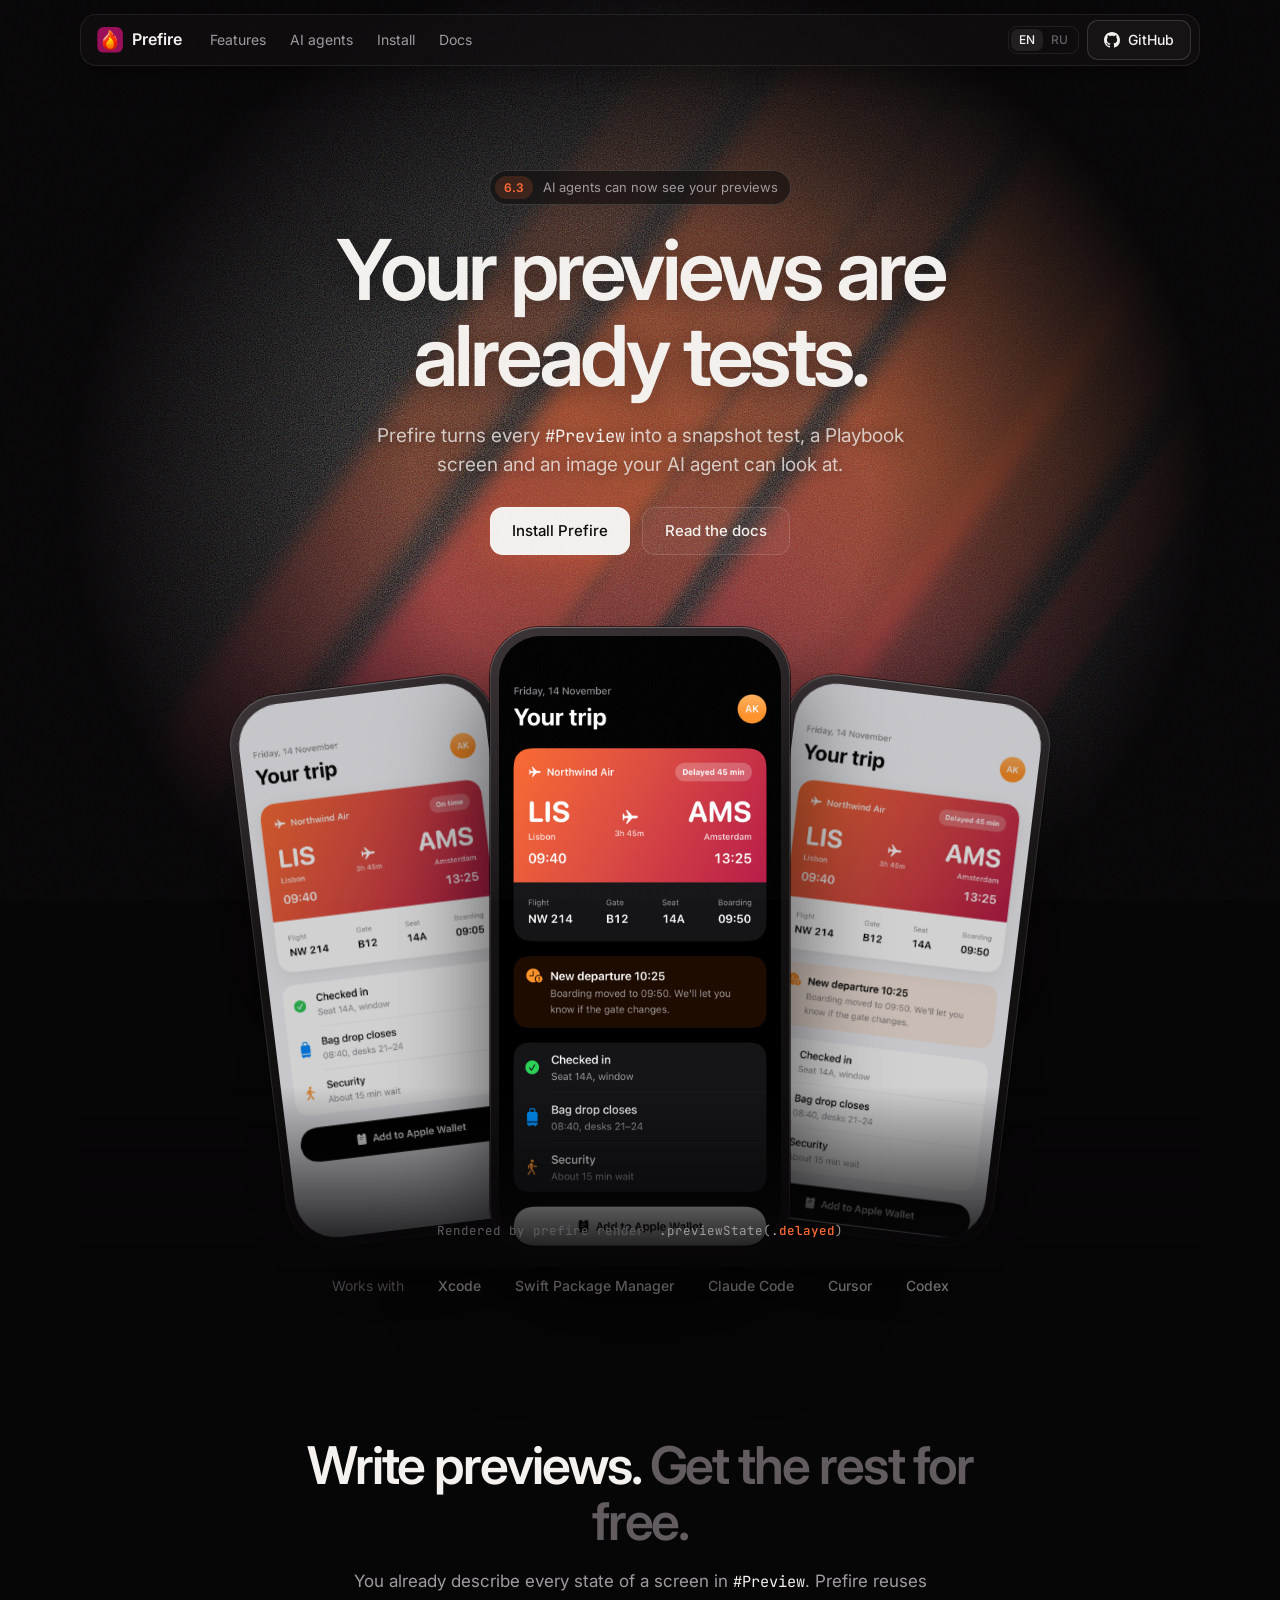
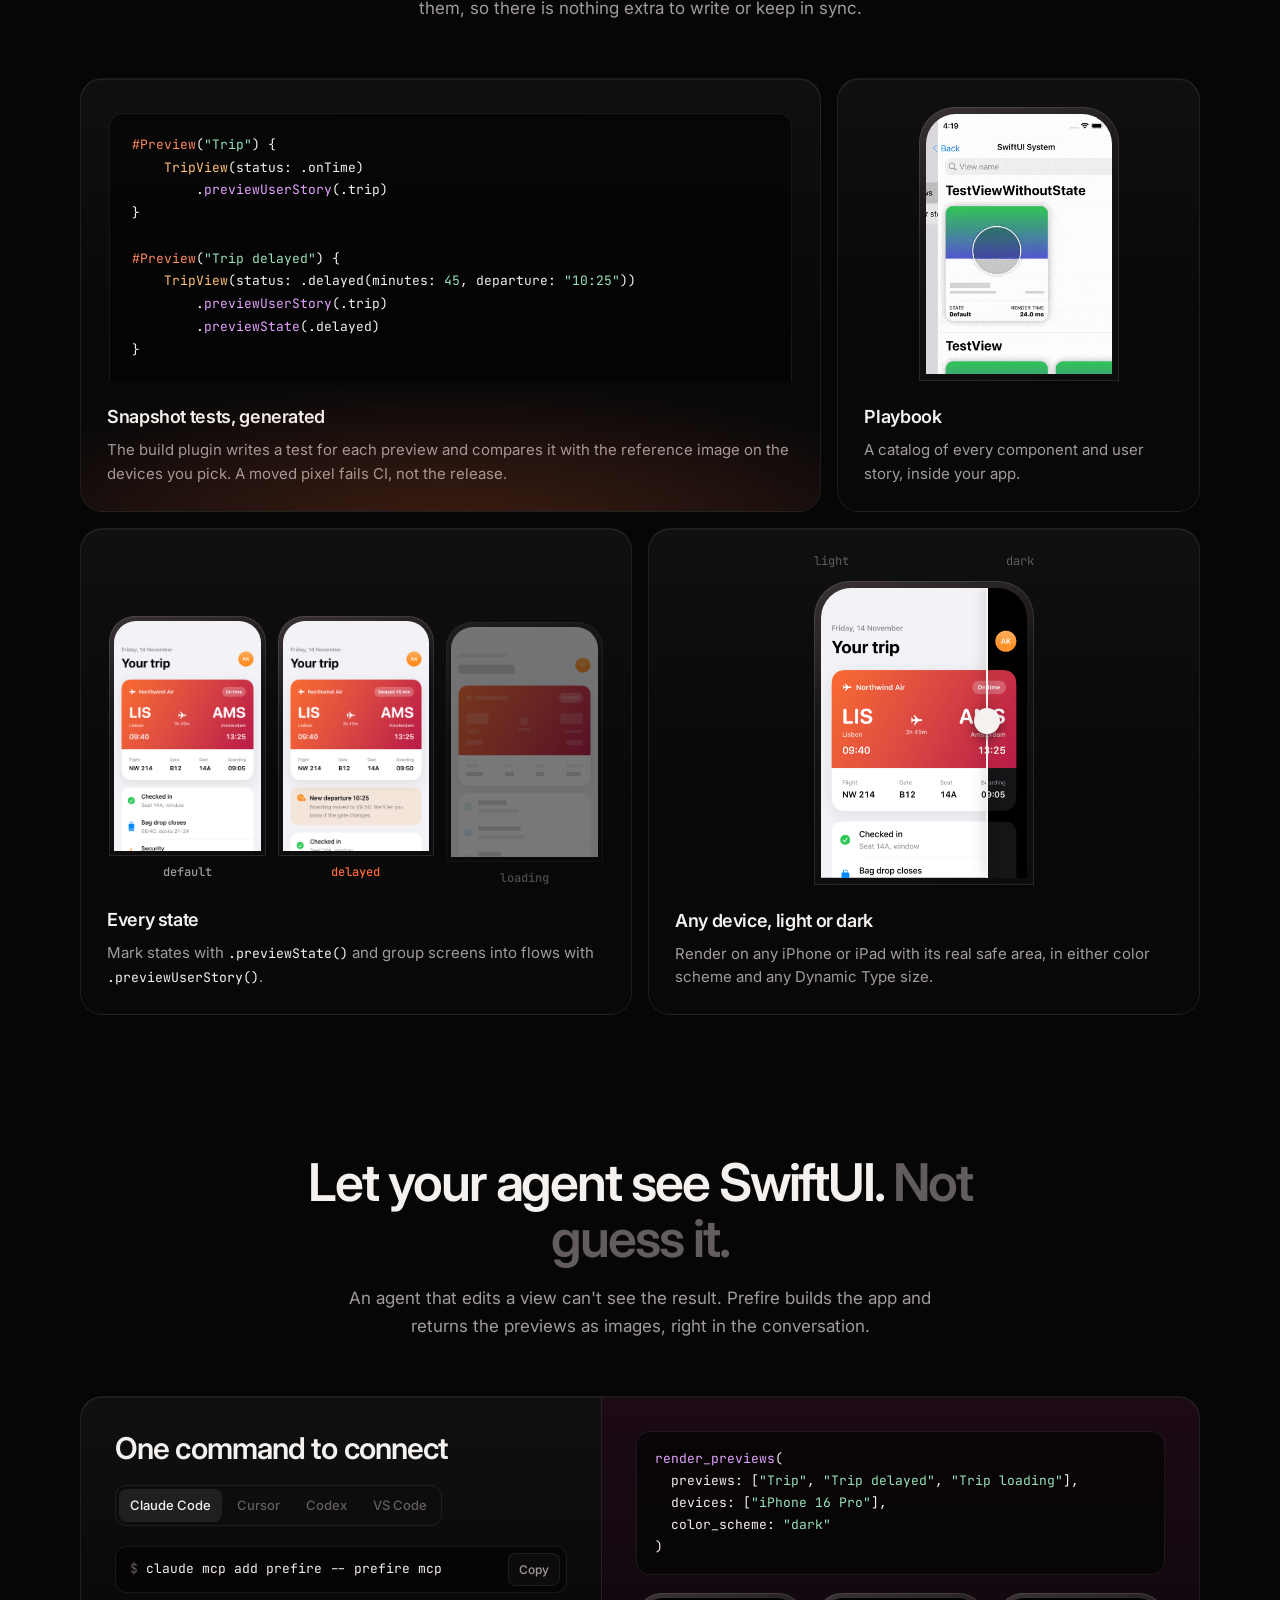
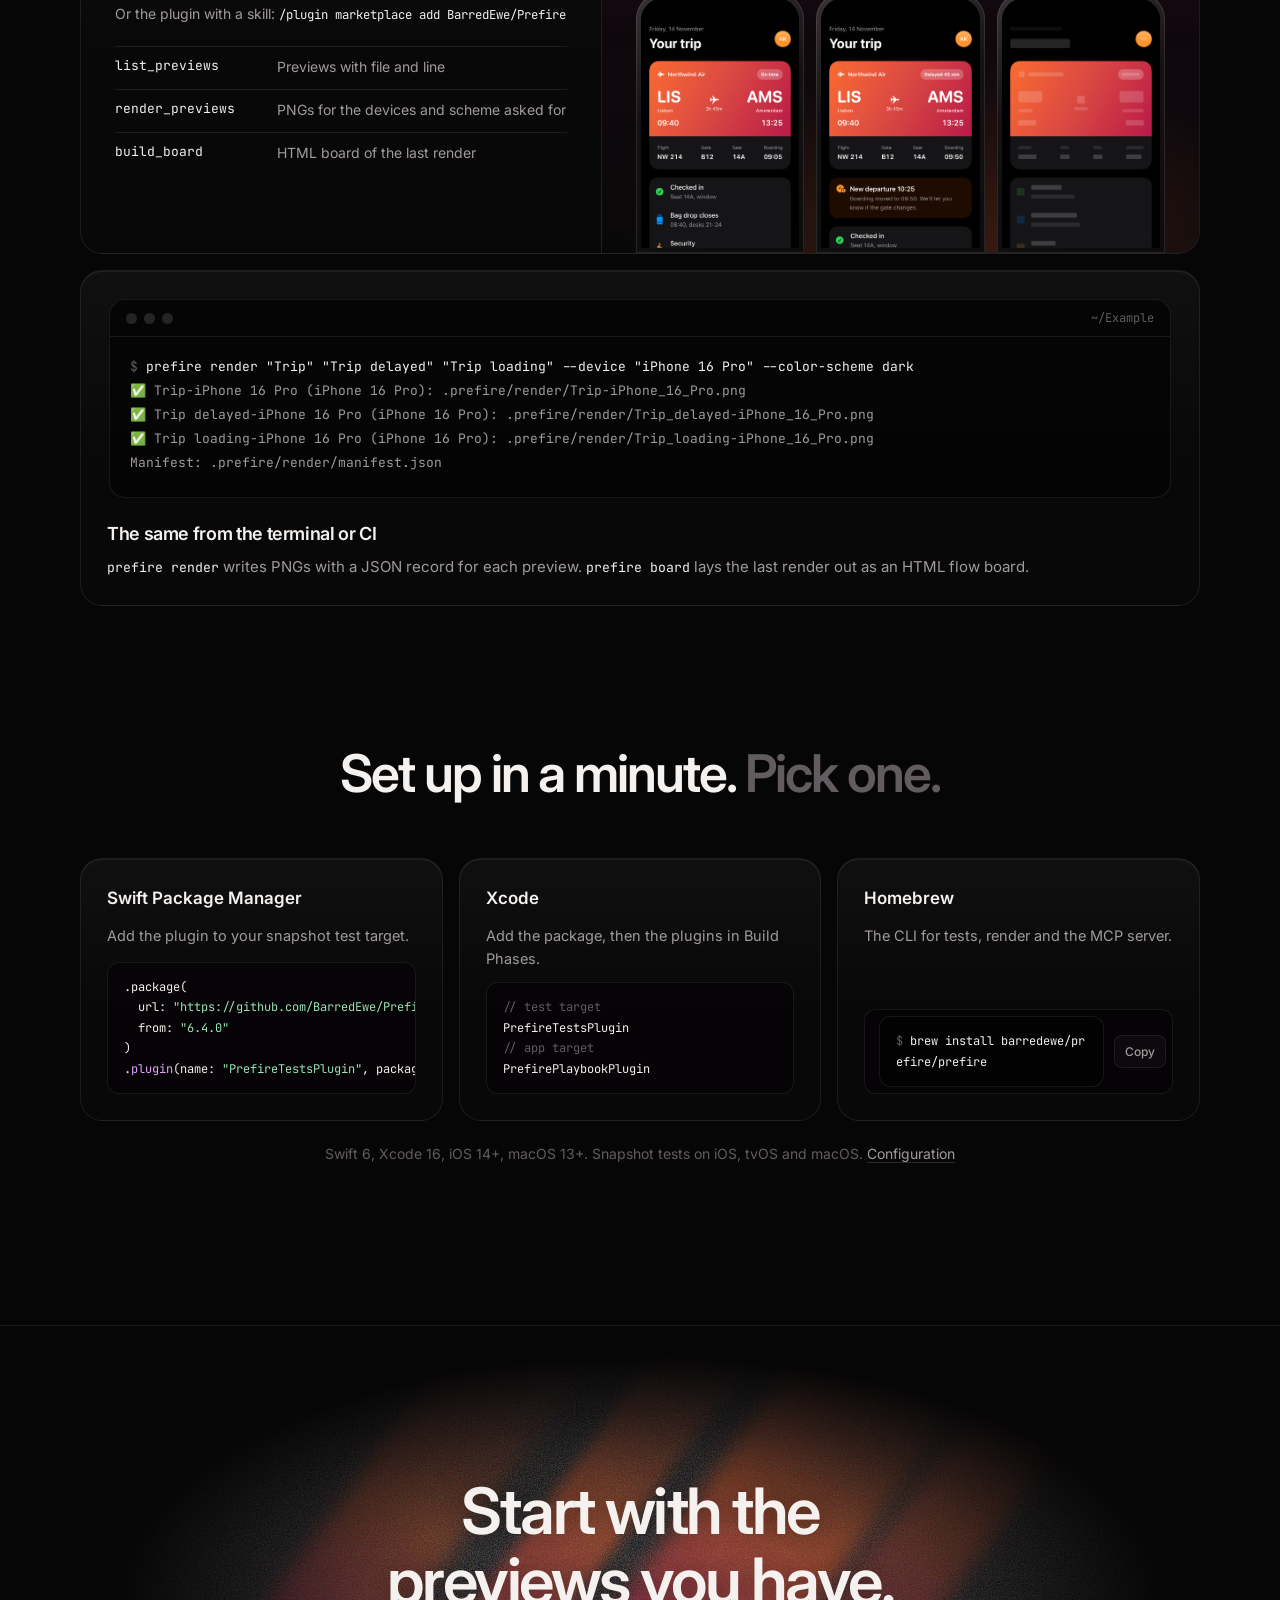
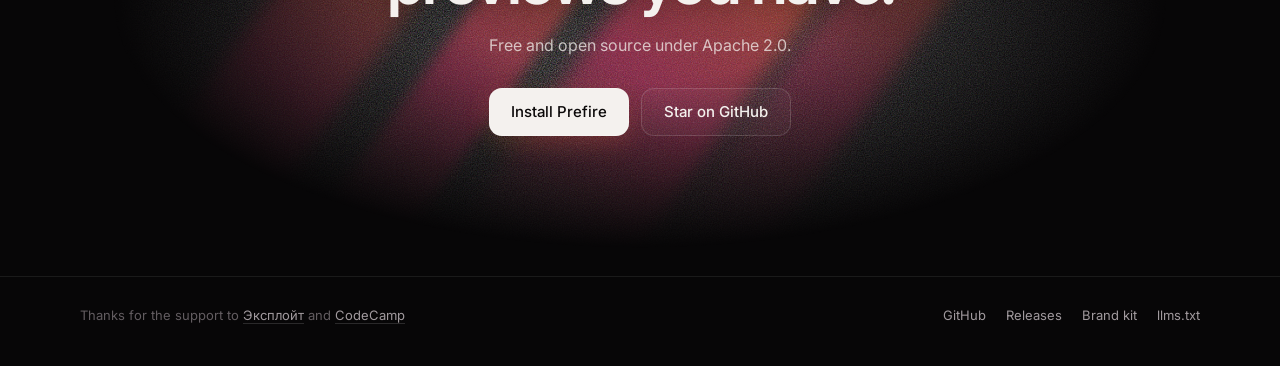
==== commit 1e3c0d27: "Animate the site and the brand kit The hero phone cycles through the Trip preview states with the ma" ====
--- a/index.html
+++ b/index.html
@@ -237,6 +237,43 @@
       .hero-actions .btn { flex:1 1 auto; }
       .closing { margin-top:110px; padding:110px 0 100px; }
     }
+
+    /* motion */
+    .cycle { position:relative; }
+    .cycle img { transition:opacity .7s ease; }
+    .cycle img:not(:first-child) { position:absolute; inset:0; }
+    .cycle img:not(.is-active) { opacity:0; }
+    .state-code { margin-left:6px; color:var(--text-2); }
+    .state-code b { color:var(--ember); font-weight:500; }
+    .states figure { transition:opacity .5s ease,transform .5s ease; }
+    .states figcaption b { transition:color .4s ease; }
+    .states[data-active] figure { opacity:.45; }
+    .states figure.is-active { opacity:1; transform:translateY(-6px); }
+    .states figure.is-active figcaption b { color:var(--ember); }
+    @media (prefers-reduced-motion:no-preference) {
+      .rays span { animation:ray-drift var(--d,17s) ease-in-out infinite alternate; }
+      .rays span:nth-child(2n) { --d:21s; animation-direction:alternate-reverse; }
+      .rays span:nth-child(3n) { --d:13s; }
+      @keyframes ray-drift { from { transform:rotate(36deg) translateX(-28px); } to { transform:rotate(36deg) translateX(28px); } }
+      .stage::before { animation:glow 7s ease-in-out infinite alternate; }
+      @keyframes glow { from { opacity:.75; } to { opacity:1; } }
+      .hero-copy>* { animation:rise .9s cubic-bezier(.2,.7,.2,1) both; }
+      .hero-copy>:nth-child(2) { animation-delay:.08s; } .hero-copy>:nth-child(3) { animation-delay:.16s; } .hero-copy>:nth-child(4) { animation-delay:.24s; }
+      @keyframes rise { from { opacity:0; transform:translateY(18px); } }
+      .phone-center { animation:phone-in 1.2s .3s cubic-bezier(.2,.7,.2,1) both; }
+      .phone-left,.phone-right { animation:phone-side 1.2s .5s cubic-bezier(.2,.7,.2,1) both; }
+      @keyframes phone-in { from { opacity:0; transform:translateX(-50%) translateY(70px); } }
+      @keyframes phone-side { from { opacity:0; } }
+      html.js .reveal { opacity:0; transform:translateY(28px); transition:opacity .8s cubic-bezier(.2,.7,.2,1),transform .8s cubic-bezier(.2,.7,.2,1); transition-delay:var(--delay,0s); }
+      html.js .reveal.in { opacity:1; transform:none; }
+      html.js [data-stagger] .mini-phone { opacity:0; transform:translateY(40px); transition:opacity .7s ease,transform .8s cubic-bezier(.2,.7,.2,1); }
+      html.js [data-stagger].in .mini-phone { opacity:1; transform:none; }
+      html.js [data-stagger].in .mini-phone:nth-child(2) { transition-delay:.15s; } html.js [data-stagger].in .mini-phone:nth-child(3) { transition-delay:.3s; }
+      html.js [data-type] .tl { opacity:0; }
+      html.js [data-type].in .tl { animation:line-in .35s ease both; animation-delay:calc(var(--n) * .45s + .2s); }
+      @keyframes line-in { from { opacity:0; transform:translateX(-6px); } to { opacity:1; transform:none; } }
+      .btn-light:hover { transform:translateY(-1px); }
+    }
     @media (prefers-reduced-motion:reduce) { html { scroll-behavior:auto; } .btn { transition:none; } }
   </style>
 </head>
@@ -283,20 +320,20 @@
       </div>
       <figure class="container stage">
         <div class="phone phone-left"><img src="assets/trip-light.png" width="720" height="1558" alt="Trip screen, light mode, rendered by Prefire"></div>
-        <div class="phone phone-center"><img src="assets/trip-dark.png" width="720" height="1558" alt="Trip screen, dark mode, rendered by Prefire"></div>
-        <div class="phone phone-right"><img src="assets/trip-dark-delayed.png" width="720" height="1558" alt="Trip screen in the delayed state, rendered by Prefire"></div>
-        <figcaption data-i18n="stage_caption">Three previews of one screen, rendered by prefire render</figcaption>
+        <div class="phone phone-center"><div class="cycle" data-cycle><img class="is-active" src="assets/trip-dark.png" width="720" height="1558" alt="Trip screen, dark mode, rendered by Prefire" data-state="default"><img src="assets/trip-dark-delayed.png" width="720" height="1558" alt="" aria-hidden="true" data-state="delayed"><img src="assets/trip-dark-loading.png" width="720" height="1558" alt="" aria-hidden="true" data-state="loading"></div></div>
+        <div class="phone phone-right"><img src="assets/trip-light-delayed.png" width="720" height="1558" alt="Trip screen in the delayed state, light mode, rendered by Prefire"></div>
+        <figcaption><span data-i18n="stage_caption">Rendered by prefire render</span> <code class="state-code">.previewState(.<b data-state-name>default</b>)</code></figcaption>
       </figure>
       <div class="container works-with"><span data-i18n="works_with">Works with</span><b>Xcode</b><b>Swift Package Manager</b><b>Claude Code</b><b>Cursor</b><b>Codex</b></div>
     </section>
 
     <section class="section container" id="features">
-      <div class="section-title">
+      <div class="section-title reveal">
         <h2 data-i18n-html="features_title">Write previews. <span class="dim">Get the rest for free.</span></h2>
         <p data-i18n-html="features_body">You already describe every state of a screen in <code>#Preview</code>. Prefire reuses them, so there is nothing extra to write or keep in sync.</p>
       </div>
       <div class="bento">
-        <article class="card span-4 glow-ember">
+        <article class="reveal card span-4 glow-ember">
           <div class="card-visual">
 <pre class="code"><span class="kw">#Preview</span>(<span class="st">"Trip"</span>) {
     <span class="ty">TripView</span>(status: .onTime)
@@ -311,13 +348,13 @@
           </div>
           <div class="card-copy"><h3 data-i18n="f_tests_title">Snapshot tests, generated</h3><p data-i18n="f_tests_body">The build plugin writes a test for each preview and compares it with the reference image on the devices you pick. A moved pixel fails CI, not the release.</p></div>
         </article>
-        <article class="card span-2">
+        <article class="reveal card span-2">
           <div class="card-visual"><div class="mini-phone"><div class="crop"><img src="assets/prefire-playbook.gif" width="320" height="693" alt="Playbook catalog of components and user stories" loading="lazy"></div></div></div>
           <div class="card-copy"><h3>Playbook</h3><p data-i18n="f_playbook_body">A catalog of every component and user story, inside your app.</p></div>
         </article>
-        <article class="card span-3">
+        <article class="reveal card span-3">
           <div class="card-visual">
-            <div class="states">
+            <div class="states" data-states>
               <figure><div class="mini-phone"><div class="crop" style="max-height:230px"><img src="assets/trip-light.png" width="720" height="1558" alt="Trip, on time" loading="lazy"></div></div><figcaption><b>default</b></figcaption></figure>
               <figure><div class="mini-phone"><div class="crop" style="max-height:230px"><img src="assets/trip-light-delayed.png" width="720" height="1558" alt="Trip, delayed" loading="lazy"></div></div><figcaption><b>delayed</b></figcaption></figure>
               <figure><div class="mini-phone"><div class="crop" style="max-height:230px"><img src="assets/trip-light-loading.png" width="720" height="1558" alt="Trip, loading" loading="lazy"></div></div><figcaption><b>loading</b></figcaption></figure>
@@ -325,7 +362,7 @@
           </div>
           <div class="card-copy"><h3 data-i18n="f_states_title">Every state</h3><p data-i18n-html="f_states_body">Mark states with <code>.previewState()</code> and group screens into flows with <code>.previewUserStory()</code>.</p></div>
         </article>
-        <article class="card span-3">
+        <article class="reveal card span-3">
           <div class="card-visual" style="padding-top:52px">
             <div class="compare" data-compare>
               <div class="compare-labels"><span data-i18n="light">light</span><span data-i18n="dark">dark</span></div>
@@ -343,11 +380,11 @@
     </section>
 
     <section class="section container" id="ai">
-      <div class="section-title">
+      <div class="section-title reveal">
         <h2 data-i18n-html="ai_title">Let your agent see SwiftUI. <span class="dim">Not guess it.</span></h2>
         <p data-i18n="ai_body">An agent that edits a view can't see the result. Prefire builds the app and returns the previews as images, right in the conversation.</p>
       </div>
-      <article class="card agent">
+      <article class="reveal card agent">
         <div class="agent-copy">
           <h3 data-i18n="ai_card_title">One command to connect</h3>
           <div class="tabs" role="tablist" aria-label="Agent">
@@ -382,7 +419,7 @@
   devices: [<span class="st">"iPhone 16 Pro"</span>],
   color_scheme: <span class="st">"dark"</span>
 )</pre>
-          <div class="returned">
+          <div class="returned" data-stagger>
             <div class="mini-phone"><div class="crop" style="max-height:250px"><img src="assets/trip-dark.png" width="720" height="1558" alt="Trip, dark" loading="lazy"></div></div>
             <div class="mini-phone"><div class="crop" style="max-height:250px"><img src="assets/trip-dark-delayed.png" width="720" height="1558" alt="Trip delayed, dark" loading="lazy"></div></div>
             <div class="mini-phone"><div class="crop" style="max-height:250px"><img src="assets/trip-dark-loading.png" width="720" height="1558" alt="Trip loading, dark" loading="lazy"></div></div>
@@ -390,15 +427,15 @@
         </div>
       </article>
       <div class="bento" style="margin-top:16px">
-        <article class="card span-6">
+        <article class="reveal card span-6">
           <div class="card-visual" style="min-height:0;padding-bottom:0">
-            <div class="terminal">
+            <div class="terminal" data-type>
               <div class="terminal-bar"><i></i><i></i><i></i><span>~/Example</span></div>
 <pre><span class="p">$</span> <span class="c">prefire render "Trip" "Trip delayed" "Trip loading" --device "iPhone 16 Pro" --color-scheme dark</span>
-<span class="ok">✅</span> Trip-iPhone 16 Pro (iPhone 16 Pro): .prefire/render/Trip-iPhone_16_Pro.png
-<span class="ok">✅</span> Trip delayed-iPhone 16 Pro (iPhone 16 Pro): .prefire/render/Trip_delayed-iPhone_16_Pro.png
-<span class="ok">✅</span> Trip loading-iPhone 16 Pro (iPhone 16 Pro): .prefire/render/Trip_loading-iPhone_16_Pro.png
-Manifest: .prefire/render/manifest.json</pre>
+<span class="tl" style="--n:1"><span class="ok">✅</span> Trip-iPhone 16 Pro (iPhone 16 Pro): .prefire/render/Trip-iPhone_16_Pro.png</span>
+<span class="tl" style="--n:2"><span class="ok">✅</span> Trip delayed-iPhone 16 Pro (iPhone 16 Pro): .prefire/render/Trip_delayed-iPhone_16_Pro.png</span>
+<span class="tl" style="--n:3"><span class="ok">✅</span> Trip loading-iPhone 16 Pro (iPhone 16 Pro): .prefire/render/Trip_loading-iPhone_16_Pro.png</span>
+<span class="tl" style="--n:4">Manifest: .prefire/render/manifest.json</span></pre>
             </div>
           </div>
           <div class="card-copy"><h3 data-i18n="f_cli_title">The same from the terminal or CI</h3><p data-i18n-html="f_cli_body"><code>prefire render</code> writes PNGs with a JSON record for each preview. <code>prefire board</code> lays the last render out as an HTML flow board.</p></div>
@@ -407,11 +444,11 @@
     </section>
 
     <section class="section container" id="install">
-      <div class="section-title">
+      <div class="section-title reveal">
         <h2 data-i18n-html="install_title">Set up in a minute. <span class="dim">Pick one.</span></h2>
       </div>
       <div class="install">
-        <div class="card">
+        <div class="reveal card">
           <h3>Swift Package Manager</h3>
           <p data-i18n="inst_spm">Add the plugin to your snapshot test target.</p>
 <pre>.package(
@@ -420,7 +457,7 @@
 )
 .<span class="fn">plugin</span>(name: <span class="st">"PrefireTestsPlugin"</span>, package: <span class="st">"Prefire"</span>)</pre>
         </div>
-        <div class="card">
+        <div class="reveal card">
           <h3>Xcode</h3>
           <p data-i18n="inst_xcode">Add the package, then the plugins in Build Phases.</p>
 <pre><span class="cm">// test target</span>
@@ -428,7 +465,7 @@
 <span class="cm">// app target</span>
 PrefirePlaybookPlugin</pre>
         </div>
-        <div class="card">
+        <div class="reveal card">
           <h3>Homebrew</h3>
           <p data-i18n="inst_brew">The CLI for tests, render and the MCP server.</p>
           <div class="cmd" style="margin-top:auto"><pre>brew install barredewe/prefire/prefire</pre><button class="copy" type="button" data-copy="brew install barredewe/prefire/prefire" data-i18n="copy">Copy</button></div>
@@ -477,7 +514,7 @@
         hero_title:"Your previews are already tests.",
         hero_body:"Prefire turns every <code>#Preview</code> into a snapshot test, a Playbook screen and an image your AI agent can look at.",
         hero_primary:"Install Prefire",hero_secondary:"Read the docs",
-        stage_caption:"Three previews of one screen, rendered by prefire render",
+        stage_caption:"Rendered by prefire render",
         works_with:"Works with",
         features_title:"Write previews. <span class=\"dim\">Get the rest for free.</span>",
         features_body:"You already describe every state of a screen in <code>#Preview</code>. Prefire reuses them, so there is nothing extra to write or keep in sync.",
@@ -513,7 +550,7 @@
         hero_title:"Ваши previews уже тесты.",
         hero_body:"Prefire превращает каждый <code>#Preview</code> в snapshot-тест, экран в Playbook и картинку, которую видит ваш AI-агент.",
         hero_primary:"Установить Prefire",hero_secondary:"Документация",
-        stage_caption:"Три preview одного экрана, отрендерено prefire render",
+        stage_caption:"Отрендерено prefire render",
         works_with:"Работает с",
         features_title:"Пишите previews. <span class=\"dim\">Остальное бесплатно.</span>",
         features_body:"Все состояния экрана вы уже описываете в <code>#Preview</code>. Prefire берёт их оттуда: писать и синхронизировать ничего не нужно.",
@@ -551,6 +588,16 @@
 
     document.querySelectorAll('[role="tablist"]').forEach(list=>{const tabs=[...list.querySelectorAll('[role="tab"]')];const activate=tab=>tabs.forEach(t=>{const a=t===tab;t.setAttribute("aria-selected",String(a));t.tabIndex=a?0:-1;document.getElementById(t.getAttribute("aria-controls")).hidden=!a});tabs.forEach((tab,i)=>{tab.addEventListener("click",()=>activate(tab));tab.addEventListener("keydown",e=>{if(!["ArrowLeft","ArrowRight"].includes(e.key))return;e.preventDefault();const n=tabs[(i+(e.key==="ArrowRight"?1:tabs.length-1))%tabs.length];activate(n);n.focus()})})});
 
+
+    document.documentElement.classList.add("js");
+    const motionOK=!matchMedia("(prefers-reduced-motion: reduce)").matches;
+    const io=new IntersectionObserver(entries=>entries.forEach(e=>{if(e.isIntersecting){e.target.classList.add("in");io.unobserve(e.target)}}),{threshold:.15,rootMargin:"0px 0px -40px 0px"});
+    document.querySelectorAll(".bento").forEach(b=>[...b.querySelectorAll(".reveal")].forEach((el,i)=>el.style.setProperty("--delay",(i%3)*0.08+"s")));
+    document.querySelectorAll(".reveal,[data-stagger],[data-type]").forEach(el=>io.observe(el));
+    const stateName=document.querySelector("[data-state-name]");
+    document.querySelectorAll("[data-cycle]").forEach(c=>{const imgs=[...c.children];let i=0;if(!motionOK)return;setInterval(()=>{if(document.hidden)return;imgs[i].classList.remove("is-active");i=(i+1)%imgs.length;imgs[i].classList.add("is-active");if(stateName)stateName.textContent=imgs[i].dataset.state},2800)});
+    document.querySelectorAll("[data-states]").forEach(st=>{const figs=[...st.children];let i=0;if(!motionOK)return;st.dataset.active="";figs[0].classList.add("is-active");setInterval(()=>{if(document.hidden)return;figs[i].classList.remove("is-active");i=(i+1)%figs.length;figs[i].classList.add("is-active")},2200)});
+    document.querySelectorAll("[data-compare]").forEach(c=>{if(!motionOK)return;const input=c.querySelector("input");let auto=true,start=null;const stop=()=>auto=false;input.addEventListener("pointerdown",stop);input.addEventListener("keydown",stop);input.addEventListener("input",e=>{if(e.isTrusted)stop()});const tick=t=>{if(!auto)return;if(start===null)start=t;const v=50+38*Math.sin((t-start)/1400);input.value=v;c.style.setProperty("--pos",v+"%");requestAnimationFrame(tick)};const vis=new IntersectionObserver(es=>{if(es[0].isIntersecting){requestAnimationFrame(tick);vis.disconnect()}});vis.observe(c)});
     document.querySelectorAll("[data-compare]").forEach(c=>{const input=c.querySelector("input");const set=()=>c.style.setProperty("--pos",input.value+"%");input.addEventListener("input",set);set()});
 
     document.querySelectorAll("[data-copy]").forEach(b=>b.addEventListener("click",async()=>{try{await navigator.clipboard.writeText(b.dataset.copy);b.textContent=translations[currentLocale].copied;b.classList.add("is-copied");setTimeout(()=>{b.textContent=translations[currentLocale].copy;b.classList.remove("is-copied")},1600)}catch{}}));
